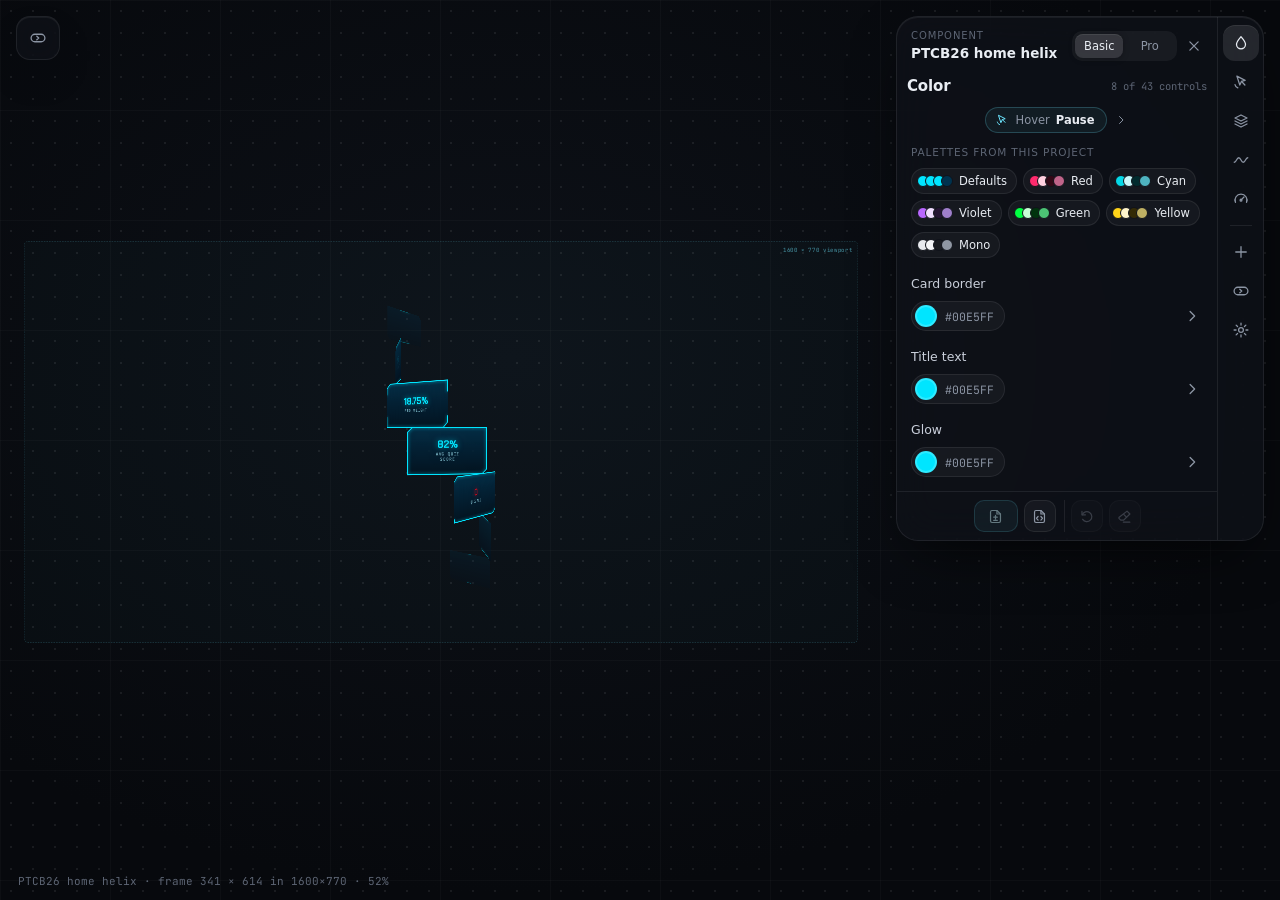
==== index.html @ c9bd1863 "feat(dock): DJ-access profile pass badge as the closed dock button Replaces the round dock trigger w" ====
<!doctype html>
<html lang="en">
<head>
  <meta charset="utf-8">
  <title>Component Lab</title>
  <meta name="viewport" content="width=device-width, initial-scale=1">
  <link rel="icon" href="data:,">
  <link rel="stylesheet" href="lab/fonts/fonts.css">
  <link rel="stylesheet" href="lab/lab.css">
  <link rel="stylesheet" href="lab/pass.css">
</head>
<body>
  <!-- Goo filter for the radial palette picker. Only plain blobs go through it. -->
  <svg class="lab-defs" aria-hidden="true" width="0" height="0">
    <defs>
      <filter id="labGoo" x="-50%" y="-50%" width="200%" height="200%">
        <feGaussianBlur in="SourceGraphic" result="blur" stdDeviation="6" />
        <feColorMatrix in="blur" result="goo" type="matrix" values="1 0 0 0 0  0 1 0 0 0  0 0 1 0 0  0 0 0 24 -16" />
        <feComposite in="SourceGraphic" in2="goo" operator="atop" />
      </filter>
    </defs>
  </svg>

  <!-- Test stage: fills the whole window. The component re-centres in the space the card leaves. -->
  <main class="stage" id="stage">
    <div class="stage-fit" id="stageFit">
      <div class="stage-scaler" id="stageScaler">
        <div class="vp-box" id="vpBox"><span class="vp-tag" id="vpTag"></span></div>
        <div class="lab-frame" id="labFrame"></div>
      </div>
    </div>
    <!-- Floating nested toolbar: a layer over the sandbox (never part of its layout). Closed = one
         icon; the groups below slide open one at a time (lab.js TOOLBAR_GROUPS is the config). -->
    <div class="tb glass" id="stageBar" role="toolbar" aria-label="Stage toolbar" data-out="true">
      <button class="tb-icon" id="tbToggle" type="button" aria-expanded="false" aria-controls="tbGroups" aria-label="Stage toolbar"></button>
      <div class="tb-groups" id="tbGroups">
        <div class="tb-group" data-group="component">
          <div class="tb-inner">
            <button class="tb-pick" id="tbPick" type="button" aria-haspopup="listbox" aria-expanded="false" aria-label="Component"><span class="tb-pick-name" id="tbPickName"></span></button>
            <select id="labPicker" class="lab-select" aria-hidden="true" tabindex="-1" hidden></select>
          </div>
        </div>
        <div class="tb-group" data-group="playback">
          <div class="tb-inner">
            <div class="time" id="labTime">
              <button class="icon-btn" id="labPlay" type="button" aria-label="Pause"></button>
              <input class="range range-sm" id="labScrub" type="range" min="0" max="1" step="0.001" aria-label="Loop position">
            </div>
          </div>
        </div>
        <div class="tb-group" data-group="viewport">
          <div class="tb-inner"><div class="seg" id="viewSeg" role="radiogroup" aria-label="Viewport frame"></div></div>
        </div>
      </div>
    </div>
    <div class="tb-menu glass" id="tbMenu" role="listbox" aria-label="Components" hidden></div>
    <div class="stage-note" id="stageNote"></div>
  </main>

  <!-- Dock: one shell. Closed = round trigger; open = the control card with its icon rail. -->
  <div class="dock" id="dock" data-state="closed">
    <button class="dock-trigger" id="dockTrigger" type="button" aria-label="Open controls" aria-expanded="false" aria-controls="card"></button>
    <section class="card" id="card" aria-label="Controls">
      <div class="card-main">
        <header class="card-head" id="cardHead">
          <div class="head-row">
            <div class="head-name"><span class="head-kicker">Component</span><button class="cmp-pick" id="cmpName" type="button" aria-haspopup="listbox" aria-expanded="false" title="Switch component"></button></div>
            <div class="seg seg-mode" id="modeSeg" role="radiogroup" aria-label="Control set"></div>
            <button class="icon-btn more-dots is-hidden" id="moreBtn" type="button" aria-label="Section options" aria-haspopup="menu" aria-expanded="false" aria-controls="accPop" title="Sections: collapse + motion"></button>
            <button class="icon-btn close-btn" id="dockClose" type="button" aria-label="Close controls (Esc)"></button>
          </div>
          <div class="acc-pop glass" id="accPop" role="menu" aria-label="Section options" hidden></div>
          <div class="crumb-row">
            <button class="icon-btn back-btn" id="backBtn" type="button" aria-label="Back"></button>
            <h2 class="page-title" id="pageTitle"></h2>
            <span class="page-meta" id="pageMeta"></span>
          </div>
          <div class="quick-row" id="quickRow" hidden></div>
        </header>
        <div class="pages" id="pages"></div>
        <footer class="card-foot" id="cardFoot">
          <div class="foot-inner" id="footInner">
            <div class="foot-body">
              <div class="foot-row" role="toolbar" aria-label="Export">
                <button class="foot-btn foot-btn-primary" id="copyBtn" type="button" title="Copy changes (default): old → new snippet for an agent already on this file" aria-label="Copy changes"></button>
                <button class="foot-btn" id="fullBtn" type="button" title="Copy full working file: whole component with your values, for a new chat" aria-label="Copy full working file"></button>
                <span class="foot-edit">
                  <button class="foot-btn" id="undoBtn" type="button" title="Nothing to undo" aria-label="Undo" disabled></button>
                  <button class="foot-btn" id="resetBtn" type="button" title="Nothing to reset" aria-label="Reset all to defaults" disabled></button>
                </span>
              </div>
              <span class="sr-only" id="footLive" role="status" aria-live="polite"></span>
            </div>
          </div>
        </footer>
      </div>
      <nav class="rail" id="rail" aria-label="Control pages">
        <div class="rail-tabs" id="railTabs"></div>
        <div class="rail-sep"></div>
        <div class="rail-tools" id="railTools"></div>
      </nav>
    </section>
  </div>

  <div class="toast" id="toast" role="status" aria-live="polite"></div>

  <script src="components/registry.js"></script>
  <script src="lab/motion.js"></script>
  <script src="lab/scan.js"></script>
  <script src="lab/avatar.js"></script>
  <script src="lab/controls.js"></script>
  <script src="lab/export.js"></script>
  <script src="lab/lab.js"></script>
</body>
</html>
---- lab/fonts/fonts.css ----
/* Local copies (latin subset, SIL OFL) so the lab works offline. */
@font-face { font-family: 'Chakra Petch'; font-style: normal; font-weight: 700; font-display: block; src: url(chakra-petch-700.woff2) format('woff2'); }
@font-face { font-family: 'JetBrains Mono'; font-style: normal; font-weight: 400; font-display: block; src: url(jetbrains-mono-400.woff2) format('woff2'); }
---- lab/lab.css ----
/* Component Lab v2 chrome. Plain CSS; motion curves come from lab/motion.js as --spring/--settle/--ease-out. */
:root {
  --lab-bg: #07090d;
  --lab-fg: #e9edf3;
  --lab-muted: #8c95a4;
  --lab-dim: #5d6574;
  --lab-line: rgba(255, 255, 255, 0.08);
  --lab-accent: #6ee7ff;
  --lab-danger: #ff6b6b;
  --glass: rgba(15, 18, 25, 0.74);
  --spring: cubic-bezier(0.34, 1.4, 0.64, 1);
  --settle: cubic-bezier(0.22, 1, 0.36, 1);
  --ease-out: cubic-bezier(0.23, 1, 0.32, 1);
  --ui: system-ui, -apple-system, 'Segoe UI', Inter, Roboto, sans-serif;
  --mono: 'JetBrains Mono', ui-monospace, SFMono-Regular, Menlo, monospace;
  color-scheme: dark;
}

* {
  box-sizing: border-box;
}

html,
body {
  margin: 0;
  height: 100%;
  overflow: hidden;
  background: var(--lab-bg);
  color: var(--lab-fg);
  font: 13px/1.4 var(--ui);
  -webkit-font-smoothing: antialiased;
}

.lab-defs {
  position: absolute;
  width: 0;
  height: 0;
  overflow: hidden;
}

/* ---------- stage ---------- */
.stage {
  position: fixed;
  inset: 0;
  overflow: hidden;
  background:
    radial-gradient(circle at center, rgba(255, 255, 255, 0.075) 1px, transparent 1.3px) 0 0 / 22px 22px,
    linear-gradient(rgba(255, 255, 255, 0.025) 1px, transparent 1px) 0 0 / 110px 110px,
    linear-gradient(90deg, rgba(255, 255, 255, 0.025) 1px, transparent 1px) 0 0 / 110px 110px,
    radial-gradient(ellipse at 40% 40%, #0d1118 0%, var(--lab-bg) 70%);
}

.stage-fit {
  position: absolute;
  transition: left 0.5s var(--settle), top 0.5s var(--settle), width 0.5s var(--settle), height 0.5s var(--settle);
}

.stage-scaler {
  position: absolute;
  left: 50%;
  top: 50%;
  transform-origin: center;
  transition: transform 0.5s var(--settle);
}

.lab-frame {
  position: absolute;
  left: 50%;
  top: 50%;
  transform: translate(-50%, -50%);
}

.vp-box {
  position: absolute;
  inset: 0;
  display: none;
  border: 1px dashed rgba(110, 231, 255, 0.28);
  border-radius: 8px;
  background: rgba(110, 231, 255, 0.018);
  pointer-events: none;
}

.vp-box.is-on {
  display: block;
}

.vp-tag {
  position: absolute;
  right: 10px;
  top: 8px;
  font: 11px var(--mono);
  color: rgba(110, 231, 255, 0.6);
}

/* Donut scope: lab UI chrome rules never bleed into the component sandbox (#labFrame). */
@scope (:root) to (#labFrame) {

  button,
  input,
  select {
    font: inherit;
    color: inherit;
  }

  button {
    cursor: pointer;
  }

  button:disabled {
    cursor: default;
  }

  :focus-visible {
    outline: 2px solid var(--lab-accent);
    outline-offset: 2px;
  }

  .ico {
    width: 18px;
    height: 18px;
    fill: none;
    stroke: currentColor;
    stroke-width: 1.7;
    stroke-linecap: round;
    stroke-linejoin: round;
    flex: none;
  }

  .glass {
    background: var(--glass);
    -webkit-backdrop-filter: blur(18px) saturate(1.4);
    backdrop-filter: blur(18px) saturate(1.4);
    border: 1px solid var(--lab-line);
    box-shadow: 0 18px 50px -18px rgba(0, 0, 0, 0.7), inset 0 1px 0 rgba(255, 255, 255, 0.05);
  }

  /* Floating nested toolbar. Fixed layer over the stage: it never takes part in the stage layout,
   so the sandbox box is identical whether it is closed, open, dragged over the stage, or showing its menu. */
  .tb {
    position: fixed;
    top: 16px;
    left: 16px;
    z-index: 12;
    display: flex;
    align-items: center;
    padding: 5px;
    border-radius: 14px;
    max-width: calc(100vw - 24px);
    cursor: grab;
    user-select: none;
    touch-action: none;
    transition: border-color 0.16s, box-shadow 0.18s;
  }

  .tb[data-out="false"] {
    display: none;
  }

  body:has(.dock:is([data-state="open"],[data-state="slim"])[data-anchor$="left"]:not([data-pos="bottom"])) .tb:not([data-custom-pos="true"]) {
    left: auto;
    right: 16px;
    flex-direction: row-reverse;
  }

  .tb[data-flip="true"] {
    flex-direction: row-reverse;
  }

  .tb.is-held {
    cursor: grabbing;
    border-color: rgba(110, 231, 255, 0.55);
    box-shadow: 0 22px 54px -14px rgba(0, 0, 0, 0.85), 0 0 18px rgba(110, 231, 255, 0.25), inset 0 1px 0 rgba(255, 255, 255, 0.14);
  }

  .tb-icon {
    width: 32px;
    height: 32px;
    border: 0;
    border-radius: 10px;
    padding: 0;
    display: grid;
    place-items: center;
    flex: none;
    background: transparent;
    color: var(--lab-muted);
    cursor: inherit;
    transition: background 0.15s, color 0.15s, transform 0.18s var(--spring);
    touch-action: none;
  }

  .tb-icon:hover,
  .tb.is-held .tb-icon {
    background: rgba(110, 231, 255, 0.1);
    color: var(--lab-fg);
  }

  .tb.is-held .tb-icon {
    color: var(--lab-accent, #6ee7ff);
    transform: scale(1.08);
  }

  .tb-icon[aria-expanded="true"] {
    color: var(--lab-accent, #6ee7ff);
  }

  .tb-icon .ico {
    transition: transform 0.4s var(--spring-soft);
  }

  .tb-icon[aria-expanded="true"] .ico {
    transform: rotate(180deg);
  }

  .tb-groups {
    display: flex;
    align-items: center;
  }

  /* each group animates its own column from 0 to its natural width (one at a time, staggered in JS) */
  .tb-group {
    display: grid;
    grid-template-columns: 0fr;
    opacity: 0;
    transition: grid-template-columns var(--tb-dur, 0.42s) var(--tb-ease, var(--spring-soft)), opacity 0.22s var(--ease-out);
    transition-delay: var(--tb-delay, 0s);
  }

  .tb-group.is-open {
    grid-template-columns: 1fr;
    opacity: 1;
  }

  .tb-group:has(.time.is-hidden) {
    display: none;
  }

  .tb-inner {
    min-width: 0;
    overflow: hidden;
    display: flex;
    align-items: center;
    justify-content: center;
  }

  .tb-inner>* {
    margin-left: 6px;
  }

  .tb[data-flip="true"] .tb-inner>*,
  body:has(.dock:is([data-state="open"],[data-state="slim"])[data-anchor$="left"]:not([data-pos="bottom"])) .tb:not([data-custom-pos="true"]) .tb-inner>* {
    margin-left: 0;
    margin-right: 6px;
  }

  .tb-group.is-open .tb-inner {
    overflow: visible;
  }

  .tb-group.is-moving .tb-inner {
    overflow: hidden;
  }

  .tb-group .seg,
  .tb-group .time {
    flex: none;
  }

  .tb-pick {
    width: auto;
    min-width: 104px;
    max-width: 280px;
    height: 30px;
    display: flex;
    align-items: center;
    justify-content: center;
    gap: 6px;
    padding: 0 26px 0 12px;
    border: 1px solid var(--lab-line);
    border-radius: 9px;
    font-size: 12.5px;
    color: var(--lab-fg);
    background: rgba(255, 255, 255, 0.06) url("data:image/svg+xml,%3Csvg xmlns='http://www.w3.org/2000/svg' viewBox='0 0 24 24' fill='none' stroke='%238c95a4' stroke-width='2' stroke-linecap='round'%3E%3Cpath d='M7 10l5 5 5-5'/%3E%3C/svg%3E") no-repeat right 7px center / 14px;
  }

  .tb-pick:hover {
    background-color: rgba(255, 255, 255, 0.09);
  }

  .tb-pick-name {
    min-width: 0;
    flex: 0 1 auto;
    overflow: hidden;
    text-overflow: ellipsis;
    white-space: nowrap;
    text-align: center;
  }

  /* the component menu is its own floating layer (on <body>), so its size changes nothing */
  .tb-menu {
    position: fixed;
    z-index: 40;
    min-width: 104px;
    max-width: 320px;
    width: max-content;
    max-height: min(60vh, 420px);
    overflow: auto;
    padding: 5px;
    border-radius: 12px;
    display: flex;
    flex-direction: column;
    gap: 2px;
    transform-origin: top left;
  }

  .tb-menu[hidden] {
    display: none;
  }

  .tb-opt {
    min-width: 0;
    overflow: hidden;
    text-overflow: ellipsis;
    display: block;
    align-items: center;
    justify-content: center;
    gap: 8px;
    text-align: center;
    padding: 7px 12px;
    border-radius: 8px;
    border: 0;
    background: transparent;
    color: var(--lab-muted);
    font-size: 12.5px;
    white-space: nowrap;
  }

  .tb-opt:hover,
  .tb-opt:focus-visible {
    background: rgba(255, 255, 255, 0.07);
    color: var(--lab-fg);
    outline: none;
  }

  .tb-opt[aria-selected="true"] {
    color: var(--lab-fg);
    background: rgba(110, 231, 255, 0.1);
  }

  .is-flicking {
    cursor: grabbing;
  }

  /* secondary groups size from the primary component group (--tb-unit = its width) */
  .tb .time .range-sm {
    width: clamp(72px, calc(var(--tb-unit, 140px) * 0.62), 150px);
  }

  .seg.seg-xs .seg-btn {
    padding: 4px 8px;
    font-size: 11.5px;
    min-width: 0;
  }

  .rail-btn.is-on {
    color: var(--lab-accent, #6ee7ff);
  }

  .stage-note {
    position: fixed;
    left: 18px;
    bottom: 12px;
    font: 11px var(--mono);
    color: var(--lab-dim);
    pointer-events: none;
    white-space: nowrap;
  }

  .time {
    display: flex;
    align-items: center;
    gap: 6px;
    padding-left: 4px;
    border-left: 1px solid var(--lab-line);
  }

  .tb[data-flip="true"] .time,
  body:has(.dock:is([data-state="open"],[data-state="slim"])[data-anchor$="left"]:not([data-pos="bottom"])) .tb:not([data-custom-pos="true"]) .time {
    padding-left: 0;
    padding-right: 4px;
    border-left: 0;
    border-right: 1px solid var(--lab-line);
  }

  .time.is-hidden {
    display: none;
  }

  .lab-select {
    appearance: none;
    -webkit-appearance: none;
    background: rgba(255, 255, 255, 0.06) url("data:image/svg+xml,%3Csvg xmlns='http://www.w3.org/2000/svg' viewBox='0 0 24 24' fill='none' stroke='%238c95a4' stroke-width='2' stroke-linecap='round'%3E%3Cpath d='M7 10l5 5 5-5'/%3E%3C/svg%3E") no-repeat right 7px center / 14px;
    border: 1px solid var(--lab-line);
    border-radius: 9px;
    padding: 5px 26px 5px 10px;
    font-size: 12.5px;
    min-width: 0;
  }

  .lab-select option {
    background: #11141b;
  }

  /* ---------- buttons ---------- */
  .icon-btn {
    width: 30px;
    height: 30px;
    border: 0;
    border-radius: 9px;
    background: transparent;
    color: var(--lab-muted);
    display: grid;
    place-items: center;
    padding: 0;
    flex: none;
    transition: background 0.15s, color 0.15s;
  }

  .icon-btn:hover {
    background: rgba(255, 255, 255, 0.07);
    color: var(--lab-fg);
  }

  .btn {
    display: inline-flex;
    align-items: center;
    justify-content: center;
    gap: 6px;
    padding: 7px 12px;
    border-radius: 10px;
    background: rgba(255, 255, 255, 0.06);
    border: 1px solid rgba(255, 255, 255, 0.1);
    font-size: 12.5px;
    font-weight: 500;
    transition: background 0.15s, opacity 0.2s, transform 0.15s var(--ease-out);
    white-space: nowrap;
  }

  .btn:hover:not(:disabled) {
    background: rgba(255, 255, 255, 0.1);
  }

  .btn:active:not(:disabled) {
    transform: scale(0.97);
  }

  .btn:disabled {
    opacity: 0.42;
  }

  .btn .ico {
    width: 15px;
    height: 15px;
  }

  .btn-primary {
    background: rgba(110, 231, 255, 0.13);
    border-color: rgba(110, 231, 255, 0.34);
    color: #cdf7ff;
  }

  .btn-primary:hover:not(:disabled) {
    background: rgba(110, 231, 255, 0.2);
  }

  .btn-row {
    display: flex;
    gap: 8px;
    flex-wrap: wrap;
  }

  .link-btn {
    border: 0;
    background: none;
    padding: 0;
    color: var(--lab-accent);
    font-size: 12px;
    align-self: flex-start;
  }

  .link-btn:hover {
    text-decoration: underline;
  }

  /* ---------- segmented + velocity pill ---------- */
  .seg {
    position: relative;
    display: inline-grid;
    grid-auto-flow: column;
    gap: 2px;
    padding: 3px;
    border-radius: 10px;
    background: rgba(255, 255, 255, 0.05);
    flex: none;
  }

  .seg-pill {
    position: absolute;
    left: 0;
    top: 0;
    border-radius: 8px;
    background: rgba(255, 255, 255, 0.13);
    box-shadow: 0 1px 6px rgba(0, 0, 0, 0.3), inset 0 1px 0 rgba(255, 255, 255, 0.08);
    pointer-events: none;
    transform-origin: center;
    opacity: 0;
    will-change: transform;
  }

  .seg-btn {
    position: relative;
    z-index: 1;
    border: 0;
    background: none;
    color: var(--lab-muted);
    font-size: 12px;
    padding: 4px 10px;
    border-radius: 8px;
    white-space: nowrap;
    transition: color 0.2s;
  }

  .seg-btn:hover:not(:disabled) {
    color: var(--lab-fg);
  }

  .seg-btn.is-on {
    color: var(--lab-fg);
  }

  .seg-btn:disabled {
    opacity: 0.38;
  }

  .ctl .seg {
    display: grid;
    width: 100%;
  }

  .seg-mode .seg-btn {
    padding: 4px 9px;
    font-size: 11.5px;
  }

  /* ---------- dock ---------- */
  .dock {
    position: fixed;
    z-index: 20;
    display: flex;
    width: var(--trig-w, 52px);
    height: var(--trig-h, 52px);
    border-radius: var(--trig-r, 26px);
    background: var(--glass);
    -webkit-backdrop-filter: blur(20px) saturate(1.4);
    backdrop-filter: blur(20px) saturate(1.4);
    border: 1px solid var(--lab-line);
    box-shadow: 0 22px 60px -20px rgba(0, 0, 0, 0.8), inset 0 1px 0 rgba(255, 255, 255, 0.06);
  }

  .dock[data-state="open"] {
    width: auto;
    height: auto;
    border-radius: 22px;
  }

  .dock[data-state="slim"] {
    width: auto;
    height: auto;
    border-radius: 20px;
    padding: 0;
  }

  .dock.is-morphing {
    overflow: hidden;
  }

  .dock[data-anchor^="top"] {
    top: 16px;
  }

  .dock[data-anchor^="bottom"] {
    bottom: 16px;
  }

  .dock[data-anchor^="middle"] {
    top: 50%;
    translate: 0 -50%;
  }

  .dock[data-anchor$="right"] {
    right: 16px;
    justify-content: flex-end;
  }

  .dock[data-anchor$="left"] {
    left: 16px;
    justify-content: flex-start;
  }

  .dock[data-anchor$="center"] {
    left: 50%;
    translate: -50% 0;
    justify-content: center;
  }

  .dock[data-anchor="middle-center"] {
    translate: -50% -50%;
  }

  .dock[data-anchor^="top"] {
    align-items: flex-start;
  }

  .dock[data-anchor^="middle"] {
    align-items: center;
  }

  .dock[data-anchor^="bottom"] {
    align-items: flex-end;
  }

  .dock[data-pos="bottom"] {
    top: auto;
    bottom: 16px;
    left: 50%;
    right: auto;
    translate: -50% 0;
    justify-content: center;
    align-items: flex-end;
  }

  .dock-trigger {
    width: 50px;
    height: 50px;
    border: 0;
    border-radius: 25px;
    background: transparent;
    color: var(--lab-fg);
    display: grid;
    place-items: center;
    padding: 0;
    flex: none;
    transition: background 0.2s;
  }

  .dock-trigger:hover {
    background: rgba(255, 255, 255, 0.06);
  }

  .dock-trigger .ico {
    width: 22px;
    height: 22px;
  }

  .dock[data-state="open"] .dock-trigger,
  .dock[data-state="slim"] .dock-trigger {
    display: none;
  }

  .dock[data-state="closed"] .card {
    display: none;
  }

  .dock[data-state="slim"] .card {
    display: flex;
    width: auto;
  }

  .dock[data-state="slim"]:not(.is-morphing) .card-main {
    display: none;
  }

  .dock[data-state="slim"].is-morphing .card-main {
    opacity: 0;
    pointer-events: none;
    transition: opacity 120ms ease;
  }

  .dock[data-state="slim"] .rail {
    border-left: 0;
    border-radius: 19px;
  }

  .card {
    display: flex;
    flex: none;
    width: var(--card-w, 392px);
    max-height: var(--card-maxh, 720px);
  }

  .card-main {
    flex: 1;
    min-width: 0;
    display: flex;
    flex-direction: column;
  }

  .card-head {
    position: relative;
    z-index: 6;
    padding: 12px 10px 8px 14px;
    flex: none;
  }

  .head-row {
    display: flex;
    align-items: center;
    gap: 4px;
  }

  .head-name {
    flex: 1;
    min-width: 0;
    display: flex;
    flex-direction: column;
  }

  .head-kicker {
    font-size: 10px;
    letter-spacing: 0.09em;
    text-transform: uppercase;
    color: var(--lab-dim);
  }

  .head-name {
    margin-right: 2px;
  }

  /* the name wraps to a second line instead of being cut off by the mode switch and ⋮ */
  .head-name strong,
  .cmp-pick {
    font-size: 13.5px;
    line-height: 1.22;
    font-weight: 600;
    overflow-wrap: anywhere;
    display: -webkit-box;
    -webkit-line-clamp: 2;
    -webkit-box-orient: vertical;
    overflow: hidden;
  }

  .cmp-pick {
    border: 0;
    background: transparent;
    padding: 2px 6px 2px 0;
    border-radius: 6px;
    text-align: left;
    color: var(--lab-fg);
    transition: color 0.15s, background 0.15s;
    width: fit-content;
    max-width: 100%;
  }

  .cmp-pick:hover {
    color: var(--lab-accent);
    background: rgba(255, 255, 255, 0.05);
    padding-left: 4px;
  }

  .crumb-row {
    display: flex;
    align-items: center;
    margin-top: 10px;
    min-height: 26px;
  }

  .back-btn {
    width: 0;
    height: 26px;
    opacity: 0;
    overflow: hidden;
    pointer-events: none;
    transition: width 0.3s var(--settle), opacity 0.2s, margin 0.3s var(--settle);
    margin-left: -4px;
  }

  .back-btn.is-on {
    width: 26px;
    opacity: 1;
    pointer-events: auto;
    margin-right: 4px;
  }

  .page-title {
    margin: 0;
    font-size: 15px;
    font-weight: 600;
    letter-spacing: -0.01em;
    white-space: nowrap;
  }

  .page-meta {
    margin-left: auto;
    padding-left: 8px;
    font: 10.5px var(--mono);
    color: var(--lab-dim);
    white-space: nowrap;
  }

  .pages {
    position: relative;
    overflow: hidden;
    flex: none;
  }

  .page {
    position: relative;
    height: 100%;
  }

  .page.is-scroll {
    overflow-y: auto;
    overscroll-behavior: contain;
    scrollbar-width: thin;
    scrollbar-color: rgba(255, 255, 255, 0.18) transparent;
  }

  .page.is-leaving {
    position: absolute;
    left: 0;
    right: 0;
    pointer-events: none;
  }

  .page-inner {
    display: flex;
    flex-direction: column;
    gap: 14px;
    padding: 4px 12px 14px 14px;
  }

  .card-foot {
    display: grid;
    grid-template-rows: 1fr;
    border-top: 1px solid var(--lab-line);
    transition: grid-template-rows 0.32s var(--settle), opacity 0.22s var(--ease-out), border-color 0.3s;
    flex: none;
  }

  .card-foot.is-collapsed {
    grid-template-rows: 0fr;
    opacity: 0;
    border-top-color: transparent;
    pointer-events: none;
  }

  .foot-inner {
    min-height: 0;
    overflow: hidden;
  }

  .foot-body {
    display: flex;
    flex-direction: column;
    padding: 8px 12px;
  }

  .foot-row {
    display: flex;
    align-items: center;
    justify-content: center;
    gap: 6px;
  }

  .foot-btn {
    width: 32px;
    height: 32px;
    border-radius: 10px;
    border: 1px solid var(--lab-line);
    background: rgba(255, 255, 255, 0.04);
    color: var(--lab-muted);
    display: grid;
    place-items: center;
    padding: 0;
    flex: none;
    transition: color 0.2s, background 0.2s, border-color 0.2s, transform 0.15s var(--ease-out), opacity 0.2s;
  }

  .foot-btn .ico {
    width: 17px;
    height: 17px;
  }

  .foot-btn:hover:not(:disabled) {
    color: var(--lab-fg);
    background: rgba(110, 231, 255, 0.08);
    border-color: rgba(110, 231, 255, 0.28);
  }

  .foot-btn:active:not(:disabled) {
    transform: scale(0.92);
  }

  .foot-btn:disabled {
    opacity: 0.35;
  }

  .foot-btn-primary {
    width: 44px;
    color: #cdf7ff;
    background: rgba(110, 231, 255, 0.13);
    border-color: rgba(110, 231, 255, 0.34);
  }

  .foot-btn-primary:hover:not(:disabled) {
    background: rgba(110, 231, 255, 0.2);
    border-color: rgba(110, 231, 255, 0.5);
  }

  .foot-btn-primary:disabled {
    opacity: 0.45;
  }

  .foot-btn.is-ok {
    color: var(--lab-accent);
    border-color: rgba(110, 231, 255, 0.5);
    background: rgba(110, 231, 255, 0.12);
  }

  .foot-btn.is-bad {
    color: var(--lab-danger);
    border-color: rgba(255, 107, 107, 0.5);
  }

  .changed {
    margin-left: auto;
    font: 11px var(--mono);
    color: var(--lab-dim);
    white-space: nowrap;
    border: 1px solid transparent;
    border-radius: 7px;
    background: none;
    padding: 3px 7px;
    transition: color 0.2s, background 0.15s, border-color 0.15s;
    user-select: none;
  }

  .changed.is-on {
    color: var(--lab-accent);
    cursor: pointer;
  }

  .changed.is-on:hover {
    background: rgba(110, 231, 255, 0.08);
    border-color: rgba(110, 231, 255, 0.28);
  }

  .changed.is-holding {
    background: rgba(110, 231, 255, 0.22);
    border-color: var(--lab-accent);
    color: #fff;
  }

  .foot-log {
    font: 10.5px/15px var(--mono);
    min-height: 30px;
    color: rgba(110, 231, 255, 0.72);
    letter-spacing: 0.01em;
  }

  .log-line {
    white-space: nowrap;
    overflow: hidden;
    text-overflow: ellipsis;
  }

  .log-line.is-old {
    opacity: 0.42;
  }

  .log-line.is-idle {
    color: var(--lab-dim);
  }

  .log-line.is-bad {
    color: #ff9c9c;
  }

  .log-caret {
    opacity: 0.6;
  }

  .sr-only {
    position: absolute;
    width: 1px;
    height: 1px;
    overflow: hidden;
    clip: rect(0 0 0 0);
    white-space: nowrap;
  }

  /* rail */
  .rail {
    width: 46px;
    flex: none;
    display: flex;
    flex-direction: column;
    align-items: center;
    padding: 8px 0;
    border-left: 1px solid var(--lab-line);
  }

  .rail-tabs,
  .rail-tools {
    position: relative;
    display: flex;
    flex-direction: column;
    gap: 3px;
  }

  .rail-sep {
    width: 22px;
    height: 1px;
    background: var(--lab-line);
    margin: 8px 0;
    flex: none;
  }

  .rail-pill {
    position: absolute;
    left: 0;
    top: 0;
    border-radius: 12px;
    background: rgba(255, 255, 255, 0.1);
    box-shadow: inset 0 1px 0 rgba(255, 255, 255, 0.07);
    pointer-events: none;
    opacity: 0;
    transform-origin: center;
    will-change: transform;
  }

  .rail-btn {
    position: relative;
    z-index: 1;
    width: 36px;
    height: 36px;
    border: 0;
    border-radius: 12px;
    background: transparent;
    color: var(--lab-muted);
    display: grid;
    place-items: center;
    padding: 0;
    transition: color 0.2s, background 0.2s;
  }

  .rail-btn:hover {
    color: var(--lab-fg);
  }

  .rail-tool:hover {
    background: rgba(255, 255, 255, 0.06);
  }

  .rail-btn.is-active {
    color: var(--lab-fg);
  }

  .rail-tool.is-active {
    background: rgba(255, 255, 255, 0.1);
  }

  .rail-tip {
    position: absolute;
    right: calc(100% + 8px);
    top: 50%;
    translate: 4px -50%;
    padding: 4px 8px;
    border-radius: 8px;
    background: rgba(8, 10, 14, 0.94);
    border: 1px solid var(--lab-line);
    color: var(--lab-fg);
    font-size: 11.5px;
    white-space: nowrap;
    opacity: 0;
    filter: blur(4px);
    pointer-events: none;
    transition: opacity 0.16s var(--ease-out), translate 0.2s var(--ease-out), filter 0.2s var(--ease-out);
  }

  .rail-btn:hover .rail-tip,
  .rail-btn:focus-visible .rail-tip,
  .rail-btn.is-flash .rail-tip {
    opacity: 1;
    translate: 0 -50%;
    filter: blur(0);
  }

  .dock[data-anchor$="left"]:not([data-pos="bottom"]) .rail-tip {
    right: auto;
    left: calc(100% + 8px);
  }

  /* ---------- controls ---------- */
  .ctl {
    display: flex;
    flex-direction: column;
    gap: 7px;
  }

  .ctl-head {
    display: flex;
    align-items: center;
    gap: 8px;
    min-height: 22px;
  }

  .ctl-label {
    flex: 1;
    min-width: 0;
    font-size: 12.5px;
    color: #c9cfda;
    user-select: none;
    white-space: nowrap;
    overflow: hidden;
    text-overflow: ellipsis;
  }

  .ctl-label.sub {
    flex: none;
    font-size: 10.5px;
    letter-spacing: 0.08em;
    text-transform: uppercase;
    color: var(--lab-dim);
  }

  .ctl-label.sec {
    margin-top: 2px;
    margin-bottom: -6px;
  }

  .ctl-val {
    font: 11.5px var(--mono);
    color: var(--lab-muted);
    white-space: nowrap;
    transition: color 0.2s;
  }

  .ctl-val.is-editable {
    cursor: text;
    border-radius: 5px;
    padding: 1px 4px;
    margin: -1px -4px;
  }

  .ctl-val.is-editable:hover {
    background: rgba(255, 255, 255, 0.07);
    color: var(--lab-fg);
  }

  .val-in {
    width: 62px;
    padding: 1px 4px;
    border-radius: 5px;
    border: 1px solid var(--lab-accent);
    background: rgba(0, 0, 0, 0.45);
    font: 11.5px var(--mono);
    color: var(--lab-fg);
    text-align: right;
    outline: none;
  }

  .ctl-sub {
    font: 10.5px/1.3 var(--mono);
    color: var(--lab-dim);
    margin-top: -2px;
    overflow-wrap: anywhere;
  }

  .ctl-sub.is-const {
    color: rgba(255, 209, 102, 0.78);
  }

  .ctl.is-changed .ctl-val {
    color: var(--lab-accent);
  }

  .ctl.is-changed>.ctl-head .ctl-label::after {
    content: '';
    display: inline-block;
    width: 5px;
    height: 5px;
    margin-left: 6px;
    border-radius: 50%;
    background: var(--lab-accent);
    vertical-align: middle;
  }

  .star {
    width: 22px;
    height: 22px;
    border: 0;
    border-radius: 6px;
    padding: 0;
    background: none;
    color: var(--lab-dim);
    display: grid;
    place-items: center;
    flex: none;
    transition: color 0.15s, transform 0.25s var(--spring);
  }

  .star .ico {
    width: 15px;
    height: 15px;
  }

  .star:hover {
    color: var(--lab-fg);
  }

  .star.is-on {
    color: #ffd166;
  }

  .star.is-on .ico {
    fill: currentColor;
  }

  .star:active {
    transform: scale(0.85);
  }

  .empty,
  .note {
    margin: 0;
    font-size: 11.5px;
    line-height: 1.45;
    color: var(--lab-muted);
  }

  .range {
    -webkit-appearance: none;
    appearance: none;
    width: 100%;
    height: 18px;
    margin: 0;
    background: transparent;
    --p: 50%;
  }

  .range::-webkit-slider-runnable-track {
    height: 4px;
    border-radius: 2px;
    background: linear-gradient(90deg, var(--lab-accent) var(--p), rgba(255, 255, 255, 0.1) var(--p));
  }

  .range::-webkit-slider-thumb {
    -webkit-appearance: none;
    width: 14px;
    height: 14px;
    margin-top: -5px;
    border-radius: 50%;
    background: #fff;
    border: 0;
    box-shadow: 0 1px 4px rgba(0, 0, 0, 0.5), 0 0 0 4px rgba(110, 231, 255, 0);
    transition: box-shadow 0.2s, transform 0.2s var(--spring);
  }

  .range:hover::-webkit-slider-thumb {
    box-shadow: 0 1px 4px rgba(0, 0, 0, 0.5), 0 0 0 4px rgba(110, 231, 255, 0.18);
  }

  .range:active::-webkit-slider-thumb {
    transform: scale(1.15);
  }

  .range::-moz-range-track {
    height: 4px;
    border-radius: 2px;
    background: rgba(255, 255, 255, 0.1);
  }

  .range::-moz-range-progress {
    height: 4px;
    border-radius: 2px;
    background: var(--lab-accent);
  }

  .range::-moz-range-thumb {
    width: 14px;
    height: 14px;
    border-radius: 50%;
    background: #fff;
    border: 0;
  }

  .range-sm {
    width: 120px;
  }

  .switch {
    position: relative;
    width: 34px;
    height: 20px;
    border-radius: 10px;
    border: 0;
    padding: 0;
    background: rgba(255, 255, 255, 0.14);
    flex: none;
    transition: background 0.2s;
  }

  .switch .knob {
    position: absolute;
    left: 2px;
    top: 2px;
    width: 16px;
    height: 16px;
    border-radius: 50%;
    background: #fff;
    box-shadow: 0 1px 3px rgba(0, 0, 0, 0.4);
    transition: transform 0.4s var(--spring);
  }

  .switch[aria-checked="true"] {
    background: var(--lab-accent);
  }

  .switch[aria-checked="true"] .knob {
    transform: translateX(14px);
  }

  .swatch-line {
    display: flex;
    align-items: center;
    gap: 8px;
  }

  .more-btn {
    margin-left: auto;
    width: 26px;
    height: 26px;
  }

  .chips {
    display: flex;
    gap: 6px;
    flex-wrap: nowrap;
    min-width: 0;
  }

  .chips-wrap {
    flex-wrap: wrap;
  }

  .chip {
    width: 22px;
    height: 22px;
    border-radius: 50%;
    padding: 0;
    background: var(--c);
    border: 2px solid rgba(255, 255, 255, 0.12);
    box-shadow: inset 0 0 0 1px rgba(0, 0, 0, 0.25);
    flex: none;
    transition: transform 0.25s var(--spring), outline-color 0.15s;
    outline: 2px solid transparent;
    outline-offset: 2px;
  }

  .chip:hover {
    transform: scale(1.12);
  }

  .chip.is-on {
    outline-color: #fff;
  }

  .swatch-trigger {
    display: flex;
    align-items: center;
    gap: 8px;
    padding: 3px 10px 3px 3px;
    border-radius: 999px;
    border: 1px solid var(--lab-line);
    background: rgba(255, 255, 255, 0.04);
    transition: background 0.15s;
  }

  .swatch-trigger:hover,
  .swatch-trigger.is-open {
    background: rgba(255, 255, 255, 0.08);
  }

  .sw {
    width: 22px;
    height: 22px;
    border-radius: 50%;
    border: 2px solid rgba(255, 255, 255, 0.18);
    flex: none;
  }

  .sw-hex {
    font: 11.5px var(--mono);
    color: var(--lab-muted);
  }

  .ctl.is-changed .sw-hex {
    color: var(--lab-accent);
  }

  /* palette presets */
  .presets {
    display: flex;
    flex-direction: column;
    gap: 8px;
  }

  .preset-row {
    display: flex;
    flex-wrap: wrap;
    gap: 6px;
  }

  .preset {
    display: inline-flex;
    align-items: center;
    gap: 6px;
    padding: 4px 9px 4px 5px;
    border-radius: 999px;
    border: 1px solid var(--lab-line);
    background: rgba(255, 255, 255, 0.04);
    font-size: 11.5px;
    transition: background 0.15s, transform 0.2s var(--spring);
  }

  .preset:hover {
    background: rgba(255, 255, 255, 0.09);
  }

  .preset:active {
    transform: scale(0.96);
  }

  .preset-dots {
    display: inline-flex;
  }

  .preset-dots i {
    width: 12px;
    height: 12px;
    border-radius: 50%;
    border: 1.5px solid #10131a;
    margin-left: -4px;
  }

  .preset-dots i:first-child {
    margin-left: 0;
  }

  /* advanced disclosure */
  .adv {
    border-top: 1px solid var(--lab-line);
    padding-top: 4px;
  }

  .adv-btn {
    width: 100%;
    display: flex;
    align-items: center;
    gap: 8px;
    padding: 6px 0;
    border: 0;
    background: none;
    color: var(--lab-muted);
    font-size: 12px;
  }

  .adv-btn:hover {
    color: var(--lab-fg);
  }

  .adv-n {
    font: 10.5px var(--mono);
    padding: 1px 6px;
    border-radius: 6px;
    background: rgba(255, 255, 255, 0.07);
  }

  .adv-chev {
    margin-left: auto;
    width: 15px;
    height: 15px;
    transition: transform 0.35s var(--spring);
  }

  .adv.is-open .adv-chev {
    transform: rotate(90deg);
  }

  .adv-body {
    display: grid;
    grid-template-rows: 0fr;
    transition: grid-template-rows 0.46s var(--spring-soft, var(--settle));
  }

  .adv.is-open .adv-body {
    grid-template-rows: 1fr;
  }

  .adv-inner {
    min-height: 0;
    overflow: hidden;
    display: flex;
    flex-direction: column;
    gap: 14px;
  }

  .adv-inner> :first-child {
    margin-top: 8px;
  }

  .adv-inner> :last-child {
    margin-bottom: 2px;
  }

  /* nested colour page */
  .role-current {
    display: flex;
    align-items: center;
    gap: 12px;
  }

  .sw-big {
    width: 44px;
    height: 44px;
    border-radius: 12px;
    border: 1px solid rgba(255, 255, 255, 0.15);
    flex: none;
  }

  .role-note {
    font: 11px var(--mono);
    color: var(--lab-muted);
  }

  .role-actions {
    display: flex;
    gap: 14px;
  }

  .custom-box {
    display: none;
    align-items: center;
    gap: 8px;
  }

  .custom-box.is-open {
    display: flex;
  }

  .color-in {
    width: 36px;
    height: 30px;
    padding: 0;
    border: 0;
    background: none;
    flex: none;
  }

  .hex-in {
    width: 92px;
    padding: 6px 8px;
    border-radius: 8px;
    border: 1px solid var(--lab-line);
    background: rgba(0, 0, 0, 0.3);
    font: 12px var(--mono);
  }

  .hex-in.is-bad {
    border-color: var(--lab-danger);
  }

  /* radial gooey picker */
  .arc {
    position: fixed;
    z-index: 50;
    width: 0;
    height: 0;
  }

  .arc-goo,
  .arc-top {
    position: absolute;
    left: -100px;
    top: -100px;
    width: 200px;
    height: 200px;
    pointer-events: none;
  }

  .arc-goo {
    filter: url(#labGoo);
  }

  .arc-blob {
    position: absolute;
    left: 83px;
    top: 83px;
    width: 34px;
    height: 34px;
    border-radius: 50%;
    background: #262d3a;
  }

  .arc-core {
    left: 85px;
    top: 85px;
    width: 30px;
    height: 30px;
  }

  .arc-dot {
    position: absolute;
    left: 88px;
    top: 88px;
    width: 24px;
    height: 24px;
    padding: 0;
    border-radius: 50%;
    background: var(--c);
    border: 2px solid rgba(255, 255, 255, 0.22);
    pointer-events: auto;
    transition: box-shadow 0.15s;
  }

  .arc-dot:hover {
    box-shadow: 0 0 0 2px rgba(255, 255, 255, 0.5);
  }

  .arc-dot.is-on {
    box-shadow: 0 0 0 2px #fff;
  }

  .arc.is-closing .arc-dot {
    pointer-events: none;
  }

  /* settings */
  .anchor-grid {
    display: grid;
    grid-template-columns: repeat(3, 30px);
    gap: 4px;
    padding: 6px;
    border-radius: 12px;
    background: rgba(255, 255, 255, 0.04);
    border: 1px solid var(--lab-line);
    width: max-content;
    transition: opacity 0.2s;
  }

  .anchor-grid.is-disabled {
    opacity: 0.4;
  }

  .anchor-dot {
    width: 30px;
    height: 22px;
    border: 0;
    border-radius: 6px;
    padding: 0;
    background: none;
    display: grid;
    place-items: center;
  }

  .anchor-dot:hover:not(:disabled) {
    background: rgba(255, 255, 255, 0.06);
  }

  .anchor-dot:disabled {
    opacity: 0.2;
    cursor: not-allowed;
  }

  .anchor-dot i {
    width: 6px;
    height: 6px;
    border-radius: 3px;
    background: rgba(255, 255, 255, 0.25);
    transition: width 0.3s var(--spring), height 0.3s var(--spring), background 0.2s;
  }

  .anchor-dot.is-on i {
    width: 16px;
    height: 10px;
    background: var(--lab-accent);
  }

  .ctl-inline .ctl-head {
    min-height: 24px;
  }

  .nav-row {
    width: 100%;
    display: flex;
    align-items: center;
    gap: 10px;
    padding: 9px 10px;
    border-radius: 12px;
    border: 1px solid var(--lab-line);
    background: rgba(255, 255, 255, 0.04);
    text-align: left;
    font-size: 12.5px;
  }

  .nav-row:hover {
    background: rgba(255, 255, 255, 0.07);
  }

  .nav-meta {
    margin-left: auto;
    font: 10.5px var(--mono);
    color: var(--lab-dim);
  }

  .nav-row .ico:last-child {
    width: 15px;
    height: 15px;
    color: var(--lab-muted);
  }

  .hold-btn {
    position: relative;
    overflow: hidden;
    width: 100%;
    padding: 9px 12px;
    border-radius: 10px;
    border: 1px solid rgba(255, 107, 107, 0.4);
    background: rgba(255, 107, 107, 0.06);
    color: #ff9c9c;
    font-size: 12.5px;
    font-weight: 500;
    user-select: none;
    touch-action: none;
  }

  .hold-fill {
    position: absolute;
    inset: 0;
    background: rgba(255, 107, 107, 0.24);
    transform: scaleX(0);
    transform-origin: left;
  }

  .hold-label {
    position: relative;
  }

  .hold-btn.is-done {
    border-color: var(--lab-danger);
    color: #fff;
  }

  .user-grid {
    display: grid;
    grid-template-columns: repeat(3, minmax(0, 1fr));
    gap: 8px;
  }

  .user-slot {
    display: flex;
    flex-direction: column;
    gap: 6px;
  }

  .user-slot.is-empty .color-in {
    opacity: 0.35;
  }

  .user-slot .hex-in {
    width: 100%;
  }

  /* new component stepper */
  .steps {
    display: grid;
    grid-template-columns: repeat(3, minmax(0, 1fr));
    gap: 6px;
  }

  .step i {
    display: block;
    height: 3px;
    border-radius: 2px;
    background: rgba(255, 255, 255, 0.1);
    transition: background 0.3s;
  }

  .step.is-on i,
  .step.is-done i {
    background: var(--lab-accent);
  }

  .step span {
    display: block;
    margin-top: 6px;
    font-size: 10.5px;
    color: var(--lab-dim);
    white-space: nowrap;
  }

  .step.is-on span {
    color: var(--lab-fg);
  }

  .step-body {
    display: flex;
    flex-direction: column;
    gap: 10px;
  }

  .tiles {
    position: relative;
    display: grid;
    grid-template-columns: repeat(2, minmax(0, 1fr));
    gap: 8px;
  }

  .tile {
    position: relative;
    z-index: 1;
    display: flex;
    flex-direction: column;
    gap: 2px;
    padding: 10px;
    border-radius: 12px;
    border: 1px solid var(--lab-line);
    background: rgba(255, 255, 255, 0.03);
    text-align: left;
    transition: background 0.15s;
  }

  .tile:hover {
    background: rgba(255, 255, 255, 0.06);
  }

  .tile .ico {
    width: 20px;
    height: 20px;
    margin-bottom: 4px;
    color: var(--lab-muted);
  }

  .tile.is-on .ico {
    color: var(--lab-accent);
  }

  .tile strong {
    font-size: 12.5px;
    font-weight: 600;
  }

  .tile span {
    font-size: 11px;
    color: var(--lab-muted);
  }

  .tile-ind {
    position: absolute;
    z-index: 0;
    border-radius: 12px;
    background: rgba(110, 231, 255, 0.09);
    box-shadow: inset 0 0 0 1.5px rgba(110, 231, 255, 0.55);
    opacity: 0;
    pointer-events: none;
  }

  .tile.is-on {
    border-color: transparent;
    background: transparent;
  }

  .pal-list {
    display: flex;
    flex-direction: column;
    gap: 6px;
  }

  .pal-opt {
    display: flex;
    align-items: center;
    gap: 10px;
    padding: 8px 10px;
    border-radius: 10px;
    border: 1px solid var(--lab-line);
    background: rgba(255, 255, 255, 0.03);
    text-align: left;
    font-size: 12.5px;
    transition: border-color 0.2s, background 0.15s;
  }

  .pal-opt:hover:not(:disabled) {
    background: rgba(255, 255, 255, 0.06);
  }

  .pal-opt.is-on {
    border-color: rgba(110, 231, 255, 0.55);
    background: rgba(110, 231, 255, 0.06);
  }

  .pal-opt.is-disabled {
    opacity: 0.42;
  }

  .pal-check {
    margin-left: auto;
    width: 15px;
    height: 15px;
    color: var(--lab-accent);
    opacity: 0;
    transition: opacity 0.2s;
  }

  .pal-opt.is-on .pal-check {
    opacity: 1;
  }

  .field {
    display: flex;
    flex-direction: column;
    gap: 6px;
  }

  .field-in {
    padding: 9px 10px;
    border-radius: 10px;
    border: 1px solid var(--lab-line);
    background: rgba(0, 0, 0, 0.3);
    font-size: 13px;
  }

  .field-in:focus {
    outline: none;
    border-color: rgba(110, 231, 255, 0.55);
  }

  .field-hint {
    font: 11px var(--mono);
    color: var(--lab-dim);
  }

  .field-hint.is-bad {
    color: var(--lab-danger);
  }

  .summary {
    display: flex;
    flex-direction: column;
    gap: 4px;
    padding: 10px;
    border-radius: 10px;
    background: rgba(255, 255, 255, 0.03);
    border: 1px solid var(--lab-line);
  }

  .summary div {
    display: flex;
    justify-content: space-between;
    font-size: 12px;
  }

  .summary span {
    color: var(--lab-muted);
  }

  .step-foot {
    display: flex;
    justify-content: space-between;
    gap: 8px;
    margin-top: 2px;
  }

  /* toast + travel ghost */
  .toast {
    position: fixed;
    left: 50%;
    bottom: 18px;
    z-index: 60;
    max-width: min(560px, 90vw);
    padding: 9px 14px;
    border-radius: 12px;
    background: rgba(12, 15, 21, 0.94);
    border: 1px solid var(--lab-line);
    box-shadow: 0 12px 40px -12px rgba(0, 0, 0, 0.8);
    font-size: 12.5px;
    opacity: 0;
    translate: -50% 8px;
    pointer-events: none;
    transition: opacity 0.2s var(--ease-out), translate 0.3s var(--ease-out);
  }

  .toast.is-on {
    opacity: 1;
    translate: -50% 0;
    pointer-events: auto;
  }

  .dock[data-pos="bottom"][data-state="open"]~.toast {
    bottom: auto;
    top: 70px;
  }

  .travel-ghost {
    position: fixed;
    z-index: 70;
    display: grid;
    place-items: center;
    color: var(--lab-fg);
    pointer-events: none;
  }

  .travel-ghost .ico {
    width: 20px;
    height: 20px;
  }

  /* motion off / reduced */
  html.no-motion *,
  html.no-motion *::before,
  html.no-motion *::after {
    transition: none !important;
  }

  @media (prefers-reduced-motion: reduce) {

    .stage-fit,
    .stage-scaler,
    .switch .knob,
    .chip,
    .star,
    .foot-btn,
    .adv-chev,
    .anchor-dot i,
    .back-btn,
    .tb-group,
    .tb-icon .ico {
      transition-duration: 0.01ms !important;
      transition-delay: 0s !important;
    }

    .card-foot,
    .adv-body {
      transition: opacity 0.15s linear !important;
    }
  }

  .arc-center {
    position: absolute;
    left: 89px;
    top: 89px;
    width: 22px;
    height: 22px;
    border-radius: 50%;
    border: 2px solid rgba(255, 255, 255, 0.18);
    pointer-events: none;
  }

  /* ---------- Pro accordion sections ---------- */
  .ico .fill {
    fill: currentColor;
    stroke: none;
  }

  .page-inner.is-acc {
    gap: 8px;
  }

  .acc-list {
    display: flex;
    flex-direction: column;
    gap: 8px;
  }

  .acc {
    border: 1px solid var(--lab-line);
    border-radius: 14px;
    background: rgba(255, 255, 255, 0.02);
    transition: background 0.3s, border-color 0.3s, border-radius 0.3s var(--settle);
    will-change: transform;
  }

  .acc.is-open {
    background: rgba(255, 255, 255, 0.035);
    border-color: rgba(110, 231, 255, 0.16);
  }

  .acc-head {
    position: relative;
    width: 100%;
    display: flex;
    align-items: center;
    justify-content: center;
    gap: 8px;
    padding: 9px 34px;
    border: 0;
    border-radius: 13px;
    background: none;
    color: var(--lab-muted);
    font-size: 12.5px;
    font-weight: 600;
    letter-spacing: 0.02em;
    transition: color 0.2s, background 0.2s, padding 0.3s var(--settle), font-size 0.3s var(--settle);
  }

  .acc-head:hover {
    color: var(--lab-fg);
    background: rgba(255, 255, 255, 0.03);
  }

  .acc-head .ico {
    width: 15px;
    height: 15px;
  }

  .acc.is-open .acc-head {
    color: var(--lab-fg);
  }

  .acc.is-open .acc-head .ico:first-child {
    color: var(--lab-accent);
  }

  .acc-n {
    font: 10px var(--mono);
    padding: 1px 6px;
    border-radius: 6px;
    background: rgba(255, 255, 255, 0.07);
    color: var(--lab-dim);
  }

  .acc-chev {
    position: absolute;
    right: 12px;
    top: 50%;
    margin-top: -7px;
    width: 14px !important;
    height: 14px !important;
    transition: transform 0.35s var(--spring);
  }

  .acc.is-open .acc-chev {
    transform: rotate(90deg);
  }

  .acc-body {
    overflow: hidden;
    height: 0;
  }

  .acc.is-open .acc-body {
    height: auto;
  }

  .acc-inner {
    display: flex;
    flex-direction: column;
    gap: 14px;
    padding: 4px 12px 14px;
    transform-origin: 50% 0;
  }

  /* D: exclusive; closed sections become icon-height chips that wrap around the open one */
  .acc-list[data-variant="D"] {
    flex-direction: row;
    flex-wrap: wrap;
    gap: 6px;
  }

  .acc-list[data-variant="D"] .acc {
    flex: 0 0 auto;
  }

  .acc-list[data-variant="D"] .acc.is-open {
    flex-basis: 100%;
  }

  .acc-list[data-variant="D"] .acc:not(.is-open) {
    border-radius: 999px;
  }

  .acc-list[data-variant="D"] .acc:not(.is-open) .acc-body {
    contain: inline-size;
    overflow: hidden;
  }

  .acc-list[data-variant="D"] .acc:not(.is-open) .acc-head {
    width: auto;
  }

  .acc-list[data-variant="D"] .acc:not(.is-open) .acc-head {
    padding: 5px 11px;
    gap: 6px;
    font-size: 11.5px;
    border-radius: 999px;
  }

  .acc-list[data-variant="D"] .acc:not(.is-open) .acc-chev,
  .acc-list[data-variant="D"] .acc:not(.is-open) .acc-n {
    display: none;
  }

  /* 3-dot quick menu */
  .more-dots.is-hidden {
    display: none;
  }

  .more-dots.is-on {
    background: rgba(255, 255, 255, 0.1);
    color: var(--lab-fg);
  }

  .acc-pop {
    position: absolute;
    top: 46px;
    right: 8px;
    width: 236px;
    padding: 10px;
    border-radius: 16px;
    background: rgba(10, 13, 19, 0.96);
    transform-origin: calc(100% - 52px) -6px;
    display: flex;
    flex-direction: column;
    gap: 6px;
  }

  .acc-pop[hidden] {
    display: none;
  }

  .pop-label {
    font-size: 10px;
    letter-spacing: 0.09em;
    text-transform: uppercase;
    color: var(--lab-dim);
    text-align: center;
  }

  .pop-row {
    display: grid;
    gap: 4px;
  }

  .pop-collapse {
    grid-template-columns: repeat(3, minmax(0, 1fr));
  }

  .pop-variants {
    grid-template-columns: repeat(4, minmax(0, 1fr));
  }

  .pop-btn {
    display: flex;
    flex-direction: column;
    align-items: center;
    gap: 3px;
    padding: 7px 2px 6px;
    border-radius: 10px;
    border: 1px solid var(--lab-line);
    background: rgba(255, 255, 255, 0.03);
    color: var(--lab-muted);
    font-size: 10.5px;
    text-align: center;
    transition: background 0.15s, color 0.15s, border-color 0.2s;
  }

  .pop-btn .ico {
    width: 16px;
    height: 16px;
  }

  .pop-btn b {
    font: 700 13px var(--mono);
  }

  .pop-btn:hover {
    color: var(--lab-fg);
    background: rgba(255, 255, 255, 0.07);
  }

  .pop-btn.is-on {
    color: #cdf7ff;
    border-color: rgba(110, 231, 255, 0.45);
    background: rgba(110, 231, 255, 0.1);
  }

  @media (prefers-reduced-motion: reduce) {

    .acc,
    .acc-head,
    .acc-chev {
      transition-duration: 0.01ms !important;
    }
  }

  /* ---------- v2-b: dense head, quick interaction toggle ---------- */
  .more-dots {
    width: 24px;
  }

  .close-btn {
    width: 26px;
  }

  .quick-row {
    display: flex;
    align-items: center;
    justify-content: center;
    gap: 2px;
    margin-top: 8px;
  }

  .quick-row[hidden] {
    display: none;
  }

  .card-head.is-new .quick-row {
    display: none;
  }

  .quick-pill {
    display: inline-flex;
    align-items: center;
    gap: 6px;
    height: 26px;
    padding: 0 11px 0 9px;
    border-radius: 999px;
    border: 1px solid rgba(110, 231, 255, 0.22);
    background: rgba(110, 231, 255, 0.06);
    color: var(--lab-muted);
    font-size: 11.5px;
    transition: background 0.2s, border-color 0.2s, color 0.2s, transform 0.15s var(--ease-out);
  }

  .quick-pill .ico {
    width: 14px;
    height: 14px;
    color: var(--lab-accent);
  }

  .quick-pill b {
    font-weight: 600;
    color: var(--lab-fg);
    display: inline-block;
  }

  .quick-pill:hover {
    background: rgba(110, 231, 255, 0.12);
    border-color: rgba(110, 231, 255, 0.4);
    color: var(--lab-fg);
  }

  .quick-pill:active {
    transform: scale(0.96);
  }

  .quick-pill.is-changed b {
    color: var(--lab-accent);
  }

  .quick-go {
    width: 24px;
    height: 24px;
  }

  .quick-go .ico {
    width: 14px;
    height: 14px;
  }

  /* ---------- v2-b: Pro section layouts ---------- */
  .pro-strip {
    display: flex;
    flex-wrap: wrap;
    justify-content: center;
    align-items: center;
    gap: 4px 6px;
    padding: 2px 4px 4px;
    font: 10px/1.3 var(--mono);
    color: var(--lab-dim);
  }

  .pro-strip span {
    display: inline-flex;
    align-items: center;
    gap: 3px;
    padding: 2px 6px;
    border-radius: 6px;
    background: rgba(255, 255, 255, 0.04);
  }

  .pro-strip .pro-tag {
    background: none;
    color: var(--lab-muted);
    text-transform: uppercase;
    letter-spacing: 0.08em;
    padding: 2px 0;
  }

  .pro-strip .is-ia {
    color: var(--lab-accent);
    background: rgba(110, 231, 255, 0.08);
  }

  .pro-strip .ico {
    width: 11px;
    height: 11px;
  }

  .mini {
    border: 1px solid rgba(255, 255, 255, 0.07);
    border-radius: 12px;
    background: rgba(255, 255, 255, 0.025);
    padding: 9px 11px 12px;
    display: flex;
    flex-direction: column;
    gap: 10px;
    box-sizing: border-box;
  }

  .mini.is-bare {
    border: 0;
    background: none;
    padding: 0;
  }

  .mini-head {
    text-align: center;
    font-size: 10.5px;
    letter-spacing: 0.09em;
    text-transform: uppercase;
    color: var(--lab-dim);
    font-weight: 600;
  }

  .mini-body {
    display: flex;
    flex-direction: column;
    gap: 11px;
  }

  .mini-body.is-dials {
    display: grid;
    grid-template-columns: 1fr 1fr;
    gap: 8px;
  }

  .mini-body.is-pads {
    display: grid;
    grid-template-columns: repeat(2, minmax(0, 1fr));
    gap: 8px;
  }

  .mini-body.is-pads>.ctl {
    margin: 0;
    padding: 0;
  }

  .acc-interact .mini:first-of-type {
    border-color: rgba(110, 231, 255, 0.18);
    background: rgba(110, 231, 255, 0.035);
  }

  .sig-ico {
    width: 10px;
    height: 10px;
    color: var(--lab-accent);
    margin-right: 5px;
    vertical-align: -1px;
    flex: none;
  }

  .mini-more,
  .adv-sec {
    border-top: 0;
    padding-top: 0;
  }

  .mini-more .adv-btn,
  .adv-sec>.adv-btn {
    justify-content: center;
    padding: 2px 0;
    font-size: 11px;
  }

  .mini-more .adv-chev,
  .adv-sec>.adv-btn .adv-chev {
    margin-left: 0;
  }

  .mini-more .adv-btn .adv-chev {
    transform: rotate(90deg);
  }

  .mini-more.is-open .adv-btn .adv-chev {
    transform: rotate(-90deg);
  }

  .adv-sec>.adv-btn {
    border-top: 1px dashed rgba(255, 255, 255, 0.08);
    padding-top: 8px;
  }

  .adv-sec .adv-inner {
    gap: 10px;
  }

  /* compact colour rows: label + 4 chips + chevron on one line */
  .ctl-swatch-role.is-compact {
    flex-direction: row;
    align-items: center;
    gap: 6px;
  }

  .ctl-swatch-role.is-compact>.ctl-head {
    flex: 1;
    min-width: 0;
  }

  .ctl-swatch-role.is-compact .ctl-val {
    display: none;
  }

  .ctl-swatch-role.is-compact .chip {
    width: 19px;
    height: 19px;
  }

  .ctl-swatch-role.is-compact .chips {
    gap: 5px;
  }

  .ctl-swatch-role.is-compact .swatch-line {
    gap: 2px;
  }

  .ctl-swatch-role.is-compact .more-btn {
    width: 22px;
    height: 22px;
    margin-left: 0;
  }

  /* block controls get a centred label */
  .mini .ctl-segmented>.ctl-head .ctl-label,
  .mini .ctl-select>.ctl-head .ctl-label,
  .ctl-radial>.ctl-head .ctl-label {
    text-align: center;
    padding-left: 22px;
  }

  .mini .ctl-segmented>.ctl-head .ctl-val {
    display: none;
  }

  .ctl-radial {
    align-items: center;
    gap: 4px;
  }

  .ctl-radial>.ctl-head {
    width: 100%;
  }

  .ctl-radial>.ctl-head .ctl-label {
    padding-left: 0;
  }

  .ctl-radial>.ctl-head {
    flex-wrap: wrap;
    justify-content: center;
    gap: 0 6px;
  }

  .ctl-radial>.ctl-head .ctl-label {
    flex-basis: 100%;
  }

  .dial {
    width: 60px;
    height: 60px;
    border-radius: 50%;
    cursor: grab;
    touch-action: none;
    outline: none;
  }

  .dial.is-drag {
    cursor: grabbing;
  }

  .dial svg {
    width: 100%;
    height: 100%;
    display: block;
    overflow: visible;
  }

  .dial-face {
    fill: rgba(255, 255, 255, 0.035);
    stroke: rgba(255, 255, 255, 0.08);
  }

  .dial-range {
    fill: none;
    stroke: rgba(255, 255, 255, 0.1);
    stroke-width: 4;
    stroke-linecap: round;
  }

  .dial-arc {
    fill: none;
    stroke: var(--lab-accent);
    stroke-width: 4;
    stroke-linecap: round;
  }

  .dial-needle {
    stroke: var(--lab-fg);
    stroke-width: 2.2;
    stroke-linecap: round;
  }

  .dial-hub {
    fill: var(--lab-fg);
  }

  .dial:focus-visible {
    box-shadow: 0 0 0 2px var(--lab-accent);
  }

  .dial:hover .dial-face {
    fill: rgba(255, 255, 255, 0.06);
  }

  /* ---------- v2-b: footer (undo / reset, compact when the card is maxed out) ---------- */
  .foot-row {
    flex-wrap: wrap;
    row-gap: 6px;
  }

  .foot-edit {
    display: inline-flex;
    gap: 6px;
    padding-left: 6px;
    margin-left: 2px;
    border-left: 1px solid var(--lab-line);
  }

  .card-foot.is-compact .foot-log {
    display: none;
  }

  .card-foot.is-compact .foot-body {
    padding-top: 7px;
    padding-bottom: 7px;
  }

  /* ---------- v2-b: Settings › Rail order ---------- */
  .order-box {
    display: flex;
    flex-direction: column;
    gap: 8px;
  }

  .order-list {
    display: flex;
    flex-direction: column;
    gap: 4px;
  }

  .order-row {
    display: flex;
    align-items: center;
    gap: 4px;
    height: 34px;
    padding: 0 4px;
    border-radius: 10px;
    background: rgba(255, 255, 255, 0.03);
    border: 1px solid rgba(255, 255, 255, 0.05);
    position: relative;
    transition: transform 0.22s var(--settle), background 0.2s;
  }

  .order-row.is-drag {
    transition: none;
    z-index: 2;
    background: rgba(110, 231, 255, 0.1);
    border-color: rgba(110, 231, 255, 0.35);
    box-shadow: 0 6px 18px rgba(0, 0, 0, 0.4);
  }

  .order-row.is-absent .order-name {
    opacity: 0.55;
  }

  .order-row.is-hidden .order-name {
    opacity: 0.4;
    text-decoration: line-through;
  }

  .order-grip {
    width: 24px;
    height: 28px;
    border: 0;
    background: none;
    color: var(--lab-dim);
    display: grid;
    place-items: center;
    padding: 0;
    cursor: grab;
    touch-action: none;
    border-radius: 7px;
  }

  .order-grip:hover,
  .order-grip:focus-visible {
    color: var(--lab-fg);
    background: rgba(255, 255, 255, 0.06);
  }

  .order-grip .ico {
    width: 15px;
    height: 15px;
  }

  .order-name {
    flex: 1;
    min-width: 0;
    display: flex;
    align-items: center;
    gap: 7px;
    font-size: 12.5px;
    color: #c9cfda;
    white-space: nowrap;
    overflow: hidden;
  }

  .order-name .ico {
    width: 15px;
    height: 15px;
    color: var(--lab-muted);
    flex: none;
  }

  .order-name em {
    font-style: normal;
    font-size: 10.5px;
    color: var(--lab-dim);
    overflow: hidden;
    text-overflow: ellipsis;
  }

  .order-arrow,
  .order-eye {
    width: 26px;
    height: 26px;
  }

  .order-arrow .ico,
  .order-eye .ico {
    width: 15px;
    height: 15px;
  }

  .order-arrow:disabled {
    opacity: 0.25;
  }

  .order-eye {
    color: var(--lab-dim);
  }

  .order-eye.is-on {
    color: var(--lab-muted);
  }

  .order-foot {
    display: flex;
    align-items: center;
    justify-content: space-between;
    gap: 8px;
  }

  .order-foot .note {
    flex: 1;
  }

  .order-foot .link-btn {
    align-self: center;
    white-space: nowrap;
  }

  .order-foot .link-btn:disabled {
    opacity: 0.4;
  }

  /* ---------- Pro snapshot slots (A / B / C) ---------- */
  .snap-bar {
    display: flex;
    align-items: center;
    justify-content: center;
    gap: 5px;
    padding: 2px 4px 4px;
    font: 10.5px var(--mono);
    color: var(--lab-dim);
  }

  .snap-bar .snap-tag {
    color: var(--lab-muted);
    text-transform: uppercase;
    letter-spacing: 0.08em;
    margin-right: 2px;
    font-size: 10px;
  }

  .snap-slot {
    padding: 2px 9px;
    border-radius: 999px;
    border: 1px dashed rgba(255, 255, 255, 0.16);
    background: rgba(255, 255, 255, 0.02);
    color: var(--lab-muted);
    font: 10.5px var(--mono);
    transition: background 0.15s, border-color 0.15s, color 0.15s, transform 0.15s var(--ease-out);
  }

  .snap-slot:hover {
    border-color: rgba(110, 231, 255, 0.5);
    color: var(--lab-fg);
    background: rgba(255, 255, 255, 0.06);
  }

  .snap-slot:active {
    transform: scale(0.95);
  }

  .snap-slot.is-filled {
    border-style: solid;
    border-color: rgba(110, 231, 255, 0.42);
    background: rgba(110, 231, 255, 0.12);
    color: #cdf7ff;
  }

  /* ---------- Pioneer DJ XDJ-XZ Vertical Tempo Deck & Mixer EQ Knobs ---------- */
  .dial.dial-mixer {
    width: 68px;
    height: 68px;
    position: relative;
    border-radius: 50%;
    cursor: ns-resize;
    touch-action: none;
    outline: none;
    transition: transform 0.18s var(--ease-out), filter 0.2s;
  }

  .dial.dial-mixer:hover {
    transform: scale(1.03);
  }

  .dial.dial-mixer.is-drag {
    cursor: grabbing;
    transform: scale(1.05);
  }

  .dial.dial-mixer .dial-silk {
    fill: none;
    stroke: rgba(235, 240, 248, 0.42);
    stroke-width: 1.35;
    stroke-linecap: round;
  }

  .dial.dial-mixer .dial-tick {
    stroke: rgba(230, 236, 245, 0.36);
    stroke-width: 1.15;
    stroke-linecap: round;
  }

  .dial.dial-mixer .dial-tick.is-major {
    stroke: rgba(255, 255, 255, 0.78);
    stroke-width: 1.65;
  }

  .dial.dial-mixer .dial-def {
    fill: rgba(110, 231, 255, 0.65);
  }

  .dial.dial-mixer .dial-range {
    fill: none;
    stroke: rgba(255, 255, 255, 0.08);
    stroke-width: 3.1;
    stroke-linecap: round;
  }

  .dial.dial-mixer .dial-arc {
    fill: none;
    stroke: var(--lab-accent);
    stroke-width: 3.1;
    stroke-linecap: round;
    filter: drop-shadow(0 0 4px rgba(0, 229, 255, 0.45));
  }

  .dial.dial-mixer .dial-well {
    fill: #07090e;
    stroke: rgba(255, 255, 255, 0.07);
    stroke-width: 1;
  }

  .dial.dial-mixer .dial-skirt {
    fill: #171b24;
    stroke: #2b3242;
    stroke-width: 1.2;
    filter: drop-shadow(0 3px 5px rgba(0, 0, 0, 0.75));
  }

  .dial.dial-mixer .dial-knurl {
    fill: none;
    stroke: rgba(255, 255, 255, 0.16);
    stroke-width: 2.1;
    stroke-dasharray: 1.5 2.55;
  }

  .dial.dial-mixer .dial-cap {
    fill: #202634;
    stroke: #10141d;
    stroke-width: 1;
  }

  .dial.dial-mixer .dial-cap-rim {
    fill: none;
    stroke: rgba(255, 255, 255, 0.22);
    stroke-width: 0.9;
  }

  .dial.dial-mixer .dial-needle-glow {
    stroke: rgba(0, 229, 255, 0.55);
    stroke-width: 3.8;
    stroke-linecap: round;
    opacity: 0;
    transition: opacity 0.2s;
  }

  .dial.dial-mixer:hover .dial-needle-glow,
  .dial.dial-mixer.is-drag .dial-needle-glow,
  .dial.dial-mixer.is-modified .dial-needle-glow {
    opacity: 1;
  }

  .dial.dial-mixer .dial-needle {
    stroke: #ffffff;
    stroke-width: 2.4;
    stroke-linecap: round;
  }

  .dial.dial-mixer .dial-hub {
    fill: #121620;
    stroke: rgba(255, 255, 255, 0.35);
    stroke-width: 0.9;
  }

  .dial.dial-mixer.is-modified .dial-hub {
    fill: var(--lab-accent);
    stroke: #ffffff;
  }

  /* Future Mixer Knob Variants: SOUND COLOR FX (silver cap) & TRIM/GAIN (amber/red peak) */
  .dial.dial-mixer[data-variant="fx"] .dial-cap,
  .dial.dial-mixer[data-variant="color"] .dial-cap {
    fill: #b8c2d1;
    stroke: #6e7889;
  }

  .dial.dial-mixer[data-variant="fx"] .dial-cap-rim,
  .dial.dial-mixer[data-variant="color"] .dial-cap-rim {
    stroke: #ffffff;
  }

  .dial.dial-mixer[data-variant="fx"] .dial-needle,
  .dial.dial-mixer[data-variant="color"] .dial-needle {
    stroke: #0c1017;
    stroke-width: 2.6;
  }

  .dial.dial-mixer[data-variant="gain"] .dial-arc,
  .dial.dial-mixer[data-variant="trim"] .dial-arc {
    stroke: #ff9f43;
    filter: drop-shadow(0 0 4px rgba(255, 159, 67, 0.5));
  }

  .dial.dial-mixer[data-variant="gain"].is-modified .dial-hub,
  .dial.dial-mixer[data-variant="trim"].is-modified .dial-hub {
    fill: #ff9f43;
  }

  /* Pioneer XDJ-XZ Vertical Tempo Deck */
  .tempo-deck {
    display: grid;
    grid-template-columns: minmax(0, 1fr) 86px;
    gap: 10px;
    align-items: stretch;
    padding: 10px 10px 10px 11px;
    border-radius: 12px;
    background: linear-gradient(180deg, #131720 0%, #0b0e14 100%);
    border: 1px solid rgba(255, 255, 255, 0.11);
    box-shadow: inset 0 1px 0 rgba(255, 255, 255, 0.06), 0 8px 20px -8px rgba(0, 0, 0, 0.7);
    user-select: none;
  }

  .xdj-platter-col {
    display: flex;
    flex-direction: column;
    align-items: center;
    justify-content: space-between;
    gap: 7px;
  }

  .xdj-Model-bar {
    width: 100%;
    display: flex;
    align-items: center;
    justify-content: space-between;
    gap: 4px;
    padding: 0 2px;
  }

  .xdj-badge {
    font: 700 9px/1 var(--mono);
    letter-spacing: 0.09em;
    color: rgba(233, 237, 243, 0.58);
    text-transform: uppercase;
  }

  .xdj-mt {
    font: 700 8.5px/1 var(--mono);
    letter-spacing: 0.06em;
    padding: 3px 6px;
    border-radius: 999px;
    border: 1px solid rgba(255, 255, 255, 0.16);
    background: #171b24;
    color: var(--lab-dim);
    transition: color 0.18s, border-color 0.18s, background 0.18s, box-shadow 0.18s;
  }

  .xdj-mt.is-active {
    color: #ffd6d6;
    border-color: rgba(255, 75, 75, 0.75);
    background: rgba(235, 45, 45, 0.24);
    box-shadow: 0 0 8px rgba(255, 60, 60, 0.4);
  }

  .xdj-jog {
    position: relative;
    width: 112px;
    height: 112px;
    border-radius: 50%;
    cursor: grab;
    touch-action: none;
    outline: none;
  }

  .xdj-jog.is-drag {
    cursor: grabbing;
  }

  .xdj-jog:focus-visible {
    box-shadow: 0 0 0 2px var(--lab-accent);
  }

  .xdj-jog svg {
    width: 100%;
    height: 100%;
    display: block;
    overflow: visible;
  }

  .xdj-jog-silver {
    fill: #181c26;
    stroke: #adb8c9;
    stroke-width: 2.2;
    filter: drop-shadow(0 4px 10px rgba(0, 0, 0, 0.8));
  }

  .xdj-jog-outer {
    fill: #0e1118;
    stroke: #2c3446;
    stroke-width: 1.4;
  }

  .xdj-jog-dimples {
    fill: none;
    stroke: rgba(255, 255, 255, 0.18);
    stroke-width: 2.2;
    stroke-dasharray: 2.2 4.05;
  }

  .xdj-jog-platter {
    fill: #12161f;
    stroke: rgba(255, 255, 255, 0.08);
    stroke-width: 1;
  }

  .xdj-jog-groove {
    fill: none;
    stroke: rgba(255, 255, 255, 0.05);
    stroke-width: 3.5;
  }

  .xdj-jog-range {
    fill: none;
    stroke: rgba(255, 255, 255, 0.09);
    stroke-width: 2.8;
    stroke-linecap: round;
  }

  .xdj-jog-arc {
    fill: none;
    stroke: var(--lab-accent);
    stroke-width: 2.8;
    stroke-linecap: round;
    filter: drop-shadow(0 0 4px rgba(0, 229, 255, 0.5));
  }

  .xdj-jog-screen {
    fill: #05070b;
  }

  .xdj-jog-wing {
    fill: none;
    stroke: #00b8ff;
    stroke-width: 2.8;
    stroke-linecap: round;
    filter: drop-shadow(0 0 4px rgba(0, 184, 255, 0.65));
    opacity: 0.88;
  }

  .xdj-jog-screen-rim {
    fill: none;
    stroke: rgba(255, 255, 255, 0.18);
    stroke-width: 1.1;
  }

  .xdj-jog-marker {
    stroke: #ffffff;
    stroke-width: 2.2;
    stroke-linecap: round;
  }

  .xdj-jog-cue {
    fill: var(--lab-accent);
  }

  .xdj-lcd {
    position: absolute;
    inset: 0;
    display: flex;
    flex-direction: column;
    align-items: center;
    justify-content: center;
    pointer-events: none;
    text-align: center;
    gap: 1px;
  }

  .xdj-lcd-kicker {
    font: 600 7.5px/1 var(--mono);
    letter-spacing: 0.14em;
    color: rgba(110, 231, 255, 0.72);
  }

  .xdj-lcd-val {
    font: 700 13px/1.15 var(--mono);
    color: #ffffff;
    letter-spacing: -0.02em;
    text-shadow: 0 0 8px rgba(0, 229, 255, 0.35);
  }

  .xdj-lcd-pct {
    font: 500 9px/1 var(--mono);
    color: var(--lab-muted);
  }

  .tempo-deck.is-modified .xdj-lcd-pct {
    color: var(--lab-accent);
  }

  .xdj-btns {
    width: 100%;
    display: grid;
    grid-template-columns: 24px 1fr 24px;
    gap: 4px;
    align-items: center;
  }

  .xdj-btn {
    height: 23px;
    border-radius: 6px;
    border: 1px solid rgba(255, 255, 255, 0.14);
    background: linear-gradient(180deg, #202634 0%, #141821 100%);
    color: #d6dce8;
    font: 700 10px/1 var(--mono);
    display: inline-flex;
    align-items: center;
    justify-content: center;
    gap: 5px;
    padding: 0 5px;
    transition: border-color 0.15s, background 0.15s, color 0.15s, transform 0.1s;
  }

  .xdj-btn:hover {
    border-color: rgba(110, 231, 255, 0.45);
    color: #ffffff;
    background: #262e3f;
  }

  .xdj-btn:active {
    transform: scale(0.95);
  }

  .xdj-reset {
    letter-spacing: 0.06em;
    font-size: 9px;
  }

  .xdj-led {
    width: 6px;
    height: 6px;
    border-radius: 50%;
    background: rgba(255, 255, 255, 0.22);
    transition: background 0.2s, box-shadow 0.2s;
  }

  .xdj-reset.is-zero .xdj-led {
    background: #2ee59d;
    box-shadow: 0 0 7px #2ee59d;
  }

  /* XDJ-XZ Vertical Pitch / Tempo Fader Strip */
  .xdj-fader-col {
    display: flex;
    flex-direction: column;
    align-items: center;
    justify-content: space-between;
    padding: 5px 6px;
    border-radius: 9px;
    background: #090b10;
    border: 1px solid rgba(255, 255, 255, 0.08);
    box-shadow: inset 0 2px 6px rgba(0, 0, 0, 0.8);
  }

  .xdj-fader-head {
    width: 100%;
    text-align: center;
    margin-bottom: 1px;
  }

  .xdj-fader-title {
    font: 700 8.5px/1 var(--mono);
    letter-spacing: 0.14em;
    color: rgba(255, 255, 255, 0.65);
  }

  .xdj-fader-pole {
    display: flex;
    align-items: center;
    justify-content: space-between;
    width: 100%;
    font: 600 9px/1 var(--mono);
    color: var(--lab-dim);
    padding: 0 2px;
  }

  .xdj-fader-pole span {
    color: rgba(255, 255, 255, 0.68);
    font-size: 10.5px;
  }

  .xdj-fader-pole small {
    font-size: 8.5px;
  }

  .xdj-fader {
    position: relative;
    width: 100%;
    height: 102px;
    margin: 9px 0;
    padding: 0;
    cursor: ns-resize;
    touch-action: none;
    outline: none;
  }

  .xdj-fader.is-channel {
    height: 96px;
    width: 68px;
    margin: 10px auto;
  }

  .xdj-fader:focus-visible .xdj-slot {
    box-shadow: 0 0 0 2px var(--lab-accent);
  }

  .xdj-scale {
    position: absolute;
    inset: 0 4px;
    pointer-events: none;
  }

  .xdj-tick {
    position: absolute;
    left: 0;
    right: 0;
    height: 0;
    display: flex;
    justify-content: space-between;
    align-items: center;
    transform: translateY(-0.5px);
  }

  .xdj-tick i {
    width: 10px;
    height: 1px;
    background: rgba(235, 240, 248, 0.34);
  }

  .xdj-tick.is-major i {
    width: 14px;
    height: 1.5px;
    background: rgba(255, 255, 255, 0.72);
  }

  .xdj-tick.is-zero i {
    width: 17px;
    height: 2px;
    background: #ffffff;
    box-shadow: 0 0 4px rgba(255, 255, 255, 0.45);
  }

  .xdj-zero-led {
    position: absolute;
    left: 1px;
    width: 5.5px;
    height: 5.5px;
    border-radius: 50%;
    transform: translateY(-50%);
    background: rgba(46, 229, 157, 0.18);
    border: 1px solid rgba(46, 229, 157, 0.35);
    pointer-events: none;
    transition: background 0.18s, box-shadow 0.18s;
  }

  .xdj-zero-led.is-on {
    background: #2ee59d;
    border-color: #a8ffdc;
    box-shadow: 0 0 8px #2ee59d;
  }

  .xdj-detent-mark {
    position: absolute;
    left: 50%;
    width: 22px;
    height: 2px;
    transform: translate(-50%, -50%);
    background: rgba(255, 255, 255, 0.45);
    pointer-events: none;
  }

  .xdj-slot {
    position: absolute;
    top: 0;
    bottom: 0;
    left: 50%;
    width: 5px;
    transform: translateX(-50%);
    border-radius: 3px;
    background: #020305;
    border: 1px solid rgba(255, 255, 255, 0.12);
    box-shadow: inset 0 2px 5px rgba(0, 0, 0, 0.95);
    overflow: hidden;
  }

  .xdj-fill {
    position: absolute;
    left: 0;
    right: 0;
    background: var(--lab-accent);
    box-shadow: 0 0 8px var(--lab-accent);
    border-radius: 2px;
  }

  .xdj-cap {
    position: absolute;
    left: 50%;
    width: 42px;
    height: 18px;
    margin-top: 10px;
    top: 50%;
    transform: translate(-50%, -50%);
    border-radius: 4px;
    background: linear-gradient(180deg, #323949 0%, #1c212c 35%, #12161e 65%, #282f3d 100%);
    border: 1px solid #454f64;
    box-shadow: 0 4px 9px rgba(0, 0, 0, 0.85), inset 0 1px 0 rgba(255, 255, 255, 0.22);
    display: flex;
    flex-direction: column;
    align-items: center;
    justify-content: space-between;
    padding: 3px 4px;
    pointer-events: none;
    transition: border-color 0.15s, box-shadow 0.15s;
  }

  /* Cap centered on 0%..100% track coordinates */
  .xdj-cap {
    margin-top: 0;
  }

  .xdj-fader:hover .xdj-cap,
  .xdj-fader.is-drag .xdj-cap {
    border-color: rgba(110, 231, 255, 0.75);
    box-shadow: 0 5px 12px rgba(0, 0, 0, 0.9), 0 0 10px rgba(0, 229, 255, 0.28), inset 0 1px 0 rgba(255, 255, 255, 0.35);
  }

  .xdj-cap-grip {
    width: 100%;
    height: 1px;
    background: rgba(0, 0, 0, 0.65);
    border-bottom: 1px solid rgba(255, 255, 255, 0.08);
  }

  .xdj-cap-line {
    width: 100%;
    height: 2.2px;
    border-radius: 1px;
    background: #ffffff;
    box-shadow: 0 0 6px rgba(255, 255, 255, 0.85);
  }

  .mixer-fader-wrap {
    display: flex;
    justify-content: center;
    width: 100%;
  }

  .mixer-pad {
    width: 100%;
    height: 34px;
    border-radius: 8px;
    border: 1px solid rgba(255, 255, 255, 0.16);
    background: linear-gradient(180deg, #222836 0%, #141822 100%);
    color: var(--lab-muted);
    display: flex;
    align-items: center;
    justify-content: center;
    gap: 8px;
    font: 600 11.5px var(--mono);
    transition: border-color 0.18s, background 0.18s, color 0.18s, box-shadow 0.18s;
  }

  .mixer-pad-led {
    width: 7px;
    height: 7px;
    border-radius: 50%;
    background: rgba(255, 255, 255, 0.2);
  }

  .mixer-pad.is-on {
    border-color: rgba(0, 229, 255, 0.75);
    background: rgba(0, 184, 255, 0.16);
    color: #ffffff;
    box-shadow: 0 0 12px rgba(0, 229, 255, 0.28);
  }

  .mixer-pad.is-on .mixer-pad-led {
    background: var(--lab-accent);
    box-shadow: 0 0 8px var(--lab-accent);
  }

  /* ---------- Pioneer XDJ-XZ 3-Column Geometry Deck (.mini-body.is-deck) & Mixed Deck (.is-mixed-deck) ---------- */
  .mini-body.is-deck {
    display: grid;
    grid-template-columns: minmax(0, 1.05fr) minmax(0, 0.95fr) minmax(0, 0.95fr);
    gap: 7px;
    align-items: stretch;
  }

  .mini-body.is-mixed-deck {
    display: flex;
    flex-direction: column;
    gap: 8px;
  }

  .mini-deck-top {
    padding: 2px 2px 6px;
    border-bottom: 1px solid rgba(255, 255, 255, 0.08);
  }

  .mini-deck-faders {
    display: grid;
    gap: 7px;
    align-items: stretch;
  }

  .mini-deck-faders.is-2col {
    grid-template-columns: minmax(0, 1fr) minmax(0, 1fr);
  }

  /* Inline Compact Select (e.g. Card Count in Size Deck) */
  .ctl.ctl-select-inline {
    gap: 0;
  }

  .ctl-select-inline .ctl-head {
    display: flex !important;
    flex-direction: row !important;
    align-items: center !important;
    justify-content: space-between !important;
    width: 100%;
    gap: 10px;
    padding: 0 2px !important;
  }

  .ctl-select-inline .ctl-label {
    flex: 1;
    font: 600 12px/1.3 var(--sans, system-ui);
    color: var(--lab-fg);
    text-align: left !important;
    text-transform: none !important;
    letter-spacing: normal !important;
  }

  .lab-select.is-compact {
    width: auto;
    min-width: 52px;
    max-width: 68px;
    height: 26px;
    padding: 3px 22px 3px 10px;
    font: 700 12px/1 var(--mono);
    color: var(--lab-accent, #00e5ff);
    background: rgba(255, 255, 255, 0.07) url("data:image/svg+xml,%3Csvg xmlns='http://www.w3.org/2000/svg' viewBox='0 0 24 24' fill='none' stroke='%2300e5ff' stroke-width='2.2' stroke-linecap='round'%3E%3Cpath d='M7 10l5 5 5-5'/%3E%3C/svg%3E") no-repeat right 6px center / 12px;
    border: 1px solid rgba(0, 229, 255, 0.28);
    border-radius: 7px;
    text-align: center;
    cursor: pointer;
    box-shadow: inset 0 1px 3px rgba(0, 0, 0, 0.5), 0 0 8px rgba(0, 229, 255, 0.1);
    transition: border-color 0.15s, box-shadow 0.15s, background-color 0.15s;
  }

  .lab-select.is-compact:hover,
  .lab-select.is-compact:focus {
    border-color: rgba(0, 229, 255, 0.6);
    background-color: rgba(255, 255, 255, 0.1);
    box-shadow: inset 0 1px 3px rgba(0, 0, 0, 0.5), 0 0 12px rgba(0, 229, 255, 0.25);
    outline: none;
  }

  .mini-body.is-deck > .ctl,
  .mini-deck-faders > .ctl {
    display: flex;
    flex-direction: column;
    align-items: center;
    justify-content: space-between;
    padding: 7px 4px 6px;
    border-radius: 9px;
    background: #090b10;
    border: 1px solid rgba(255, 255, 255, 0.08);
    box-shadow: inset 0 2px 6px rgba(0, 0, 0, 0.8), 0 1px 3px rgba(0, 0, 0, 0.4);
    position: relative;
    min-width: 0;
    box-sizing: border-box;
    transition: border-color 0.18s, box-shadow 0.18s;
  }

  .mini-body.is-deck > .ctl:hover,
  .mini-body.is-deck > .ctl:focus-within,
  .mini-deck-faders > .ctl:hover,
  .mini-deck-faders > .ctl:focus-within {
    border-color: rgba(0, 229, 255, 0.32);
    box-shadow: inset 0 2px 6px rgba(0, 0, 0, 0.8), 0 0 10px rgba(0, 229, 255, 0.12);
  }

  .mini-body.is-deck > .ctl.ctl-radial > .ctl-head,
  .mini-body.is-deck > .ctl .ctl-head,
  .mini-deck-faders > .ctl .ctl-head {
    display: flex !important;
    flex-direction: column !important;
    align-items: center !important;
    gap: 3px;
    width: 100%;
    position: relative;
    padding: 0 16px 0 2px;
    box-sizing: border-box;
  }

  .mini-body.is-deck > .ctl.ctl-radial > .ctl-head .ctl-label,
  .mini-body.is-deck > .ctl .ctl-label,
  .mini-deck-faders > .ctl .ctl-label {
    font: 700 8.5px/1.2 var(--mono);
    letter-spacing: 0.11em;
    text-transform: uppercase;
    color: rgba(255, 255, 255, 0.72);
    text-align: center;
    white-space: nowrap;
    overflow: hidden;
    text-overflow: ellipsis;
    max-width: 100%;
    padding: 0;
    flex-basis: auto;
  }

  .mini-body.is-deck > .ctl .ctl-val,
  .mini-deck-faders > .ctl .ctl-val {
    font: 700 11px/1.1 var(--mono);
    color: var(--lab-accent, #00e5ff);
    text-shadow: 0 0 8px rgba(0, 229, 255, 0.35);
    text-align: center;
    min-width: 28px;
    cursor: pointer;
  }

  .mini-body.is-deck > .ctl .star,
  .mini-deck-faders > .ctl .star {
    position: absolute;
    top: 5px;
    right: 4px;
    width: 14px;
    height: 14px;
    padding: 0;
    line-height: 1;
    z-index: 2;
  }

  .mini-body.is-deck > .ctl .star .ico,
  .mini-deck-faders > .ctl .star .ico {
    width: 11px;
    height: 11px;
  }

  .mini-body.is-deck > .ctl .mixer-fader-wrap,
  .mini-deck-faders > .ctl .mixer-fader-wrap {
    width: 100%;
    display: flex;
    justify-content: center;
    margin: 4px 0 2px;
  }

  .mini-body.is-deck > .ctl .xdj-fader.is-channel,
  .mini-deck-faders > .ctl .xdj-fader.is-channel {
    height: 82px;
    width: 56px;
    margin: 0 auto;
  }

  .mini-body.is-deck > .ctl .dial.dial-mixer {
    margin: 6px auto 3px;
  }

  .mini-body.is-deck > .ctl .dial.dial-mixer[data-variant="master"],
  .mini-body.is-deck > .ctl .dial.dial-mixer[data-variant="gain"] {
    width: 56px;
    height: 56px;
  }

  .dial.dial-mixer[data-variant="master"] .dial-cap,
  .dial.dial-mixer[data-variant="gain"] .dial-cap {
    fill: #bcc5d4;
    stroke: #5c6676;
  }

  .dial.dial-mixer[data-variant="master"] .dial-cap-rim,
  .dial.dial-mixer[data-variant="gain"] .dial-cap-rim {
    stroke: #ffffff;
    stroke-width: 0.8;
  }

  .dial.dial-mixer[data-variant="master"] .dial-needle,
  .dial.dial-mixer[data-variant="gain"] .dial-needle {
    stroke: #0a0d14;
    stroke-width: 2.6;
  }

  .dial.dial-mixer[data-variant="master"] .dial-needle-glow,
  .dial.dial-mixer[data-variant="gain"] .dial-needle-glow {
    stroke: rgba(0, 229, 255, 0.9);
    stroke-width: 4.2;
  }

  .dial.dial-mixer[data-variant="master"] .dial-arc,
  .dial.dial-mixer[data-variant="gain"] .dial-arc {
    stroke: var(--lab-accent, #00e5ff);
    filter: drop-shadow(0 0 5px rgba(0, 229, 255, 0.6));
  }

  .xdj-deck-sub {
    display: none;
  }

  .mini-body.is-deck > .ctl .xdj-deck-sub,
  .mini-deck-faders > .ctl .xdj-deck-sub {
    display: block;
    font: 700 8px/1 var(--mono);
    letter-spacing: 0.14em;
    color: rgba(255, 255, 255, 0.42);
    text-align: center;
    padding-top: 4px;
    border-top: 1px solid rgba(255, 255, 255, 0.07);
    width: 100%;
    margin-top: auto;
  }

  /* ---------- Pioneer XDJ-XZ Backlit Silicone Performance Pads (.xdj-perf-pad) ---------- */
  .ctl-pad-cell {
    width: 100%;
    margin: 0;
  }

  .xdj-perf-pad {
    position: relative;
    width: 100%;
    height: 52px;
    border-radius: 8px;
    border: 1px solid rgba(255, 255, 255, 0.1);
    background: linear-gradient(180deg, #181d28 0%, #0e1219 100%);
    color: var(--lab-muted);
    padding: 4px 6px;
    display: flex;
    flex-direction: column;
    justify-content: space-between;
    align-items: center;
    cursor: pointer;
    user-select: none;
    transition: transform 0.12s var(--ease-out), border-color 0.18s, background 0.18s, box-shadow 0.18s, color 0.18s;
    box-shadow: 0 3px 6px rgba(0, 0, 0, 0.55), inset 0 1px 0 rgba(255, 255, 255, 0.08);
    outline: none;
    box-sizing: border-box;
  }

  .xdj-perf-pad:hover {
    border-color: rgba(255, 255, 255, 0.22);
    transform: translateY(-1px);
    box-shadow: 0 5px 12px rgba(0, 0, 0, 0.6), inset 0 1px 0 rgba(255, 255, 255, 0.12);
  }

  .xdj-perf-pad:active {
    transform: translateY(1.5px) scale(0.97);
    box-shadow: 0 1px 3px rgba(0, 0, 0, 0.8), inset 0 2px 4px rgba(0, 0, 0, 0.7);
  }

  .xdj-perf-pad:focus-visible {
    box-shadow: 0 0 0 2px var(--lab-accent), 0 3px 6px rgba(0, 0, 0, 0.55);
  }

  .xdj-pad-led {
    width: 28px;
    height: 2.5px;
    border-radius: 2px;
    background: rgba(255, 255, 255, 0.14);
    transition: background 0.2s, box-shadow 0.2s;
  }

  .xdj-pad-body {
    display: flex;
    flex-direction: column;
    align-items: center;
    text-align: center;
    gap: 1px;
    width: 100%;
  }

  .xdj-pad-title {
    font: 700 10px/1.1 var(--mono);
    letter-spacing: 0.06em;
    text-transform: uppercase;
    color: var(--lab-fg);
    white-space: nowrap;
  }

  .xdj-pad-sub {
    font: 500 8.5px/1.1 var(--mono);
    color: var(--lab-dim);
    white-space: nowrap;
  }

  .xdj-pad-state {
    display: inline-flex;
    align-items: center;
    gap: 3px;
    font: 700 8px/1 var(--mono);
    letter-spacing: 0.08em;
    color: var(--lab-dim);
    margin-top: 1px;
  }

  .xdj-pad-dot {
    width: 4px;
    height: 4px;
    border-radius: 50%;
    background: rgba(255, 255, 255, 0.25);
  }

  .xdj-perf-pad.is-on {
    border-color: rgba(0, 240, 255, 0.85);
    background: linear-gradient(180deg, rgba(0, 240, 255, 0.16) 0%, rgba(10, 16, 26, 0.95) 100%);
    box-shadow: 0 0 14px rgba(0, 240, 255, 0.35), inset 0 0 10px rgba(0, 240, 255, 0.16), 0 3px 6px rgba(0, 0, 0, 0.55);
  }

  .xdj-perf-pad.is-on .xdj-pad-led {
    background: #00f0ff;
    box-shadow: 0 0 8px #00f0ff, 0 0 16px rgba(0, 240, 255, 0.7);
  }

  .xdj-perf-pad.is-on .xdj-pad-title {
    color: #ffffff;
    text-shadow: 0 0 6px rgba(0, 240, 255, 0.4);
  }

  .xdj-perf-pad.is-on .xdj-pad-sub {
    color: rgba(180, 240, 255, 0.85);
  }

  .xdj-perf-pad.is-on .xdj-pad-state {
    color: #00f0ff;
  }

  .xdj-perf-pad.is-on .xdj-pad-dot {
    background: #00f0ff;
    box-shadow: 0 0 6px #00f0ff;
  }

  .xdj-pad-star {
    position: absolute;
    top: 3px;
    right: 4px;
    padding: 0;
    width: 14px;
    height: 14px;
    display: grid;
    place-items: center;
    border: 0;
    background: none;
    color: var(--lab-dim);
    opacity: 0.35;
    cursor: pointer;
    z-index: 2;
    transition: opacity 0.15s, color 0.15s, transform 0.15s;
  }

  .xdj-pad-star:hover,
  .xdj-pad-star.is-on {
    opacity: 1;
  }

  .xdj-pad-star.is-on {
    color: #ffd166;
  }

  /* ---------- Pioneer XDJ-XZ Beat FX Unit (.xdj-fx-unit) ---------- */
  .ctl-fx-cell {
    width: 100%;
    margin: 0;
  }

  .xdj-fx-unit {
    display: flex;
    flex-direction: column;
    gap: 8px;
    width: 100%;
    padding: 2px 0;
    box-sizing: border-box;
  }

  .xdj-fx-row {
    display: flex;
    align-items: center;
    justify-content: space-around;
    gap: 12px;
    padding: 2px 6px;
  }

  .xdj-fx-btn {
    width: 58px;
    height: 58px;
    border-radius: 50%;
    border: 1px solid rgba(255, 255, 255, 0.14);
    background: radial-gradient(circle at 35% 35%, #222938 0%, #0d111a 75%);
    padding: 0;
    cursor: pointer;
    position: relative;
    outline: none;
    user-select: none;
    display: grid;
    place-items: center;
    box-shadow: 0 4px 10px rgba(0, 0, 0, 0.7), inset 0 1px 0 rgba(255, 255, 255, 0.2);
    transition: transform 0.15s var(--ease-out), border-color 0.2s, box-shadow 0.2s;
    flex-shrink: 0;
  }

  .xdj-fx-btn:hover {
    transform: scale(1.04);
    border-color: rgba(255, 255, 255, 0.28);
    box-shadow: 0 6px 14px rgba(0, 0, 0, 0.8), inset 0 1px 0 rgba(255, 255, 255, 0.3);
  }

  .xdj-fx-btn:active {
    transform: scale(0.96);
    box-shadow: 0 1px 4px rgba(0, 0, 0, 0.9), inset 0 2px 6px rgba(0, 0, 0, 0.9);
  }

  .xdj-fx-btn:focus-visible {
    box-shadow: 0 0 0 2px var(--lab-accent), 0 4px 10px rgba(0, 0, 0, 0.7);
  }

  .xdj-fx-btn-bezel {
    width: 46px;
    height: 46px;
    border-radius: 50%;
    border: 1px solid rgba(255, 255, 255, 0.12);
    background: #090c12;
    display: grid;
    place-items: center;
    box-shadow: inset 0 2px 4px rgba(0, 0, 0, 0.8);
  }

  .xdj-fx-btn-lens {
    width: 38px;
    height: 38px;
    border-radius: 50%;
    background: radial-gradient(circle at 40% 40%, rgba(255, 255, 255, 0.08) 0%, rgba(15, 20, 28, 0.95) 100%);
    border: 1px solid rgba(255, 255, 255, 0.15);
    display: flex;
    flex-direction: column;
    align-items: center;
    justify-content: center;
    gap: 1px;
    transition: background 0.2s, border-color 0.2s, box-shadow 0.2s;
  }

  .xdj-fx-btn-kicker {
    font: 700 7px/1 var(--mono);
    letter-spacing: 0.08em;
    color: var(--lab-dim);
    text-transform: uppercase;
  }

  .xdj-fx-btn-state {
    font: 800 8.5px/1 var(--mono);
    letter-spacing: 0.05em;
    color: var(--lab-muted);
  }

  .xdj-fx-btn.is-on {
    border-color: rgba(0, 240, 255, 0.85);
    box-shadow: 0 0 16px rgba(0, 240, 255, 0.45), inset 0 0 10px rgba(0, 240, 255, 0.25), 0 4px 10px rgba(0, 0, 0, 0.7);
  }

  .xdj-fx-btn.is-on .xdj-fx-btn-lens {
    background: radial-gradient(circle at 40% 40%, #00f0ff 0%, #0077b6 100%);
    border-color: #ffffff;
    box-shadow: 0 0 12px #00f0ff, inset 0 0 6px rgba(255, 255, 255, 0.6);
  }

  .xdj-fx-btn.is-on .xdj-fx-btn-kicker {
    color: #031b26;
    font-weight: 800;
  }

  .xdj-fx-btn.is-on .xdj-fx-btn-state {
    color: #ffffff;
    text-shadow: 0 0 4px rgba(0, 0, 0, 0.6);
  }

  .xdj-fx-col {
    display: flex;
    flex-direction: column;
    align-items: center;
    flex: 1;
    min-width: 0;
  }

  .xdj-fx-col-head {
    display: flex;
    align-items: center;
    justify-content: space-between;
    gap: 6px;
    width: 100%;
    padding: 0 2px 2px;
  }

  .xdj-fx-col-label {
    font: 700 8.5px/1.2 var(--mono);
    letter-spacing: 0.05em;
    text-transform: uppercase;
    color: var(--lab-dim);
    cursor: pointer;
    white-space: nowrap;
  }

  .xdj-fx-col-head .ctl-val {
    font: 600 11px var(--mono);
    color: var(--lab-fg);
    white-space: nowrap;
  }

  .xdj-fx-pads {
    display: grid;
    grid-template-columns: repeat(4, 1fr);
    gap: 6px;
    width: 100%;
  }

  .xdj-fx-pad {
    height: 24px;
    border-radius: 5px;
    border: 1px solid rgba(255, 255, 255, 0.09);
    background: linear-gradient(180deg, #191f2c 0%, #10141e 100%);
    color: var(--lab-muted);
    display: flex;
    align-items: center;
    justify-content: center;
    gap: 4px;
    font: 600 9.5px var(--mono);
    cursor: pointer;
    transition: border-color 0.15s, background 0.15s, color 0.15s, box-shadow 0.15s, transform 0.1s;
    box-shadow: inset 0 1px 0 rgba(255, 255, 255, 0.06);
    outline: none;
    padding: 0 2px;
  }

  .xdj-fx-pad:hover {
    border-color: rgba(255, 255, 255, 0.2);
    color: #ffffff;
  }

  .xdj-fx-pad:active {
    transform: translateY(1px);
  }

  .xdj-fx-pad-led {
    width: 4px;
    height: 4px;
    border-radius: 50%;
    background: rgba(255, 255, 255, 0.18);
    transition: background 0.2s, box-shadow 0.2s;
  }

  .xdj-fx-pad.is-active {
    border-color: rgba(0, 240, 255, 0.75);
    background: rgba(0, 240, 255, 0.14);
    color: #ffffff;
    box-shadow: 0 0 8px rgba(0, 240, 255, 0.3), inset 0 0 4px rgba(0, 240, 255, 0.2);
  }

  .xdj-fx-pad.is-active .xdj-fx-pad-led {
    background: #00f0ff;
    box-shadow: 0 0 6px #00f0ff;
  }

  /* ---------- Dual-Sided 3D Flip Subcards (.mini.is-flip) ---------- */
  .mini.is-flip {
    position: relative;
    transition: border-color 0.25s, background 0.25s, box-shadow 0.25s;
    box-shadow: 0 3px 0 -1px rgba(255, 255, 255, 0.04), 0 6px 14px -6px rgba(0, 0, 0, 0.5);
  }

  .mini.is-flip.is-flipped {
    border-color: rgba(110, 231, 255, 0.24);
    background: rgba(110, 231, 255, 0.03);
  }

  .mini-head.is-flip-head {
    display: flex;
    align-items: center;
    justify-content: space-between;
    width: 100%;
    gap: 8px;
    text-align: left;
    padding: 3px 5px 6px;
    margin: -3px -5px 0;
    border: 0;
    border-bottom: 1px solid rgba(255, 255, 255, 0.05);
    background: transparent;
    cursor: pointer;
    border-radius: 8px 8px 0 0;
    transition: background 0.15s;
  }

  .mini-head.is-flip-head:hover {
    background: rgba(255, 255, 255, 0.035);
  }

  .mini-head.is-flip-head:focus-visible {
    outline: 1px solid var(--lab-accent);
  }

  .mini-flip-title {
    font-size: 10.5px;
    letter-spacing: 0.09em;
    text-transform: uppercase;
    color: var(--lab-dim);
    font-weight: 600;
    white-space: nowrap;
    overflow: hidden;
    text-overflow: ellipsis;
    transition: color 0.18s;
  }

  .mini-head.is-flip-head:hover .mini-flip-title {
    color: var(--lab-fg);
  }

  .mini.is-flip.is-flipped .mini-flip-title {
    color: #cdf7ff;
  }

  .flip-badge {
    display: inline-flex;
    align-items: center;
    gap: 4px;
    height: 20px;
    padding: 0 4px 0 5px;
    border-radius: 999px;
    border: 1px solid rgba(255, 255, 255, 0.12);
    background: rgba(255, 255, 255, 0.04);
    color: var(--lab-muted);
    flex: none;
    transition: color 0.18s, border-color 0.18s, background 0.18s;
  }

  .mini-head.is-flip-head:hover .flip-badge {
    color: var(--lab-fg);
    border-color: rgba(110, 231, 255, 0.42);
    background: rgba(110, 231, 255, 0.09);
  }

  .flip-badge.is-on {
    color: #cdf7ff;
    border-color: rgba(110, 231, 255, 0.5);
    background: rgba(110, 231, 255, 0.14);
  }

  .flip-ico {
    width: 11px !important;
    height: 11px !important;
    color: var(--lab-accent);
    transition: transform 0.42s var(--spring);
  }

  .mini-head.is-flip-head:hover .flip-ico {
    transform: rotate(180deg);
  }

  .flip-badge.is-on .flip-ico {
    transform: rotate(180deg);
  }

  .flip-circle {
    display: inline-flex;
    align-items: center;
    justify-content: center;
    width: 14px;
    height: 14px;
    border-radius: 50%;
    font: 700 9.5px/1 var(--mono);
    background: rgba(255, 255, 255, 0.1);
    color: var(--lab-dim);
    transition: background 0.18s, color 0.18s;
  }

  .mini-head.is-flip-head:hover .flip-circle {
    background: rgba(110, 231, 255, 0.24);
    color: #ffffff;
  }

  .flip-badge.is-on .flip-circle {
    background: var(--lab-accent);
    color: #06090e;
  }

  .flip-stage {
    perspective: 900px;
    width: 100%;
  }

  .flip-rotor {
    display: grid;
    grid-template-columns: minmax(0, 1fr);
    transform-style: preserve-3d;
    transition: transform 0.52s var(--spring);
    will-change: transform;
  }

  .mini.is-flip.is-flipped .flip-rotor {
    transform: rotateY(180deg);
  }

  .flip-face {
    grid-area: 1 / 1;
    display: flex;
    flex-direction: column;
    justify-content: center;
    backface-visibility: hidden;
    -webkit-backface-visibility: hidden;
    transition: opacity 0.22s var(--ease-out);
  }

  .flip-face.is-front {
    transform: rotateY(0deg);
    z-index: 2;
    opacity: 1;
  }

  .flip-face.is-back {
    transform: rotateY(180deg);
    pointer-events: none;
    opacity: 0;
    z-index: 1;
  }

  .mini.is-flip.is-flipped .flip-face.is-front {
    pointer-events: none;
    opacity: 0;
    z-index: 1;
  }

  .mini.is-flip.is-flipped .flip-face.is-back {
    pointer-events: auto;
    opacity: 1;
    z-index: 2;
  }

  @media (prefers-reduced-motion: reduce) {

    .order-row,
    .quick-pill {
      transition-duration: 0.01ms !important;
    }
  }
}
---- lab/pass.css ----
/* Component Lab profile pass: the closed dock is a small backstage / DJ-access pass.
   --trig-w / --trig-h / --trig-r size the closed dock; lab.js reads them for the open/close morph. */
:root {
  --trig-w: 56px; --trig-h: 76px; --trig-r: 15px;
  --pass-accent: #00e5ff;
  --pass-display: 'Chakra Petch', var(--ui, system-ui), sans-serif;
}

/* ---------- the closed dock as a pass ---------- */
/* lab.css rules sit inside @scope, which wins ties on order; `.dock >` keeps these overrides ahead of them. */
.dock[data-state="closed"] {
  border-color: color-mix(in srgb, var(--pass-accent) 42%, transparent);
  box-shadow: 0 18px 44px -18px rgba(0, 0, 0, 0.85), 0 0 18px -6px color-mix(in srgb, var(--pass-accent) 55%, transparent), inset 0 1px 0 rgba(255, 255, 255, 0.07);
  transition: box-shadow 0.3s var(--ease-out), border-color 0.3s;
}
.dock[data-state="closed"]:hover { border-color: color-mix(in srgb, var(--pass-accent) 75%, transparent); }
.dock > .dock-trigger { width: calc(var(--trig-w) - 2px); height: calc(var(--trig-h) - 2px); border-radius: calc(var(--trig-r) - 1px); padding: 0; overflow: hidden; background: transparent; }
.dock > .dock-trigger:hover { background: transparent; }
.dock-trigger:active .pass-mini { transform: scale(0.96); }
.dock-trigger:focus-visible { outline-offset: 3px; }

/* ---------- mini pass (56 x 76) ---------- */
.pass-mini, .pass-full { --pa: var(--pass-accent); }
.pass-mini {
  position: relative; display: flex; flex-direction: column; align-items: center; width: 100%; height: 100%;
  padding: 13px 0 5px; border-radius: inherit; overflow: hidden; isolation: isolate;
  background:
    linear-gradient(160deg, color-mix(in srgb, var(--pa) 20%, #0c1118) 0%, #090c12 55%, color-mix(in srgb, var(--pa) 10%, #090c12) 100%);
  transition: transform 0.35s var(--spring, cubic-bezier(0.34, 1.4, 0.64, 1));
}
.dock-trigger:hover .pass-mini { transform: translateY(-1px); }
.pm-slot { position: absolute; left: 50%; top: 5px; width: 16px; height: 3.5px; margin-left: -8px; border-radius: 3px; background: #05070a; box-shadow: inset 0 0 0 1px color-mix(in srgb, var(--pa) 45%, transparent), 0 0 6px color-mix(in srgb, var(--pa) 35%, transparent); }
.pm-led { position: absolute; right: 6px; top: 5px; width: 4px; height: 4px; border-radius: 50%; background: var(--pa); box-shadow: 0 0 6px var(--pa); animation: pm-blink 2.4s ease-in-out infinite; }
@keyframes pm-blink { 0%, 100% { opacity: 1; } 50% { opacity: 0.35; } }
.pm-photo { position: relative; display: grid; place-items: center; width: 33px; height: 33px; flex: none; border-radius: 9px; overflow: hidden; color: var(--pa);
  background: radial-gradient(circle at 30% 25%, color-mix(in srgb, var(--pa) 22%, #0e141c), #070a0f);
  box-shadow: 0 0 0 1.5px var(--pa), 0 0 10px -1px color-mix(in srgb, var(--pa) 60%, transparent); }
.pm-photo img { width: 100%; height: 100%; object-fit: cover; display: block; }
.pm-photo svg { width: 76%; height: 76%; fill: none; stroke: currentColor; stroke-width: 1.7; stroke-linecap: round; stroke-linejoin: round; filter: drop-shadow(0 0 3px color-mix(in srgb, var(--pa) 70%, transparent)); }
.pm-photo b { font: 700 15px/1 var(--pass-display); letter-spacing: 0.02em; text-shadow: 0 0 8px var(--pa); }
.pm-tier { margin-top: 5px; padding: 1px 5px 0; border-radius: 4px; font: 700 8px/11px var(--pass-display); letter-spacing: 0.14em; color: var(--pa); background: color-mix(in srgb, var(--pa) 14%, transparent); box-shadow: inset 0 0 0 1px color-mix(in srgb, var(--pa) 38%, transparent); white-space: nowrap; }
.pm-bars { display: block; width: 36px; height: 6px; margin-top: auto; opacity: 0.8;
  background: repeating-linear-gradient(90deg, var(--pa) 0 1px, transparent 1px 2px, var(--pa) 2px 4px, transparent 4px 5px, var(--pa) 5px 6px, transparent 6px 8px); }
/* holo sheen: a soft highlight under the pointer plus a slow diagonal sweep */
.pm-sheen { position: absolute; inset: 0; z-index: 2; pointer-events: none; border-radius: inherit; overflow: hidden; mix-blend-mode: screen;
  background: radial-gradient(circle at var(--mx, 28%) var(--my, 12%), rgba(255, 255, 255, 0.26), transparent 52%); opacity: 0.55; transition: opacity 0.3s; }
.pm-sheen::after { content: ''; position: absolute; top: -20%; bottom: -20%; width: 40%; left: -60%; transform: skewX(-18deg);
  background: linear-gradient(90deg, transparent, color-mix(in srgb, var(--pa) 38%, rgba(255, 255, 255, 0.5)), transparent); animation: pm-sweep 5.5s var(--settle, ease) infinite; }
@keyframes pm-sweep { 0%, 62% { left: -60%; } 100% { left: 130%; } }
.dock-trigger:hover .pm-sheen { opacity: 1; }

/* the morph ghost uses the same pass, sized by the ghost box */
.travel-ghost .pass-mini { width: 100%; height: 100%; border-radius: var(--trig-r); }

/* ---------- Settings > Profile ---------- */
.pass-stage { display: grid; place-items: center; padding: 14px 0 6px; border-radius: 14px; background:
  radial-gradient(circle at center, rgba(255, 255, 255, 0.06) 1px, transparent 1.3px) 0 0 / 14px 14px, rgba(255, 255, 255, 0.02); border: 1px solid var(--lab-line); }
.pass-full { position: relative; display: flex; flex-direction: column; align-items: center; width: 176px; height: 252px; padding: 12px 12px 10px; border-radius: 16px; overflow: hidden; isolation: isolate;
  background: linear-gradient(160deg, color-mix(in srgb, var(--pa) 22%, #0c1118) 0%, #090c12 52%, color-mix(in srgb, var(--pa) 10%, #090c12) 100%);
  box-shadow: 0 0 0 1px color-mix(in srgb, var(--pa) 50%, transparent), 0 16px 40px -16px rgba(0, 0, 0, 0.9), 0 0 26px -8px color-mix(in srgb, var(--pa) 55%, transparent); }
.pf-top { align-self: stretch; display: flex; justify-content: space-between; font: 700 8.5px/1 var(--pass-display); letter-spacing: 0.22em; color: color-mix(in srgb, var(--pa) 80%, #fff); opacity: 0.85; }
.pass-full .pf-slot { top: 22px; width: 30px; height: 6px; margin-left: -15px; }
.pass-full .pm-led { right: 12px; top: 26px; width: 5px; height: 5px; }
.pf-photo { width: 88px; height: 88px; margin-top: 22px; border-radius: 16px; box-shadow: 0 0 0 2px var(--pa), 0 0 20px -2px color-mix(in srgb, var(--pa) 60%, transparent); }
.pf-photo b { font-size: 38px; }
.pf-name { margin-top: 12px; max-width: 100%; font: 700 19px/1.05 var(--pass-display); letter-spacing: 0.04em; text-transform: uppercase; color: #f2fff5; text-shadow: 0 0 12px color-mix(in srgb, var(--pa) 55%, transparent); overflow: hidden; text-overflow: ellipsis; white-space: nowrap; }
.pf-role { margin-top: 3px; max-width: 100%; font: 10px/1.2 var(--mono); letter-spacing: 0.12em; text-transform: uppercase; color: var(--lab-muted); overflow: hidden; text-overflow: ellipsis; white-space: nowrap; }
.pf-tier { margin-top: 9px; padding: 3px 9px 2px; border-radius: 6px; font: 700 10.5px/13px var(--pass-display); letter-spacing: 0.2em; color: var(--pa); background: color-mix(in srgb, var(--pa) 14%, transparent); box-shadow: inset 0 0 0 1px color-mix(in srgb, var(--pa) 45%, transparent); }
.pf-holo { display: block; align-self: stretch; height: 5px; margin-top: 10px; border-radius: 3px; opacity: 0.8;
  background: linear-gradient(90deg, #ff2a6d, #ffd319, #00ff41, #00e5ff, #b967ff, #ff2a6d); background-size: 200% 100%; animation: pf-holo 6s linear infinite; }
@keyframes pf-holo { to { background-position: 200% 0; } }
.pf-foot { white-space: nowrap; align-self: stretch; margin-top: auto; display: flex; align-items: flex-end; justify-content: space-between; gap: 8px; font: 9.5px/1 var(--mono); letter-spacing: 0.12em; color: var(--lab-muted); }
.pf-bars { width: 78px; height: 20px; margin: 0; opacity: 0.85; }
.pass-full .pm-sheen { opacity: 0.45; }

.prof-grid { display: grid; grid-template-columns: repeat(4, minmax(0, 1fr)); gap: 6px; }
.prof-design { display: grid; place-items: center; gap: 2px; padding: 7px 0 5px; border-radius: 10px; border: 1px solid var(--lab-line); background: rgba(255, 255, 255, 0.03); color: var(--lab-muted); font-size: 10px; transition: background 0.15s, color 0.15s, border-color 0.2s; }
.prof-design svg { width: 24px; height: 24px; fill: none; stroke: currentColor; stroke-width: 1.7; stroke-linecap: round; stroke-linejoin: round; }
.prof-design:hover { background: rgba(255, 255, 255, 0.07); color: var(--lab-fg); }
.prof-design.is-on { color: var(--pass-accent); border-color: color-mix(in srgb, var(--pass-accent) 60%, transparent); background: color-mix(in srgb, var(--pass-accent) 10%, transparent); }
.prof-accents { display: flex; gap: 8px; }
.prof-accent { width: 24px; height: 24px; border-radius: 50%; padding: 0; background: var(--c); border: 2px solid rgba(255, 255, 255, 0.14); outline: 2px solid transparent; outline-offset: 2px; transition: transform 0.25s var(--spring), outline-color 0.15s; }
.prof-accent:hover { transform: scale(1.12); }
.prof-accent.is-on { outline-color: #fff; }
.prof-photo { display: flex; align-items: center; gap: 8px; flex-wrap: wrap; }
.prof-photo .note { flex-basis: 100%; }

@media (prefers-reduced-motion: reduce) {
  .pm-led, .pm-sheen::after, .pf-holo { animation: none; }
  .pass-mini { transition-duration: 0.01ms; }
}
html.no-motion .pm-led, html.no-motion .pm-sheen::after, html.no-motion .pf-holo { animation: none; }
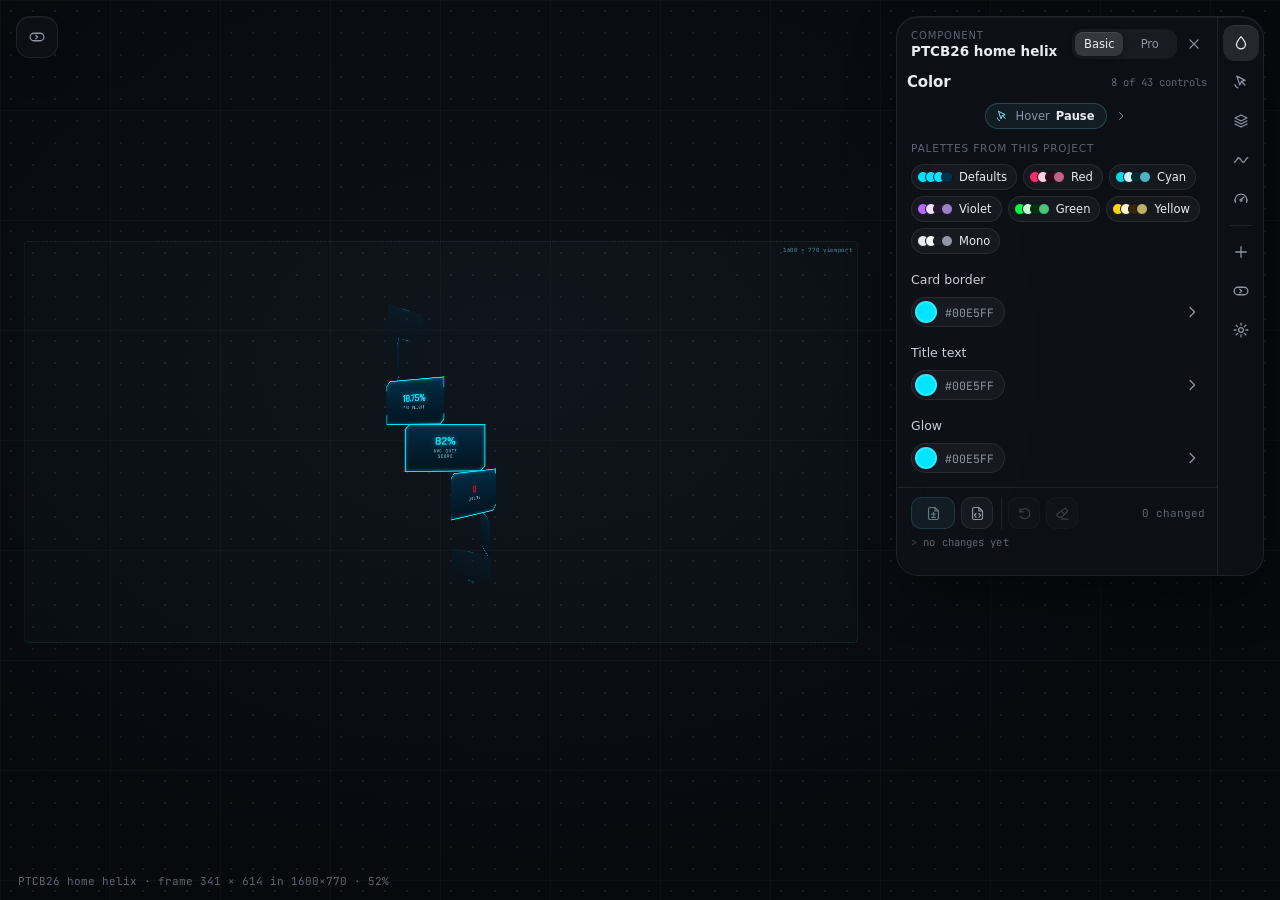
==== commit 6c9f5ebe: "Add DJ-access profile pass as the closed dock button Replaces the round dock trigger with a backstag" ====
--- a/index.html
+++ b/index.html
@@ -64,7 +64,7 @@
       <div class="card-main">
         <header class="card-head" id="cardHead">
           <div class="head-row">
-            <div class="head-name"><span class="head-kicker">Component</span><button class="cmp-pick" id="cmpName" type="button" aria-haspopup="listbox" aria-expanded="false" title="Switch component"></button></div>
+            <div class="head-name"><span class="head-kicker">Component</span><strong id="cmpName"></strong></div>
             <div class="seg seg-mode" id="modeSeg" role="radiogroup" aria-label="Control set"></div>
             <button class="icon-btn more-dots is-hidden" id="moreBtn" type="button" aria-label="Section options" aria-haspopup="menu" aria-expanded="false" aria-controls="accPop" title="Sections: collapse + motion"></button>
             <button class="icon-btn close-btn" id="dockClose" type="button" aria-label="Close controls (Esc)"></button>
@@ -88,7 +88,9 @@
                   <button class="foot-btn" id="undoBtn" type="button" title="Nothing to undo" aria-label="Undo" disabled></button>
                   <button class="foot-btn" id="resetBtn" type="button" title="Nothing to reset" aria-label="Reset all to defaults" disabled></button>
                 </span>
+                <span class="changed" id="changedCount"></span>
               </div>
+              <div class="foot-log" id="footLog" aria-hidden="true"></div>
               <span class="sr-only" id="footLive" role="status" aria-live="polite"></span>
             </div>
           </div>
@@ -108,8 +110,6 @@
   <script src="lab/motion.js"></script>
   <script src="lab/scan.js"></script>
   <script src="lab/avatar.js"></script>
-  <script src="lab/controls.js"></script>
-  <script src="lab/export.js"></script>
   <script src="lab/lab.js"></script>
 </body>
 </html>
--- a/lab/lab.css
+++ b/lab/lab.css
@@ -15,4229 +15,496 @@
   --mono: 'JetBrains Mono', ui-monospace, SFMono-Regular, Menlo, monospace;
   color-scheme: dark;
 }
-
-* {
-  box-sizing: border-box;
-}
-
-html,
-body {
-  margin: 0;
-  height: 100%;
-  overflow: hidden;
-  background: var(--lab-bg);
-  color: var(--lab-fg);
-  font: 13px/1.4 var(--ui);
-  -webkit-font-smoothing: antialiased;
-}
-
-.lab-defs {
-  position: absolute;
-  width: 0;
-  height: 0;
-  overflow: hidden;
+* { box-sizing: border-box; }
+html, body { margin: 0; height: 100%; overflow: hidden; background: var(--lab-bg); color: var(--lab-fg); font: 13px/1.4 var(--ui); -webkit-font-smoothing: antialiased; }
+button, input, select { font: inherit; color: inherit; }
+button { cursor: pointer; }
+button:disabled { cursor: default; }
+:focus-visible { outline: 2px solid var(--lab-accent); outline-offset: 2px; }
+.lab-defs { position: absolute; width: 0; height: 0; overflow: hidden; }
+.ico { width: 18px; height: 18px; fill: none; stroke: currentColor; stroke-width: 1.7; stroke-linecap: round; stroke-linejoin: round; flex: none; }
+
+.glass {
+  background: var(--glass);
+  -webkit-backdrop-filter: blur(18px) saturate(1.4);
+  backdrop-filter: blur(18px) saturate(1.4);
+  border: 1px solid var(--lab-line);
+  box-shadow: 0 18px 50px -18px rgba(0, 0, 0, 0.7), inset 0 1px 0 rgba(255, 255, 255, 0.05);
 }
 
 /* ---------- stage ---------- */
 .stage {
-  position: fixed;
-  inset: 0;
-  overflow: hidden;
+  position: fixed; inset: 0; overflow: hidden;
   background:
     radial-gradient(circle at center, rgba(255, 255, 255, 0.075) 1px, transparent 1.3px) 0 0 / 22px 22px,
     linear-gradient(rgba(255, 255, 255, 0.025) 1px, transparent 1px) 0 0 / 110px 110px,
     linear-gradient(90deg, rgba(255, 255, 255, 0.025) 1px, transparent 1px) 0 0 / 110px 110px,
     radial-gradient(ellipse at 40% 40%, #0d1118 0%, var(--lab-bg) 70%);
 }
-
-.stage-fit {
-  position: absolute;
-  transition: left 0.5s var(--settle), top 0.5s var(--settle), width 0.5s var(--settle), height 0.5s var(--settle);
-}
-
-.stage-scaler {
-  position: absolute;
-  left: 50%;
-  top: 50%;
-  transform-origin: center;
-  transition: transform 0.5s var(--settle);
-}
-
-.lab-frame {
-  position: absolute;
-  left: 50%;
-  top: 50%;
-  transform: translate(-50%, -50%);
-}
-
-.vp-box {
-  position: absolute;
-  inset: 0;
-  display: none;
-  border: 1px dashed rgba(110, 231, 255, 0.28);
-  border-radius: 8px;
-  background: rgba(110, 231, 255, 0.018);
-  pointer-events: none;
-}
-
-.vp-box.is-on {
-  display: block;
-}
-
-.vp-tag {
-  position: absolute;
-  right: 10px;
-  top: 8px;
-  font: 11px var(--mono);
-  color: rgba(110, 231, 255, 0.6);
-}
-
-/* Donut scope: lab UI chrome rules never bleed into the component sandbox (#labFrame). */
-@scope (:root) to (#labFrame) {
-
-  button,
-  input,
-  select {
-    font: inherit;
-    color: inherit;
-  }
-
-  button {
-    cursor: pointer;
-  }
-
-  button:disabled {
-    cursor: default;
-  }
-
-  :focus-visible {
-    outline: 2px solid var(--lab-accent);
-    outline-offset: 2px;
-  }
-
-  .ico {
-    width: 18px;
-    height: 18px;
-    fill: none;
-    stroke: currentColor;
-    stroke-width: 1.7;
-    stroke-linecap: round;
-    stroke-linejoin: round;
-    flex: none;
-  }
-
-  .glass {
-    background: var(--glass);
-    -webkit-backdrop-filter: blur(18px) saturate(1.4);
-    backdrop-filter: blur(18px) saturate(1.4);
-    border: 1px solid var(--lab-line);
-    box-shadow: 0 18px 50px -18px rgba(0, 0, 0, 0.7), inset 0 1px 0 rgba(255, 255, 255, 0.05);
-  }
-
-  /* Floating nested toolbar. Fixed layer over the stage: it never takes part in the stage layout,
-   so the sandbox box is identical whether it is closed, open, dragged over the stage, or showing its menu. */
-  .tb {
-    position: fixed;
-    top: 16px;
-    left: 16px;
-    z-index: 12;
-    display: flex;
-    align-items: center;
-    padding: 5px;
-    border-radius: 14px;
-    max-width: calc(100vw - 24px);
-    cursor: grab;
-    user-select: none;
-    touch-action: none;
-    transition: border-color 0.16s, box-shadow 0.18s;
-  }
-
-  .tb[data-out="false"] {
-    display: none;
-  }
-
-  body:has(.dock:is([data-state="open"],[data-state="slim"])[data-anchor$="left"]:not([data-pos="bottom"])) .tb:not([data-custom-pos="true"]) {
-    left: auto;
-    right: 16px;
-    flex-direction: row-reverse;
-  }
-
-  .tb[data-flip="true"] {
-    flex-direction: row-reverse;
-  }
-
-  .tb.is-held {
-    cursor: grabbing;
-    border-color: rgba(110, 231, 255, 0.55);
-    box-shadow: 0 22px 54px -14px rgba(0, 0, 0, 0.85), 0 0 18px rgba(110, 231, 255, 0.25), inset 0 1px 0 rgba(255, 255, 255, 0.14);
-  }
-
-  .tb-icon {
-    width: 32px;
-    height: 32px;
-    border: 0;
-    border-radius: 10px;
-    padding: 0;
-    display: grid;
-    place-items: center;
-    flex: none;
-    background: transparent;
-    color: var(--lab-muted);
-    cursor: inherit;
-    transition: background 0.15s, color 0.15s, transform 0.18s var(--spring);
-    touch-action: none;
-  }
-
-  .tb-icon:hover,
-  .tb.is-held .tb-icon {
-    background: rgba(110, 231, 255, 0.1);
-    color: var(--lab-fg);
-  }
-
-  .tb.is-held .tb-icon {
-    color: var(--lab-accent, #6ee7ff);
-    transform: scale(1.08);
-  }
-
-  .tb-icon[aria-expanded="true"] {
-    color: var(--lab-accent, #6ee7ff);
-  }
-
-  .tb-icon .ico {
-    transition: transform 0.4s var(--spring-soft);
-  }
-
-  .tb-icon[aria-expanded="true"] .ico {
-    transform: rotate(180deg);
-  }
-
-  .tb-groups {
-    display: flex;
-    align-items: center;
-  }
-
-  /* each group animates its own column from 0 to its natural width (one at a time, staggered in JS) */
-  .tb-group {
-    display: grid;
-    grid-template-columns: 0fr;
-    opacity: 0;
-    transition: grid-template-columns var(--tb-dur, 0.42s) var(--tb-ease, var(--spring-soft)), opacity 0.22s var(--ease-out);
-    transition-delay: var(--tb-delay, 0s);
-  }
-
-  .tb-group.is-open {
-    grid-template-columns: 1fr;
-    opacity: 1;
-  }
-
-  .tb-group:has(.time.is-hidden) {
-    display: none;
-  }
-
-  .tb-inner {
-    min-width: 0;
-    overflow: hidden;
-    display: flex;
-    align-items: center;
-    justify-content: center;
-  }
-
-  .tb-inner>* {
-    margin-left: 6px;
-  }
-
-  .tb[data-flip="true"] .tb-inner>*,
-  body:has(.dock:is([data-state="open"],[data-state="slim"])[data-anchor$="left"]:not([data-pos="bottom"])) .tb:not([data-custom-pos="true"]) .tb-inner>* {
-    margin-left: 0;
-    margin-right: 6px;
-  }
-
-  .tb-group.is-open .tb-inner {
-    overflow: visible;
-  }
-
-  .tb-group.is-moving .tb-inner {
-    overflow: hidden;
-  }
-
-  .tb-group .seg,
-  .tb-group .time {
-    flex: none;
-  }
-
-  .tb-pick {
-    width: auto;
-    min-width: 104px;
-    max-width: 280px;
-    height: 30px;
-    display: flex;
-    align-items: center;
-    justify-content: center;
-    gap: 6px;
-    padding: 0 26px 0 12px;
-    border: 1px solid var(--lab-line);
-    border-radius: 9px;
-    font-size: 12.5px;
-    color: var(--lab-fg);
-    background: rgba(255, 255, 255, 0.06) url("data:image/svg+xml,%3Csvg xmlns='http://www.w3.org/2000/svg' viewBox='0 0 24 24' fill='none' stroke='%238c95a4' stroke-width='2' stroke-linecap='round'%3E%3Cpath d='M7 10l5 5 5-5'/%3E%3C/svg%3E") no-repeat right 7px center / 14px;
-  }
-
-  .tb-pick:hover {
-    background-color: rgba(255, 255, 255, 0.09);
-  }
-
-  .tb-pick-name {
-    min-width: 0;
-    flex: 0 1 auto;
-    overflow: hidden;
-    text-overflow: ellipsis;
-    white-space: nowrap;
-    text-align: center;
-  }
-
-  /* the component menu is its own floating layer (on <body>), so its size changes nothing */
-  .tb-menu {
-    position: fixed;
-    z-index: 40;
-    min-width: 104px;
-    max-width: 320px;
-    width: max-content;
-    max-height: min(60vh, 420px);
-    overflow: auto;
-    padding: 5px;
-    border-radius: 12px;
-    display: flex;
-    flex-direction: column;
-    gap: 2px;
-    transform-origin: top left;
-  }
-
-  .tb-menu[hidden] {
-    display: none;
-  }
-
-  .tb-opt {
-    min-width: 0;
-    overflow: hidden;
-    text-overflow: ellipsis;
-    display: block;
-    align-items: center;
-    justify-content: center;
-    gap: 8px;
-    text-align: center;
-    padding: 7px 12px;
-    border-radius: 8px;
-    border: 0;
-    background: transparent;
-    color: var(--lab-muted);
-    font-size: 12.5px;
-    white-space: nowrap;
-  }
-
-  .tb-opt:hover,
-  .tb-opt:focus-visible {
-    background: rgba(255, 255, 255, 0.07);
-    color: var(--lab-fg);
-    outline: none;
-  }
-
-  .tb-opt[aria-selected="true"] {
-    color: var(--lab-fg);
-    background: rgba(110, 231, 255, 0.1);
-  }
-
-  .is-flicking {
-    cursor: grabbing;
-  }
-
-  /* secondary groups size from the primary component group (--tb-unit = its width) */
-  .tb .time .range-sm {
-    width: clamp(72px, calc(var(--tb-unit, 140px) * 0.62), 150px);
-  }
-
-  .seg.seg-xs .seg-btn {
-    padding: 4px 8px;
-    font-size: 11.5px;
-    min-width: 0;
-  }
-
-  .rail-btn.is-on {
-    color: var(--lab-accent, #6ee7ff);
-  }
-
-  .stage-note {
-    position: fixed;
-    left: 18px;
-    bottom: 12px;
-    font: 11px var(--mono);
-    color: var(--lab-dim);
-    pointer-events: none;
-    white-space: nowrap;
-  }
-
-  .time {
-    display: flex;
-    align-items: center;
-    gap: 6px;
-    padding-left: 4px;
-    border-left: 1px solid var(--lab-line);
-  }
-
-  .tb[data-flip="true"] .time,
-  body:has(.dock:is([data-state="open"],[data-state="slim"])[data-anchor$="left"]:not([data-pos="bottom"])) .tb:not([data-custom-pos="true"]) .time {
-    padding-left: 0;
-    padding-right: 4px;
-    border-left: 0;
-    border-right: 1px solid var(--lab-line);
-  }
-
-  .time.is-hidden {
-    display: none;
-  }
-
-  .lab-select {
-    appearance: none;
-    -webkit-appearance: none;
-    background: rgba(255, 255, 255, 0.06) url("data:image/svg+xml,%3Csvg xmlns='http://www.w3.org/2000/svg' viewBox='0 0 24 24' fill='none' stroke='%238c95a4' stroke-width='2' stroke-linecap='round'%3E%3Cpath d='M7 10l5 5 5-5'/%3E%3C/svg%3E") no-repeat right 7px center / 14px;
-    border: 1px solid var(--lab-line);
-    border-radius: 9px;
-    padding: 5px 26px 5px 10px;
-    font-size: 12.5px;
-    min-width: 0;
-  }
-
-  .lab-select option {
-    background: #11141b;
-  }
-
-  /* ---------- buttons ---------- */
-  .icon-btn {
-    width: 30px;
-    height: 30px;
-    border: 0;
-    border-radius: 9px;
-    background: transparent;
-    color: var(--lab-muted);
-    display: grid;
-    place-items: center;
-    padding: 0;
-    flex: none;
-    transition: background 0.15s, color 0.15s;
-  }
-
-  .icon-btn:hover {
-    background: rgba(255, 255, 255, 0.07);
-    color: var(--lab-fg);
-  }
-
-  .btn {
-    display: inline-flex;
-    align-items: center;
-    justify-content: center;
-    gap: 6px;
-    padding: 7px 12px;
-    border-radius: 10px;
-    background: rgba(255, 255, 255, 0.06);
-    border: 1px solid rgba(255, 255, 255, 0.1);
-    font-size: 12.5px;
-    font-weight: 500;
-    transition: background 0.15s, opacity 0.2s, transform 0.15s var(--ease-out);
-    white-space: nowrap;
-  }
-
-  .btn:hover:not(:disabled) {
-    background: rgba(255, 255, 255, 0.1);
-  }
-
-  .btn:active:not(:disabled) {
-    transform: scale(0.97);
-  }
-
-  .btn:disabled {
-    opacity: 0.42;
-  }
-
-  .btn .ico {
-    width: 15px;
-    height: 15px;
-  }
-
-  .btn-primary {
-    background: rgba(110, 231, 255, 0.13);
-    border-color: rgba(110, 231, 255, 0.34);
-    color: #cdf7ff;
-  }
-
-  .btn-primary:hover:not(:disabled) {
-    background: rgba(110, 231, 255, 0.2);
-  }
-
-  .btn-row {
-    display: flex;
-    gap: 8px;
-    flex-wrap: wrap;
-  }
-
-  .link-btn {
-    border: 0;
-    background: none;
-    padding: 0;
-    color: var(--lab-accent);
-    font-size: 12px;
-    align-self: flex-start;
-  }
-
-  .link-btn:hover {
-    text-decoration: underline;
-  }
-
-  /* ---------- segmented + velocity pill ---------- */
-  .seg {
-    position: relative;
-    display: inline-grid;
-    grid-auto-flow: column;
-    gap: 2px;
-    padding: 3px;
-    border-radius: 10px;
-    background: rgba(255, 255, 255, 0.05);
-    flex: none;
-  }
-
-  .seg-pill {
-    position: absolute;
-    left: 0;
-    top: 0;
-    border-radius: 8px;
-    background: rgba(255, 255, 255, 0.13);
-    box-shadow: 0 1px 6px rgba(0, 0, 0, 0.3), inset 0 1px 0 rgba(255, 255, 255, 0.08);
-    pointer-events: none;
-    transform-origin: center;
-    opacity: 0;
-    will-change: transform;
-  }
-
-  .seg-btn {
-    position: relative;
-    z-index: 1;
-    border: 0;
-    background: none;
-    color: var(--lab-muted);
-    font-size: 12px;
-    padding: 4px 10px;
-    border-radius: 8px;
-    white-space: nowrap;
-    transition: color 0.2s;
-  }
-
-  .seg-btn:hover:not(:disabled) {
-    color: var(--lab-fg);
-  }
-
-  .seg-btn.is-on {
-    color: var(--lab-fg);
-  }
-
-  .seg-btn:disabled {
-    opacity: 0.38;
-  }
-
-  .ctl .seg {
-    display: grid;
-    width: 100%;
-  }
-
-  .seg-mode .seg-btn {
-    padding: 4px 9px;
-    font-size: 11.5px;
-  }
-
-  /* ---------- dock ---------- */
-  .dock {
-    position: fixed;
-    z-index: 20;
-    display: flex;
-    width: var(--trig-w, 52px);
-    height: var(--trig-h, 52px);
-    border-radius: var(--trig-r, 26px);
-    background: var(--glass);
-    -webkit-backdrop-filter: blur(20px) saturate(1.4);
-    backdrop-filter: blur(20px) saturate(1.4);
-    border: 1px solid var(--lab-line);
-    box-shadow: 0 22px 60px -20px rgba(0, 0, 0, 0.8), inset 0 1px 0 rgba(255, 255, 255, 0.06);
-  }
-
-  .dock[data-state="open"] {
-    width: auto;
-    height: auto;
-    border-radius: 22px;
-  }
-
-  .dock[data-state="slim"] {
-    width: auto;
-    height: auto;
-    border-radius: 20px;
-    padding: 0;
-  }
-
-  .dock.is-morphing {
-    overflow: hidden;
-  }
-
-  .dock[data-anchor^="top"] {
-    top: 16px;
-  }
-
-  .dock[data-anchor^="bottom"] {
-    bottom: 16px;
-  }
-
-  .dock[data-anchor^="middle"] {
-    top: 50%;
-    translate: 0 -50%;
-  }
-
-  .dock[data-anchor$="right"] {
-    right: 16px;
-    justify-content: flex-end;
-  }
-
-  .dock[data-anchor$="left"] {
-    left: 16px;
-    justify-content: flex-start;
-  }
-
-  .dock[data-anchor$="center"] {
-    left: 50%;
-    translate: -50% 0;
-    justify-content: center;
-  }
-
-  .dock[data-anchor="middle-center"] {
-    translate: -50% -50%;
-  }
-
-  .dock[data-anchor^="top"] {
-    align-items: flex-start;
-  }
-
-  .dock[data-anchor^="middle"] {
-    align-items: center;
-  }
-
-  .dock[data-anchor^="bottom"] {
-    align-items: flex-end;
-  }
-
-  .dock[data-pos="bottom"] {
-    top: auto;
-    bottom: 16px;
-    left: 50%;
-    right: auto;
-    translate: -50% 0;
-    justify-content: center;
-    align-items: flex-end;
-  }
-
-  .dock-trigger {
-    width: 50px;
-    height: 50px;
-    border: 0;
-    border-radius: 25px;
-    background: transparent;
-    color: var(--lab-fg);
-    display: grid;
-    place-items: center;
-    padding: 0;
-    flex: none;
-    transition: background 0.2s;
-  }
-
-  .dock-trigger:hover {
-    background: rgba(255, 255, 255, 0.06);
-  }
-
-  .dock-trigger .ico {
-    width: 22px;
-    height: 22px;
-  }
-
-  .dock[data-state="open"] .dock-trigger,
-  .dock[data-state="slim"] .dock-trigger {
-    display: none;
-  }
-
-  .dock[data-state="closed"] .card {
-    display: none;
-  }
-
-  .dock[data-state="slim"] .card {
-    display: flex;
-    width: auto;
-  }
-
-  .dock[data-state="slim"]:not(.is-morphing) .card-main {
-    display: none;
-  }
-
-  .dock[data-state="slim"].is-morphing .card-main {
-    opacity: 0;
-    pointer-events: none;
-    transition: opacity 120ms ease;
-  }
-
-  .dock[data-state="slim"] .rail {
-    border-left: 0;
-    border-radius: 19px;
-  }
-
-  .card {
-    display: flex;
-    flex: none;
-    width: var(--card-w, 392px);
-    max-height: var(--card-maxh, 720px);
-  }
-
-  .card-main {
-    flex: 1;
-    min-width: 0;
-    display: flex;
-    flex-direction: column;
-  }
-
-  .card-head {
-    position: relative;
-    z-index: 6;
-    padding: 12px 10px 8px 14px;
-    flex: none;
-  }
-
-  .head-row {
-    display: flex;
-    align-items: center;
-    gap: 4px;
-  }
-
-  .head-name {
-    flex: 1;
-    min-width: 0;
-    display: flex;
-    flex-direction: column;
-  }
-
-  .head-kicker {
-    font-size: 10px;
-    letter-spacing: 0.09em;
-    text-transform: uppercase;
-    color: var(--lab-dim);
-  }
-
-  .head-name {
-    margin-right: 2px;
-  }
-
-  /* the name wraps to a second line instead of being cut off by the mode switch and ⋮ */
-  .head-name strong,
-  .cmp-pick {
-    font-size: 13.5px;
-    line-height: 1.22;
-    font-weight: 600;
-    overflow-wrap: anywhere;
-    display: -webkit-box;
-    -webkit-line-clamp: 2;
-    -webkit-box-orient: vertical;
-    overflow: hidden;
-  }
-
-  .cmp-pick {
-    border: 0;
-    background: transparent;
-    padding: 2px 6px 2px 0;
-    border-radius: 6px;
-    text-align: left;
-    color: var(--lab-fg);
-    transition: color 0.15s, background 0.15s;
-    width: fit-content;
-    max-width: 100%;
-  }
-
-  .cmp-pick:hover {
-    color: var(--lab-accent);
-    background: rgba(255, 255, 255, 0.05);
-    padding-left: 4px;
-  }
-
-  .crumb-row {
-    display: flex;
-    align-items: center;
-    margin-top: 10px;
-    min-height: 26px;
-  }
-
-  .back-btn {
-    width: 0;
-    height: 26px;
-    opacity: 0;
-    overflow: hidden;
-    pointer-events: none;
-    transition: width 0.3s var(--settle), opacity 0.2s, margin 0.3s var(--settle);
-    margin-left: -4px;
-  }
-
-  .back-btn.is-on {
-    width: 26px;
-    opacity: 1;
-    pointer-events: auto;
-    margin-right: 4px;
-  }
-
-  .page-title {
-    margin: 0;
-    font-size: 15px;
-    font-weight: 600;
-    letter-spacing: -0.01em;
-    white-space: nowrap;
-  }
-
-  .page-meta {
-    margin-left: auto;
-    padding-left: 8px;
-    font: 10.5px var(--mono);
-    color: var(--lab-dim);
-    white-space: nowrap;
-  }
-
-  .pages {
-    position: relative;
-    overflow: hidden;
-    flex: none;
-  }
-
-  .page {
-    position: relative;
-    height: 100%;
-  }
-
-  .page.is-scroll {
-    overflow-y: auto;
-    overscroll-behavior: contain;
-    scrollbar-width: thin;
-    scrollbar-color: rgba(255, 255, 255, 0.18) transparent;
-  }
-
-  .page.is-leaving {
-    position: absolute;
-    left: 0;
-    right: 0;
-    pointer-events: none;
-  }
-
-  .page-inner {
-    display: flex;
-    flex-direction: column;
-    gap: 14px;
-    padding: 4px 12px 14px 14px;
-  }
-
-  .card-foot {
-    display: grid;
-    grid-template-rows: 1fr;
-    border-top: 1px solid var(--lab-line);
-    transition: grid-template-rows 0.32s var(--settle), opacity 0.22s var(--ease-out), border-color 0.3s;
-    flex: none;
-  }
-
-  .card-foot.is-collapsed {
-    grid-template-rows: 0fr;
-    opacity: 0;
-    border-top-color: transparent;
-    pointer-events: none;
-  }
-
-  .foot-inner {
-    min-height: 0;
-    overflow: hidden;
-  }
-
-  .foot-body {
-    display: flex;
-    flex-direction: column;
-    padding: 8px 12px;
-  }
-
-  .foot-row {
-    display: flex;
-    align-items: center;
-    justify-content: center;
-    gap: 6px;
-  }
-
-  .foot-btn {
-    width: 32px;
-    height: 32px;
-    border-radius: 10px;
-    border: 1px solid var(--lab-line);
-    background: rgba(255, 255, 255, 0.04);
-    color: var(--lab-muted);
-    display: grid;
-    place-items: center;
-    padding: 0;
-    flex: none;
-    transition: color 0.2s, background 0.2s, border-color 0.2s, transform 0.15s var(--ease-out), opacity 0.2s;
-  }
-
-  .foot-btn .ico {
-    width: 17px;
-    height: 17px;
-  }
-
-  .foot-btn:hover:not(:disabled) {
-    color: var(--lab-fg);
-    background: rgba(110, 231, 255, 0.08);
-    border-color: rgba(110, 231, 255, 0.28);
-  }
-
-  .foot-btn:active:not(:disabled) {
-    transform: scale(0.92);
-  }
-
-  .foot-btn:disabled {
-    opacity: 0.35;
-  }
-
-  .foot-btn-primary {
-    width: 44px;
-    color: #cdf7ff;
-    background: rgba(110, 231, 255, 0.13);
-    border-color: rgba(110, 231, 255, 0.34);
-  }
-
-  .foot-btn-primary:hover:not(:disabled) {
-    background: rgba(110, 231, 255, 0.2);
-    border-color: rgba(110, 231, 255, 0.5);
-  }
-
-  .foot-btn-primary:disabled {
-    opacity: 0.45;
-  }
-
-  .foot-btn.is-ok {
-    color: var(--lab-accent);
-    border-color: rgba(110, 231, 255, 0.5);
-    background: rgba(110, 231, 255, 0.12);
-  }
-
-  .foot-btn.is-bad {
-    color: var(--lab-danger);
-    border-color: rgba(255, 107, 107, 0.5);
-  }
-
-  .changed {
-    margin-left: auto;
-    font: 11px var(--mono);
-    color: var(--lab-dim);
-    white-space: nowrap;
-    border: 1px solid transparent;
-    border-radius: 7px;
-    background: none;
-    padding: 3px 7px;
-    transition: color 0.2s, background 0.15s, border-color 0.15s;
-    user-select: none;
-  }
-
-  .changed.is-on {
-    color: var(--lab-accent);
-    cursor: pointer;
-  }
-
-  .changed.is-on:hover {
-    background: rgba(110, 231, 255, 0.08);
-    border-color: rgba(110, 231, 255, 0.28);
-  }
-
-  .changed.is-holding {
-    background: rgba(110, 231, 255, 0.22);
-    border-color: var(--lab-accent);
-    color: #fff;
-  }
-
-  .foot-log {
-    font: 10.5px/15px var(--mono);
-    min-height: 30px;
-    color: rgba(110, 231, 255, 0.72);
-    letter-spacing: 0.01em;
-  }
-
-  .log-line {
-    white-space: nowrap;
-    overflow: hidden;
-    text-overflow: ellipsis;
-  }
-
-  .log-line.is-old {
-    opacity: 0.42;
-  }
-
-  .log-line.is-idle {
-    color: var(--lab-dim);
-  }
-
-  .log-line.is-bad {
-    color: #ff9c9c;
-  }
-
-  .log-caret {
-    opacity: 0.6;
-  }
-
-  .sr-only {
-    position: absolute;
-    width: 1px;
-    height: 1px;
-    overflow: hidden;
-    clip: rect(0 0 0 0);
-    white-space: nowrap;
-  }
-
-  /* rail */
-  .rail {
-    width: 46px;
-    flex: none;
-    display: flex;
-    flex-direction: column;
-    align-items: center;
-    padding: 8px 0;
-    border-left: 1px solid var(--lab-line);
-  }
-
-  .rail-tabs,
-  .rail-tools {
-    position: relative;
-    display: flex;
-    flex-direction: column;
-    gap: 3px;
-  }
-
-  .rail-sep {
-    width: 22px;
-    height: 1px;
-    background: var(--lab-line);
-    margin: 8px 0;
-    flex: none;
-  }
-
-  .rail-pill {
-    position: absolute;
-    left: 0;
-    top: 0;
-    border-radius: 12px;
-    background: rgba(255, 255, 255, 0.1);
-    box-shadow: inset 0 1px 0 rgba(255, 255, 255, 0.07);
-    pointer-events: none;
-    opacity: 0;
-    transform-origin: center;
-    will-change: transform;
-  }
-
-  .rail-btn {
-    position: relative;
-    z-index: 1;
-    width: 36px;
-    height: 36px;
-    border: 0;
-    border-radius: 12px;
-    background: transparent;
-    color: var(--lab-muted);
-    display: grid;
-    place-items: center;
-    padding: 0;
-    transition: color 0.2s, background 0.2s;
-  }
-
-  .rail-btn:hover {
-    color: var(--lab-fg);
-  }
-
-  .rail-tool:hover {
-    background: rgba(255, 255, 255, 0.06);
-  }
-
-  .rail-btn.is-active {
-    color: var(--lab-fg);
-  }
-
-  .rail-tool.is-active {
-    background: rgba(255, 255, 255, 0.1);
-  }
-
-  .rail-tip {
-    position: absolute;
-    right: calc(100% + 8px);
-    top: 50%;
-    translate: 4px -50%;
-    padding: 4px 8px;
-    border-radius: 8px;
-    background: rgba(8, 10, 14, 0.94);
-    border: 1px solid var(--lab-line);
-    color: var(--lab-fg);
-    font-size: 11.5px;
-    white-space: nowrap;
-    opacity: 0;
-    filter: blur(4px);
-    pointer-events: none;
-    transition: opacity 0.16s var(--ease-out), translate 0.2s var(--ease-out), filter 0.2s var(--ease-out);
-  }
-
-  .rail-btn:hover .rail-tip,
-  .rail-btn:focus-visible .rail-tip,
-  .rail-btn.is-flash .rail-tip {
-    opacity: 1;
-    translate: 0 -50%;
-    filter: blur(0);
-  }
-
-  .dock[data-anchor$="left"]:not([data-pos="bottom"]) .rail-tip {
-    right: auto;
-    left: calc(100% + 8px);
-  }
-
-  /* ---------- controls ---------- */
-  .ctl {
-    display: flex;
-    flex-direction: column;
-    gap: 7px;
-  }
-
-  .ctl-head {
-    display: flex;
-    align-items: center;
-    gap: 8px;
-    min-height: 22px;
-  }
-
-  .ctl-label {
-    flex: 1;
-    min-width: 0;
-    font-size: 12.5px;
-    color: #c9cfda;
-    user-select: none;
-    white-space: nowrap;
-    overflow: hidden;
-    text-overflow: ellipsis;
-  }
-
-  .ctl-label.sub {
-    flex: none;
-    font-size: 10.5px;
-    letter-spacing: 0.08em;
-    text-transform: uppercase;
-    color: var(--lab-dim);
-  }
-
-  .ctl-label.sec {
-    margin-top: 2px;
-    margin-bottom: -6px;
-  }
-
-  .ctl-val {
-    font: 11.5px var(--mono);
-    color: var(--lab-muted);
-    white-space: nowrap;
-    transition: color 0.2s;
-  }
-
-  .ctl-val.is-editable {
-    cursor: text;
-    border-radius: 5px;
-    padding: 1px 4px;
-    margin: -1px -4px;
-  }
-
-  .ctl-val.is-editable:hover {
-    background: rgba(255, 255, 255, 0.07);
-    color: var(--lab-fg);
-  }
-
-  .val-in {
-    width: 62px;
-    padding: 1px 4px;
-    border-radius: 5px;
-    border: 1px solid var(--lab-accent);
-    background: rgba(0, 0, 0, 0.45);
-    font: 11.5px var(--mono);
-    color: var(--lab-fg);
-    text-align: right;
-    outline: none;
-  }
-
-  .ctl-sub {
-    font: 10.5px/1.3 var(--mono);
-    color: var(--lab-dim);
-    margin-top: -2px;
-    overflow-wrap: anywhere;
-  }
-
-  .ctl-sub.is-const {
-    color: rgba(255, 209, 102, 0.78);
-  }
-
-  .ctl.is-changed .ctl-val {
-    color: var(--lab-accent);
-  }
-
-  .ctl.is-changed>.ctl-head .ctl-label::after {
-    content: '';
-    display: inline-block;
-    width: 5px;
-    height: 5px;
-    margin-left: 6px;
-    border-radius: 50%;
-    background: var(--lab-accent);
-    vertical-align: middle;
-  }
-
-  .star {
-    width: 22px;
-    height: 22px;
-    border: 0;
-    border-radius: 6px;
-    padding: 0;
-    background: none;
-    color: var(--lab-dim);
-    display: grid;
-    place-items: center;
-    flex: none;
-    transition: color 0.15s, transform 0.25s var(--spring);
-  }
-
-  .star .ico {
-    width: 15px;
-    height: 15px;
-  }
-
-  .star:hover {
-    color: var(--lab-fg);
-  }
-
-  .star.is-on {
-    color: #ffd166;
-  }
-
-  .star.is-on .ico {
-    fill: currentColor;
-  }
-
-  .star:active {
-    transform: scale(0.85);
-  }
-
-  .empty,
-  .note {
-    margin: 0;
-    font-size: 11.5px;
-    line-height: 1.45;
-    color: var(--lab-muted);
-  }
-
-  .range {
-    -webkit-appearance: none;
-    appearance: none;
-    width: 100%;
-    height: 18px;
-    margin: 0;
-    background: transparent;
-    --p: 50%;
-  }
-
-  .range::-webkit-slider-runnable-track {
-    height: 4px;
-    border-radius: 2px;
-    background: linear-gradient(90deg, var(--lab-accent) var(--p), rgba(255, 255, 255, 0.1) var(--p));
-  }
-
-  .range::-webkit-slider-thumb {
-    -webkit-appearance: none;
-    width: 14px;
-    height: 14px;
-    margin-top: -5px;
-    border-radius: 50%;
-    background: #fff;
-    border: 0;
-    box-shadow: 0 1px 4px rgba(0, 0, 0, 0.5), 0 0 0 4px rgba(110, 231, 255, 0);
-    transition: box-shadow 0.2s, transform 0.2s var(--spring);
-  }
-
-  .range:hover::-webkit-slider-thumb {
-    box-shadow: 0 1px 4px rgba(0, 0, 0, 0.5), 0 0 0 4px rgba(110, 231, 255, 0.18);
-  }
-
-  .range:active::-webkit-slider-thumb {
-    transform: scale(1.15);
-  }
-
-  .range::-moz-range-track {
-    height: 4px;
-    border-radius: 2px;
-    background: rgba(255, 255, 255, 0.1);
-  }
-
-  .range::-moz-range-progress {
-    height: 4px;
-    border-radius: 2px;
-    background: var(--lab-accent);
-  }
-
-  .range::-moz-range-thumb {
-    width: 14px;
-    height: 14px;
-    border-radius: 50%;
-    background: #fff;
-    border: 0;
-  }
-
-  .range-sm {
-    width: 120px;
-  }
-
-  .switch {
-    position: relative;
-    width: 34px;
-    height: 20px;
-    border-radius: 10px;
-    border: 0;
-    padding: 0;
-    background: rgba(255, 255, 255, 0.14);
-    flex: none;
-    transition: background 0.2s;
-  }
-
-  .switch .knob {
-    position: absolute;
-    left: 2px;
-    top: 2px;
-    width: 16px;
-    height: 16px;
-    border-radius: 50%;
-    background: #fff;
-    box-shadow: 0 1px 3px rgba(0, 0, 0, 0.4);
-    transition: transform 0.4s var(--spring);
-  }
-
-  .switch[aria-checked="true"] {
-    background: var(--lab-accent);
-  }
-
-  .switch[aria-checked="true"] .knob {
-    transform: translateX(14px);
-  }
-
-  .swatch-line {
-    display: flex;
-    align-items: center;
-    gap: 8px;
-  }
-
-  .more-btn {
-    margin-left: auto;
-    width: 26px;
-    height: 26px;
-  }
-
-  .chips {
-    display: flex;
-    gap: 6px;
-    flex-wrap: nowrap;
-    min-width: 0;
-  }
-
-  .chips-wrap {
-    flex-wrap: wrap;
-  }
-
-  .chip {
-    width: 22px;
-    height: 22px;
-    border-radius: 50%;
-    padding: 0;
-    background: var(--c);
-    border: 2px solid rgba(255, 255, 255, 0.12);
-    box-shadow: inset 0 0 0 1px rgba(0, 0, 0, 0.25);
-    flex: none;
-    transition: transform 0.25s var(--spring), outline-color 0.15s;
-    outline: 2px solid transparent;
-    outline-offset: 2px;
-  }
-
-  .chip:hover {
-    transform: scale(1.12);
-  }
-
-  .chip.is-on {
-    outline-color: #fff;
-  }
-
-  .swatch-trigger {
-    display: flex;
-    align-items: center;
-    gap: 8px;
-    padding: 3px 10px 3px 3px;
-    border-radius: 999px;
-    border: 1px solid var(--lab-line);
-    background: rgba(255, 255, 255, 0.04);
-    transition: background 0.15s;
-  }
-
-  .swatch-trigger:hover,
-  .swatch-trigger.is-open {
-    background: rgba(255, 255, 255, 0.08);
-  }
-
-  .sw {
-    width: 22px;
-    height: 22px;
-    border-radius: 50%;
-    border: 2px solid rgba(255, 255, 255, 0.18);
-    flex: none;
-  }
-
-  .sw-hex {
-    font: 11.5px var(--mono);
-    color: var(--lab-muted);
-  }
-
-  .ctl.is-changed .sw-hex {
-    color: var(--lab-accent);
-  }
-
-  /* palette presets */
-  .presets {
-    display: flex;
-    flex-direction: column;
-    gap: 8px;
-  }
-
-  .preset-row {
-    display: flex;
-    flex-wrap: wrap;
-    gap: 6px;
-  }
-
-  .preset {
-    display: inline-flex;
-    align-items: center;
-    gap: 6px;
-    padding: 4px 9px 4px 5px;
-    border-radius: 999px;
-    border: 1px solid var(--lab-line);
-    background: rgba(255, 255, 255, 0.04);
-    font-size: 11.5px;
-    transition: background 0.15s, transform 0.2s var(--spring);
-  }
-
-  .preset:hover {
-    background: rgba(255, 255, 255, 0.09);
-  }
-
-  .preset:active {
-    transform: scale(0.96);
-  }
-
-  .preset-dots {
-    display: inline-flex;
-  }
-
-  .preset-dots i {
-    width: 12px;
-    height: 12px;
-    border-radius: 50%;
-    border: 1.5px solid #10131a;
-    margin-left: -4px;
-  }
-
-  .preset-dots i:first-child {
-    margin-left: 0;
-  }
-
-  /* advanced disclosure */
-  .adv {
-    border-top: 1px solid var(--lab-line);
-    padding-top: 4px;
-  }
-
-  .adv-btn {
-    width: 100%;
-    display: flex;
-    align-items: center;
-    gap: 8px;
-    padding: 6px 0;
-    border: 0;
-    background: none;
-    color: var(--lab-muted);
-    font-size: 12px;
-  }
-
-  .adv-btn:hover {
-    color: var(--lab-fg);
-  }
-
-  .adv-n {
-    font: 10.5px var(--mono);
-    padding: 1px 6px;
-    border-radius: 6px;
-    background: rgba(255, 255, 255, 0.07);
-  }
-
-  .adv-chev {
-    margin-left: auto;
-    width: 15px;
-    height: 15px;
-    transition: transform 0.35s var(--spring);
-  }
-
-  .adv.is-open .adv-chev {
-    transform: rotate(90deg);
-  }
-
-  .adv-body {
-    display: grid;
-    grid-template-rows: 0fr;
-    transition: grid-template-rows 0.46s var(--spring-soft, var(--settle));
-  }
-
-  .adv.is-open .adv-body {
-    grid-template-rows: 1fr;
-  }
-
-  .adv-inner {
-    min-height: 0;
-    overflow: hidden;
-    display: flex;
-    flex-direction: column;
-    gap: 14px;
-  }
-
-  .adv-inner> :first-child {
-    margin-top: 8px;
-  }
-
-  .adv-inner> :last-child {
-    margin-bottom: 2px;
-  }
-
-  /* nested colour page */
-  .role-current {
-    display: flex;
-    align-items: center;
-    gap: 12px;
-  }
-
-  .sw-big {
-    width: 44px;
-    height: 44px;
-    border-radius: 12px;
-    border: 1px solid rgba(255, 255, 255, 0.15);
-    flex: none;
-  }
-
-  .role-note {
-    font: 11px var(--mono);
-    color: var(--lab-muted);
-  }
-
-  .role-actions {
-    display: flex;
-    gap: 14px;
-  }
-
-  .custom-box {
-    display: none;
-    align-items: center;
-    gap: 8px;
-  }
-
-  .custom-box.is-open {
-    display: flex;
-  }
-
-  .color-in {
-    width: 36px;
-    height: 30px;
-    padding: 0;
-    border: 0;
-    background: none;
-    flex: none;
-  }
-
-  .hex-in {
-    width: 92px;
-    padding: 6px 8px;
-    border-radius: 8px;
-    border: 1px solid var(--lab-line);
-    background: rgba(0, 0, 0, 0.3);
-    font: 12px var(--mono);
-  }
-
-  .hex-in.is-bad {
-    border-color: var(--lab-danger);
-  }
-
-  /* radial gooey picker */
-  .arc {
-    position: fixed;
-    z-index: 50;
-    width: 0;
-    height: 0;
-  }
-
-  .arc-goo,
-  .arc-top {
-    position: absolute;
-    left: -100px;
-    top: -100px;
-    width: 200px;
-    height: 200px;
-    pointer-events: none;
-  }
-
-  .arc-goo {
-    filter: url(#labGoo);
-  }
-
-  .arc-blob {
-    position: absolute;
-    left: 83px;
-    top: 83px;
-    width: 34px;
-    height: 34px;
-    border-radius: 50%;
-    background: #262d3a;
-  }
-
-  .arc-core {
-    left: 85px;
-    top: 85px;
-    width: 30px;
-    height: 30px;
-  }
-
-  .arc-dot {
-    position: absolute;
-    left: 88px;
-    top: 88px;
-    width: 24px;
-    height: 24px;
-    padding: 0;
-    border-radius: 50%;
-    background: var(--c);
-    border: 2px solid rgba(255, 255, 255, 0.22);
-    pointer-events: auto;
-    transition: box-shadow 0.15s;
-  }
-
-  .arc-dot:hover {
-    box-shadow: 0 0 0 2px rgba(255, 255, 255, 0.5);
-  }
-
-  .arc-dot.is-on {
-    box-shadow: 0 0 0 2px #fff;
-  }
-
-  .arc.is-closing .arc-dot {
-    pointer-events: none;
-  }
-
-  /* settings */
-  .anchor-grid {
-    display: grid;
-    grid-template-columns: repeat(3, 30px);
-    gap: 4px;
-    padding: 6px;
-    border-radius: 12px;
-    background: rgba(255, 255, 255, 0.04);
-    border: 1px solid var(--lab-line);
-    width: max-content;
-    transition: opacity 0.2s;
-  }
-
-  .anchor-grid.is-disabled {
-    opacity: 0.4;
-  }
-
-  .anchor-dot {
-    width: 30px;
-    height: 22px;
-    border: 0;
-    border-radius: 6px;
-    padding: 0;
-    background: none;
-    display: grid;
-    place-items: center;
-  }
-
-  .anchor-dot:hover:not(:disabled) {
-    background: rgba(255, 255, 255, 0.06);
-  }
-
-  .anchor-dot:disabled {
-    opacity: 0.2;
-    cursor: not-allowed;
-  }
-
-  .anchor-dot i {
-    width: 6px;
-    height: 6px;
-    border-radius: 3px;
-    background: rgba(255, 255, 255, 0.25);
-    transition: width 0.3s var(--spring), height 0.3s var(--spring), background 0.2s;
-  }
-
-  .anchor-dot.is-on i {
-    width: 16px;
-    height: 10px;
-    background: var(--lab-accent);
-  }
-
-  .ctl-inline .ctl-head {
-    min-height: 24px;
-  }
-
-  .nav-row {
-    width: 100%;
-    display: flex;
-    align-items: center;
-    gap: 10px;
-    padding: 9px 10px;
-    border-radius: 12px;
-    border: 1px solid var(--lab-line);
-    background: rgba(255, 255, 255, 0.04);
-    text-align: left;
-    font-size: 12.5px;
-  }
-
-  .nav-row:hover {
-    background: rgba(255, 255, 255, 0.07);
-  }
-
-  .nav-meta {
-    margin-left: auto;
-    font: 10.5px var(--mono);
-    color: var(--lab-dim);
-  }
-
-  .nav-row .ico:last-child {
-    width: 15px;
-    height: 15px;
-    color: var(--lab-muted);
-  }
-
-  .hold-btn {
-    position: relative;
-    overflow: hidden;
-    width: 100%;
-    padding: 9px 12px;
-    border-radius: 10px;
-    border: 1px solid rgba(255, 107, 107, 0.4);
-    background: rgba(255, 107, 107, 0.06);
-    color: #ff9c9c;
-    font-size: 12.5px;
-    font-weight: 500;
-    user-select: none;
-    touch-action: none;
-  }
-
-  .hold-fill {
-    position: absolute;
-    inset: 0;
-    background: rgba(255, 107, 107, 0.24);
-    transform: scaleX(0);
-    transform-origin: left;
-  }
-
-  .hold-label {
-    position: relative;
-  }
-
-  .hold-btn.is-done {
-    border-color: var(--lab-danger);
-    color: #fff;
-  }
-
-  .user-grid {
-    display: grid;
-    grid-template-columns: repeat(3, minmax(0, 1fr));
-    gap: 8px;
-  }
-
-  .user-slot {
-    display: flex;
-    flex-direction: column;
-    gap: 6px;
-  }
-
-  .user-slot.is-empty .color-in {
-    opacity: 0.35;
-  }
-
-  .user-slot .hex-in {
-    width: 100%;
-  }
-
-  /* new component stepper */
-  .steps {
-    display: grid;
-    grid-template-columns: repeat(3, minmax(0, 1fr));
-    gap: 6px;
-  }
-
-  .step i {
-    display: block;
-    height: 3px;
-    border-radius: 2px;
-    background: rgba(255, 255, 255, 0.1);
-    transition: background 0.3s;
-  }
-
-  .step.is-on i,
-  .step.is-done i {
-    background: var(--lab-accent);
-  }
-
-  .step span {
-    display: block;
-    margin-top: 6px;
-    font-size: 10.5px;
-    color: var(--lab-dim);
-    white-space: nowrap;
-  }
-
-  .step.is-on span {
-    color: var(--lab-fg);
-  }
-
-  .step-body {
-    display: flex;
-    flex-direction: column;
-    gap: 10px;
-  }
-
-  .tiles {
-    position: relative;
-    display: grid;
-    grid-template-columns: repeat(2, minmax(0, 1fr));
-    gap: 8px;
-  }
-
-  .tile {
-    position: relative;
-    z-index: 1;
-    display: flex;
-    flex-direction: column;
-    gap: 2px;
-    padding: 10px;
-    border-radius: 12px;
-    border: 1px solid var(--lab-line);
-    background: rgba(255, 255, 255, 0.03);
-    text-align: left;
-    transition: background 0.15s;
-  }
-
-  .tile:hover {
-    background: rgba(255, 255, 255, 0.06);
-  }
-
-  .tile .ico {
-    width: 20px;
-    height: 20px;
-    margin-bottom: 4px;
-    color: var(--lab-muted);
-  }
-
-  .tile.is-on .ico {
-    color: var(--lab-accent);
-  }
-
-  .tile strong {
-    font-size: 12.5px;
-    font-weight: 600;
-  }
-
-  .tile span {
-    font-size: 11px;
-    color: var(--lab-muted);
-  }
-
-  .tile-ind {
-    position: absolute;
-    z-index: 0;
-    border-radius: 12px;
-    background: rgba(110, 231, 255, 0.09);
-    box-shadow: inset 0 0 0 1.5px rgba(110, 231, 255, 0.55);
-    opacity: 0;
-    pointer-events: none;
-  }
-
-  .tile.is-on {
-    border-color: transparent;
-    background: transparent;
-  }
-
-  .pal-list {
-    display: flex;
-    flex-direction: column;
-    gap: 6px;
-  }
-
-  .pal-opt {
-    display: flex;
-    align-items: center;
-    gap: 10px;
-    padding: 8px 10px;
-    border-radius: 10px;
-    border: 1px solid var(--lab-line);
-    background: rgba(255, 255, 255, 0.03);
-    text-align: left;
-    font-size: 12.5px;
-    transition: border-color 0.2s, background 0.15s;
-  }
-
-  .pal-opt:hover:not(:disabled) {
-    background: rgba(255, 255, 255, 0.06);
-  }
-
-  .pal-opt.is-on {
-    border-color: rgba(110, 231, 255, 0.55);
-    background: rgba(110, 231, 255, 0.06);
-  }
-
-  .pal-opt.is-disabled {
-    opacity: 0.42;
-  }
-
-  .pal-check {
-    margin-left: auto;
-    width: 15px;
-    height: 15px;
-    color: var(--lab-accent);
-    opacity: 0;
-    transition: opacity 0.2s;
-  }
-
-  .pal-opt.is-on .pal-check {
-    opacity: 1;
-  }
-
-  .field {
-    display: flex;
-    flex-direction: column;
-    gap: 6px;
-  }
-
-  .field-in {
-    padding: 9px 10px;
-    border-radius: 10px;
-    border: 1px solid var(--lab-line);
-    background: rgba(0, 0, 0, 0.3);
-    font-size: 13px;
-  }
-
-  .field-in:focus {
-    outline: none;
-    border-color: rgba(110, 231, 255, 0.55);
-  }
-
-  .field-hint {
-    font: 11px var(--mono);
-    color: var(--lab-dim);
-  }
-
-  .field-hint.is-bad {
-    color: var(--lab-danger);
-  }
-
-  .summary {
-    display: flex;
-    flex-direction: column;
-    gap: 4px;
-    padding: 10px;
-    border-radius: 10px;
-    background: rgba(255, 255, 255, 0.03);
-    border: 1px solid var(--lab-line);
-  }
-
-  .summary div {
-    display: flex;
-    justify-content: space-between;
-    font-size: 12px;
-  }
-
-  .summary span {
-    color: var(--lab-muted);
-  }
-
-  .step-foot {
-    display: flex;
-    justify-content: space-between;
-    gap: 8px;
-    margin-top: 2px;
-  }
-
-  /* toast + travel ghost */
-  .toast {
-    position: fixed;
-    left: 50%;
-    bottom: 18px;
-    z-index: 60;
-    max-width: min(560px, 90vw);
-    padding: 9px 14px;
-    border-radius: 12px;
-    background: rgba(12, 15, 21, 0.94);
-    border: 1px solid var(--lab-line);
-    box-shadow: 0 12px 40px -12px rgba(0, 0, 0, 0.8);
-    font-size: 12.5px;
-    opacity: 0;
-    translate: -50% 8px;
-    pointer-events: none;
-    transition: opacity 0.2s var(--ease-out), translate 0.3s var(--ease-out);
-  }
-
-  .toast.is-on {
-    opacity: 1;
-    translate: -50% 0;
-    pointer-events: auto;
-  }
-
-  .dock[data-pos="bottom"][data-state="open"]~.toast {
-    bottom: auto;
-    top: 70px;
-  }
-
-  .travel-ghost {
-    position: fixed;
-    z-index: 70;
-    display: grid;
-    place-items: center;
-    color: var(--lab-fg);
-    pointer-events: none;
-  }
-
-  .travel-ghost .ico {
-    width: 20px;
-    height: 20px;
-  }
-
-  /* motion off / reduced */
-  html.no-motion *,
-  html.no-motion *::before,
-  html.no-motion *::after {
-    transition: none !important;
-  }
-
-  @media (prefers-reduced-motion: reduce) {
-
-    .stage-fit,
-    .stage-scaler,
-    .switch .knob,
-    .chip,
-    .star,
-    .foot-btn,
-    .adv-chev,
-    .anchor-dot i,
-    .back-btn,
-    .tb-group,
-    .tb-icon .ico {
-      transition-duration: 0.01ms !important;
-      transition-delay: 0s !important;
-    }
-
-    .card-foot,
-    .adv-body {
-      transition: opacity 0.15s linear !important;
-    }
-  }
-
-  .arc-center {
-    position: absolute;
-    left: 89px;
-    top: 89px;
-    width: 22px;
-    height: 22px;
-    border-radius: 50%;
-    border: 2px solid rgba(255, 255, 255, 0.18);
-    pointer-events: none;
-  }
-
-  /* ---------- Pro accordion sections ---------- */
-  .ico .fill {
-    fill: currentColor;
-    stroke: none;
-  }
-
-  .page-inner.is-acc {
-    gap: 8px;
-  }
-
-  .acc-list {
-    display: flex;
-    flex-direction: column;
-    gap: 8px;
-  }
-
-  .acc {
-    border: 1px solid var(--lab-line);
-    border-radius: 14px;
-    background: rgba(255, 255, 255, 0.02);
-    transition: background 0.3s, border-color 0.3s, border-radius 0.3s var(--settle);
-    will-change: transform;
-  }
-
-  .acc.is-open {
-    background: rgba(255, 255, 255, 0.035);
-    border-color: rgba(110, 231, 255, 0.16);
-  }
-
-  .acc-head {
-    position: relative;
-    width: 100%;
-    display: flex;
-    align-items: center;
-    justify-content: center;
-    gap: 8px;
-    padding: 9px 34px;
-    border: 0;
-    border-radius: 13px;
-    background: none;
-    color: var(--lab-muted);
-    font-size: 12.5px;
-    font-weight: 600;
-    letter-spacing: 0.02em;
-    transition: color 0.2s, background 0.2s, padding 0.3s var(--settle), font-size 0.3s var(--settle);
-  }
-
-  .acc-head:hover {
-    color: var(--lab-fg);
-    background: rgba(255, 255, 255, 0.03);
-  }
-
-  .acc-head .ico {
-    width: 15px;
-    height: 15px;
-  }
-
-  .acc.is-open .acc-head {
-    color: var(--lab-fg);
-  }
-
-  .acc.is-open .acc-head .ico:first-child {
-    color: var(--lab-accent);
-  }
-
-  .acc-n {
-    font: 10px var(--mono);
-    padding: 1px 6px;
-    border-radius: 6px;
-    background: rgba(255, 255, 255, 0.07);
-    color: var(--lab-dim);
-  }
-
-  .acc-chev {
-    position: absolute;
-    right: 12px;
-    top: 50%;
-    margin-top: -7px;
-    width: 14px !important;
-    height: 14px !important;
-    transition: transform 0.35s var(--spring);
-  }
-
-  .acc.is-open .acc-chev {
-    transform: rotate(90deg);
-  }
-
-  .acc-body {
-    overflow: hidden;
-    height: 0;
-  }
-
-  .acc.is-open .acc-body {
-    height: auto;
-  }
-
-  .acc-inner {
-    display: flex;
-    flex-direction: column;
-    gap: 14px;
-    padding: 4px 12px 14px;
-    transform-origin: 50% 0;
-  }
-
-  /* D: exclusive; closed sections become icon-height chips that wrap around the open one */
-  .acc-list[data-variant="D"] {
-    flex-direction: row;
-    flex-wrap: wrap;
-    gap: 6px;
-  }
-
-  .acc-list[data-variant="D"] .acc {
-    flex: 0 0 auto;
-  }
-
-  .acc-list[data-variant="D"] .acc.is-open {
-    flex-basis: 100%;
-  }
-
-  .acc-list[data-variant="D"] .acc:not(.is-open) {
-    border-radius: 999px;
-  }
-
-  .acc-list[data-variant="D"] .acc:not(.is-open) .acc-body {
-    contain: inline-size;
-    overflow: hidden;
-  }
-
-  .acc-list[data-variant="D"] .acc:not(.is-open) .acc-head {
-    width: auto;
-  }
-
-  .acc-list[data-variant="D"] .acc:not(.is-open) .acc-head {
-    padding: 5px 11px;
-    gap: 6px;
-    font-size: 11.5px;
-    border-radius: 999px;
-  }
-
-  .acc-list[data-variant="D"] .acc:not(.is-open) .acc-chev,
-  .acc-list[data-variant="D"] .acc:not(.is-open) .acc-n {
-    display: none;
-  }
-
-  /* 3-dot quick menu */
-  .more-dots.is-hidden {
-    display: none;
-  }
-
-  .more-dots.is-on {
-    background: rgba(255, 255, 255, 0.1);
-    color: var(--lab-fg);
-  }
-
-  .acc-pop {
-    position: absolute;
-    top: 46px;
-    right: 8px;
-    width: 236px;
-    padding: 10px;
-    border-radius: 16px;
-    background: rgba(10, 13, 19, 0.96);
-    transform-origin: calc(100% - 52px) -6px;
-    display: flex;
-    flex-direction: column;
-    gap: 6px;
-  }
-
-  .acc-pop[hidden] {
-    display: none;
-  }
-
-  .pop-label {
-    font-size: 10px;
-    letter-spacing: 0.09em;
-    text-transform: uppercase;
-    color: var(--lab-dim);
-    text-align: center;
-  }
-
-  .pop-row {
-    display: grid;
-    gap: 4px;
-  }
-
-  .pop-collapse {
-    grid-template-columns: repeat(3, minmax(0, 1fr));
-  }
-
-  .pop-variants {
-    grid-template-columns: repeat(4, minmax(0, 1fr));
-  }
-
-  .pop-btn {
-    display: flex;
-    flex-direction: column;
-    align-items: center;
-    gap: 3px;
-    padding: 7px 2px 6px;
-    border-radius: 10px;
-    border: 1px solid var(--lab-line);
-    background: rgba(255, 255, 255, 0.03);
-    color: var(--lab-muted);
-    font-size: 10.5px;
-    text-align: center;
-    transition: background 0.15s, color 0.15s, border-color 0.2s;
-  }
-
-  .pop-btn .ico {
-    width: 16px;
-    height: 16px;
-  }
-
-  .pop-btn b {
-    font: 700 13px var(--mono);
-  }
-
-  .pop-btn:hover {
-    color: var(--lab-fg);
-    background: rgba(255, 255, 255, 0.07);
-  }
-
-  .pop-btn.is-on {
-    color: #cdf7ff;
-    border-color: rgba(110, 231, 255, 0.45);
-    background: rgba(110, 231, 255, 0.1);
-  }
-
-  @media (prefers-reduced-motion: reduce) {
-
-    .acc,
-    .acc-head,
-    .acc-chev {
-      transition-duration: 0.01ms !important;
-    }
-  }
-
-  /* ---------- v2-b: dense head, quick interaction toggle ---------- */
-  .more-dots {
-    width: 24px;
-  }
-
-  .close-btn {
-    width: 26px;
-  }
-
-  .quick-row {
-    display: flex;
-    align-items: center;
-    justify-content: center;
-    gap: 2px;
-    margin-top: 8px;
-  }
-
-  .quick-row[hidden] {
-    display: none;
-  }
-
-  .card-head.is-new .quick-row {
-    display: none;
-  }
-
-  .quick-pill {
-    display: inline-flex;
-    align-items: center;
-    gap: 6px;
-    height: 26px;
-    padding: 0 11px 0 9px;
-    border-radius: 999px;
-    border: 1px solid rgba(110, 231, 255, 0.22);
-    background: rgba(110, 231, 255, 0.06);
-    color: var(--lab-muted);
-    font-size: 11.5px;
-    transition: background 0.2s, border-color 0.2s, color 0.2s, transform 0.15s var(--ease-out);
-  }
-
-  .quick-pill .ico {
-    width: 14px;
-    height: 14px;
-    color: var(--lab-accent);
-  }
-
-  .quick-pill b {
-    font-weight: 600;
-    color: var(--lab-fg);
-    display: inline-block;
-  }
-
-  .quick-pill:hover {
-    background: rgba(110, 231, 255, 0.12);
-    border-color: rgba(110, 231, 255, 0.4);
-    color: var(--lab-fg);
-  }
-
-  .quick-pill:active {
-    transform: scale(0.96);
-  }
-
-  .quick-pill.is-changed b {
-    color: var(--lab-accent);
-  }
-
-  .quick-go {
-    width: 24px;
-    height: 24px;
-  }
-
-  .quick-go .ico {
-    width: 14px;
-    height: 14px;
-  }
-
-  /* ---------- v2-b: Pro section layouts ---------- */
-  .pro-strip {
-    display: flex;
-    flex-wrap: wrap;
-    justify-content: center;
-    align-items: center;
-    gap: 4px 6px;
-    padding: 2px 4px 4px;
-    font: 10px/1.3 var(--mono);
-    color: var(--lab-dim);
-  }
-
-  .pro-strip span {
-    display: inline-flex;
-    align-items: center;
-    gap: 3px;
-    padding: 2px 6px;
-    border-radius: 6px;
-    background: rgba(255, 255, 255, 0.04);
-  }
-
-  .pro-strip .pro-tag {
-    background: none;
-    color: var(--lab-muted);
-    text-transform: uppercase;
-    letter-spacing: 0.08em;
-    padding: 2px 0;
-  }
-
-  .pro-strip .is-ia {
-    color: var(--lab-accent);
-    background: rgba(110, 231, 255, 0.08);
-  }
-
-  .pro-strip .ico {
-    width: 11px;
-    height: 11px;
-  }
-
-  .mini {
-    border: 1px solid rgba(255, 255, 255, 0.07);
-    border-radius: 12px;
-    background: rgba(255, 255, 255, 0.025);
-    padding: 9px 11px 12px;
-    display: flex;
-    flex-direction: column;
-    gap: 10px;
-    box-sizing: border-box;
-  }
-
-  .mini.is-bare {
-    border: 0;
-    background: none;
-    padding: 0;
-  }
-
-  .mini-head {
-    text-align: center;
-    font-size: 10.5px;
-    letter-spacing: 0.09em;
-    text-transform: uppercase;
-    color: var(--lab-dim);
-    font-weight: 600;
-  }
-
-  .mini-body {
-    display: flex;
-    flex-direction: column;
-    gap: 11px;
-  }
-
-  .mini-body.is-dials {
-    display: grid;
-    grid-template-columns: 1fr 1fr;
-    gap: 8px;
-  }
-
-  .mini-body.is-pads {
-    display: grid;
-    grid-template-columns: repeat(2, minmax(0, 1fr));
-    gap: 8px;
-  }
-
-  .mini-body.is-pads>.ctl {
-    margin: 0;
-    padding: 0;
-  }
-
-  .acc-interact .mini:first-of-type {
-    border-color: rgba(110, 231, 255, 0.18);
-    background: rgba(110, 231, 255, 0.035);
-  }
-
-  .sig-ico {
-    width: 10px;
-    height: 10px;
-    color: var(--lab-accent);
-    margin-right: 5px;
-    vertical-align: -1px;
-    flex: none;
-  }
-
-  .mini-more,
-  .adv-sec {
-    border-top: 0;
-    padding-top: 0;
-  }
-
-  .mini-more .adv-btn,
-  .adv-sec>.adv-btn {
-    justify-content: center;
-    padding: 2px 0;
-    font-size: 11px;
-  }
-
-  .mini-more .adv-chev,
-  .adv-sec>.adv-btn .adv-chev {
-    margin-left: 0;
-  }
-
-  .mini-more .adv-btn .adv-chev {
-    transform: rotate(90deg);
-  }
-
-  .mini-more.is-open .adv-btn .adv-chev {
-    transform: rotate(-90deg);
-  }
-
-  .adv-sec>.adv-btn {
-    border-top: 1px dashed rgba(255, 255, 255, 0.08);
-    padding-top: 8px;
-  }
-
-  .adv-sec .adv-inner {
-    gap: 10px;
-  }
-
-  /* compact colour rows: label + 4 chips + chevron on one line */
-  .ctl-swatch-role.is-compact {
-    flex-direction: row;
-    align-items: center;
-    gap: 6px;
-  }
-
-  .ctl-swatch-role.is-compact>.ctl-head {
-    flex: 1;
-    min-width: 0;
-  }
-
-  .ctl-swatch-role.is-compact .ctl-val {
-    display: none;
-  }
-
-  .ctl-swatch-role.is-compact .chip {
-    width: 19px;
-    height: 19px;
-  }
-
-  .ctl-swatch-role.is-compact .chips {
-    gap: 5px;
-  }
-
-  .ctl-swatch-role.is-compact .swatch-line {
-    gap: 2px;
-  }
-
-  .ctl-swatch-role.is-compact .more-btn {
-    width: 22px;
-    height: 22px;
-    margin-left: 0;
-  }
-
-  /* block controls get a centred label */
-  .mini .ctl-segmented>.ctl-head .ctl-label,
-  .mini .ctl-select>.ctl-head .ctl-label,
-  .ctl-radial>.ctl-head .ctl-label {
-    text-align: center;
-    padding-left: 22px;
-  }
-
-  .mini .ctl-segmented>.ctl-head .ctl-val {
-    display: none;
-  }
-
-  .ctl-radial {
-    align-items: center;
-    gap: 4px;
-  }
-
-  .ctl-radial>.ctl-head {
-    width: 100%;
-  }
-
-  .ctl-radial>.ctl-head .ctl-label {
-    padding-left: 0;
-  }
-
-  .ctl-radial>.ctl-head {
-    flex-wrap: wrap;
-    justify-content: center;
-    gap: 0 6px;
-  }
-
-  .ctl-radial>.ctl-head .ctl-label {
-    flex-basis: 100%;
-  }
-
-  .dial {
-    width: 60px;
-    height: 60px;
-    border-radius: 50%;
-    cursor: grab;
-    touch-action: none;
-    outline: none;
-  }
-
-  .dial.is-drag {
-    cursor: grabbing;
-  }
-
-  .dial svg {
-    width: 100%;
-    height: 100%;
-    display: block;
-    overflow: visible;
-  }
-
-  .dial-face {
-    fill: rgba(255, 255, 255, 0.035);
-    stroke: rgba(255, 255, 255, 0.08);
-  }
-
-  .dial-range {
-    fill: none;
-    stroke: rgba(255, 255, 255, 0.1);
-    stroke-width: 4;
-    stroke-linecap: round;
-  }
-
-  .dial-arc {
-    fill: none;
-    stroke: var(--lab-accent);
-    stroke-width: 4;
-    stroke-linecap: round;
-  }
-
-  .dial-needle {
-    stroke: var(--lab-fg);
-    stroke-width: 2.2;
-    stroke-linecap: round;
-  }
-
-  .dial-hub {
-    fill: var(--lab-fg);
-  }
-
-  .dial:focus-visible {
-    box-shadow: 0 0 0 2px var(--lab-accent);
-  }
-
-  .dial:hover .dial-face {
-    fill: rgba(255, 255, 255, 0.06);
-  }
-
-  /* ---------- v2-b: footer (undo / reset, compact when the card is maxed out) ---------- */
-  .foot-row {
-    flex-wrap: wrap;
-    row-gap: 6px;
-  }
-
-  .foot-edit {
-    display: inline-flex;
-    gap: 6px;
-    padding-left: 6px;
-    margin-left: 2px;
-    border-left: 1px solid var(--lab-line);
-  }
-
-  .card-foot.is-compact .foot-log {
-    display: none;
-  }
-
-  .card-foot.is-compact .foot-body {
-    padding-top: 7px;
-    padding-bottom: 7px;
-  }
-
-  /* ---------- v2-b: Settings › Rail order ---------- */
-  .order-box {
-    display: flex;
-    flex-direction: column;
-    gap: 8px;
-  }
-
-  .order-list {
-    display: flex;
-    flex-direction: column;
-    gap: 4px;
-  }
-
-  .order-row {
-    display: flex;
-    align-items: center;
-    gap: 4px;
-    height: 34px;
-    padding: 0 4px;
-    border-radius: 10px;
-    background: rgba(255, 255, 255, 0.03);
-    border: 1px solid rgba(255, 255, 255, 0.05);
-    position: relative;
-    transition: transform 0.22s var(--settle), background 0.2s;
-  }
-
-  .order-row.is-drag {
-    transition: none;
-    z-index: 2;
-    background: rgba(110, 231, 255, 0.1);
-    border-color: rgba(110, 231, 255, 0.35);
-    box-shadow: 0 6px 18px rgba(0, 0, 0, 0.4);
-  }
-
-  .order-row.is-absent .order-name {
-    opacity: 0.55;
-  }
-
-  .order-row.is-hidden .order-name {
-    opacity: 0.4;
-    text-decoration: line-through;
-  }
-
-  .order-grip {
-    width: 24px;
-    height: 28px;
-    border: 0;
-    background: none;
-    color: var(--lab-dim);
-    display: grid;
-    place-items: center;
-    padding: 0;
-    cursor: grab;
-    touch-action: none;
-    border-radius: 7px;
-  }
-
-  .order-grip:hover,
-  .order-grip:focus-visible {
-    color: var(--lab-fg);
-    background: rgba(255, 255, 255, 0.06);
-  }
-
-  .order-grip .ico {
-    width: 15px;
-    height: 15px;
-  }
-
-  .order-name {
-    flex: 1;
-    min-width: 0;
-    display: flex;
-    align-items: center;
-    gap: 7px;
-    font-size: 12.5px;
-    color: #c9cfda;
-    white-space: nowrap;
-    overflow: hidden;
-  }
-
-  .order-name .ico {
-    width: 15px;
-    height: 15px;
-    color: var(--lab-muted);
-    flex: none;
-  }
-
-  .order-name em {
-    font-style: normal;
-    font-size: 10.5px;
-    color: var(--lab-dim);
-    overflow: hidden;
-    text-overflow: ellipsis;
-  }
-
-  .order-arrow,
-  .order-eye {
-    width: 26px;
-    height: 26px;
-  }
-
-  .order-arrow .ico,
-  .order-eye .ico {
-    width: 15px;
-    height: 15px;
-  }
-
-  .order-arrow:disabled {
-    opacity: 0.25;
-  }
-
-  .order-eye {
-    color: var(--lab-dim);
-  }
-
-  .order-eye.is-on {
-    color: var(--lab-muted);
-  }
-
-  .order-foot {
-    display: flex;
-    align-items: center;
-    justify-content: space-between;
-    gap: 8px;
-  }
-
-  .order-foot .note {
-    flex: 1;
-  }
-
-  .order-foot .link-btn {
-    align-self: center;
-    white-space: nowrap;
-  }
-
-  .order-foot .link-btn:disabled {
-    opacity: 0.4;
-  }
-
-  /* ---------- Pro snapshot slots (A / B / C) ---------- */
-  .snap-bar {
-    display: flex;
-    align-items: center;
-    justify-content: center;
-    gap: 5px;
-    padding: 2px 4px 4px;
-    font: 10.5px var(--mono);
-    color: var(--lab-dim);
-  }
-
-  .snap-bar .snap-tag {
-    color: var(--lab-muted);
-    text-transform: uppercase;
-    letter-spacing: 0.08em;
-    margin-right: 2px;
-    font-size: 10px;
-  }
-
-  .snap-slot {
-    padding: 2px 9px;
-    border-radius: 999px;
-    border: 1px dashed rgba(255, 255, 255, 0.16);
-    background: rgba(255, 255, 255, 0.02);
-    color: var(--lab-muted);
-    font: 10.5px var(--mono);
-    transition: background 0.15s, border-color 0.15s, color 0.15s, transform 0.15s var(--ease-out);
-  }
-
-  .snap-slot:hover {
-    border-color: rgba(110, 231, 255, 0.5);
-    color: var(--lab-fg);
-    background: rgba(255, 255, 255, 0.06);
-  }
-
-  .snap-slot:active {
-    transform: scale(0.95);
-  }
-
-  .snap-slot.is-filled {
-    border-style: solid;
-    border-color: rgba(110, 231, 255, 0.42);
-    background: rgba(110, 231, 255, 0.12);
-    color: #cdf7ff;
-  }
-
-  /* ---------- Pioneer DJ XDJ-XZ Vertical Tempo Deck & Mixer EQ Knobs ---------- */
-  .dial.dial-mixer {
-    width: 68px;
-    height: 68px;
-    position: relative;
-    border-radius: 50%;
-    cursor: ns-resize;
-    touch-action: none;
-    outline: none;
-    transition: transform 0.18s var(--ease-out), filter 0.2s;
-  }
-
-  .dial.dial-mixer:hover {
-    transform: scale(1.03);
-  }
-
-  .dial.dial-mixer.is-drag {
-    cursor: grabbing;
-    transform: scale(1.05);
-  }
-
-  .dial.dial-mixer .dial-silk {
-    fill: none;
-    stroke: rgba(235, 240, 248, 0.42);
-    stroke-width: 1.35;
-    stroke-linecap: round;
-  }
-
-  .dial.dial-mixer .dial-tick {
-    stroke: rgba(230, 236, 245, 0.36);
-    stroke-width: 1.15;
-    stroke-linecap: round;
-  }
-
-  .dial.dial-mixer .dial-tick.is-major {
-    stroke: rgba(255, 255, 255, 0.78);
-    stroke-width: 1.65;
-  }
-
-  .dial.dial-mixer .dial-def {
-    fill: rgba(110, 231, 255, 0.65);
-  }
-
-  .dial.dial-mixer .dial-range {
-    fill: none;
-    stroke: rgba(255, 255, 255, 0.08);
-    stroke-width: 3.1;
-    stroke-linecap: round;
-  }
-
-  .dial.dial-mixer .dial-arc {
-    fill: none;
-    stroke: var(--lab-accent);
-    stroke-width: 3.1;
-    stroke-linecap: round;
-    filter: drop-shadow(0 0 4px rgba(0, 229, 255, 0.45));
-  }
-
-  .dial.dial-mixer .dial-well {
-    fill: #07090e;
-    stroke: rgba(255, 255, 255, 0.07);
-    stroke-width: 1;
-  }
-
-  .dial.dial-mixer .dial-skirt {
-    fill: #171b24;
-    stroke: #2b3242;
-    stroke-width: 1.2;
-    filter: drop-shadow(0 3px 5px rgba(0, 0, 0, 0.75));
-  }
-
-  .dial.dial-mixer .dial-knurl {
-    fill: none;
-    stroke: rgba(255, 255, 255, 0.16);
-    stroke-width: 2.1;
-    stroke-dasharray: 1.5 2.55;
-  }
-
-  .dial.dial-mixer .dial-cap {
-    fill: #202634;
-    stroke: #10141d;
-    stroke-width: 1;
-  }
-
-  .dial.dial-mixer .dial-cap-rim {
-    fill: none;
-    stroke: rgba(255, 255, 255, 0.22);
-    stroke-width: 0.9;
-  }
-
-  .dial.dial-mixer .dial-needle-glow {
-    stroke: rgba(0, 229, 255, 0.55);
-    stroke-width: 3.8;
-    stroke-linecap: round;
-    opacity: 0;
-    transition: opacity 0.2s;
-  }
-
-  .dial.dial-mixer:hover .dial-needle-glow,
-  .dial.dial-mixer.is-drag .dial-needle-glow,
-  .dial.dial-mixer.is-modified .dial-needle-glow {
-    opacity: 1;
-  }
-
-  .dial.dial-mixer .dial-needle {
-    stroke: #ffffff;
-    stroke-width: 2.4;
-    stroke-linecap: round;
-  }
-
-  .dial.dial-mixer .dial-hub {
-    fill: #121620;
-    stroke: rgba(255, 255, 255, 0.35);
-    stroke-width: 0.9;
-  }
-
-  .dial.dial-mixer.is-modified .dial-hub {
-    fill: var(--lab-accent);
-    stroke: #ffffff;
-  }
-
-  /* Future Mixer Knob Variants: SOUND COLOR FX (silver cap) & TRIM/GAIN (amber/red peak) */
-  .dial.dial-mixer[data-variant="fx"] .dial-cap,
-  .dial.dial-mixer[data-variant="color"] .dial-cap {
-    fill: #b8c2d1;
-    stroke: #6e7889;
-  }
-
-  .dial.dial-mixer[data-variant="fx"] .dial-cap-rim,
-  .dial.dial-mixer[data-variant="color"] .dial-cap-rim {
-    stroke: #ffffff;
-  }
-
-  .dial.dial-mixer[data-variant="fx"] .dial-needle,
-  .dial.dial-mixer[data-variant="color"] .dial-needle {
-    stroke: #0c1017;
-    stroke-width: 2.6;
-  }
-
-  .dial.dial-mixer[data-variant="gain"] .dial-arc,
-  .dial.dial-mixer[data-variant="trim"] .dial-arc {
-    stroke: #ff9f43;
-    filter: drop-shadow(0 0 4px rgba(255, 159, 67, 0.5));
-  }
-
-  .dial.dial-mixer[data-variant="gain"].is-modified .dial-hub,
-  .dial.dial-mixer[data-variant="trim"].is-modified .dial-hub {
-    fill: #ff9f43;
-  }
-
-  /* Pioneer XDJ-XZ Vertical Tempo Deck */
-  .tempo-deck {
-    display: grid;
-    grid-template-columns: minmax(0, 1fr) 86px;
-    gap: 10px;
-    align-items: stretch;
-    padding: 10px 10px 10px 11px;
-    border-radius: 12px;
-    background: linear-gradient(180deg, #131720 0%, #0b0e14 100%);
-    border: 1px solid rgba(255, 255, 255, 0.11);
-    box-shadow: inset 0 1px 0 rgba(255, 255, 255, 0.06), 0 8px 20px -8px rgba(0, 0, 0, 0.7);
-    user-select: none;
-  }
-
-  .xdj-platter-col {
-    display: flex;
-    flex-direction: column;
-    align-items: center;
-    justify-content: space-between;
-    gap: 7px;
-  }
-
-  .xdj-Model-bar {
-    width: 100%;
-    display: flex;
-    align-items: center;
-    justify-content: space-between;
-    gap: 4px;
-    padding: 0 2px;
-  }
-
-  .xdj-badge {
-    font: 700 9px/1 var(--mono);
-    letter-spacing: 0.09em;
-    color: rgba(233, 237, 243, 0.58);
-    text-transform: uppercase;
-  }
-
-  .xdj-mt {
-    font: 700 8.5px/1 var(--mono);
-    letter-spacing: 0.06em;
-    padding: 3px 6px;
-    border-radius: 999px;
-    border: 1px solid rgba(255, 255, 255, 0.16);
-    background: #171b24;
-    color: var(--lab-dim);
-    transition: color 0.18s, border-color 0.18s, background 0.18s, box-shadow 0.18s;
-  }
-
-  .xdj-mt.is-active {
-    color: #ffd6d6;
-    border-color: rgba(255, 75, 75, 0.75);
-    background: rgba(235, 45, 45, 0.24);
-    box-shadow: 0 0 8px rgba(255, 60, 60, 0.4);
-  }
-
-  .xdj-jog {
-    position: relative;
-    width: 112px;
-    height: 112px;
-    border-radius: 50%;
-    cursor: grab;
-    touch-action: none;
-    outline: none;
-  }
-
-  .xdj-jog.is-drag {
-    cursor: grabbing;
-  }
-
-  .xdj-jog:focus-visible {
-    box-shadow: 0 0 0 2px var(--lab-accent);
-  }
-
-  .xdj-jog svg {
-    width: 100%;
-    height: 100%;
-    display: block;
-    overflow: visible;
-  }
-
-  .xdj-jog-silver {
-    fill: #181c26;
-    stroke: #adb8c9;
-    stroke-width: 2.2;
-    filter: drop-shadow(0 4px 10px rgba(0, 0, 0, 0.8));
-  }
-
-  .xdj-jog-outer {
-    fill: #0e1118;
-    stroke: #2c3446;
-    stroke-width: 1.4;
-  }
-
-  .xdj-jog-dimples {
-    fill: none;
-    stroke: rgba(255, 255, 255, 0.18);
-    stroke-width: 2.2;
-    stroke-dasharray: 2.2 4.05;
-  }
-
-  .xdj-jog-platter {
-    fill: #12161f;
-    stroke: rgba(255, 255, 255, 0.08);
-    stroke-width: 1;
-  }
-
-  .xdj-jog-groove {
-    fill: none;
-    stroke: rgba(255, 255, 255, 0.05);
-    stroke-width: 3.5;
-  }
-
-  .xdj-jog-range {
-    fill: none;
-    stroke: rgba(255, 255, 255, 0.09);
-    stroke-width: 2.8;
-    stroke-linecap: round;
-  }
-
-  .xdj-jog-arc {
-    fill: none;
-    stroke: var(--lab-accent);
-    stroke-width: 2.8;
-    stroke-linecap: round;
-    filter: drop-shadow(0 0 4px rgba(0, 229, 255, 0.5));
-  }
-
-  .xdj-jog-screen {
-    fill: #05070b;
-  }
-
-  .xdj-jog-wing {
-    fill: none;
-    stroke: #00b8ff;
-    stroke-width: 2.8;
-    stroke-linecap: round;
-    filter: drop-shadow(0 0 4px rgba(0, 184, 255, 0.65));
-    opacity: 0.88;
-  }
-
-  .xdj-jog-screen-rim {
-    fill: none;
-    stroke: rgba(255, 255, 255, 0.18);
-    stroke-width: 1.1;
-  }
-
-  .xdj-jog-marker {
-    stroke: #ffffff;
-    stroke-width: 2.2;
-    stroke-linecap: round;
-  }
-
-  .xdj-jog-cue {
-    fill: var(--lab-accent);
-  }
-
-  .xdj-lcd {
-    position: absolute;
-    inset: 0;
-    display: flex;
-    flex-direction: column;
-    align-items: center;
-    justify-content: center;
-    pointer-events: none;
-    text-align: center;
-    gap: 1px;
-  }
-
-  .xdj-lcd-kicker {
-    font: 600 7.5px/1 var(--mono);
-    letter-spacing: 0.14em;
-    color: rgba(110, 231, 255, 0.72);
-  }
-
-  .xdj-lcd-val {
-    font: 700 13px/1.15 var(--mono);
-    color: #ffffff;
-    letter-spacing: -0.02em;
-    text-shadow: 0 0 8px rgba(0, 229, 255, 0.35);
-  }
-
-  .xdj-lcd-pct {
-    font: 500 9px/1 var(--mono);
-    color: var(--lab-muted);
-  }
-
-  .tempo-deck.is-modified .xdj-lcd-pct {
-    color: var(--lab-accent);
-  }
-
-  .xdj-btns {
-    width: 100%;
-    display: grid;
-    grid-template-columns: 24px 1fr 24px;
-    gap: 4px;
-    align-items: center;
-  }
-
-  .xdj-btn {
-    height: 23px;
-    border-radius: 6px;
-    border: 1px solid rgba(255, 255, 255, 0.14);
-    background: linear-gradient(180deg, #202634 0%, #141821 100%);
-    color: #d6dce8;
-    font: 700 10px/1 var(--mono);
-    display: inline-flex;
-    align-items: center;
-    justify-content: center;
-    gap: 5px;
-    padding: 0 5px;
-    transition: border-color 0.15s, background 0.15s, color 0.15s, transform 0.1s;
-  }
-
-  .xdj-btn:hover {
-    border-color: rgba(110, 231, 255, 0.45);
-    color: #ffffff;
-    background: #262e3f;
-  }
-
-  .xdj-btn:active {
-    transform: scale(0.95);
-  }
-
-  .xdj-reset {
-    letter-spacing: 0.06em;
-    font-size: 9px;
-  }
-
-  .xdj-led {
-    width: 6px;
-    height: 6px;
-    border-radius: 50%;
-    background: rgba(255, 255, 255, 0.22);
-    transition: background 0.2s, box-shadow 0.2s;
-  }
-
-  .xdj-reset.is-zero .xdj-led {
-    background: #2ee59d;
-    box-shadow: 0 0 7px #2ee59d;
-  }
-
-  /* XDJ-XZ Vertical Pitch / Tempo Fader Strip */
-  .xdj-fader-col {
-    display: flex;
-    flex-direction: column;
-    align-items: center;
-    justify-content: space-between;
-    padding: 5px 6px;
-    border-radius: 9px;
-    background: #090b10;
-    border: 1px solid rgba(255, 255, 255, 0.08);
-    box-shadow: inset 0 2px 6px rgba(0, 0, 0, 0.8);
-  }
-
-  .xdj-fader-head {
-    width: 100%;
-    text-align: center;
-    margin-bottom: 1px;
-  }
-
-  .xdj-fader-title {
-    font: 700 8.5px/1 var(--mono);
-    letter-spacing: 0.14em;
-    color: rgba(255, 255, 255, 0.65);
-  }
-
-  .xdj-fader-pole {
-    display: flex;
-    align-items: center;
-    justify-content: space-between;
-    width: 100%;
-    font: 600 9px/1 var(--mono);
-    color: var(--lab-dim);
-    padding: 0 2px;
-  }
-
-  .xdj-fader-pole span {
-    color: rgba(255, 255, 255, 0.68);
-    font-size: 10.5px;
-  }
-
-  .xdj-fader-pole small {
-    font-size: 8.5px;
-  }
-
-  .xdj-fader {
-    position: relative;
-    width: 100%;
-    height: 102px;
-    margin: 9px 0;
-    padding: 0;
-    cursor: ns-resize;
-    touch-action: none;
-    outline: none;
-  }
-
-  .xdj-fader.is-channel {
-    height: 96px;
-    width: 68px;
-    margin: 10px auto;
-  }
-
-  .xdj-fader:focus-visible .xdj-slot {
-    box-shadow: 0 0 0 2px var(--lab-accent);
-  }
-
-  .xdj-scale {
-    position: absolute;
-    inset: 0 4px;
-    pointer-events: none;
-  }
-
-  .xdj-tick {
-    position: absolute;
-    left: 0;
-    right: 0;
-    height: 0;
-    display: flex;
-    justify-content: space-between;
-    align-items: center;
-    transform: translateY(-0.5px);
-  }
-
-  .xdj-tick i {
-    width: 10px;
-    height: 1px;
-    background: rgba(235, 240, 248, 0.34);
-  }
-
-  .xdj-tick.is-major i {
-    width: 14px;
-    height: 1.5px;
-    background: rgba(255, 255, 255, 0.72);
-  }
-
-  .xdj-tick.is-zero i {
-    width: 17px;
-    height: 2px;
-    background: #ffffff;
-    box-shadow: 0 0 4px rgba(255, 255, 255, 0.45);
-  }
-
-  .xdj-zero-led {
-    position: absolute;
-    left: 1px;
-    width: 5.5px;
-    height: 5.5px;
-    border-radius: 50%;
-    transform: translateY(-50%);
-    background: rgba(46, 229, 157, 0.18);
-    border: 1px solid rgba(46, 229, 157, 0.35);
-    pointer-events: none;
-    transition: background 0.18s, box-shadow 0.18s;
-  }
-
-  .xdj-zero-led.is-on {
-    background: #2ee59d;
-    border-color: #a8ffdc;
-    box-shadow: 0 0 8px #2ee59d;
-  }
-
-  .xdj-detent-mark {
-    position: absolute;
-    left: 50%;
-    width: 22px;
-    height: 2px;
-    transform: translate(-50%, -50%);
-    background: rgba(255, 255, 255, 0.45);
-    pointer-events: none;
-  }
-
-  .xdj-slot {
-    position: absolute;
-    top: 0;
-    bottom: 0;
-    left: 50%;
-    width: 5px;
-    transform: translateX(-50%);
-    border-radius: 3px;
-    background: #020305;
-    border: 1px solid rgba(255, 255, 255, 0.12);
-    box-shadow: inset 0 2px 5px rgba(0, 0, 0, 0.95);
-    overflow: hidden;
-  }
-
-  .xdj-fill {
-    position: absolute;
-    left: 0;
-    right: 0;
-    background: var(--lab-accent);
-    box-shadow: 0 0 8px var(--lab-accent);
-    border-radius: 2px;
-  }
-
-  .xdj-cap {
-    position: absolute;
-    left: 50%;
-    width: 42px;
-    height: 18px;
-    margin-top: 10px;
-    top: 50%;
-    transform: translate(-50%, -50%);
-    border-radius: 4px;
-    background: linear-gradient(180deg, #323949 0%, #1c212c 35%, #12161e 65%, #282f3d 100%);
-    border: 1px solid #454f64;
-    box-shadow: 0 4px 9px rgba(0, 0, 0, 0.85), inset 0 1px 0 rgba(255, 255, 255, 0.22);
-    display: flex;
-    flex-direction: column;
-    align-items: center;
-    justify-content: space-between;
-    padding: 3px 4px;
-    pointer-events: none;
-    transition: border-color 0.15s, box-shadow 0.15s;
-  }
-
-  /* Cap centered on 0%..100% track coordinates */
-  .xdj-cap {
-    margin-top: 0;
-  }
-
-  .xdj-fader:hover .xdj-cap,
-  .xdj-fader.is-drag .xdj-cap {
-    border-color: rgba(110, 231, 255, 0.75);
-    box-shadow: 0 5px 12px rgba(0, 0, 0, 0.9), 0 0 10px rgba(0, 229, 255, 0.28), inset 0 1px 0 rgba(255, 255, 255, 0.35);
-  }
-
-  .xdj-cap-grip {
-    width: 100%;
-    height: 1px;
-    background: rgba(0, 0, 0, 0.65);
-    border-bottom: 1px solid rgba(255, 255, 255, 0.08);
-  }
-
-  .xdj-cap-line {
-    width: 100%;
-    height: 2.2px;
-    border-radius: 1px;
-    background: #ffffff;
-    box-shadow: 0 0 6px rgba(255, 255, 255, 0.85);
-  }
-
-  .mixer-fader-wrap {
-    display: flex;
-    justify-content: center;
-    width: 100%;
-  }
-
-  .mixer-pad {
-    width: 100%;
-    height: 34px;
-    border-radius: 8px;
-    border: 1px solid rgba(255, 255, 255, 0.16);
-    background: linear-gradient(180deg, #222836 0%, #141822 100%);
-    color: var(--lab-muted);
-    display: flex;
-    align-items: center;
-    justify-content: center;
-    gap: 8px;
-    font: 600 11.5px var(--mono);
-    transition: border-color 0.18s, background 0.18s, color 0.18s, box-shadow 0.18s;
-  }
-
-  .mixer-pad-led {
-    width: 7px;
-    height: 7px;
-    border-radius: 50%;
-    background: rgba(255, 255, 255, 0.2);
-  }
-
-  .mixer-pad.is-on {
-    border-color: rgba(0, 229, 255, 0.75);
-    background: rgba(0, 184, 255, 0.16);
-    color: #ffffff;
-    box-shadow: 0 0 12px rgba(0, 229, 255, 0.28);
-  }
-
-  .mixer-pad.is-on .mixer-pad-led {
-    background: var(--lab-accent);
-    box-shadow: 0 0 8px var(--lab-accent);
-  }
-
-  /* ---------- Pioneer XDJ-XZ 3-Column Geometry Deck (.mini-body.is-deck) & Mixed Deck (.is-mixed-deck) ---------- */
-  .mini-body.is-deck {
-    display: grid;
-    grid-template-columns: minmax(0, 1.05fr) minmax(0, 0.95fr) minmax(0, 0.95fr);
-    gap: 7px;
-    align-items: stretch;
-  }
-
-  .mini-body.is-mixed-deck {
-    display: flex;
-    flex-direction: column;
-    gap: 8px;
-  }
-
-  .mini-deck-top {
-    padding: 2px 2px 6px;
-    border-bottom: 1px solid rgba(255, 255, 255, 0.08);
-  }
-
-  .mini-deck-faders {
-    display: grid;
-    gap: 7px;
-    align-items: stretch;
-  }
-
-  .mini-deck-faders.is-2col {
-    grid-template-columns: minmax(0, 1fr) minmax(0, 1fr);
-  }
-
-  /* Inline Compact Select (e.g. Card Count in Size Deck) */
-  .ctl.ctl-select-inline {
-    gap: 0;
-  }
-
-  .ctl-select-inline .ctl-head {
-    display: flex !important;
-    flex-direction: row !important;
-    align-items: center !important;
-    justify-content: space-between !important;
-    width: 100%;
-    gap: 10px;
-    padding: 0 2px !important;
-  }
-
-  .ctl-select-inline .ctl-label {
-    flex: 1;
-    font: 600 12px/1.3 var(--sans, system-ui);
-    color: var(--lab-fg);
-    text-align: left !important;
-    text-transform: none !important;
-    letter-spacing: normal !important;
-  }
-
-  .lab-select.is-compact {
-    width: auto;
-    min-width: 52px;
-    max-width: 68px;
-    height: 26px;
-    padding: 3px 22px 3px 10px;
-    font: 700 12px/1 var(--mono);
-    color: var(--lab-accent, #00e5ff);
-    background: rgba(255, 255, 255, 0.07) url("data:image/svg+xml,%3Csvg xmlns='http://www.w3.org/2000/svg' viewBox='0 0 24 24' fill='none' stroke='%2300e5ff' stroke-width='2.2' stroke-linecap='round'%3E%3Cpath d='M7 10l5 5 5-5'/%3E%3C/svg%3E") no-repeat right 6px center / 12px;
-    border: 1px solid rgba(0, 229, 255, 0.28);
-    border-radius: 7px;
-    text-align: center;
-    cursor: pointer;
-    box-shadow: inset 0 1px 3px rgba(0, 0, 0, 0.5), 0 0 8px rgba(0, 229, 255, 0.1);
-    transition: border-color 0.15s, box-shadow 0.15s, background-color 0.15s;
-  }
-
-  .lab-select.is-compact:hover,
-  .lab-select.is-compact:focus {
-    border-color: rgba(0, 229, 255, 0.6);
-    background-color: rgba(255, 255, 255, 0.1);
-    box-shadow: inset 0 1px 3px rgba(0, 0, 0, 0.5), 0 0 12px rgba(0, 229, 255, 0.25);
-    outline: none;
-  }
-
-  .mini-body.is-deck > .ctl,
-  .mini-deck-faders > .ctl {
-    display: flex;
-    flex-direction: column;
-    align-items: center;
-    justify-content: space-between;
-    padding: 7px 4px 6px;
-    border-radius: 9px;
-    background: #090b10;
-    border: 1px solid rgba(255, 255, 255, 0.08);
-    box-shadow: inset 0 2px 6px rgba(0, 0, 0, 0.8), 0 1px 3px rgba(0, 0, 0, 0.4);
-    position: relative;
-    min-width: 0;
-    box-sizing: border-box;
-    transition: border-color 0.18s, box-shadow 0.18s;
-  }
-
-  .mini-body.is-deck > .ctl:hover,
-  .mini-body.is-deck > .ctl:focus-within,
-  .mini-deck-faders > .ctl:hover,
-  .mini-deck-faders > .ctl:focus-within {
-    border-color: rgba(0, 229, 255, 0.32);
-    box-shadow: inset 0 2px 6px rgba(0, 0, 0, 0.8), 0 0 10px rgba(0, 229, 255, 0.12);
-  }
-
-  .mini-body.is-deck > .ctl.ctl-radial > .ctl-head,
-  .mini-body.is-deck > .ctl .ctl-head,
-  .mini-deck-faders > .ctl .ctl-head {
-    display: flex !important;
-    flex-direction: column !important;
-    align-items: center !important;
-    gap: 3px;
-    width: 100%;
-    position: relative;
-    padding: 0 16px 0 2px;
-    box-sizing: border-box;
-  }
-
-  .mini-body.is-deck > .ctl.ctl-radial > .ctl-head .ctl-label,
-  .mini-body.is-deck > .ctl .ctl-label,
-  .mini-deck-faders > .ctl .ctl-label {
-    font: 700 8.5px/1.2 var(--mono);
-    letter-spacing: 0.11em;
-    text-transform: uppercase;
-    color: rgba(255, 255, 255, 0.72);
-    text-align: center;
-    white-space: nowrap;
-    overflow: hidden;
-    text-overflow: ellipsis;
-    max-width: 100%;
-    padding: 0;
-    flex-basis: auto;
-  }
-
-  .mini-body.is-deck > .ctl .ctl-val,
-  .mini-deck-faders > .ctl .ctl-val {
-    font: 700 11px/1.1 var(--mono);
-    color: var(--lab-accent, #00e5ff);
-    text-shadow: 0 0 8px rgba(0, 229, 255, 0.35);
-    text-align: center;
-    min-width: 28px;
-    cursor: pointer;
-  }
-
-  .mini-body.is-deck > .ctl .star,
-  .mini-deck-faders > .ctl .star {
-    position: absolute;
-    top: 5px;
-    right: 4px;
-    width: 14px;
-    height: 14px;
-    padding: 0;
-    line-height: 1;
-    z-index: 2;
-  }
-
-  .mini-body.is-deck > .ctl .star .ico,
-  .mini-deck-faders > .ctl .star .ico {
-    width: 11px;
-    height: 11px;
-  }
-
-  .mini-body.is-deck > .ctl .mixer-fader-wrap,
-  .mini-deck-faders > .ctl .mixer-fader-wrap {
-    width: 100%;
-    display: flex;
-    justify-content: center;
-    margin: 4px 0 2px;
-  }
-
-  .mini-body.is-deck > .ctl .xdj-fader.is-channel,
-  .mini-deck-faders > .ctl .xdj-fader.is-channel {
-    height: 82px;
-    width: 56px;
-    margin: 0 auto;
-  }
-
-  .mini-body.is-deck > .ctl .dial.dial-mixer {
-    margin: 6px auto 3px;
-  }
-
-  .mini-body.is-deck > .ctl .dial.dial-mixer[data-variant="master"],
-  .mini-body.is-deck > .ctl .dial.dial-mixer[data-variant="gain"] {
-    width: 56px;
-    height: 56px;
-  }
-
-  .dial.dial-mixer[data-variant="master"] .dial-cap,
-  .dial.dial-mixer[data-variant="gain"] .dial-cap {
-    fill: #bcc5d4;
-    stroke: #5c6676;
-  }
-
-  .dial.dial-mixer[data-variant="master"] .dial-cap-rim,
-  .dial.dial-mixer[data-variant="gain"] .dial-cap-rim {
-    stroke: #ffffff;
-    stroke-width: 0.8;
-  }
-
-  .dial.dial-mixer[data-variant="master"] .dial-needle,
-  .dial.dial-mixer[data-variant="gain"] .dial-needle {
-    stroke: #0a0d14;
-    stroke-width: 2.6;
-  }
-
-  .dial.dial-mixer[data-variant="master"] .dial-needle-glow,
-  .dial.dial-mixer[data-variant="gain"] .dial-needle-glow {
-    stroke: rgba(0, 229, 255, 0.9);
-    stroke-width: 4.2;
-  }
-
-  .dial.dial-mixer[data-variant="master"] .dial-arc,
-  .dial.dial-mixer[data-variant="gain"] .dial-arc {
-    stroke: var(--lab-accent, #00e5ff);
-    filter: drop-shadow(0 0 5px rgba(0, 229, 255, 0.6));
-  }
-
-  .xdj-deck-sub {
-    display: none;
-  }
-
-  .mini-body.is-deck > .ctl .xdj-deck-sub,
-  .mini-deck-faders > .ctl .xdj-deck-sub {
-    display: block;
-    font: 700 8px/1 var(--mono);
-    letter-spacing: 0.14em;
-    color: rgba(255, 255, 255, 0.42);
-    text-align: center;
-    padding-top: 4px;
-    border-top: 1px solid rgba(255, 255, 255, 0.07);
-    width: 100%;
-    margin-top: auto;
-  }
-
-  /* ---------- Pioneer XDJ-XZ Backlit Silicone Performance Pads (.xdj-perf-pad) ---------- */
-  .ctl-pad-cell {
-    width: 100%;
-    margin: 0;
-  }
-
-  .xdj-perf-pad {
-    position: relative;
-    width: 100%;
-    height: 52px;
-    border-radius: 8px;
-    border: 1px solid rgba(255, 255, 255, 0.1);
-    background: linear-gradient(180deg, #181d28 0%, #0e1219 100%);
-    color: var(--lab-muted);
-    padding: 4px 6px;
-    display: flex;
-    flex-direction: column;
-    justify-content: space-between;
-    align-items: center;
-    cursor: pointer;
-    user-select: none;
-    transition: transform 0.12s var(--ease-out), border-color 0.18s, background 0.18s, box-shadow 0.18s, color 0.18s;
-    box-shadow: 0 3px 6px rgba(0, 0, 0, 0.55), inset 0 1px 0 rgba(255, 255, 255, 0.08);
-    outline: none;
-    box-sizing: border-box;
-  }
-
-  .xdj-perf-pad:hover {
-    border-color: rgba(255, 255, 255, 0.22);
-    transform: translateY(-1px);
-    box-shadow: 0 5px 12px rgba(0, 0, 0, 0.6), inset 0 1px 0 rgba(255, 255, 255, 0.12);
-  }
-
-  .xdj-perf-pad:active {
-    transform: translateY(1.5px) scale(0.97);
-    box-shadow: 0 1px 3px rgba(0, 0, 0, 0.8), inset 0 2px 4px rgba(0, 0, 0, 0.7);
-  }
-
-  .xdj-perf-pad:focus-visible {
-    box-shadow: 0 0 0 2px var(--lab-accent), 0 3px 6px rgba(0, 0, 0, 0.55);
-  }
-
-  .xdj-pad-led {
-    width: 28px;
-    height: 2.5px;
-    border-radius: 2px;
-    background: rgba(255, 255, 255, 0.14);
-    transition: background 0.2s, box-shadow 0.2s;
-  }
-
-  .xdj-pad-body {
-    display: flex;
-    flex-direction: column;
-    align-items: center;
-    text-align: center;
-    gap: 1px;
-    width: 100%;
-  }
-
-  .xdj-pad-title {
-    font: 700 10px/1.1 var(--mono);
-    letter-spacing: 0.06em;
-    text-transform: uppercase;
-    color: var(--lab-fg);
-    white-space: nowrap;
-  }
-
-  .xdj-pad-sub {
-    font: 500 8.5px/1.1 var(--mono);
-    color: var(--lab-dim);
-    white-space: nowrap;
-  }
-
-  .xdj-pad-state {
-    display: inline-flex;
-    align-items: center;
-    gap: 3px;
-    font: 700 8px/1 var(--mono);
-    letter-spacing: 0.08em;
-    color: var(--lab-dim);
-    margin-top: 1px;
-  }
-
-  .xdj-pad-dot {
-    width: 4px;
-    height: 4px;
-    border-radius: 50%;
-    background: rgba(255, 255, 255, 0.25);
-  }
-
-  .xdj-perf-pad.is-on {
-    border-color: rgba(0, 240, 255, 0.85);
-    background: linear-gradient(180deg, rgba(0, 240, 255, 0.16) 0%, rgba(10, 16, 26, 0.95) 100%);
-    box-shadow: 0 0 14px rgba(0, 240, 255, 0.35), inset 0 0 10px rgba(0, 240, 255, 0.16), 0 3px 6px rgba(0, 0, 0, 0.55);
-  }
-
-  .xdj-perf-pad.is-on .xdj-pad-led {
-    background: #00f0ff;
-    box-shadow: 0 0 8px #00f0ff, 0 0 16px rgba(0, 240, 255, 0.7);
-  }
-
-  .xdj-perf-pad.is-on .xdj-pad-title {
-    color: #ffffff;
-    text-shadow: 0 0 6px rgba(0, 240, 255, 0.4);
-  }
-
-  .xdj-perf-pad.is-on .xdj-pad-sub {
-    color: rgba(180, 240, 255, 0.85);
-  }
-
-  .xdj-perf-pad.is-on .xdj-pad-state {
-    color: #00f0ff;
-  }
-
-  .xdj-perf-pad.is-on .xdj-pad-dot {
-    background: #00f0ff;
-    box-shadow: 0 0 6px #00f0ff;
-  }
-
-  .xdj-pad-star {
-    position: absolute;
-    top: 3px;
-    right: 4px;
-    padding: 0;
-    width: 14px;
-    height: 14px;
-    display: grid;
-    place-items: center;
-    border: 0;
-    background: none;
-    color: var(--lab-dim);
-    opacity: 0.35;
-    cursor: pointer;
-    z-index: 2;
-    transition: opacity 0.15s, color 0.15s, transform 0.15s;
-  }
-
-  .xdj-pad-star:hover,
-  .xdj-pad-star.is-on {
-    opacity: 1;
-  }
-
-  .xdj-pad-star.is-on {
-    color: #ffd166;
-  }
-
-  /* ---------- Pioneer XDJ-XZ Beat FX Unit (.xdj-fx-unit) ---------- */
-  .ctl-fx-cell {
-    width: 100%;
-    margin: 0;
-  }
-
-  .xdj-fx-unit {
-    display: flex;
-    flex-direction: column;
-    gap: 8px;
-    width: 100%;
-    padding: 2px 0;
-    box-sizing: border-box;
-  }
-
-  .xdj-fx-row {
-    display: flex;
-    align-items: center;
-    justify-content: space-around;
-    gap: 12px;
-    padding: 2px 6px;
-  }
-
-  .xdj-fx-btn {
-    width: 58px;
-    height: 58px;
-    border-radius: 50%;
-    border: 1px solid rgba(255, 255, 255, 0.14);
-    background: radial-gradient(circle at 35% 35%, #222938 0%, #0d111a 75%);
-    padding: 0;
-    cursor: pointer;
-    position: relative;
-    outline: none;
-    user-select: none;
-    display: grid;
-    place-items: center;
-    box-shadow: 0 4px 10px rgba(0, 0, 0, 0.7), inset 0 1px 0 rgba(255, 255, 255, 0.2);
-    transition: transform 0.15s var(--ease-out), border-color 0.2s, box-shadow 0.2s;
-    flex-shrink: 0;
-  }
-
-  .xdj-fx-btn:hover {
-    transform: scale(1.04);
-    border-color: rgba(255, 255, 255, 0.28);
-    box-shadow: 0 6px 14px rgba(0, 0, 0, 0.8), inset 0 1px 0 rgba(255, 255, 255, 0.3);
-  }
-
-  .xdj-fx-btn:active {
-    transform: scale(0.96);
-    box-shadow: 0 1px 4px rgba(0, 0, 0, 0.9), inset 0 2px 6px rgba(0, 0, 0, 0.9);
-  }
-
-  .xdj-fx-btn:focus-visible {
-    box-shadow: 0 0 0 2px var(--lab-accent), 0 4px 10px rgba(0, 0, 0, 0.7);
-  }
-
-  .xdj-fx-btn-bezel {
-    width: 46px;
-    height: 46px;
-    border-radius: 50%;
-    border: 1px solid rgba(255, 255, 255, 0.12);
-    background: #090c12;
-    display: grid;
-    place-items: center;
-    box-shadow: inset 0 2px 4px rgba(0, 0, 0, 0.8);
-  }
-
-  .xdj-fx-btn-lens {
-    width: 38px;
-    height: 38px;
-    border-radius: 50%;
-    background: radial-gradient(circle at 40% 40%, rgba(255, 255, 255, 0.08) 0%, rgba(15, 20, 28, 0.95) 100%);
-    border: 1px solid rgba(255, 255, 255, 0.15);
-    display: flex;
-    flex-direction: column;
-    align-items: center;
-    justify-content: center;
-    gap: 1px;
-    transition: background 0.2s, border-color 0.2s, box-shadow 0.2s;
-  }
-
-  .xdj-fx-btn-kicker {
-    font: 700 7px/1 var(--mono);
-    letter-spacing: 0.08em;
-    color: var(--lab-dim);
-    text-transform: uppercase;
-  }
-
-  .xdj-fx-btn-state {
-    font: 800 8.5px/1 var(--mono);
-    letter-spacing: 0.05em;
-    color: var(--lab-muted);
-  }
-
-  .xdj-fx-btn.is-on {
-    border-color: rgba(0, 240, 255, 0.85);
-    box-shadow: 0 0 16px rgba(0, 240, 255, 0.45), inset 0 0 10px rgba(0, 240, 255, 0.25), 0 4px 10px rgba(0, 0, 0, 0.7);
-  }
-
-  .xdj-fx-btn.is-on .xdj-fx-btn-lens {
-    background: radial-gradient(circle at 40% 40%, #00f0ff 0%, #0077b6 100%);
-    border-color: #ffffff;
-    box-shadow: 0 0 12px #00f0ff, inset 0 0 6px rgba(255, 255, 255, 0.6);
-  }
-
-  .xdj-fx-btn.is-on .xdj-fx-btn-kicker {
-    color: #031b26;
-    font-weight: 800;
-  }
-
-  .xdj-fx-btn.is-on .xdj-fx-btn-state {
-    color: #ffffff;
-    text-shadow: 0 0 4px rgba(0, 0, 0, 0.6);
-  }
-
-  .xdj-fx-col {
-    display: flex;
-    flex-direction: column;
-    align-items: center;
-    flex: 1;
-    min-width: 0;
-  }
-
-  .xdj-fx-col-head {
-    display: flex;
-    align-items: center;
-    justify-content: space-between;
-    gap: 6px;
-    width: 100%;
-    padding: 0 2px 2px;
-  }
-
-  .xdj-fx-col-label {
-    font: 700 8.5px/1.2 var(--mono);
-    letter-spacing: 0.05em;
-    text-transform: uppercase;
-    color: var(--lab-dim);
-    cursor: pointer;
-    white-space: nowrap;
-  }
-
-  .xdj-fx-col-head .ctl-val {
-    font: 600 11px var(--mono);
-    color: var(--lab-fg);
-    white-space: nowrap;
-  }
-
-  .xdj-fx-pads {
-    display: grid;
-    grid-template-columns: repeat(4, 1fr);
-    gap: 6px;
-    width: 100%;
-  }
-
-  .xdj-fx-pad {
-    height: 24px;
-    border-radius: 5px;
-    border: 1px solid rgba(255, 255, 255, 0.09);
-    background: linear-gradient(180deg, #191f2c 0%, #10141e 100%);
-    color: var(--lab-muted);
-    display: flex;
-    align-items: center;
-    justify-content: center;
-    gap: 4px;
-    font: 600 9.5px var(--mono);
-    cursor: pointer;
-    transition: border-color 0.15s, background 0.15s, color 0.15s, box-shadow 0.15s, transform 0.1s;
-    box-shadow: inset 0 1px 0 rgba(255, 255, 255, 0.06);
-    outline: none;
-    padding: 0 2px;
-  }
-
-  .xdj-fx-pad:hover {
-    border-color: rgba(255, 255, 255, 0.2);
-    color: #ffffff;
-  }
-
-  .xdj-fx-pad:active {
-    transform: translateY(1px);
-  }
-
-  .xdj-fx-pad-led {
-    width: 4px;
-    height: 4px;
-    border-radius: 50%;
-    background: rgba(255, 255, 255, 0.18);
-    transition: background 0.2s, box-shadow 0.2s;
-  }
-
-  .xdj-fx-pad.is-active {
-    border-color: rgba(0, 240, 255, 0.75);
-    background: rgba(0, 240, 255, 0.14);
-    color: #ffffff;
-    box-shadow: 0 0 8px rgba(0, 240, 255, 0.3), inset 0 0 4px rgba(0, 240, 255, 0.2);
-  }
-
-  .xdj-fx-pad.is-active .xdj-fx-pad-led {
-    background: #00f0ff;
-    box-shadow: 0 0 6px #00f0ff;
-  }
-
-  /* ---------- Dual-Sided 3D Flip Subcards (.mini.is-flip) ---------- */
-  .mini.is-flip {
-    position: relative;
-    transition: border-color 0.25s, background 0.25s, box-shadow 0.25s;
-    box-shadow: 0 3px 0 -1px rgba(255, 255, 255, 0.04), 0 6px 14px -6px rgba(0, 0, 0, 0.5);
-  }
-
-  .mini.is-flip.is-flipped {
-    border-color: rgba(110, 231, 255, 0.24);
-    background: rgba(110, 231, 255, 0.03);
-  }
-
-  .mini-head.is-flip-head {
-    display: flex;
-    align-items: center;
-    justify-content: space-between;
-    width: 100%;
-    gap: 8px;
-    text-align: left;
-    padding: 3px 5px 6px;
-    margin: -3px -5px 0;
-    border: 0;
-    border-bottom: 1px solid rgba(255, 255, 255, 0.05);
-    background: transparent;
-    cursor: pointer;
-    border-radius: 8px 8px 0 0;
-    transition: background 0.15s;
-  }
-
-  .mini-head.is-flip-head:hover {
-    background: rgba(255, 255, 255, 0.035);
-  }
-
-  .mini-head.is-flip-head:focus-visible {
-    outline: 1px solid var(--lab-accent);
-  }
-
-  .mini-flip-title {
-    font-size: 10.5px;
-    letter-spacing: 0.09em;
-    text-transform: uppercase;
-    color: var(--lab-dim);
-    font-weight: 600;
-    white-space: nowrap;
-    overflow: hidden;
-    text-overflow: ellipsis;
-    transition: color 0.18s;
-  }
-
-  .mini-head.is-flip-head:hover .mini-flip-title {
-    color: var(--lab-fg);
-  }
-
-  .mini.is-flip.is-flipped .mini-flip-title {
-    color: #cdf7ff;
-  }
-
-  .flip-badge {
-    display: inline-flex;
-    align-items: center;
-    gap: 4px;
-    height: 20px;
-    padding: 0 4px 0 5px;
-    border-radius: 999px;
-    border: 1px solid rgba(255, 255, 255, 0.12);
-    background: rgba(255, 255, 255, 0.04);
-    color: var(--lab-muted);
-    flex: none;
-    transition: color 0.18s, border-color 0.18s, background 0.18s;
-  }
-
-  .mini-head.is-flip-head:hover .flip-badge {
-    color: var(--lab-fg);
-    border-color: rgba(110, 231, 255, 0.42);
-    background: rgba(110, 231, 255, 0.09);
-  }
-
-  .flip-badge.is-on {
-    color: #cdf7ff;
-    border-color: rgba(110, 231, 255, 0.5);
-    background: rgba(110, 231, 255, 0.14);
-  }
-
-  .flip-ico {
-    width: 11px !important;
-    height: 11px !important;
-    color: var(--lab-accent);
-    transition: transform 0.42s var(--spring);
-  }
-
-  .mini-head.is-flip-head:hover .flip-ico {
-    transform: rotate(180deg);
-  }
-
-  .flip-badge.is-on .flip-ico {
-    transform: rotate(180deg);
-  }
-
-  .flip-circle {
-    display: inline-flex;
-    align-items: center;
-    justify-content: center;
-    width: 14px;
-    height: 14px;
-    border-radius: 50%;
-    font: 700 9.5px/1 var(--mono);
-    background: rgba(255, 255, 255, 0.1);
-    color: var(--lab-dim);
-    transition: background 0.18s, color 0.18s;
-  }
-
-  .mini-head.is-flip-head:hover .flip-circle {
-    background: rgba(110, 231, 255, 0.24);
-    color: #ffffff;
-  }
-
-  .flip-badge.is-on .flip-circle {
-    background: var(--lab-accent);
-    color: #06090e;
-  }
-
-  .flip-stage {
-    perspective: 900px;
-    width: 100%;
-  }
-
-  .flip-rotor {
-    display: grid;
-    grid-template-columns: minmax(0, 1fr);
-    transform-style: preserve-3d;
-    transition: transform 0.52s var(--spring);
-    will-change: transform;
-  }
-
-  .mini.is-flip.is-flipped .flip-rotor {
-    transform: rotateY(180deg);
-  }
-
-  .flip-face {
-    grid-area: 1 / 1;
-    display: flex;
-    flex-direction: column;
-    justify-content: center;
-    backface-visibility: hidden;
-    -webkit-backface-visibility: hidden;
-    transition: opacity 0.22s var(--ease-out);
-  }
-
-  .flip-face.is-front {
-    transform: rotateY(0deg);
-    z-index: 2;
-    opacity: 1;
-  }
-
-  .flip-face.is-back {
-    transform: rotateY(180deg);
-    pointer-events: none;
-    opacity: 0;
-    z-index: 1;
-  }
-
-  .mini.is-flip.is-flipped .flip-face.is-front {
-    pointer-events: none;
-    opacity: 0;
-    z-index: 1;
-  }
-
-  .mini.is-flip.is-flipped .flip-face.is-back {
-    pointer-events: auto;
-    opacity: 1;
-    z-index: 2;
-  }
-
-  @media (prefers-reduced-motion: reduce) {
-
-    .order-row,
-    .quick-pill {
-      transition-duration: 0.01ms !important;
-    }
-  }
-}+.stage-fit { position: absolute; transition: left 0.5s var(--settle), top 0.5s var(--settle), width 0.5s var(--settle), height 0.5s var(--settle); }
+.stage-scaler { position: absolute; left: 50%; top: 50%; transform-origin: center; transition: transform 0.5s var(--settle); }
+.lab-frame { position: absolute; left: 50%; top: 50%; transform: translate(-50%, -50%); }
+.vp-box { position: absolute; inset: 0; display: none; border: 1px dashed rgba(110, 231, 255, 0.28); border-radius: 8px; background: rgba(110, 231, 255, 0.018); pointer-events: none; }
+.vp-box.is-on { display: block; }
+.vp-tag { position: absolute; right: 10px; top: 8px; font: 11px var(--mono); color: rgba(110, 231, 255, 0.6); }
+
+/* Floating nested toolbar. Fixed layer over the stage: it never takes part in the stage layout,
+   so the sandbox box is identical whether it is closed, open or showing its menu. */
+.tb { position: fixed; top: 16px; left: 16px; z-index: 12; display: flex; align-items: center; padding: 4px; border-radius: 14px; max-width: calc(100vw - 32px); }
+.tb[data-out="false"] { display: none; }
+body:has(.dock[data-state="open"][data-anchor$="left"]:not([data-pos="bottom"])) .tb { left: auto; right: 16px; flex-direction: row-reverse; }
+.tb-icon { width: 32px; height: 32px; border: 0; border-radius: 10px; padding: 0; display: grid; place-items: center; flex: none; background: transparent; color: var(--lab-muted); transition: background 0.15s, color 0.15s; touch-action: pan-y; }
+.tb-icon:hover { background: rgba(255, 255, 255, 0.07); color: var(--lab-fg); }
+.tb-icon[aria-expanded="true"] { color: var(--lab-accent, #6ee7ff); }
+.tb-icon .ico { transition: transform 0.4s var(--spring-soft); }
+.tb-icon[aria-expanded="true"] .ico { transform: rotate(180deg); }
+.tb-groups { display: flex; align-items: center; }
+/* each group animates its own column from 0 to its natural width (one at a time, staggered in JS) */
+.tb-group { display: grid; grid-template-columns: 0fr; opacity: 0; transition: grid-template-columns var(--tb-dur, 0.42s) var(--tb-ease, var(--spring-soft)), opacity 0.22s var(--ease-out); transition-delay: var(--tb-delay, 0s); }
+.tb-group.is-open { grid-template-columns: 1fr; opacity: 1; }
+.tb-group:has(.time.is-hidden) { display: none; }
+.tb-inner { min-width: 0; overflow: hidden; display: flex; align-items: center; justify-content: center; }
+.tb-inner > * { margin-left: 6px; }
+.tb-group.is-open .tb-inner { overflow: visible; }
+.tb-group.is-moving .tb-inner { overflow: hidden; }
+.tb-group .seg, .tb-group .time { flex: none; }
+.tb-pick { width: auto; min-width: 104px; max-width: 280px; height: 30px; display: flex; align-items: center; justify-content: center; gap: 6px; padding: 0 26px 0 12px; border: 1px solid var(--lab-line); border-radius: 9px; font-size: 12.5px; color: var(--lab-fg);
+  background: rgba(255, 255, 255, 0.06) url("data:image/svg+xml,%3Csvg xmlns='http://www.w3.org/2000/svg' viewBox='0 0 24 24' fill='none' stroke='%238c95a4' stroke-width='2' stroke-linecap='round'%3E%3Cpath d='M7 10l5 5 5-5'/%3E%3C/svg%3E") no-repeat right 7px center / 14px; }
+.tb-pick:hover { background-color: rgba(255, 255, 255, 0.09); }
+.tb-pick-name { min-width: 0; flex: 0 1 auto; overflow: hidden; text-overflow: ellipsis; white-space: nowrap; text-align: center; }
+/* the component menu is its own floating layer (on <body>), so its size changes nothing */
+.tb-menu { position: fixed; z-index: 40; min-width: 104px; max-width: 320px; width: max-content; max-height: min(60vh, 420px); overflow: auto; padding: 5px; border-radius: 12px; display: flex; flex-direction: column; gap: 2px; transform-origin: top left; }
+.tb-menu[hidden] { display: none; }
+.tb-opt { min-width: 0; overflow: hidden; text-overflow: ellipsis; display: block; align-items: center; justify-content: center; gap: 8px; text-align: center; padding: 7px 12px; border-radius: 8px; border: 0; background: transparent; color: var(--lab-muted); font-size: 12.5px; white-space: nowrap; }
+.tb-opt:hover, .tb-opt:focus-visible { background: rgba(255, 255, 255, 0.07); color: var(--lab-fg); outline: none; }
+.tb-opt[aria-selected="true"] { color: var(--lab-fg); background: rgba(110, 231, 255, 0.1); }
+.is-flicking { cursor: grabbing; }
+/* secondary groups size from the primary component group (--tb-unit = its width) */
+.tb .time .range-sm { width: clamp(72px, calc(var(--tb-unit, 140px) * 0.62), 150px); }
+.seg.seg-xs .seg-btn { padding: 4px 8px; font-size: 11.5px; min-width: 0; }
+.rail-btn.is-on { color: var(--lab-accent, #6ee7ff); }
+.stage-note { position: fixed; left: 18px; bottom: 12px; font: 11px var(--mono); color: var(--lab-dim); pointer-events: none; white-space: nowrap; }
+.time { display: flex; align-items: center; gap: 6px; padding-left: 4px; border-left: 1px solid var(--lab-line); }
+.time.is-hidden { display: none; }
+
+.lab-select {
+  appearance: none; -webkit-appearance: none;
+  background: rgba(255, 255, 255, 0.06) url("data:image/svg+xml,%3Csvg xmlns='http://www.w3.org/2000/svg' viewBox='0 0 24 24' fill='none' stroke='%238c95a4' stroke-width='2' stroke-linecap='round'%3E%3Cpath d='M7 10l5 5 5-5'/%3E%3C/svg%3E") no-repeat right 7px center / 14px;
+  border: 1px solid var(--lab-line); border-radius: 9px; padding: 5px 26px 5px 10px; font-size: 12.5px; min-width: 0;
+}
+.lab-select option { background: #11141b; }
+
+/* ---------- buttons ---------- */
+.icon-btn { width: 30px; height: 30px; border: 0; border-radius: 9px; background: transparent; color: var(--lab-muted); display: grid; place-items: center; padding: 0; flex: none; transition: background 0.15s, color 0.15s; }
+.icon-btn:hover { background: rgba(255, 255, 255, 0.07); color: var(--lab-fg); }
+.btn { display: inline-flex; align-items: center; justify-content: center; gap: 6px; padding: 7px 12px; border-radius: 10px; background: rgba(255, 255, 255, 0.06); border: 1px solid rgba(255, 255, 255, 0.1); font-size: 12.5px; font-weight: 500; transition: background 0.15s, opacity 0.2s, transform 0.15s var(--ease-out); white-space: nowrap; }
+.btn:hover:not(:disabled) { background: rgba(255, 255, 255, 0.1); }
+.btn:active:not(:disabled) { transform: scale(0.97); }
+.btn:disabled { opacity: 0.42; }
+.btn .ico { width: 15px; height: 15px; }
+.btn-primary { background: rgba(110, 231, 255, 0.13); border-color: rgba(110, 231, 255, 0.34); color: #cdf7ff; }
+.btn-primary:hover:not(:disabled) { background: rgba(110, 231, 255, 0.2); }
+.btn-row { display: flex; gap: 8px; flex-wrap: wrap; }
+.link-btn { border: 0; background: none; padding: 0; color: var(--lab-accent); font-size: 12px; align-self: flex-start; }
+.link-btn:hover { text-decoration: underline; }
+
+/* ---------- segmented + velocity pill ---------- */
+.seg { position: relative; display: inline-grid; grid-auto-flow: column; gap: 2px; padding: 3px; border-radius: 10px; background: rgba(255, 255, 255, 0.05); flex: none; }
+.seg-pill { position: absolute; left: 0; top: 0; border-radius: 8px; background: rgba(255, 255, 255, 0.13); box-shadow: 0 1px 6px rgba(0, 0, 0, 0.3), inset 0 1px 0 rgba(255, 255, 255, 0.08); pointer-events: none; transform-origin: center; opacity: 0; will-change: transform; }
+.seg-btn { position: relative; z-index: 1; border: 0; background: none; color: var(--lab-muted); font-size: 12px; padding: 4px 10px; border-radius: 8px; white-space: nowrap; transition: color 0.2s; }
+.seg-btn:hover:not(:disabled) { color: var(--lab-fg); }
+.seg-btn.is-on { color: var(--lab-fg); }
+.seg-btn:disabled { opacity: 0.38; }
+.ctl .seg { display: grid; width: 100%; }
+.seg-mode .seg-btn { padding: 4px 9px; font-size: 11.5px; }
+
+/* ---------- dock ---------- */
+.dock {
+  position: fixed; z-index: 20; display: flex;
+  width: var(--trig-w, 52px); height: var(--trig-h, 52px); border-radius: var(--trig-r, 26px);
+  background: var(--glass);
+  -webkit-backdrop-filter: blur(20px) saturate(1.4); backdrop-filter: blur(20px) saturate(1.4);
+  border: 1px solid var(--lab-line);
+  box-shadow: 0 22px 60px -20px rgba(0, 0, 0, 0.8), inset 0 1px 0 rgba(255, 255, 255, 0.06);
+}
+.dock[data-state="open"] { width: auto; height: auto; border-radius: 22px; }
+.dock.is-morphing { overflow: hidden; }
+.dock[data-anchor^="top"] { top: 16px; }
+.dock[data-anchor^="bottom"] { bottom: 16px; }
+.dock[data-anchor^="middle"] { top: 50%; translate: 0 -50%; }
+.dock[data-anchor$="right"] { right: 16px; justify-content: flex-end; }
+.dock[data-anchor$="left"] { left: 16px; justify-content: flex-start; }
+.dock[data-anchor$="center"] { left: 50%; translate: -50% 0; justify-content: center; }
+.dock[data-anchor="middle-center"] { translate: -50% -50%; }
+.dock[data-anchor^="top"] { align-items: flex-start; }
+.dock[data-anchor^="middle"] { align-items: center; }
+.dock[data-anchor^="bottom"] { align-items: flex-end; }
+.dock[data-pos="bottom"] { top: auto; bottom: 16px; left: 50%; right: auto; translate: -50% 0; justify-content: center; align-items: flex-end; }
+.dock-trigger { width: 50px; height: 50px; border: 0; border-radius: 25px; background: transparent; color: var(--lab-fg); display: grid; place-items: center; padding: 0; flex: none; transition: background 0.2s; }
+.dock-trigger:hover { background: rgba(255, 255, 255, 0.06); }
+.dock-trigger .ico { width: 22px; height: 22px; }
+.dock[data-state="open"] .dock-trigger { display: none; }
+.dock[data-state="closed"] .card { display: none; }
+
+.card { display: flex; flex: none; width: var(--card-w, 392px); max-height: var(--card-maxh, 720px); }
+.card-main { flex: 1; min-width: 0; display: flex; flex-direction: column; }
+.card-head { position: relative; z-index: 6; padding: 12px 10px 8px 14px; flex: none; }
+.head-row { display: flex; align-items: center; gap: 4px; }
+.head-name { flex: 1; min-width: 0; display: flex; flex-direction: column; }
+.head-kicker { font-size: 10px; letter-spacing: 0.09em; text-transform: uppercase; color: var(--lab-dim); }
+.head-name { margin-right: 2px; }
+/* the name wraps to a second line instead of being cut off by the mode switch and ⋮ */
+.head-name strong { font-size: 13.5px; line-height: 1.22; font-weight: 600; overflow-wrap: anywhere; display: -webkit-box; -webkit-line-clamp: 2; -webkit-box-orient: vertical; overflow: hidden; }
+.crumb-row { display: flex; align-items: center; margin-top: 10px; min-height: 26px; }
+.back-btn { width: 0; height: 26px; opacity: 0; overflow: hidden; pointer-events: none; transition: width 0.3s var(--settle), opacity 0.2s, margin 0.3s var(--settle); margin-left: -4px; }
+.back-btn.is-on { width: 26px; opacity: 1; pointer-events: auto; margin-right: 4px; }
+.page-title { margin: 0; font-size: 15px; font-weight: 600; letter-spacing: -0.01em; white-space: nowrap; }
+.page-meta { margin-left: auto; padding-left: 8px; font: 10.5px var(--mono); color: var(--lab-dim); white-space: nowrap; }
+
+.pages { position: relative; overflow: hidden; flex: none; }
+.page { position: relative; height: 100%; }
+.page.is-scroll { overflow-y: auto; overscroll-behavior: contain; scrollbar-width: thin; scrollbar-color: rgba(255, 255, 255, 0.18) transparent; }
+.page.is-leaving { position: absolute; left: 0; right: 0; pointer-events: none; }
+.page-inner { display: flex; flex-direction: column; gap: 14px; padding: 4px 12px 14px 14px; }
+
+.card-foot { display: grid; grid-template-rows: 1fr; border-top: 1px solid var(--lab-line); transition: grid-template-rows 0.32s var(--settle), opacity 0.22s var(--ease-out), border-color 0.3s; flex: none; }
+.card-foot.is-collapsed { grid-template-rows: 0fr; opacity: 0; border-top-color: transparent; pointer-events: none; }
+.foot-inner { min-height: 0; overflow: hidden; }
+.foot-body { display: flex; flex-direction: column; gap: 6px; padding: 9px 12px 10px 14px; }
+.foot-row { display: flex; align-items: center; gap: 6px; }
+.foot-btn { width: 32px; height: 32px; border-radius: 10px; border: 1px solid var(--lab-line); background: rgba(255, 255, 255, 0.04); color: var(--lab-muted); display: grid; place-items: center; padding: 0; flex: none; transition: color 0.2s, background 0.2s, border-color 0.2s, transform 0.15s var(--ease-out), opacity 0.2s; }
+.foot-btn .ico { width: 17px; height: 17px; }
+.foot-btn:hover:not(:disabled) { color: var(--lab-fg); background: rgba(110, 231, 255, 0.08); border-color: rgba(110, 231, 255, 0.28); }
+.foot-btn:active:not(:disabled) { transform: scale(0.92); }
+.foot-btn:disabled { opacity: 0.35; }
+.foot-btn-primary { width: 44px; color: #cdf7ff; background: rgba(110, 231, 255, 0.13); border-color: rgba(110, 231, 255, 0.34); }
+.foot-btn-primary:hover:not(:disabled) { background: rgba(110, 231, 255, 0.2); border-color: rgba(110, 231, 255, 0.5); }
+.foot-btn-primary:disabled { opacity: 0.45; }
+.foot-btn.is-ok { color: var(--lab-accent); border-color: rgba(110, 231, 255, 0.5); background: rgba(110, 231, 255, 0.12); }
+.foot-btn.is-bad { color: var(--lab-danger); border-color: rgba(255, 107, 107, 0.5); }
+.changed { margin-left: auto; font: 11px var(--mono); color: var(--lab-dim); white-space: nowrap; transition: color 0.2s; }
+.changed.is-on { color: var(--lab-accent); }
+.foot-log { font: 10.5px/15px var(--mono); min-height: 30px; color: rgba(110, 231, 255, 0.72); letter-spacing: 0.01em; }
+.log-line { white-space: nowrap; overflow: hidden; text-overflow: ellipsis; }
+.log-line.is-old { opacity: 0.42; }
+.log-line.is-idle { color: var(--lab-dim); }
+.log-line.is-bad { color: #ff9c9c; }
+.log-caret { opacity: 0.6; }
+.sr-only { position: absolute; width: 1px; height: 1px; overflow: hidden; clip: rect(0 0 0 0); white-space: nowrap; }
+
+/* rail */
+.rail { width: 46px; flex: none; display: flex; flex-direction: column; align-items: center; padding: 8px 0; border-left: 1px solid var(--lab-line); }
+.rail-tabs, .rail-tools { position: relative; display: flex; flex-direction: column; gap: 3px; }
+.rail-sep { width: 22px; height: 1px; background: var(--lab-line); margin: 8px 0; flex: none; }
+.rail-pill { position: absolute; left: 0; top: 0; border-radius: 12px; background: rgba(255, 255, 255, 0.1); box-shadow: inset 0 1px 0 rgba(255, 255, 255, 0.07); pointer-events: none; opacity: 0; transform-origin: center; will-change: transform; }
+.rail-btn { position: relative; z-index: 1; width: 36px; height: 36px; border: 0; border-radius: 12px; background: transparent; color: var(--lab-muted); display: grid; place-items: center; padding: 0; transition: color 0.2s, background 0.2s; }
+.rail-btn:hover { color: var(--lab-fg); }
+.rail-tool:hover { background: rgba(255, 255, 255, 0.06); }
+.rail-btn.is-active { color: var(--lab-fg); }
+.rail-tool.is-active { background: rgba(255, 255, 255, 0.1); }
+.rail-tip {
+  position: absolute; right: calc(100% + 8px); top: 50%; translate: 4px -50%; padding: 4px 8px; border-radius: 8px;
+  background: rgba(8, 10, 14, 0.94); border: 1px solid var(--lab-line); color: var(--lab-fg); font-size: 11.5px; white-space: nowrap;
+  opacity: 0; filter: blur(4px); pointer-events: none; transition: opacity 0.16s var(--ease-out), translate 0.2s var(--ease-out), filter 0.2s var(--ease-out);
+}
+.rail-btn:hover .rail-tip, .rail-btn:focus-visible .rail-tip, .rail-btn.is-flash .rail-tip { opacity: 1; translate: 0 -50%; filter: blur(0); }
+.dock[data-anchor$="left"]:not([data-pos="bottom"]) .rail-tip { right: auto; left: calc(100% + 8px); }
+
+/* ---------- controls ---------- */
+.ctl { display: flex; flex-direction: column; gap: 7px; }
+.ctl-head { display: flex; align-items: center; gap: 8px; min-height: 22px; }
+.ctl-label { flex: 1; min-width: 0; font-size: 12.5px; color: #c9cfda; user-select: none; white-space: nowrap; overflow: hidden; text-overflow: ellipsis; }
+.ctl-label.sub { flex: none; font-size: 10.5px; letter-spacing: 0.08em; text-transform: uppercase; color: var(--lab-dim); }
+.ctl-label.sec { margin-top: 2px; margin-bottom: -6px; }
+.ctl-val { font: 11.5px var(--mono); color: var(--lab-muted); white-space: nowrap; transition: color 0.2s; }
+.ctl.is-changed .ctl-val { color: var(--lab-accent); }
+.ctl.is-changed > .ctl-head .ctl-label::after { content: ''; display: inline-block; width: 5px; height: 5px; margin-left: 6px; border-radius: 50%; background: var(--lab-accent); vertical-align: middle; }
+.star { width: 22px; height: 22px; border: 0; border-radius: 6px; padding: 0; background: none; color: var(--lab-dim); display: grid; place-items: center; flex: none; transition: color 0.15s, transform 0.25s var(--spring); }
+.star .ico { width: 15px; height: 15px; }
+.star:hover { color: var(--lab-fg); }
+.star.is-on { color: #ffd166; }
+.star.is-on .ico { fill: currentColor; }
+.star:active { transform: scale(0.85); }
+.empty, .note { margin: 0; font-size: 11.5px; line-height: 1.45; color: var(--lab-muted); }
+
+.range { -webkit-appearance: none; appearance: none; width: 100%; height: 18px; margin: 0; background: transparent; --p: 50%; }
+.range::-webkit-slider-runnable-track { height: 4px; border-radius: 2px; background: linear-gradient(90deg, var(--lab-accent) var(--p), rgba(255, 255, 255, 0.1) var(--p)); }
+.range::-webkit-slider-thumb { -webkit-appearance: none; width: 14px; height: 14px; margin-top: -5px; border-radius: 50%; background: #fff; border: 0; box-shadow: 0 1px 4px rgba(0, 0, 0, 0.5), 0 0 0 4px rgba(110, 231, 255, 0); transition: box-shadow 0.2s, transform 0.2s var(--spring); }
+.range:hover::-webkit-slider-thumb { box-shadow: 0 1px 4px rgba(0, 0, 0, 0.5), 0 0 0 4px rgba(110, 231, 255, 0.18); }
+.range:active::-webkit-slider-thumb { transform: scale(1.15); }
+.range::-moz-range-track { height: 4px; border-radius: 2px; background: rgba(255, 255, 255, 0.1); }
+.range::-moz-range-progress { height: 4px; border-radius: 2px; background: var(--lab-accent); }
+.range::-moz-range-thumb { width: 14px; height: 14px; border-radius: 50%; background: #fff; border: 0; }
+.range-sm { width: 120px; }
+
+.switch { position: relative; width: 34px; height: 20px; border-radius: 10px; border: 0; padding: 0; background: rgba(255, 255, 255, 0.14); flex: none; transition: background 0.2s; }
+.switch .knob { position: absolute; left: 2px; top: 2px; width: 16px; height: 16px; border-radius: 50%; background: #fff; box-shadow: 0 1px 3px rgba(0, 0, 0, 0.4); transition: transform 0.4s var(--spring); }
+.switch[aria-checked="true"] { background: var(--lab-accent); }
+.switch[aria-checked="true"] .knob { transform: translateX(14px); }
+
+.swatch-line { display: flex; align-items: center; gap: 8px; }
+.more-btn { margin-left: auto; width: 26px; height: 26px; }
+.chips { display: flex; gap: 6px; flex-wrap: nowrap; min-width: 0; }
+.chips-wrap { flex-wrap: wrap; }
+.chip { width: 22px; height: 22px; border-radius: 50%; padding: 0; background: var(--c); border: 2px solid rgba(255, 255, 255, 0.12); box-shadow: inset 0 0 0 1px rgba(0, 0, 0, 0.25); flex: none; transition: transform 0.25s var(--spring), outline-color 0.15s; outline: 2px solid transparent; outline-offset: 2px; }
+.chip:hover { transform: scale(1.12); }
+.chip.is-on { outline-color: #fff; }
+.swatch-trigger { display: flex; align-items: center; gap: 8px; padding: 3px 10px 3px 3px; border-radius: 999px; border: 1px solid var(--lab-line); background: rgba(255, 255, 255, 0.04); transition: background 0.15s; }
+.swatch-trigger:hover, .swatch-trigger.is-open { background: rgba(255, 255, 255, 0.08); }
+.sw { width: 22px; height: 22px; border-radius: 50%; border: 2px solid rgba(255, 255, 255, 0.18); flex: none; }
+.sw-hex { font: 11.5px var(--mono); color: var(--lab-muted); }
+.ctl.is-changed .sw-hex { color: var(--lab-accent); }
+
+/* palette presets */
+.presets { display: flex; flex-direction: column; gap: 8px; }
+.preset-row { display: flex; flex-wrap: wrap; gap: 6px; }
+.preset { display: inline-flex; align-items: center; gap: 6px; padding: 4px 9px 4px 5px; border-radius: 999px; border: 1px solid var(--lab-line); background: rgba(255, 255, 255, 0.04); font-size: 11.5px; transition: background 0.15s, transform 0.2s var(--spring); }
+.preset:hover { background: rgba(255, 255, 255, 0.09); }
+.preset:active { transform: scale(0.96); }
+.preset-dots { display: inline-flex; }
+.preset-dots i { width: 12px; height: 12px; border-radius: 50%; border: 1.5px solid #10131a; margin-left: -4px; }
+.preset-dots i:first-child { margin-left: 0; }
+
+/* advanced disclosure */
+.adv { border-top: 1px solid var(--lab-line); padding-top: 4px; }
+.adv-btn { width: 100%; display: flex; align-items: center; gap: 8px; padding: 6px 0; border: 0; background: none; color: var(--lab-muted); font-size: 12px; }
+.adv-btn:hover { color: var(--lab-fg); }
+.adv-n { font: 10.5px var(--mono); padding: 1px 6px; border-radius: 6px; background: rgba(255, 255, 255, 0.07); }
+.adv-chev { margin-left: auto; width: 15px; height: 15px; transition: transform 0.35s var(--spring); }
+.adv.is-open .adv-chev { transform: rotate(90deg); }
+.adv-body { display: grid; grid-template-rows: 0fr; transition: grid-template-rows 0.46s var(--spring-soft, var(--settle)); }
+.adv.is-open .adv-body { grid-template-rows: 1fr; }
+.adv-inner { min-height: 0; overflow: hidden; display: flex; flex-direction: column; gap: 14px; }
+.adv-inner > :first-child { margin-top: 8px; }
+.adv-inner > :last-child { margin-bottom: 2px; }
+
+/* nested colour page */
+.role-current { display: flex; align-items: center; gap: 12px; }
+.sw-big { width: 44px; height: 44px; border-radius: 12px; border: 1px solid rgba(255, 255, 255, 0.15); flex: none; }
+.role-note { font: 11px var(--mono); color: var(--lab-muted); }
+.role-actions { display: flex; gap: 14px; }
+.custom-box { display: none; align-items: center; gap: 8px; }
+.custom-box.is-open { display: flex; }
+.color-in { width: 36px; height: 30px; padding: 0; border: 0; background: none; flex: none; }
+.hex-in { width: 92px; padding: 6px 8px; border-radius: 8px; border: 1px solid var(--lab-line); background: rgba(0, 0, 0, 0.3); font: 12px var(--mono); }
+.hex-in.is-bad { border-color: var(--lab-danger); }
+
+/* radial gooey picker */
+.arc { position: fixed; z-index: 50; width: 0; height: 0; }
+.arc-goo, .arc-top { position: absolute; left: -100px; top: -100px; width: 200px; height: 200px; pointer-events: none; }
+.arc-goo { filter: url(#labGoo); }
+.arc-blob { position: absolute; left: 83px; top: 83px; width: 34px; height: 34px; border-radius: 50%; background: #262d3a; }
+.arc-core { left: 85px; top: 85px; width: 30px; height: 30px; }
+.arc-dot { position: absolute; left: 88px; top: 88px; width: 24px; height: 24px; padding: 0; border-radius: 50%; background: var(--c); border: 2px solid rgba(255, 255, 255, 0.22); pointer-events: auto; transition: box-shadow 0.15s; }
+.arc-dot:hover { box-shadow: 0 0 0 2px rgba(255, 255, 255, 0.5); }
+.arc-dot.is-on { box-shadow: 0 0 0 2px #fff; }
+.arc.is-closing .arc-dot { pointer-events: none; }
+
+/* settings */
+.anchor-grid { display: grid; grid-template-columns: repeat(3, 30px); gap: 4px; padding: 6px; border-radius: 12px; background: rgba(255, 255, 255, 0.04); border: 1px solid var(--lab-line); width: max-content; transition: opacity 0.2s; }
+.anchor-grid.is-disabled { opacity: 0.4; }
+.anchor-dot { width: 30px; height: 22px; border: 0; border-radius: 6px; padding: 0; background: none; display: grid; place-items: center; }
+.anchor-dot:hover { background: rgba(255, 255, 255, 0.06); }
+.anchor-dot i { width: 6px; height: 6px; border-radius: 3px; background: rgba(255, 255, 255, 0.25); transition: width 0.3s var(--spring), height 0.3s var(--spring), background 0.2s; }
+.anchor-dot.is-on i { width: 16px; height: 10px; background: var(--lab-accent); }
+.ctl-inline .ctl-head { min-height: 24px; }
+.nav-row { width: 100%; display: flex; align-items: center; gap: 10px; padding: 9px 10px; border-radius: 12px; border: 1px solid var(--lab-line); background: rgba(255, 255, 255, 0.04); text-align: left; font-size: 12.5px; }
+.nav-row:hover { background: rgba(255, 255, 255, 0.07); }
+.nav-meta { margin-left: auto; font: 10.5px var(--mono); color: var(--lab-dim); }
+.nav-row .ico:last-child { width: 15px; height: 15px; color: var(--lab-muted); }
+.hold-btn { position: relative; overflow: hidden; width: 100%; padding: 9px 12px; border-radius: 10px; border: 1px solid rgba(255, 107, 107, 0.4); background: rgba(255, 107, 107, 0.06); color: #ff9c9c; font-size: 12.5px; font-weight: 500; user-select: none; touch-action: none; }
+.hold-fill { position: absolute; inset: 0; background: rgba(255, 107, 107, 0.24); transform: scaleX(0); transform-origin: left; }
+.hold-label { position: relative; }
+.hold-btn.is-done { border-color: var(--lab-danger); color: #fff; }
+.user-grid { display: grid; grid-template-columns: repeat(3, minmax(0, 1fr)); gap: 8px; }
+.user-slot { display: flex; flex-direction: column; gap: 6px; }
+.user-slot.is-empty .color-in { opacity: 0.35; }
+.user-slot .hex-in { width: 100%; }
+
+/* new component stepper */
+.steps { display: grid; grid-template-columns: repeat(3, minmax(0, 1fr)); gap: 6px; }
+.step i { display: block; height: 3px; border-radius: 2px; background: rgba(255, 255, 255, 0.1); transition: background 0.3s; }
+.step.is-on i, .step.is-done i { background: var(--lab-accent); }
+.step span { display: block; margin-top: 6px; font-size: 10.5px; color: var(--lab-dim); white-space: nowrap; }
+.step.is-on span { color: var(--lab-fg); }
+.step-body { display: flex; flex-direction: column; gap: 10px; }
+.tiles { position: relative; display: grid; grid-template-columns: repeat(2, minmax(0, 1fr)); gap: 8px; }
+.tile { position: relative; z-index: 1; display: flex; flex-direction: column; gap: 2px; padding: 10px; border-radius: 12px; border: 1px solid var(--lab-line); background: rgba(255, 255, 255, 0.03); text-align: left; transition: background 0.15s; }
+.tile:hover { background: rgba(255, 255, 255, 0.06); }
+.tile .ico { width: 20px; height: 20px; margin-bottom: 4px; color: var(--lab-muted); }
+.tile.is-on .ico { color: var(--lab-accent); }
+.tile strong { font-size: 12.5px; font-weight: 600; }
+.tile span { font-size: 11px; color: var(--lab-muted); }
+.tile-ind { position: absolute; z-index: 0; border-radius: 12px; background: rgba(110, 231, 255, 0.09); box-shadow: inset 0 0 0 1.5px rgba(110, 231, 255, 0.55); opacity: 0; pointer-events: none; }
+.tile.is-on { border-color: transparent; background: transparent; }
+.pal-list { display: flex; flex-direction: column; gap: 6px; }
+.pal-opt { display: flex; align-items: center; gap: 10px; padding: 8px 10px; border-radius: 10px; border: 1px solid var(--lab-line); background: rgba(255, 255, 255, 0.03); text-align: left; font-size: 12.5px; transition: border-color 0.2s, background 0.15s; }
+.pal-opt:hover:not(:disabled) { background: rgba(255, 255, 255, 0.06); }
+.pal-opt.is-on { border-color: rgba(110, 231, 255, 0.55); background: rgba(110, 231, 255, 0.06); }
+.pal-opt.is-disabled { opacity: 0.42; }
+.pal-check { margin-left: auto; width: 15px; height: 15px; color: var(--lab-accent); opacity: 0; transition: opacity 0.2s; }
+.pal-opt.is-on .pal-check { opacity: 1; }
+.field { display: flex; flex-direction: column; gap: 6px; }
+.field-in { padding: 9px 10px; border-radius: 10px; border: 1px solid var(--lab-line); background: rgba(0, 0, 0, 0.3); font-size: 13px; }
+.field-in:focus { outline: none; border-color: rgba(110, 231, 255, 0.55); }
+.field-hint { font: 11px var(--mono); color: var(--lab-dim); }
+.field-hint.is-bad { color: var(--lab-danger); }
+.summary { display: flex; flex-direction: column; gap: 4px; padding: 10px; border-radius: 10px; background: rgba(255, 255, 255, 0.03); border: 1px solid var(--lab-line); }
+.summary div { display: flex; justify-content: space-between; font-size: 12px; }
+.summary span { color: var(--lab-muted); }
+.step-foot { display: flex; justify-content: space-between; gap: 8px; margin-top: 2px; }
+
+/* toast + travel ghost */
+.toast { position: fixed; left: 50%; bottom: 18px; z-index: 60; max-width: min(560px, 90vw); padding: 9px 14px; border-radius: 12px; background: rgba(12, 15, 21, 0.94); border: 1px solid var(--lab-line); box-shadow: 0 12px 40px -12px rgba(0, 0, 0, 0.8); font-size: 12.5px; opacity: 0; translate: -50% 8px; pointer-events: none; transition: opacity 0.2s var(--ease-out), translate 0.3s var(--ease-out); }
+.toast.is-on { opacity: 1; translate: -50% 0; pointer-events: auto; }
+.dock[data-pos="bottom"][data-state="open"] ~ .toast { bottom: auto; top: 70px; }
+.travel-ghost { position: fixed; z-index: 70; display: grid; place-items: center; color: var(--lab-fg); pointer-events: none; }
+.travel-ghost .ico { width: 20px; height: 20px; }
+
+/* motion off / reduced */
+html.no-motion *, html.no-motion *::before, html.no-motion *::after { transition: none !important; }
+@media (prefers-reduced-motion: reduce) {
+  .stage-fit, .stage-scaler, .switch .knob, .chip, .star, .foot-btn, .adv-chev, .anchor-dot i, .back-btn, .tb-group, .tb-icon .ico { transition-duration: 0.01ms !important; transition-delay: 0s !important; }
+  .card-foot, .adv-body { transition: opacity 0.15s linear !important; }
+}
+.arc-center { position: absolute; left: 89px; top: 89px; width: 22px; height: 22px; border-radius: 50%; border: 2px solid rgba(255, 255, 255, 0.18); pointer-events: none; }
+
+/* ---------- Pro accordion sections ---------- */
+.ico .fill { fill: currentColor; stroke: none; }
+.page-inner.is-acc { gap: 8px; }
+.acc-list { display: flex; flex-direction: column; gap: 8px; }
+.acc { border: 1px solid var(--lab-line); border-radius: 14px; background: rgba(255, 255, 255, 0.02); transition: background 0.3s, border-color 0.3s, border-radius 0.3s var(--settle); will-change: transform; }
+.acc.is-open { background: rgba(255, 255, 255, 0.035); border-color: rgba(110, 231, 255, 0.16); }
+.acc-head { position: relative; width: 100%; display: flex; align-items: center; justify-content: center; gap: 8px; padding: 9px 34px; border: 0; border-radius: 13px; background: none; color: var(--lab-muted); font-size: 12.5px; font-weight: 600; letter-spacing: 0.02em; transition: color 0.2s, background 0.2s, padding 0.3s var(--settle), font-size 0.3s var(--settle); }
+.acc-head:hover { color: var(--lab-fg); background: rgba(255, 255, 255, 0.03); }
+.acc-head .ico { width: 15px; height: 15px; }
+.acc.is-open .acc-head { color: var(--lab-fg); }
+.acc.is-open .acc-head .ico:first-child { color: var(--lab-accent); }
+.acc-n { font: 10px var(--mono); padding: 1px 6px; border-radius: 6px; background: rgba(255, 255, 255, 0.07); color: var(--lab-dim); }
+.acc-chev { position: absolute; right: 12px; top: 50%; margin-top: -7px; width: 14px !important; height: 14px !important; transition: transform 0.35s var(--spring); }
+.acc.is-open .acc-chev { transform: rotate(90deg); }
+.acc-body { overflow: hidden; height: 0; }
+.acc.is-open .acc-body { height: auto; }
+.acc-inner { display: flex; flex-direction: column; gap: 14px; padding: 4px 12px 14px; transform-origin: 50% 0; }
+/* D: exclusive; closed sections become icon-height chips that wrap around the open one */
+.acc-list[data-variant="D"] { flex-direction: row; flex-wrap: wrap; gap: 6px; }
+.acc-list[data-variant="D"] .acc { flex: 0 0 auto; }
+.acc-list[data-variant="D"] .acc.is-open { flex-basis: 100%; }
+.acc-list[data-variant="D"] .acc:not(.is-open) { border-radius: 999px; }
+.acc-list[data-variant="D"] .acc:not(.is-open) .acc-body { contain: inline-size; overflow: hidden; }
+.acc-list[data-variant="D"] .acc:not(.is-open) .acc-head { width: auto; }
+.acc-list[data-variant="D"] .acc:not(.is-open) .acc-head { padding: 5px 11px; gap: 6px; font-size: 11.5px; border-radius: 999px; }
+.acc-list[data-variant="D"] .acc:not(.is-open) .acc-chev,
+.acc-list[data-variant="D"] .acc:not(.is-open) .acc-n { display: none; }
+/* 3-dot quick menu */
+.more-dots.is-hidden { display: none; }
+.more-dots.is-on { background: rgba(255, 255, 255, 0.1); color: var(--lab-fg); }
+.acc-pop { position: absolute; top: 46px; right: 8px; width: 236px; padding: 10px; border-radius: 16px; background: rgba(10, 13, 19, 0.96); transform-origin: calc(100% - 52px) -6px; display: flex; flex-direction: column; gap: 6px; }
+.acc-pop[hidden] { display: none; }
+.pop-label { font-size: 10px; letter-spacing: 0.09em; text-transform: uppercase; color: var(--lab-dim); text-align: center; }
+.pop-row { display: grid; gap: 4px; }
+.pop-collapse { grid-template-columns: repeat(3, minmax(0, 1fr)); }
+.pop-variants { grid-template-columns: repeat(4, minmax(0, 1fr)); }
+.pop-btn { display: flex; flex-direction: column; align-items: center; gap: 3px; padding: 7px 2px 6px; border-radius: 10px; border: 1px solid var(--lab-line); background: rgba(255, 255, 255, 0.03); color: var(--lab-muted); font-size: 10.5px; text-align: center; transition: background 0.15s, color 0.15s, border-color 0.2s; }
+.pop-btn .ico { width: 16px; height: 16px; }
+.pop-btn b { font: 700 13px var(--mono); }
+.pop-btn:hover { color: var(--lab-fg); background: rgba(255, 255, 255, 0.07); }
+.pop-btn.is-on { color: #cdf7ff; border-color: rgba(110, 231, 255, 0.45); background: rgba(110, 231, 255, 0.1); }
+@media (prefers-reduced-motion: reduce) {
+  .acc, .acc-head, .acc-chev { transition-duration: 0.01ms !important; }
+}
+
+/* ---------- v2-b: dense head, quick interaction toggle ---------- */
+.more-dots { width: 24px; }
+.close-btn { width: 26px; }
+.quick-row { display: flex; align-items: center; justify-content: center; gap: 2px; margin-top: 8px; }
+.quick-row[hidden] { display: none; }
+.card-head.is-new .quick-row { display: none; }
+.quick-pill { display: inline-flex; align-items: center; gap: 6px; height: 26px; padding: 0 11px 0 9px; border-radius: 999px; border: 1px solid rgba(110, 231, 255, 0.22); background: rgba(110, 231, 255, 0.06); color: var(--lab-muted); font-size: 11.5px; transition: background 0.2s, border-color 0.2s, color 0.2s, transform 0.15s var(--ease-out); }
+.quick-pill .ico { width: 14px; height: 14px; color: var(--lab-accent); }
+.quick-pill b { font-weight: 600; color: var(--lab-fg); display: inline-block; }
+.quick-pill:hover { background: rgba(110, 231, 255, 0.12); border-color: rgba(110, 231, 255, 0.4); color: var(--lab-fg); }
+.quick-pill:active { transform: scale(0.96); }
+.quick-pill.is-changed b { color: var(--lab-accent); }
+.quick-go { width: 24px; height: 24px; }
+.quick-go .ico { width: 14px; height: 14px; }
+
+/* ---------- v2-b: Pro section layouts ---------- */
+.pro-strip { display: flex; flex-wrap: wrap; justify-content: center; align-items: center; gap: 4px 6px; padding: 2px 4px 4px; font: 10px/1.3 var(--mono); color: var(--lab-dim); }
+.pro-strip span { display: inline-flex; align-items: center; gap: 3px; padding: 2px 6px; border-radius: 6px; background: rgba(255, 255, 255, 0.04); }
+.pro-strip .pro-tag { background: none; color: var(--lab-muted); text-transform: uppercase; letter-spacing: 0.08em; padding: 2px 0; }
+.pro-strip .is-ia { color: var(--lab-accent); background: rgba(110, 231, 255, 0.08); }
+.pro-strip .ico { width: 11px; height: 11px; }
+.mini { border: 1px solid rgba(255, 255, 255, 0.07); border-radius: 12px; background: rgba(255, 255, 255, 0.025); padding: 7px 10px 10px; display: flex; flex-direction: column; gap: 10px; }
+.mini.is-bare { border: 0; background: none; padding: 0; }
+.mini-head { text-align: center; font-size: 10.5px; letter-spacing: 0.09em; text-transform: uppercase; color: var(--lab-dim); font-weight: 600; }
+.mini-body { display: flex; flex-direction: column; gap: 11px; }
+.mini-body.is-dials { display: grid; grid-template-columns: 1fr 1fr; gap: 8px; }
+.acc-interact .mini:first-of-type { border-color: rgba(110, 231, 255, 0.18); background: rgba(110, 231, 255, 0.035); }
+.sig-ico { width: 10px; height: 10px; color: var(--lab-accent); margin-right: 5px; vertical-align: -1px; flex: none; }
+.mini-more, .adv-sec { border-top: 0; padding-top: 0; }
+.mini-more .adv-btn, .adv-sec > .adv-btn { justify-content: center; padding: 2px 0; font-size: 11px; }
+.mini-more .adv-chev, .adv-sec > .adv-btn .adv-chev { margin-left: 0; }
+.mini-more .adv-btn .adv-chev { transform: rotate(90deg); }
+.mini-more.is-open .adv-btn .adv-chev { transform: rotate(-90deg); }
+.adv-sec > .adv-btn { border-top: 1px dashed rgba(255, 255, 255, 0.08); padding-top: 8px; }
+.adv-sec .adv-inner { gap: 10px; }
+/* compact colour rows: label + 4 chips + chevron on one line */
+.ctl-swatch-role.is-compact { flex-direction: row; align-items: center; gap: 6px; }
+.ctl-swatch-role.is-compact > .ctl-head { flex: 1; min-width: 0; }
+.ctl-swatch-role.is-compact .ctl-val { display: none; }
+.ctl-swatch-role.is-compact .chip { width: 19px; height: 19px; }
+.ctl-swatch-role.is-compact .chips { gap: 5px; }
+.ctl-swatch-role.is-compact .swatch-line { gap: 2px; }
+.ctl-swatch-role.is-compact .more-btn { width: 22px; height: 22px; margin-left: 0; }
+/* block controls get a centred label */
+.mini .ctl-segmented > .ctl-head .ctl-label, .mini .ctl-select > .ctl-head .ctl-label, .ctl-radial > .ctl-head .ctl-label { text-align: center; padding-left: 22px; }
+.mini .ctl-segmented > .ctl-head .ctl-val { display: none; }
+.ctl-radial { align-items: center; gap: 4px; }
+.ctl-radial > .ctl-head { width: 100%; }
+.ctl-radial > .ctl-head .ctl-label { padding-left: 0; }
+.ctl-radial > .ctl-head { flex-wrap: wrap; justify-content: center; gap: 0 6px; }
+.ctl-radial > .ctl-head .ctl-label { flex-basis: 100%; }
+.dial { width: 60px; height: 60px; border-radius: 50%; cursor: grab; touch-action: none; outline: none; }
+.dial.is-drag { cursor: grabbing; }
+.dial svg { width: 100%; height: 100%; display: block; overflow: visible; }
+.dial-face { fill: rgba(255, 255, 255, 0.035); stroke: rgba(255, 255, 255, 0.08); }
+.dial-range { fill: none; stroke: rgba(255, 255, 255, 0.1); stroke-width: 4; stroke-linecap: round; }
+.dial-arc { fill: none; stroke: var(--lab-accent); stroke-width: 4; stroke-linecap: round; }
+.dial-needle { stroke: var(--lab-fg); stroke-width: 2.2; stroke-linecap: round; }
+.dial-hub { fill: var(--lab-fg); }
+.dial:focus-visible { box-shadow: 0 0 0 2px var(--lab-accent); }
+.dial:hover .dial-face { fill: rgba(255, 255, 255, 0.06); }
+
+/* ---------- v2-b: footer (undo / reset, compact when the card is maxed out) ---------- */
+.foot-row { flex-wrap: wrap; row-gap: 6px; }
+.foot-edit { display: inline-flex; gap: 6px; padding-left: 6px; margin-left: 2px; border-left: 1px solid var(--lab-line); }
+.card-foot.is-compact .foot-log { display: none; }
+.card-foot.is-compact .foot-body { padding-top: 7px; padding-bottom: 7px; }
+
+/* ---------- v2-b: Settings › Rail order ---------- */
+.order-box { display: flex; flex-direction: column; gap: 8px; }
+.order-list { display: flex; flex-direction: column; gap: 4px; }
+.order-row { display: flex; align-items: center; gap: 4px; height: 34px; padding: 0 4px; border-radius: 10px; background: rgba(255, 255, 255, 0.03); border: 1px solid rgba(255, 255, 255, 0.05); position: relative; transition: transform 0.22s var(--settle), background 0.2s; }
+.order-row.is-drag { transition: none; z-index: 2; background: rgba(110, 231, 255, 0.1); border-color: rgba(110, 231, 255, 0.35); box-shadow: 0 6px 18px rgba(0, 0, 0, 0.4); }
+.order-row.is-absent .order-name { opacity: 0.55; }
+.order-row.is-hidden .order-name { opacity: 0.4; text-decoration: line-through; }
+.order-grip { width: 24px; height: 28px; border: 0; background: none; color: var(--lab-dim); display: grid; place-items: center; padding: 0; cursor: grab; touch-action: none; border-radius: 7px; }
+.order-grip:hover, .order-grip:focus-visible { color: var(--lab-fg); background: rgba(255, 255, 255, 0.06); }
+.order-grip .ico { width: 15px; height: 15px; }
+.order-name { flex: 1; min-width: 0; display: flex; align-items: center; gap: 7px; font-size: 12.5px; color: #c9cfda; white-space: nowrap; overflow: hidden; }
+.order-name .ico { width: 15px; height: 15px; color: var(--lab-muted); flex: none; }
+.order-name em { font-style: normal; font-size: 10.5px; color: var(--lab-dim); overflow: hidden; text-overflow: ellipsis; }
+.order-arrow, .order-eye { width: 26px; height: 26px; }
+.order-arrow .ico, .order-eye .ico { width: 15px; height: 15px; }
+.order-arrow:disabled { opacity: 0.25; }
+.order-eye { color: var(--lab-dim); }
+.order-eye.is-on { color: var(--lab-muted); }
+.order-foot { display: flex; align-items: center; justify-content: space-between; gap: 8px; }
+.order-foot .note { flex: 1; }
+.order-foot .link-btn { align-self: center; white-space: nowrap; }
+.order-foot .link-btn:disabled { opacity: 0.4; }
+
+@media (prefers-reduced-motion: reduce) {
+  .order-row, .quick-pill { transition-duration: 0.01ms !important; }
+}
--- a/lab/pass.css
+++ b/lab/pass.css
@@ -7,15 +7,14 @@
 }
 
 /* ---------- the closed dock as a pass ---------- */
-/* lab.css rules sit inside @scope, which wins ties on order; `.dock >` keeps these overrides ahead of them. */
 .dock[data-state="closed"] {
   border-color: color-mix(in srgb, var(--pass-accent) 42%, transparent);
   box-shadow: 0 18px 44px -18px rgba(0, 0, 0, 0.85), 0 0 18px -6px color-mix(in srgb, var(--pass-accent) 55%, transparent), inset 0 1px 0 rgba(255, 255, 255, 0.07);
   transition: box-shadow 0.3s var(--ease-out), border-color 0.3s;
 }
 .dock[data-state="closed"]:hover { border-color: color-mix(in srgb, var(--pass-accent) 75%, transparent); }
-.dock > .dock-trigger { width: calc(var(--trig-w) - 2px); height: calc(var(--trig-h) - 2px); border-radius: calc(var(--trig-r) - 1px); padding: 0; overflow: hidden; background: transparent; }
-.dock > .dock-trigger:hover { background: transparent; }
+.dock-trigger { width: calc(var(--trig-w) - 2px); height: calc(var(--trig-h) - 2px); border-radius: calc(var(--trig-r) - 1px); padding: 0; overflow: hidden; background: transparent; }
+.dock-trigger:hover { background: transparent; }
 .dock-trigger:active .pass-mini { transform: scale(0.96); }
 .dock-trigger:focus-visible { outline-offset: 3px; }
 
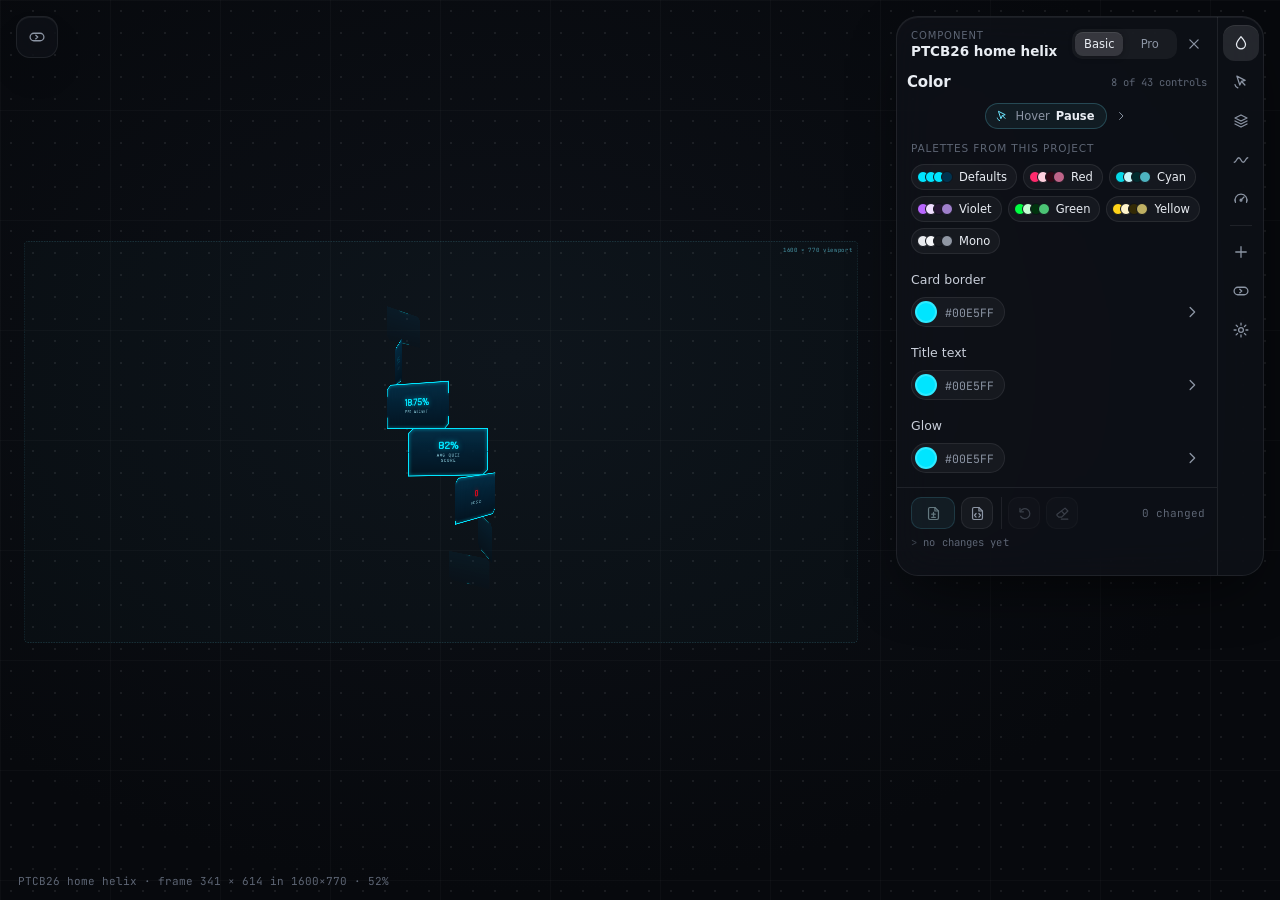
==== commit 2dc310c2: "Revert "Add DJ-access profile pass as the closed dock button" This reverts commit 6c9f5ebe65f8a8836f" ====
--- a/index.html
+++ b/index.html
@@ -7,7 +7,6 @@
   <link rel="icon" href="data:,">
   <link rel="stylesheet" href="lab/fonts/fonts.css">
   <link rel="stylesheet" href="lab/lab.css">
-  <link rel="stylesheet" href="lab/pass.css">
 </head>
 <body>
   <!-- Goo filter for the radial palette picker. Only plain blobs go through it. -->
@@ -109,7 +108,6 @@
   <script src="components/registry.js"></script>
   <script src="lab/motion.js"></script>
   <script src="lab/scan.js"></script>
-  <script src="lab/avatar.js"></script>
   <script src="lab/lab.js"></script>
 </body>
 </html>
--- a/lab/lab.css
+++ b/lab/lab.css
@@ -121,7 +121,7 @@
 /* ---------- dock ---------- */
 .dock {
   position: fixed; z-index: 20; display: flex;
-  width: var(--trig-w, 52px); height: var(--trig-h, 52px); border-radius: var(--trig-r, 26px);
+  width: 52px; height: 52px; border-radius: 26px;
   background: var(--glass);
   -webkit-backdrop-filter: blur(20px) saturate(1.4); backdrop-filter: blur(20px) saturate(1.4);
   border: 1px solid var(--lab-line);
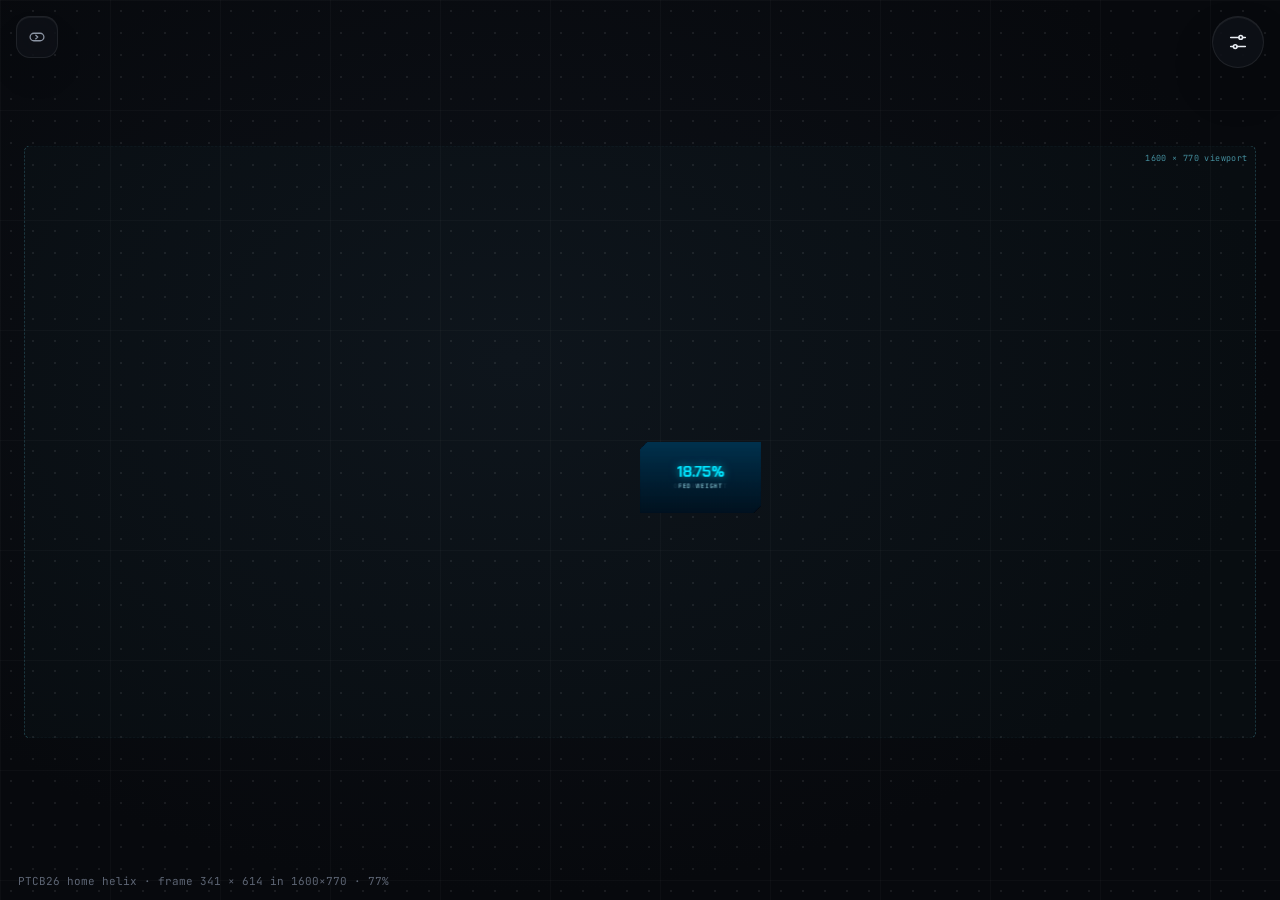
==== commit d696ac86: "feat(icons): add Material Icons registry (Apache-2.0) and build tool from box work; load lab/icons.j" ====
--- a/index.html
+++ b/index.html
@@ -7,6 +7,7 @@
   <link rel="icon" href="data:,">
   <link rel="stylesheet" href="lab/fonts/fonts.css">
   <link rel="stylesheet" href="lab/lab.css">
+  <link rel="stylesheet" href="lab/pass.css">
 </head>
 <body>
   <!-- Goo filter for the radial palette picker. Only plain blobs go through it. -->
@@ -63,7 +64,7 @@
       <div class="card-main">
         <header class="card-head" id="cardHead">
           <div class="head-row">
-            <div class="head-name"><span class="head-kicker">Component</span><strong id="cmpName"></strong></div>
+            <div class="head-name"><span class="head-kicker">Component</span><button class="cmp-pick" id="cmpName" type="button" aria-haspopup="listbox" aria-expanded="false" title="Switch component"></button></div>
             <div class="seg seg-mode" id="modeSeg" role="radiogroup" aria-label="Control set"></div>
             <button class="icon-btn more-dots is-hidden" id="moreBtn" type="button" aria-label="Section options" aria-haspopup="menu" aria-expanded="false" aria-controls="accPop" title="Sections: collapse + motion"></button>
             <button class="icon-btn close-btn" id="dockClose" type="button" aria-label="Close controls (Esc)"></button>
@@ -87,9 +88,7 @@
                   <button class="foot-btn" id="undoBtn" type="button" title="Nothing to undo" aria-label="Undo" disabled></button>
                   <button class="foot-btn" id="resetBtn" type="button" title="Nothing to reset" aria-label="Reset all to defaults" disabled></button>
                 </span>
-                <span class="changed" id="changedCount"></span>
               </div>
-              <div class="foot-log" id="footLog" aria-hidden="true"></div>
               <span class="sr-only" id="footLive" role="status" aria-live="polite"></span>
             </div>
           </div>
@@ -108,6 +107,10 @@
   <script src="components/registry.js"></script>
   <script src="lab/motion.js"></script>
   <script src="lab/scan.js"></script>
+  <script src="lab/avatar.js"></script>
+  <script src="lab/controls.js"></script>
+  <script src="lab/export.js"></script>
+  <script src="lab/icons.js"></script>
   <script src="lab/lab.js"></script>
 </body>
 </html>
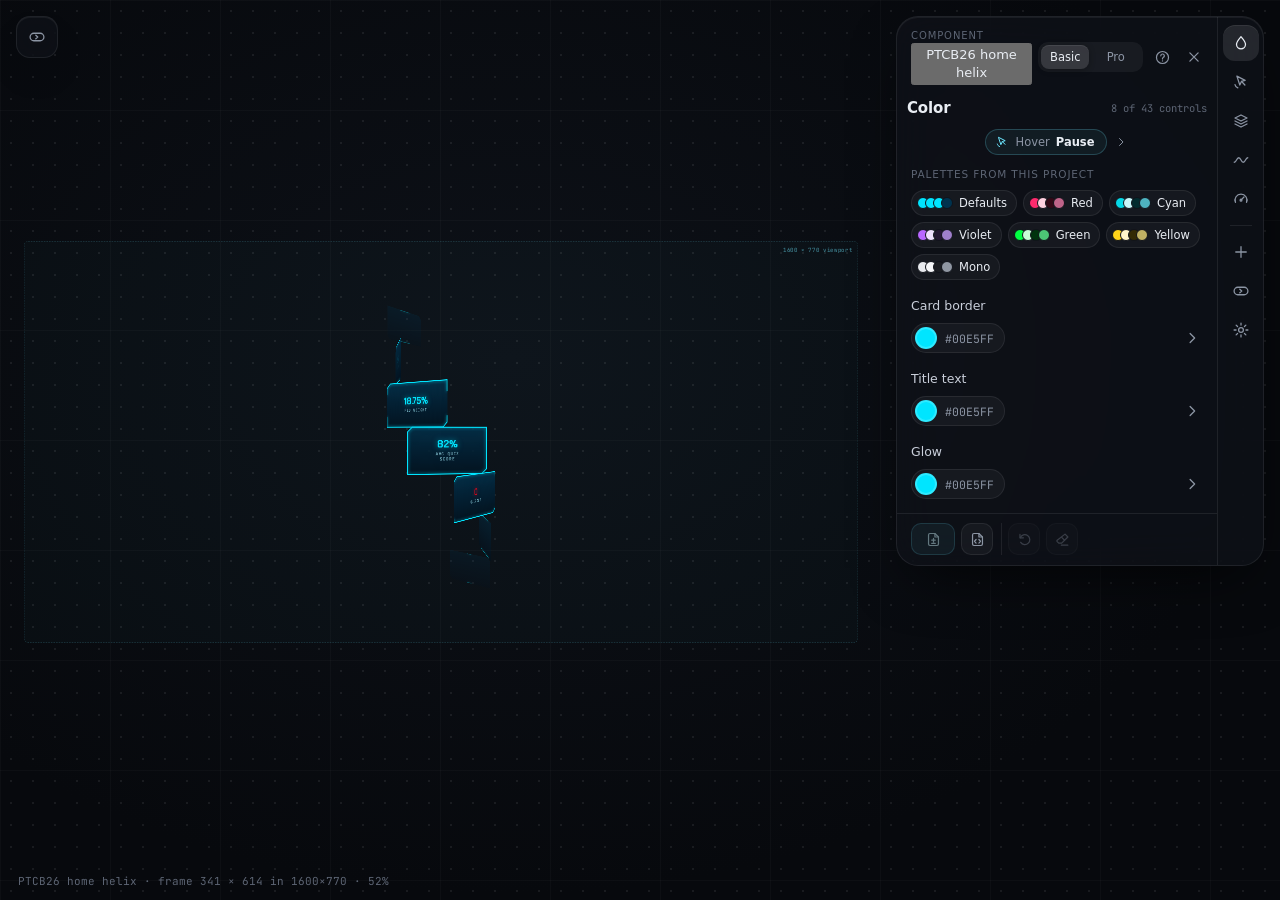
==== commit 93fbe9e6: "feat(dock): merge 3-stage dock into v2's dock (pass -> rail -> card), Pro flick-to-hide with edge ha" ====
--- a/index.html
+++ b/index.html
@@ -8,6 +8,7 @@
   <link rel="stylesheet" href="lab/fonts/fonts.css">
   <link rel="stylesheet" href="lab/lab.css">
   <link rel="stylesheet" href="lab/pass.css">
+  <link rel="stylesheet" href="lab/dock.css">
 </head>
 <body>
   <!-- Goo filter for the radial palette picker. Only plain blobs go through it. -->
@@ -57,7 +58,8 @@
     <div class="stage-note" id="stageNote"></div>
   </main>
 
-  <!-- Dock: one shell. Closed = round trigger; open = the control card with its icon rail. -->
+  <!-- Dock: one shell, 3 stages (lab.js DOCK_STAGES): closed = the all-access lanyard pass (Pro),
+       slim = the thin icon rail, open = card + rail. -->
   <div class="dock" id="dock" data-state="closed">
     <button class="dock-trigger" id="dockTrigger" type="button" aria-label="Open controls" aria-expanded="false" aria-controls="card"></button>
     <section class="card" id="card" aria-label="Controls">
@@ -67,8 +69,10 @@
             <div class="head-name"><span class="head-kicker">Component</span><button class="cmp-pick" id="cmpName" type="button" aria-haspopup="listbox" aria-expanded="false" title="Switch component"></button></div>
             <div class="seg seg-mode" id="modeSeg" role="radiogroup" aria-label="Control set"></div>
             <button class="icon-btn more-dots is-hidden" id="moreBtn" type="button" aria-label="Section options" aria-haspopup="menu" aria-expanded="false" aria-controls="accPop" title="Sections: collapse + motion"></button>
-            <button class="icon-btn close-btn" id="dockClose" type="button" aria-label="Close controls (Esc)"></button>
+            <button class="icon-btn help-btn" id="helpBtn" type="button" aria-label="Help: dock, pass and shortcuts" aria-haspopup="dialog" aria-expanded="false" aria-controls="helpPop"></button>
+            <button class="icon-btn close-btn" id="dockClose" type="button" aria-label="Fold the card (Esc)"></button>
           </div>
+          <div class="help-pop glass" id="helpPop" role="dialog" aria-label="Help" hidden></div>
           <div class="acc-pop glass" id="accPop" role="menu" aria-label="Section options" hidden></div>
           <div class="crumb-row">
             <button class="icon-btn back-btn" id="backBtn" type="button" aria-label="Back"></button>
--- a/lab/pass.css
+++ b/lab/pass.css
@@ -0,0 +1,124 @@
+/* Component Lab profile pass: the closed dock (stage 1) is a VIP / all-access lanyard pass, the part
+   that hangs from a DJ's lanyard: clip + slot punch at the top, access band, photo window, name and
+   role lines, barcode. Portrait (taller than wide), sized for the top-right corner the round button
+   used: 54 x 84 at 16px from the edges, so it clears the stage toolbar (top left) at 1366x768 and 1600x770.
+   --trig-w / --trig-h / --trig-r size the closed dock; lab.js reads them for the stage morph.
+   Restyle hooks (e.g. a future Pioneer XDJ-XZ skin): --pass-accent, --pass-display, --pass-face,
+   --pass-clip, --pass-strap, --strap-w; every part has its own pm-* class. */
+:root {
+  --trig-w: 54px; --trig-h: 84px; --trig-r: 9px;
+  --pass-face: #090c12;
+  --pass-clip: linear-gradient(180deg, #d9dee6, #8a929e 55%, #5d646e);
+  --pass-strap: var(--pass-accent);
+  --strap-w: 12px;
+  --pass-accent: #00e5ff;
+  --pass-display: 'Chakra Petch', var(--ui, system-ui), sans-serif;
+}
+
+/* ---------- the closed dock as a pass ---------- */
+/* lab.css rules sit inside @scope, which wins ties on order; `.dock >` keeps these overrides ahead of them. */
+.dock[data-state="closed"] {
+  border-color: color-mix(in srgb, var(--pass-accent) 42%, transparent);
+  box-shadow: 0 18px 44px -18px rgba(0, 0, 0, 0.85), 0 0 18px -6px color-mix(in srgb, var(--pass-accent) 55%, transparent), inset 0 1px 0 rgba(255, 255, 255, 0.07);
+  transition: box-shadow 0.3s var(--ease-out), border-color 0.3s;
+}
+.dock[data-state="closed"]:hover { border-color: color-mix(in srgb, var(--pass-accent) 75%, transparent); }
+.dock > .dock-trigger { width: calc(var(--trig-w) - 2px); height: calc(var(--trig-h) - 2px); border-radius: calc(var(--trig-r) - 1px); padding: 0; overflow: hidden; background: transparent; }
+.dock > .dock-trigger:hover { background: transparent; }
+.dock-trigger:active .pass-mini { transform: scale(0.96); }
+.dock-trigger:focus-visible { outline-offset: 3px; }
+
+/* ---------- lanyard strap: from the screen edge down to the clip (top anchors only, closed only) ---------- */
+.dock[data-state="closed"][data-anchor^="top"]:not([data-pos="bottom"]):not(.is-morphing)::before {
+  content: ''; position: absolute; left: 50%; bottom: 100%; width: var(--strap-w); height: 17px; margin-left: calc(var(--strap-w) / -2);
+  pointer-events: none; border-radius: 0 0 2px 2px; opacity: 0.85;
+  background:
+    repeating-linear-gradient(180deg, rgba(0, 0, 0, 0.35) 0 1px, transparent 1px 4px),
+    linear-gradient(90deg, color-mix(in srgb, var(--pass-strap) 55%, #000), var(--pass-strap) 50%, color-mix(in srgb, var(--pass-strap) 55%, #000));
+  box-shadow: 0 0 10px -3px var(--pass-strap);
+}
+
+/* ---------- mini lanyard pass (54 x 84) ---------- */
+.pass-mini, .pass-full { --pa: var(--pass-accent); }
+.pass-mini {
+  position: relative; display: flex; flex-direction: column; align-items: center; width: 100%; height: 100%;
+  padding: 14px 0 5px; border-radius: inherit; overflow: hidden; isolation: isolate;
+  background:
+    linear-gradient(165deg, color-mix(in srgb, var(--pa) 18%, #0c1118) 0%, var(--pass-face) 55%, color-mix(in srgb, var(--pa) 9%, var(--pass-face)) 100%);
+  transition: transform 0.35s var(--spring, cubic-bezier(0.34, 1.4, 0.64, 1));
+}
+.dock-trigger:hover .pass-mini { transform: translateY(1px); }
+/* metal clip at the top edge + the slot punch under it */
+.pm-clip { position: absolute; left: 50%; top: 0; width: 14px; height: 5px; margin-left: -7px; border-radius: 0 0 3px 3px; background: var(--pass-clip); box-shadow: 0 1px 2px rgba(0, 0, 0, 0.6); z-index: 1; }
+.pm-slot { position: absolute; left: 50%; top: 7px; width: 16px; height: 3.5px; margin-left: -8px; border-radius: 3px; background: #05070a; box-shadow: inset 0 0 0 1px color-mix(in srgb, var(--pa) 45%, transparent), 0 0 6px color-mix(in srgb, var(--pa) 35%, transparent); }
+.pm-led { position: absolute; right: 5px; top: 6px; width: 4px; height: 4px; border-radius: 50%; background: var(--pa); box-shadow: 0 0 6px var(--pa); animation: pm-blink 2.4s ease-in-out infinite; }
+@keyframes pm-blink { 0%, 100% { opacity: 1; } 50% { opacity: 0.35; } }
+/* access band ("ALL ACCESS" etc.), full width like a printed stripe */
+.pm-band { align-self: stretch; display: block; height: 10px; overflow: hidden; text-align: center; white-space: nowrap;
+  font: 700 6px/10px var(--pass-display); letter-spacing: 0.08em; color: #05070a; background: var(--pa);
+  box-shadow: 0 0 8px -2px var(--pa); }
+.pm-band.is-long { font-size: 5.2px; letter-spacing: 0.04em; }
+.pm-photo { position: relative; display: grid; place-items: center; width: 24px; height: 24px; margin-top: 4px; flex: none; border-radius: 6px; overflow: hidden; color: var(--pa);
+  background: radial-gradient(circle at 30% 25%, color-mix(in srgb, var(--pa) 22%, #0e141c), #070a0f);
+  box-shadow: 0 0 0 1.2px var(--pa), 0 0 8px -1px color-mix(in srgb, var(--pa) 60%, transparent); }
+.pm-photo img { width: 100%; height: 100%; object-fit: cover; display: block; }
+.pm-photo svg { width: 78%; height: 78%; fill: none; stroke: currentColor; stroke-width: 1.8; stroke-linecap: round; stroke-linejoin: round; filter: drop-shadow(0 0 3px color-mix(in srgb, var(--pa) 70%, transparent)); }
+.pm-photo b { font: 700 11px/1 var(--pass-display); letter-spacing: 0.02em; text-shadow: 0 0 8px var(--pa); }
+/* name + role lines (placeholder text until set in Settings > Profile pass) */
+.pm-name, .pm-role { display: block; max-width: calc(100% - 8px); overflow: hidden; text-overflow: ellipsis; white-space: nowrap; text-align: center; text-transform: uppercase; }
+.pm-name { margin-top: 3px; font: 700 7.5px/9px var(--pass-display); letter-spacing: 0.04em; color: #f2fff5; }
+.pm-role { font: 5.5px/7px var(--mono, ui-monospace, monospace); letter-spacing: 0.08em; color: var(--lab-muted, #9aa3b2); }
+.pm-bars { display: block; width: 38px; height: 5px; margin-top: auto; opacity: 0.8;
+  background: repeating-linear-gradient(90deg, var(--pa) 0 1px, transparent 1px 2px, var(--pa) 2px 4px, transparent 4px 5px, var(--pa) 5px 6px, transparent 6px 8px); }
+/* holo sheen: a soft highlight under the pointer plus a slow diagonal sweep */
+.pm-sheen { position: absolute; inset: 0; z-index: 2; pointer-events: none; border-radius: inherit; overflow: hidden; mix-blend-mode: screen;
+  background: radial-gradient(circle at var(--mx, 28%) var(--my, 12%), rgba(255, 255, 255, 0.26), transparent 52%); opacity: 0.55; transition: opacity 0.3s; }
+.pm-sheen::after { content: ''; position: absolute; top: -20%; bottom: -20%; width: 40%; left: -60%; transform: skewX(-18deg);
+  background: linear-gradient(90deg, transparent, color-mix(in srgb, var(--pa) 38%, rgba(255, 255, 255, 0.5)), transparent); animation: pm-sweep 5.5s var(--settle, ease) infinite; }
+@keyframes pm-sweep { 0%, 62% { left: -60%; } 100% { left: 130%; } }
+.dock-trigger:hover .pm-sheen { opacity: 1; }
+
+/* the morph ghost uses the same pass, sized by the ghost box */
+.travel-ghost .pass-mini { width: 100%; height: 100%; border-radius: var(--trig-r); }
+
+/* ---------- Settings > Profile ---------- */
+.pass-stage { display: grid; place-items: center; padding: 14px 0 6px; border-radius: 14px; background:
+  radial-gradient(circle at center, rgba(255, 255, 255, 0.06) 1px, transparent 1.3px) 0 0 / 14px 14px, rgba(255, 255, 255, 0.02); border: 1px solid var(--lab-line); }
+.pass-full { position: relative; display: flex; flex-direction: column; align-items: center; width: 176px; height: 252px; padding: 12px 12px 10px; border-radius: 16px; overflow: hidden; isolation: isolate;
+  background: linear-gradient(160deg, color-mix(in srgb, var(--pa) 22%, #0c1118) 0%, #090c12 52%, color-mix(in srgb, var(--pa) 10%, #090c12) 100%);
+  box-shadow: 0 0 0 1px color-mix(in srgb, var(--pa) 50%, transparent), 0 16px 40px -16px rgba(0, 0, 0, 0.9), 0 0 26px -8px color-mix(in srgb, var(--pa) 55%, transparent); }
+.pf-top { align-self: stretch; display: flex; justify-content: space-between; font: 700 8.5px/1 var(--pass-display); letter-spacing: 0.22em; color: color-mix(in srgb, var(--pa) 80%, #fff); opacity: 0.85; }
+.pass-full .pm-clip { width: 30px; height: 9px; margin-left: -15px; border-radius: 0 0 5px 5px; }
+.pass-full .pf-slot { top: 22px; width: 30px; height: 6px; margin-left: -15px; }
+.pass-full .pm-led { right: 12px; top: 26px; width: 5px; height: 5px; }
+.pf-photo { width: 88px; height: 88px; margin-top: 22px; border-radius: 16px; box-shadow: 0 0 0 2px var(--pa), 0 0 20px -2px color-mix(in srgb, var(--pa) 60%, transparent); }
+.pf-photo b { font-size: 38px; }
+.pf-name { margin-top: 12px; max-width: 100%; font: 700 19px/1.05 var(--pass-display); letter-spacing: 0.04em; text-transform: uppercase; color: #f2fff5; text-shadow: 0 0 12px color-mix(in srgb, var(--pa) 55%, transparent); overflow: hidden; text-overflow: ellipsis; white-space: nowrap; }
+.pf-role { margin-top: 3px; max-width: 100%; font: 10px/1.2 var(--mono); letter-spacing: 0.12em; text-transform: uppercase; color: var(--lab-muted); overflow: hidden; text-overflow: ellipsis; white-space: nowrap; }
+.pf-tier { margin-top: 9px; padding: 3px 9px 2px; border-radius: 6px; font: 700 10.5px/13px var(--pass-display); letter-spacing: 0.2em; color: var(--pa); background: color-mix(in srgb, var(--pa) 14%, transparent); box-shadow: inset 0 0 0 1px color-mix(in srgb, var(--pa) 45%, transparent); }
+.pf-holo { display: block; align-self: stretch; height: 5px; margin-top: 10px; border-radius: 3px; opacity: 0.8;
+  background: linear-gradient(90deg, #ff2a6d, #ffd319, #00ff41, #00e5ff, #b967ff, #ff2a6d); background-size: 200% 100%; animation: pf-holo 6s linear infinite; }
+@keyframes pf-holo { to { background-position: 200% 0; } }
+.pf-foot { white-space: nowrap; align-self: stretch; margin-top: auto; display: flex; align-items: flex-end; justify-content: space-between; gap: 8px; font: 9.5px/1 var(--mono); letter-spacing: 0.12em; color: var(--lab-muted); }
+.pf-bars { width: 78px; height: 20px; margin: 0; opacity: 0.85; }
+.pass-full .pm-sheen { opacity: 0.45; }
+
+.prof-grid { display: grid; grid-template-columns: repeat(4, minmax(0, 1fr)); gap: 6px; }
+.prof-design { display: grid; place-items: center; gap: 2px; padding: 7px 0 5px; border-radius: 10px; border: 1px solid var(--lab-line); background: rgba(255, 255, 255, 0.03); color: var(--lab-muted); font-size: 10px; transition: background 0.15s, color 0.15s, border-color 0.2s; }
+.prof-design svg { width: 24px; height: 24px; fill: none; stroke: currentColor; stroke-width: 1.7; stroke-linecap: round; stroke-linejoin: round; }
+.prof-design:hover { background: rgba(255, 255, 255, 0.07); color: var(--lab-fg); }
+.prof-design.is-on { color: var(--pass-accent); border-color: color-mix(in srgb, var(--pass-accent) 60%, transparent); background: color-mix(in srgb, var(--pass-accent) 10%, transparent); }
+.prof-accents { display: flex; gap: 8px; }
+.prof-accent { width: 24px; height: 24px; border-radius: 50%; padding: 0; background: var(--c); border: 2px solid rgba(255, 255, 255, 0.14); outline: 2px solid transparent; outline-offset: 2px; transition: transform 0.25s var(--spring), outline-color 0.15s; }
+.prof-accent:hover { transform: scale(1.12); }
+.prof-accent.is-on { outline-color: #fff; }
+.prof-photo { display: flex; align-items: center; gap: 8px; flex-wrap: wrap; }
+.prof-photo .note { flex-basis: 100%; }
+
+@media (prefers-reduced-motion: reduce) {
+  .pm-led, .pm-sheen::after, .pf-holo { animation: none; }
+  .pass-mini { transition-duration: 0.01ms; }
+}
+/* a flick / drag of the pass: tilt a little like a badge swinging on its strap */
+.dock-trigger.is-flicking .pass-mini { transform: rotate(-3deg); }
+html.no-motion .pm-led, html.no-motion .pm-sheen::after, html.no-motion .pf-holo { animation: none; }
--- a/lab/dock.css
+++ b/lab/dock.css
@@ -0,0 +1,46 @@
+/* Component Lab dock stages, hide handle and help card (lab.js DOCK_STAGES / PRO_FEATURES).
+   Stage 1 closed = the lanyard pass (lab/pass.css) · 2 slim = thin rail · 3 open = card + rail.
+   Unscoped like pass.css; selectors here are new or out-specify the scoped lab.css rules.
+   Restyle hooks: --dock-hint-*, and the .dock-edge / .dock-hint / .help-* classes. */
+
+/* a hidden dock (Pro flick-to-hide, session only) */
+.dock[hidden] { display: none !important; }
+
+/* Pro: the dock's inner edge steps stages (drag / flick / click); a thin grip shows on hover */
+.dock-edge { position: absolute; top: 14px; bottom: 14px; left: -5px; width: 10px; border: 0; padding: 0; background: transparent; cursor: ew-resize; z-index: 8; display: none; border-radius: 5px; }
+.dock-edge::after { content: ""; position: absolute; left: 4px; top: 50%; width: 2px; height: 34px; margin-top: -17px; border-radius: 1px; background: var(--lab-line); opacity: 0; transition: opacity 0.2s, background 0.2s; }
+.dock-edge:hover::after, .dock-edge.is-flicking::after { opacity: 1; background: var(--lab-accent, #6ee7ff); }
+.dock.has-flick:is([data-state="open"], [data-state="slim"]):not([data-pos="bottom"]) .dock-edge { display: block; }
+.dock[data-anchor$="left"] .dock-edge { left: auto; right: -5px; }
+.dock.is-morphing .dock-edge { display: none !important; }
+
+/* stage 1: the pass is grabbable when it can be flicked */
+.dock.has-flick[data-state="closed"] .dock-trigger { cursor: grab; }
+.dock.has-flick[data-state="closed"] .dock-trigger.is-flicking { cursor: grabbing; }
+
+/* a hidden dock leaves a small handle on its edge: click it (or Alt+D) to bring the dock back */
+.dock-hint { position: fixed; z-index: 21; width: 18px; height: 44px; padding: 0; border: 1px solid var(--lab-line); border-right: 0; border-radius: 10px 0 0 10px; color: var(--lab-muted); display: grid; place-items: center; opacity: 0.6; transition: opacity 0.2s, width 0.2s var(--spring), color 0.2s; right: 0; top: 24px; cursor: pointer; background: var(--glass, rgba(14, 18, 26, 0.7)); }
+.dock-hint[hidden] { display: none; }
+.dock-hint:hover, .dock-hint:focus-visible { opacity: 1; width: 26px; color: var(--lab-fg); }
+.dock-hint .ico { width: 16px; height: 16px; fill: none; stroke: currentColor; stroke-width: 1.8; stroke-linecap: round; stroke-linejoin: round; }
+.dock-hint[data-anchor^="middle"] { top: 50%; margin-top: -22px; }
+.dock-hint[data-anchor^="bottom"] { top: auto; bottom: 24px; }
+.dock-hint[data-edge="left"] { right: auto; left: 0; border-radius: 0 10px 10px 0; border-right: 1px solid var(--lab-line); border-left: 0; }
+.dock-hint[data-edge="left"] .ico { transform: scaleX(-1); }
+.dock-hint[data-edge="bottom"] { top: auto; bottom: 0; right: 50%; margin-right: -22px; width: 44px; height: 16px; border-radius: 10px 10px 0 0; border-right: 1px solid var(--lab-line); border-bottom: 0; }
+.dock-hint[data-edge="bottom"] .ico { transform: rotate(90deg); }
+
+/* ---------- help (?) card in the header ---------- */
+.help-btn .ico { width: 17px; height: 17px; }
+.help-btn[aria-expanded="true"] { color: var(--lab-accent, #6ee7ff); background: rgba(255, 255, 255, 0.07); }
+.help-pop { position: absolute; top: 46px; left: 10px; right: 8px; z-index: 30; padding: 10px 12px 12px; border-radius: 14px; background: rgba(10, 13, 19, 0.97); overflow-y: auto; overscroll-behavior: contain; scrollbar-width: thin; font-size: 11.5px; line-height: 1.45; color: var(--lab-muted); box-shadow: 0 18px 40px -18px rgba(0, 0, 0, 0.9); }
+.help-pop[hidden] { display: none; }
+.help-pop .help-h { margin: 6px 0 4px; text-align: center; font-size: 10px; letter-spacing: 0.09em; text-transform: uppercase; color: var(--lab-dim); }
+.help-pop .help-h:first-child { margin-top: 0; }
+.help-pop ul { margin: 0; padding-left: 16px; display: grid; gap: 3px; }
+.help-pop b { color: var(--lab-fg); font-weight: 600; }
+.help-pop kbd { font: 10.5px var(--mono); padding: 0 4px; border-radius: 4px; background: rgba(255, 255, 255, 0.08); color: var(--lab-fg); }
+.help-pro { display: block; margin: 10px auto 0; padding: 6px 14px; border: 0; border-radius: 9px; background: rgba(110, 231, 255, 0.14); color: var(--lab-accent, #6ee7ff); font: inherit; font-weight: 600; cursor: pointer; }
+.help-pro:hover { background: rgba(110, 231, 255, 0.22); }
+
+@media (prefers-reduced-motion: reduce) { .dock-hint, .dock-edge::after { transition-duration: 0.01ms !important; } }
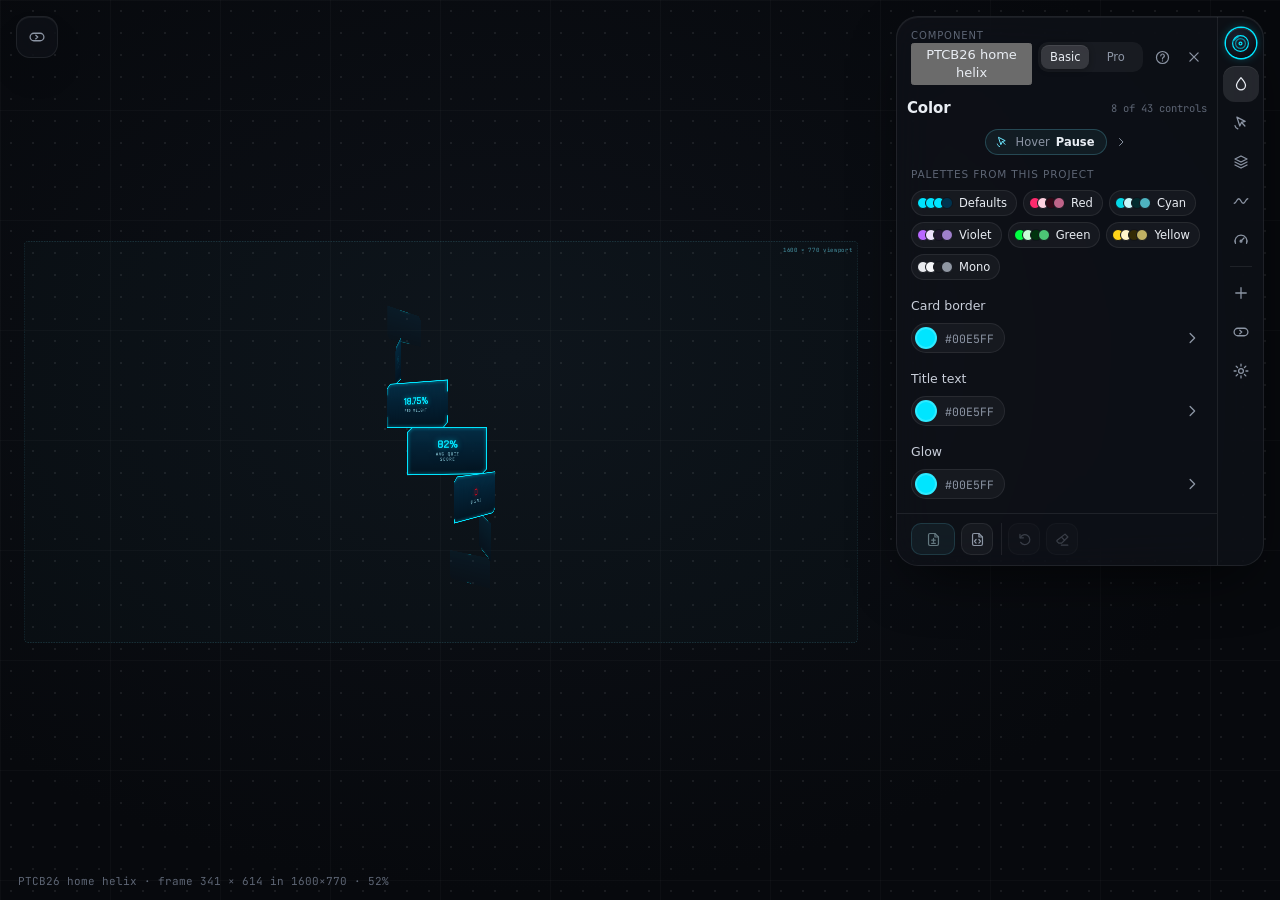
==== commit 7b6db9ff: "feat(dock): round avatar (the pass photo) at the top of the rail steps card -> slim rail -> VIP badg" ====
--- a/index.html
+++ b/index.html
@@ -99,6 +99,8 @@
         </footer>
       </div>
       <nav class="rail" id="rail" aria-label="Control pages">
+        <!-- the pass's photo as a round button: steps the dock through its stages (lab.js railAvatar) -->
+        <button class="rail-btn rail-avatar" id="railAvatar" type="button"></button>
         <div class="rail-tabs" id="railTabs"></div>
         <div class="rail-sep"></div>
         <div class="rail-tools" id="railTools"></div>
--- a/lab/dock.css
+++ b/lab/dock.css
@@ -44,3 +44,18 @@
 .help-pro:hover { background: rgba(110, 231, 255, 0.22); }
 
 @media (prefers-reduced-motion: reduce) { .dock-hint, .dock-edge::after { transition-duration: 0.01ms !important; } }
+
+/* ---------- rail avatar: the pass's photo as a round stage button (top of the rail) ----------
+   Click steps card -> slim rail -> VIP badge and back; Shift+click the other way. Restyle hook: .rail-avatar / .ra-face. */
+.dock .rail .rail-avatar { flex: none; width: 36px; height: 36px; margin: 0 0 5px; border-radius: 50%; }
+.dock .rail .rail-avatar:hover { background: transparent; }
+.rail-avatar .ra-face { --pa: var(--pass-accent, #00e5ff); display: grid; place-items: center; width: 30px; height: 30px; border-radius: 50%; overflow: hidden; color: var(--pa);
+  background: radial-gradient(circle at 38% 32%, #1b2231 0%, #0a0d14 78%);
+  box-shadow: 0 0 0 1.5px var(--pa), 0 0 12px -3px color-mix(in srgb, var(--pa) 70%, transparent), inset 0 1px 0 rgba(255, 255, 255, 0.12);
+  transition: transform 0.2s var(--spring), box-shadow 0.2s; }
+.rail-avatar .ra-face img { width: 100%; height: 100%; object-fit: cover; display: block; }
+.rail-avatar .ra-face svg { width: 70%; height: 70%; fill: none; stroke: currentColor; stroke-width: 1.8; stroke-linecap: round; stroke-linejoin: round; }
+.rail-avatar .ra-face b { font: 700 11px/1 var(--pass-display, var(--mono)); text-shadow: 0 0 8px var(--pa); }
+.rail-avatar:hover .ra-face, .rail-avatar:focus-visible .ra-face { transform: scale(1.07); box-shadow: 0 0 0 2px var(--pa), 0 0 16px -2px var(--pa), inset 0 1px 0 rgba(255, 255, 255, 0.16); }
+.rail-avatar:active .ra-face { transform: scale(0.93); }
+@media (prefers-reduced-motion: reduce) { .rail-avatar .ra-face { transition-duration: 0.01ms; } }
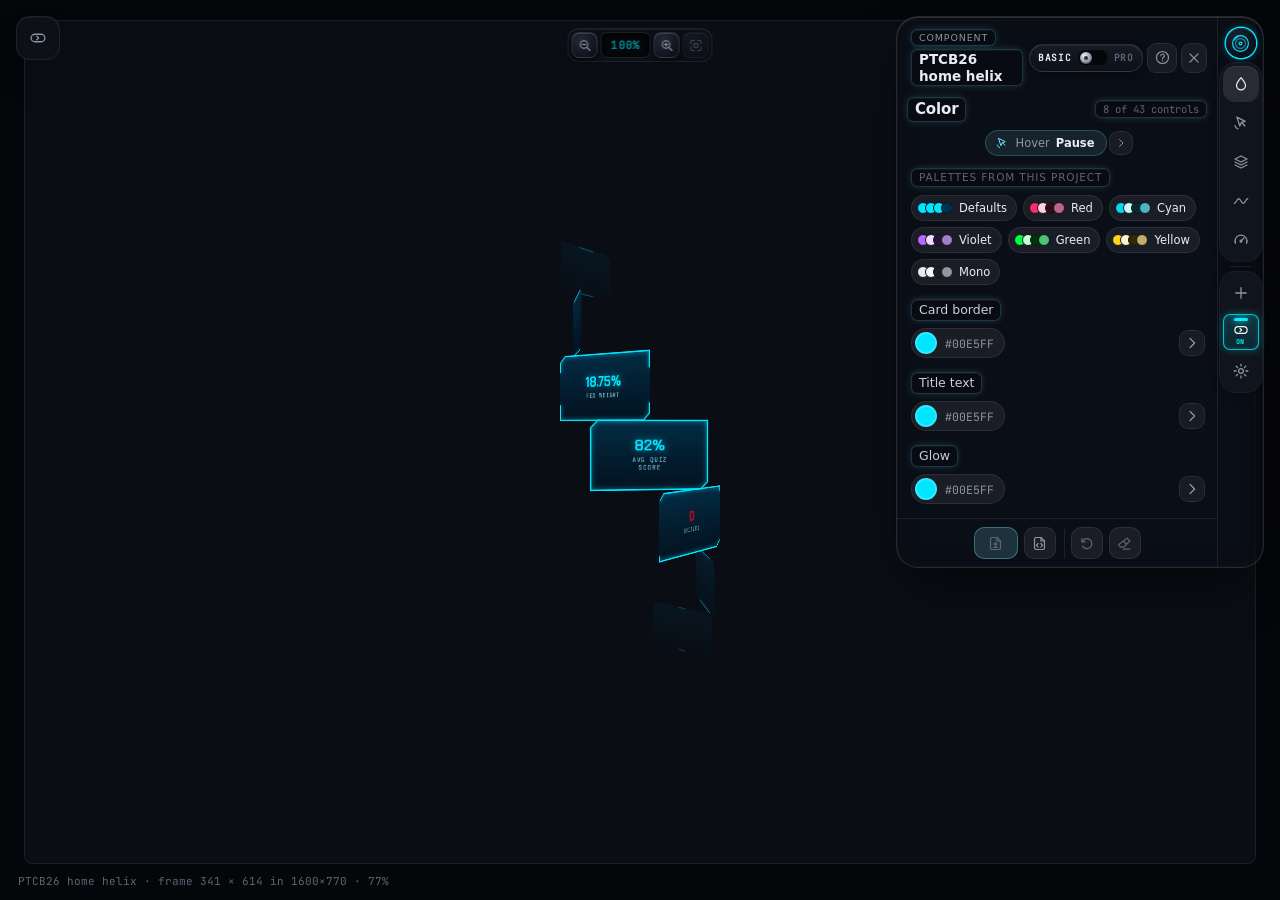
==== commit 3929126c: "feat(dock): clearer liquid glass (Frosted 0.3 tint/14px blur, Clear 0.12, Solid 0.9); legibility chi" ====
--- a/index.html
+++ b/index.html
@@ -67,7 +67,7 @@
         <header class="card-head" id="cardHead">
           <div class="head-row">
             <div class="head-name"><span class="head-kicker">Component</span><button class="cmp-pick" id="cmpName" type="button" aria-haspopup="listbox" aria-expanded="false" title="Switch component"></button></div>
-            <div class="seg seg-mode" id="modeSeg" role="radiogroup" aria-label="Control set"></div>
+            <div class="mode-sw" id="modeSeg"></div>
             <button class="icon-btn more-dots is-hidden" id="moreBtn" type="button" aria-label="Section options" aria-haspopup="menu" aria-expanded="false" aria-controls="accPop" title="Sections: collapse + motion"></button>
             <button class="icon-btn help-btn" id="helpBtn" type="button" aria-label="Help: dock, pass and shortcuts" aria-haspopup="dialog" aria-expanded="false" aria-controls="helpPop"></button>
             <button class="icon-btn close-btn" id="dockClose" type="button" aria-label="Fold the card (Esc)"></button>
--- a/lab/lab.css
+++ b/lab/lab.css
@@ -8,6 +8,15 @@
   --lab-accent: #6ee7ff;
   --lab-danger: #ff6b6b;
   --glass: rgba(15, 18, 25, 0.74);
+  /* sandbox screen + margin (Settings > Viewport > Margin tone sets data-margin on <html>) */
+  --screen-bg: #0a0d13;               /* the screen: one solid colour (the lab's existing stage tone), no dots / grid */
+  --margin-bg: #050609;               /* the margin the toolbar / dock / badge live in: a flat, darker tone */
+  --screen-edge: rgba(255, 255, 255, 0.07);   /* faint hairline where screen meets margin */
+  --screen-radius: 8px;
+  /* expanded dock glass (Settings > Dock > Dock glass sets data-glass on <html>) */
+  --glass-opacity: 0.3;               /* Frosted default; Clear 0.12, Solid 0.9 (dock.css) */
+  --glass-blur: 14px;
+  --card-solid: #10141c;              /* the section cards inside the dock stay opaque on this base */
   --spring: cubic-bezier(0.34, 1.4, 0.64, 1);
   --settle: cubic-bezier(0.22, 1, 0.36, 1);
   --ease-out: cubic-bezier(0.23, 1, 0.32, 1);
@@ -15,496 +24,4364 @@
   --mono: 'JetBrains Mono', ui-monospace, SFMono-Regular, Menlo, monospace;
   color-scheme: dark;
 }
-* { box-sizing: border-box; }
-html, body { margin: 0; height: 100%; overflow: hidden; background: var(--lab-bg); color: var(--lab-fg); font: 13px/1.4 var(--ui); -webkit-font-smoothing: antialiased; }
-button, input, select { font: inherit; color: inherit; }
-button { cursor: pointer; }
-button:disabled { cursor: default; }
-:focus-visible { outline: 2px solid var(--lab-accent); outline-offset: 2px; }
-.lab-defs { position: absolute; width: 0; height: 0; overflow: hidden; }
-.ico { width: 18px; height: 18px; fill: none; stroke: currentColor; stroke-width: 1.7; stroke-linecap: round; stroke-linejoin: round; flex: none; }
-
-.glass {
-  background: var(--glass);
-  -webkit-backdrop-filter: blur(18px) saturate(1.4);
-  backdrop-filter: blur(18px) saturate(1.4);
-  border: 1px solid var(--lab-line);
-  box-shadow: 0 18px 50px -18px rgba(0, 0, 0, 0.7), inset 0 1px 0 rgba(255, 255, 255, 0.05);
+
+* {
+  box-sizing: border-box;
+}
+
+html,
+body {
+  margin: 0;
+  height: 100%;
+  overflow: hidden;
+  background: var(--lab-bg);
+  color: var(--lab-fg);
+  font: 13px/1.4 var(--ui);
+  -webkit-font-smoothing: antialiased;
+}
+
+.lab-defs {
+  position: absolute;
+  width: 0;
+  height: 0;
+  overflow: hidden;
 }
 
 /* ---------- stage ---------- */
 .stage {
-  position: fixed; inset: 0; overflow: hidden;
-  background:
-    radial-gradient(circle at center, rgba(255, 255, 255, 0.075) 1px, transparent 1.3px) 0 0 / 22px 22px,
-    linear-gradient(rgba(255, 255, 255, 0.025) 1px, transparent 1px) 0 0 / 110px 110px,
-    linear-gradient(90deg, rgba(255, 255, 255, 0.025) 1px, transparent 1px) 0 0 / 110px 110px,
-    radial-gradient(ellipse at 40% 40%, #0d1118 0%, var(--lab-bg) 70%);
+  position: fixed;
+  inset: 0;
+  overflow: hidden;
+  /* the margin around the screen: flat solid tone, no frame lines / glow (see "screen + margin" at the end) */
+  background: var(--margin-bg);
 }
-.stage-fit { position: absolute; transition: left 0.5s var(--settle), top 0.5s var(--settle), width 0.5s var(--settle), height 0.5s var(--settle); }
-.stage-scaler { position: absolute; left: 50%; top: 50%; transform-origin: center; transition: transform 0.5s var(--settle); }
-.lab-frame { position: absolute; left: 50%; top: 50%; transform: translate(-50%, -50%); }
-.vp-box { position: absolute; inset: 0; display: none; border: 1px dashed rgba(110, 231, 255, 0.28); border-radius: 8px; background: rgba(110, 231, 255, 0.018); pointer-events: none; }
-.vp-box.is-on { display: block; }
-.vp-tag { position: absolute; right: 10px; top: 8px; font: 11px var(--mono); color: rgba(110, 231, 255, 0.6); }
-
-/* Floating nested toolbar. Fixed layer over the stage: it never takes part in the stage layout,
-   so the sandbox box is identical whether it is closed, open or showing its menu. */
-.tb { position: fixed; top: 16px; left: 16px; z-index: 12; display: flex; align-items: center; padding: 4px; border-radius: 14px; max-width: calc(100vw - 32px); }
-.tb[data-out="false"] { display: none; }
-body:has(.dock[data-state="open"][data-anchor$="left"]:not([data-pos="bottom"])) .tb { left: auto; right: 16px; flex-direction: row-reverse; }
-.tb-icon { width: 32px; height: 32px; border: 0; border-radius: 10px; padding: 0; display: grid; place-items: center; flex: none; background: transparent; color: var(--lab-muted); transition: background 0.15s, color 0.15s; touch-action: pan-y; }
-.tb-icon:hover { background: rgba(255, 255, 255, 0.07); color: var(--lab-fg); }
-.tb-icon[aria-expanded="true"] { color: var(--lab-accent, #6ee7ff); }
-.tb-icon .ico { transition: transform 0.4s var(--spring-soft); }
-.tb-icon[aria-expanded="true"] .ico { transform: rotate(180deg); }
-.tb-groups { display: flex; align-items: center; }
-/* each group animates its own column from 0 to its natural width (one at a time, staggered in JS) */
-.tb-group { display: grid; grid-template-columns: 0fr; opacity: 0; transition: grid-template-columns var(--tb-dur, 0.42s) var(--tb-ease, var(--spring-soft)), opacity 0.22s var(--ease-out); transition-delay: var(--tb-delay, 0s); }
-.tb-group.is-open { grid-template-columns: 1fr; opacity: 1; }
-.tb-group:has(.time.is-hidden) { display: none; }
-.tb-inner { min-width: 0; overflow: hidden; display: flex; align-items: center; justify-content: center; }
-.tb-inner > * { margin-left: 6px; }
-.tb-group.is-open .tb-inner { overflow: visible; }
-.tb-group.is-moving .tb-inner { overflow: hidden; }
-.tb-group .seg, .tb-group .time { flex: none; }
-.tb-pick { width: auto; min-width: 104px; max-width: 280px; height: 30px; display: flex; align-items: center; justify-content: center; gap: 6px; padding: 0 26px 0 12px; border: 1px solid var(--lab-line); border-radius: 9px; font-size: 12.5px; color: var(--lab-fg);
-  background: rgba(255, 255, 255, 0.06) url("data:image/svg+xml,%3Csvg xmlns='http://www.w3.org/2000/svg' viewBox='0 0 24 24' fill='none' stroke='%238c95a4' stroke-width='2' stroke-linecap='round'%3E%3Cpath d='M7 10l5 5 5-5'/%3E%3C/svg%3E") no-repeat right 7px center / 14px; }
-.tb-pick:hover { background-color: rgba(255, 255, 255, 0.09); }
-.tb-pick-name { min-width: 0; flex: 0 1 auto; overflow: hidden; text-overflow: ellipsis; white-space: nowrap; text-align: center; }
-/* the component menu is its own floating layer (on <body>), so its size changes nothing */
-.tb-menu { position: fixed; z-index: 40; min-width: 104px; max-width: 320px; width: max-content; max-height: min(60vh, 420px); overflow: auto; padding: 5px; border-radius: 12px; display: flex; flex-direction: column; gap: 2px; transform-origin: top left; }
-.tb-menu[hidden] { display: none; }
-.tb-opt { min-width: 0; overflow: hidden; text-overflow: ellipsis; display: block; align-items: center; justify-content: center; gap: 8px; text-align: center; padding: 7px 12px; border-radius: 8px; border: 0; background: transparent; color: var(--lab-muted); font-size: 12.5px; white-space: nowrap; }
-.tb-opt:hover, .tb-opt:focus-visible { background: rgba(255, 255, 255, 0.07); color: var(--lab-fg); outline: none; }
-.tb-opt[aria-selected="true"] { color: var(--lab-fg); background: rgba(110, 231, 255, 0.1); }
-.is-flicking { cursor: grabbing; }
-/* secondary groups size from the primary component group (--tb-unit = its width) */
-.tb .time .range-sm { width: clamp(72px, calc(var(--tb-unit, 140px) * 0.62), 150px); }
-.seg.seg-xs .seg-btn { padding: 4px 8px; font-size: 11.5px; min-width: 0; }
-.rail-btn.is-on { color: var(--lab-accent, #6ee7ff); }
-.stage-note { position: fixed; left: 18px; bottom: 12px; font: 11px var(--mono); color: var(--lab-dim); pointer-events: none; white-space: nowrap; }
-.time { display: flex; align-items: center; gap: 6px; padding-left: 4px; border-left: 1px solid var(--lab-line); }
-.time.is-hidden { display: none; }
-
-.lab-select {
-  appearance: none; -webkit-appearance: none;
-  background: rgba(255, 255, 255, 0.06) url("data:image/svg+xml,%3Csvg xmlns='http://www.w3.org/2000/svg' viewBox='0 0 24 24' fill='none' stroke='%238c95a4' stroke-width='2' stroke-linecap='round'%3E%3Cpath d='M7 10l5 5 5-5'/%3E%3C/svg%3E") no-repeat right 7px center / 14px;
-  border: 1px solid var(--lab-line); border-radius: 9px; padding: 5px 26px 5px 10px; font-size: 12.5px; min-width: 0;
+
+.stage-fit {
+  position: absolute;
+  transition: left 0.5s var(--settle), top 0.5s var(--settle), width 0.5s var(--settle), height 0.5s var(--settle);
 }
-.lab-select option { background: #11141b; }
-
-/* ---------- buttons ---------- */
-.icon-btn { width: 30px; height: 30px; border: 0; border-radius: 9px; background: transparent; color: var(--lab-muted); display: grid; place-items: center; padding: 0; flex: none; transition: background 0.15s, color 0.15s; }
-.icon-btn:hover { background: rgba(255, 255, 255, 0.07); color: var(--lab-fg); }
-.btn { display: inline-flex; align-items: center; justify-content: center; gap: 6px; padding: 7px 12px; border-radius: 10px; background: rgba(255, 255, 255, 0.06); border: 1px solid rgba(255, 255, 255, 0.1); font-size: 12.5px; font-weight: 500; transition: background 0.15s, opacity 0.2s, transform 0.15s var(--ease-out); white-space: nowrap; }
-.btn:hover:not(:disabled) { background: rgba(255, 255, 255, 0.1); }
-.btn:active:not(:disabled) { transform: scale(0.97); }
-.btn:disabled { opacity: 0.42; }
-.btn .ico { width: 15px; height: 15px; }
-.btn-primary { background: rgba(110, 231, 255, 0.13); border-color: rgba(110, 231, 255, 0.34); color: #cdf7ff; }
-.btn-primary:hover:not(:disabled) { background: rgba(110, 231, 255, 0.2); }
-.btn-row { display: flex; gap: 8px; flex-wrap: wrap; }
-.link-btn { border: 0; background: none; padding: 0; color: var(--lab-accent); font-size: 12px; align-self: flex-start; }
-.link-btn:hover { text-decoration: underline; }
-
-/* ---------- segmented + velocity pill ---------- */
-.seg { position: relative; display: inline-grid; grid-auto-flow: column; gap: 2px; padding: 3px; border-radius: 10px; background: rgba(255, 255, 255, 0.05); flex: none; }
-.seg-pill { position: absolute; left: 0; top: 0; border-radius: 8px; background: rgba(255, 255, 255, 0.13); box-shadow: 0 1px 6px rgba(0, 0, 0, 0.3), inset 0 1px 0 rgba(255, 255, 255, 0.08); pointer-events: none; transform-origin: center; opacity: 0; will-change: transform; }
-.seg-btn { position: relative; z-index: 1; border: 0; background: none; color: var(--lab-muted); font-size: 12px; padding: 4px 10px; border-radius: 8px; white-space: nowrap; transition: color 0.2s; }
-.seg-btn:hover:not(:disabled) { color: var(--lab-fg); }
-.seg-btn.is-on { color: var(--lab-fg); }
-.seg-btn:disabled { opacity: 0.38; }
-.ctl .seg { display: grid; width: 100%; }
-.seg-mode .seg-btn { padding: 4px 9px; font-size: 11.5px; }
-
-/* ---------- dock ---------- */
-.dock {
-  position: fixed; z-index: 20; display: flex;
-  width: 52px; height: 52px; border-radius: 26px;
-  background: var(--glass);
-  -webkit-backdrop-filter: blur(20px) saturate(1.4); backdrop-filter: blur(20px) saturate(1.4);
-  border: 1px solid var(--lab-line);
-  box-shadow: 0 22px 60px -20px rgba(0, 0, 0, 0.8), inset 0 1px 0 rgba(255, 255, 255, 0.06);
+
+.stage-scaler {
+  position: absolute;
+  left: 50%;
+  top: 50%;
+  transform-origin: center;
+  transition: transform 0.5s var(--settle);
 }
-.dock[data-state="open"] { width: auto; height: auto; border-radius: 22px; }
-.dock.is-morphing { overflow: hidden; }
-.dock[data-anchor^="top"] { top: 16px; }
-.dock[data-anchor^="bottom"] { bottom: 16px; }
-.dock[data-anchor^="middle"] { top: 50%; translate: 0 -50%; }
-.dock[data-anchor$="right"] { right: 16px; justify-content: flex-end; }
-.dock[data-anchor$="left"] { left: 16px; justify-content: flex-start; }
-.dock[data-anchor$="center"] { left: 50%; translate: -50% 0; justify-content: center; }
-.dock[data-anchor="middle-center"] { translate: -50% -50%; }
-.dock[data-anchor^="top"] { align-items: flex-start; }
-.dock[data-anchor^="middle"] { align-items: center; }
-.dock[data-anchor^="bottom"] { align-items: flex-end; }
-.dock[data-pos="bottom"] { top: auto; bottom: 16px; left: 50%; right: auto; translate: -50% 0; justify-content: center; align-items: flex-end; }
-.dock-trigger { width: 50px; height: 50px; border: 0; border-radius: 25px; background: transparent; color: var(--lab-fg); display: grid; place-items: center; padding: 0; flex: none; transition: background 0.2s; }
-.dock-trigger:hover { background: rgba(255, 255, 255, 0.06); }
-.dock-trigger .ico { width: 22px; height: 22px; }
-.dock[data-state="open"] .dock-trigger { display: none; }
-.dock[data-state="closed"] .card { display: none; }
-
-.card { display: flex; flex: none; width: var(--card-w, 392px); max-height: var(--card-maxh, 720px); }
-.card-main { flex: 1; min-width: 0; display: flex; flex-direction: column; }
-.card-head { position: relative; z-index: 6; padding: 12px 10px 8px 14px; flex: none; }
-.head-row { display: flex; align-items: center; gap: 4px; }
-.head-name { flex: 1; min-width: 0; display: flex; flex-direction: column; }
-.head-kicker { font-size: 10px; letter-spacing: 0.09em; text-transform: uppercase; color: var(--lab-dim); }
-.head-name { margin-right: 2px; }
-/* the name wraps to a second line instead of being cut off by the mode switch and ⋮ */
-.head-name strong { font-size: 13.5px; line-height: 1.22; font-weight: 600; overflow-wrap: anywhere; display: -webkit-box; -webkit-line-clamp: 2; -webkit-box-orient: vertical; overflow: hidden; }
-.crumb-row { display: flex; align-items: center; margin-top: 10px; min-height: 26px; }
-.back-btn { width: 0; height: 26px; opacity: 0; overflow: hidden; pointer-events: none; transition: width 0.3s var(--settle), opacity 0.2s, margin 0.3s var(--settle); margin-left: -4px; }
-.back-btn.is-on { width: 26px; opacity: 1; pointer-events: auto; margin-right: 4px; }
-.page-title { margin: 0; font-size: 15px; font-weight: 600; letter-spacing: -0.01em; white-space: nowrap; }
-.page-meta { margin-left: auto; padding-left: 8px; font: 10.5px var(--mono); color: var(--lab-dim); white-space: nowrap; }
-
-.pages { position: relative; overflow: hidden; flex: none; }
-.page { position: relative; height: 100%; }
-.page.is-scroll { overflow-y: auto; overscroll-behavior: contain; scrollbar-width: thin; scrollbar-color: rgba(255, 255, 255, 0.18) transparent; }
-.page.is-leaving { position: absolute; left: 0; right: 0; pointer-events: none; }
-.page-inner { display: flex; flex-direction: column; gap: 14px; padding: 4px 12px 14px 14px; }
-
-.card-foot { display: grid; grid-template-rows: 1fr; border-top: 1px solid var(--lab-line); transition: grid-template-rows 0.32s var(--settle), opacity 0.22s var(--ease-out), border-color 0.3s; flex: none; }
-.card-foot.is-collapsed { grid-template-rows: 0fr; opacity: 0; border-top-color: transparent; pointer-events: none; }
-.foot-inner { min-height: 0; overflow: hidden; }
-.foot-body { display: flex; flex-direction: column; gap: 6px; padding: 9px 12px 10px 14px; }
-.foot-row { display: flex; align-items: center; gap: 6px; }
-.foot-btn { width: 32px; height: 32px; border-radius: 10px; border: 1px solid var(--lab-line); background: rgba(255, 255, 255, 0.04); color: var(--lab-muted); display: grid; place-items: center; padding: 0; flex: none; transition: color 0.2s, background 0.2s, border-color 0.2s, transform 0.15s var(--ease-out), opacity 0.2s; }
-.foot-btn .ico { width: 17px; height: 17px; }
-.foot-btn:hover:not(:disabled) { color: var(--lab-fg); background: rgba(110, 231, 255, 0.08); border-color: rgba(110, 231, 255, 0.28); }
-.foot-btn:active:not(:disabled) { transform: scale(0.92); }
-.foot-btn:disabled { opacity: 0.35; }
-.foot-btn-primary { width: 44px; color: #cdf7ff; background: rgba(110, 231, 255, 0.13); border-color: rgba(110, 231, 255, 0.34); }
-.foot-btn-primary:hover:not(:disabled) { background: rgba(110, 231, 255, 0.2); border-color: rgba(110, 231, 255, 0.5); }
-.foot-btn-primary:disabled { opacity: 0.45; }
-.foot-btn.is-ok { color: var(--lab-accent); border-color: rgba(110, 231, 255, 0.5); background: rgba(110, 231, 255, 0.12); }
-.foot-btn.is-bad { color: var(--lab-danger); border-color: rgba(255, 107, 107, 0.5); }
-.changed { margin-left: auto; font: 11px var(--mono); color: var(--lab-dim); white-space: nowrap; transition: color 0.2s; }
-.changed.is-on { color: var(--lab-accent); }
-.foot-log { font: 10.5px/15px var(--mono); min-height: 30px; color: rgba(110, 231, 255, 0.72); letter-spacing: 0.01em; }
-.log-line { white-space: nowrap; overflow: hidden; text-overflow: ellipsis; }
-.log-line.is-old { opacity: 0.42; }
-.log-line.is-idle { color: var(--lab-dim); }
-.log-line.is-bad { color: #ff9c9c; }
-.log-caret { opacity: 0.6; }
-.sr-only { position: absolute; width: 1px; height: 1px; overflow: hidden; clip: rect(0 0 0 0); white-space: nowrap; }
-
-/* rail */
-.rail { width: 46px; flex: none; display: flex; flex-direction: column; align-items: center; padding: 8px 0; border-left: 1px solid var(--lab-line); }
-.rail-tabs, .rail-tools { position: relative; display: flex; flex-direction: column; gap: 3px; }
-.rail-sep { width: 22px; height: 1px; background: var(--lab-line); margin: 8px 0; flex: none; }
-.rail-pill { position: absolute; left: 0; top: 0; border-radius: 12px; background: rgba(255, 255, 255, 0.1); box-shadow: inset 0 1px 0 rgba(255, 255, 255, 0.07); pointer-events: none; opacity: 0; transform-origin: center; will-change: transform; }
-.rail-btn { position: relative; z-index: 1; width: 36px; height: 36px; border: 0; border-radius: 12px; background: transparent; color: var(--lab-muted); display: grid; place-items: center; padding: 0; transition: color 0.2s, background 0.2s; }
-.rail-btn:hover { color: var(--lab-fg); }
-.rail-tool:hover { background: rgba(255, 255, 255, 0.06); }
-.rail-btn.is-active { color: var(--lab-fg); }
-.rail-tool.is-active { background: rgba(255, 255, 255, 0.1); }
-.rail-tip {
-  position: absolute; right: calc(100% + 8px); top: 50%; translate: 4px -50%; padding: 4px 8px; border-radius: 8px;
-  background: rgba(8, 10, 14, 0.94); border: 1px solid var(--lab-line); color: var(--lab-fg); font-size: 11.5px; white-space: nowrap;
-  opacity: 0; filter: blur(4px); pointer-events: none; transition: opacity 0.16s var(--ease-out), translate 0.2s var(--ease-out), filter 0.2s var(--ease-out);
+
+.lab-frame {
+  position: absolute;
+  left: 50%;
+  top: 50%;
+  transform: translate(-50%, -50%);
 }
-.rail-btn:hover .rail-tip, .rail-btn:focus-visible .rail-tip, .rail-btn.is-flash .rail-tip { opacity: 1; translate: 0 -50%; filter: blur(0); }
-.dock[data-anchor$="left"]:not([data-pos="bottom"]) .rail-tip { right: auto; left: calc(100% + 8px); }
-
-/* ---------- controls ---------- */
-.ctl { display: flex; flex-direction: column; gap: 7px; }
-.ctl-head { display: flex; align-items: center; gap: 8px; min-height: 22px; }
-.ctl-label { flex: 1; min-width: 0; font-size: 12.5px; color: #c9cfda; user-select: none; white-space: nowrap; overflow: hidden; text-overflow: ellipsis; }
-.ctl-label.sub { flex: none; font-size: 10.5px; letter-spacing: 0.08em; text-transform: uppercase; color: var(--lab-dim); }
-.ctl-label.sec { margin-top: 2px; margin-bottom: -6px; }
-.ctl-val { font: 11.5px var(--mono); color: var(--lab-muted); white-space: nowrap; transition: color 0.2s; }
-.ctl.is-changed .ctl-val { color: var(--lab-accent); }
-.ctl.is-changed > .ctl-head .ctl-label::after { content: ''; display: inline-block; width: 5px; height: 5px; margin-left: 6px; border-radius: 50%; background: var(--lab-accent); vertical-align: middle; }
-.star { width: 22px; height: 22px; border: 0; border-radius: 6px; padding: 0; background: none; color: var(--lab-dim); display: grid; place-items: center; flex: none; transition: color 0.15s, transform 0.25s var(--spring); }
-.star .ico { width: 15px; height: 15px; }
-.star:hover { color: var(--lab-fg); }
-.star.is-on { color: #ffd166; }
-.star.is-on .ico { fill: currentColor; }
-.star:active { transform: scale(0.85); }
-.empty, .note { margin: 0; font-size: 11.5px; line-height: 1.45; color: var(--lab-muted); }
-
-.range { -webkit-appearance: none; appearance: none; width: 100%; height: 18px; margin: 0; background: transparent; --p: 50%; }
-.range::-webkit-slider-runnable-track { height: 4px; border-radius: 2px; background: linear-gradient(90deg, var(--lab-accent) var(--p), rgba(255, 255, 255, 0.1) var(--p)); }
-.range::-webkit-slider-thumb { -webkit-appearance: none; width: 14px; height: 14px; margin-top: -5px; border-radius: 50%; background: #fff; border: 0; box-shadow: 0 1px 4px rgba(0, 0, 0, 0.5), 0 0 0 4px rgba(110, 231, 255, 0); transition: box-shadow 0.2s, transform 0.2s var(--spring); }
-.range:hover::-webkit-slider-thumb { box-shadow: 0 1px 4px rgba(0, 0, 0, 0.5), 0 0 0 4px rgba(110, 231, 255, 0.18); }
-.range:active::-webkit-slider-thumb { transform: scale(1.15); }
-.range::-moz-range-track { height: 4px; border-radius: 2px; background: rgba(255, 255, 255, 0.1); }
-.range::-moz-range-progress { height: 4px; border-radius: 2px; background: var(--lab-accent); }
-.range::-moz-range-thumb { width: 14px; height: 14px; border-radius: 50%; background: #fff; border: 0; }
-.range-sm { width: 120px; }
-
-.switch { position: relative; width: 34px; height: 20px; border-radius: 10px; border: 0; padding: 0; background: rgba(255, 255, 255, 0.14); flex: none; transition: background 0.2s; }
-.switch .knob { position: absolute; left: 2px; top: 2px; width: 16px; height: 16px; border-radius: 50%; background: #fff; box-shadow: 0 1px 3px rgba(0, 0, 0, 0.4); transition: transform 0.4s var(--spring); }
-.switch[aria-checked="true"] { background: var(--lab-accent); }
-.switch[aria-checked="true"] .knob { transform: translateX(14px); }
-
-.swatch-line { display: flex; align-items: center; gap: 8px; }
-.more-btn { margin-left: auto; width: 26px; height: 26px; }
-.chips { display: flex; gap: 6px; flex-wrap: nowrap; min-width: 0; }
-.chips-wrap { flex-wrap: wrap; }
-.chip { width: 22px; height: 22px; border-radius: 50%; padding: 0; background: var(--c); border: 2px solid rgba(255, 255, 255, 0.12); box-shadow: inset 0 0 0 1px rgba(0, 0, 0, 0.25); flex: none; transition: transform 0.25s var(--spring), outline-color 0.15s; outline: 2px solid transparent; outline-offset: 2px; }
-.chip:hover { transform: scale(1.12); }
-.chip.is-on { outline-color: #fff; }
-.swatch-trigger { display: flex; align-items: center; gap: 8px; padding: 3px 10px 3px 3px; border-radius: 999px; border: 1px solid var(--lab-line); background: rgba(255, 255, 255, 0.04); transition: background 0.15s; }
-.swatch-trigger:hover, .swatch-trigger.is-open { background: rgba(255, 255, 255, 0.08); }
-.sw { width: 22px; height: 22px; border-radius: 50%; border: 2px solid rgba(255, 255, 255, 0.18); flex: none; }
-.sw-hex { font: 11.5px var(--mono); color: var(--lab-muted); }
-.ctl.is-changed .sw-hex { color: var(--lab-accent); }
-
-/* palette presets */
-.presets { display: flex; flex-direction: column; gap: 8px; }
-.preset-row { display: flex; flex-wrap: wrap; gap: 6px; }
-.preset { display: inline-flex; align-items: center; gap: 6px; padding: 4px 9px 4px 5px; border-radius: 999px; border: 1px solid var(--lab-line); background: rgba(255, 255, 255, 0.04); font-size: 11.5px; transition: background 0.15s, transform 0.2s var(--spring); }
-.preset:hover { background: rgba(255, 255, 255, 0.09); }
-.preset:active { transform: scale(0.96); }
-.preset-dots { display: inline-flex; }
-.preset-dots i { width: 12px; height: 12px; border-radius: 50%; border: 1.5px solid #10131a; margin-left: -4px; }
-.preset-dots i:first-child { margin-left: 0; }
-
-/* advanced disclosure */
-.adv { border-top: 1px solid var(--lab-line); padding-top: 4px; }
-.adv-btn { width: 100%; display: flex; align-items: center; gap: 8px; padding: 6px 0; border: 0; background: none; color: var(--lab-muted); font-size: 12px; }
-.adv-btn:hover { color: var(--lab-fg); }
-.adv-n { font: 10.5px var(--mono); padding: 1px 6px; border-radius: 6px; background: rgba(255, 255, 255, 0.07); }
-.adv-chev { margin-left: auto; width: 15px; height: 15px; transition: transform 0.35s var(--spring); }
-.adv.is-open .adv-chev { transform: rotate(90deg); }
-.adv-body { display: grid; grid-template-rows: 0fr; transition: grid-template-rows 0.46s var(--spring-soft, var(--settle)); }
-.adv.is-open .adv-body { grid-template-rows: 1fr; }
-.adv-inner { min-height: 0; overflow: hidden; display: flex; flex-direction: column; gap: 14px; }
-.adv-inner > :first-child { margin-top: 8px; }
-.adv-inner > :last-child { margin-bottom: 2px; }
-
-/* nested colour page */
-.role-current { display: flex; align-items: center; gap: 12px; }
-.sw-big { width: 44px; height: 44px; border-radius: 12px; border: 1px solid rgba(255, 255, 255, 0.15); flex: none; }
-.role-note { font: 11px var(--mono); color: var(--lab-muted); }
-.role-actions { display: flex; gap: 14px; }
-.custom-box { display: none; align-items: center; gap: 8px; }
-.custom-box.is-open { display: flex; }
-.color-in { width: 36px; height: 30px; padding: 0; border: 0; background: none; flex: none; }
-.hex-in { width: 92px; padding: 6px 8px; border-radius: 8px; border: 1px solid var(--lab-line); background: rgba(0, 0, 0, 0.3); font: 12px var(--mono); }
-.hex-in.is-bad { border-color: var(--lab-danger); }
-
-/* radial gooey picker */
-.arc { position: fixed; z-index: 50; width: 0; height: 0; }
-.arc-goo, .arc-top { position: absolute; left: -100px; top: -100px; width: 200px; height: 200px; pointer-events: none; }
-.arc-goo { filter: url(#labGoo); }
-.arc-blob { position: absolute; left: 83px; top: 83px; width: 34px; height: 34px; border-radius: 50%; background: #262d3a; }
-.arc-core { left: 85px; top: 85px; width: 30px; height: 30px; }
-.arc-dot { position: absolute; left: 88px; top: 88px; width: 24px; height: 24px; padding: 0; border-radius: 50%; background: var(--c); border: 2px solid rgba(255, 255, 255, 0.22); pointer-events: auto; transition: box-shadow 0.15s; }
-.arc-dot:hover { box-shadow: 0 0 0 2px rgba(255, 255, 255, 0.5); }
-.arc-dot.is-on { box-shadow: 0 0 0 2px #fff; }
-.arc.is-closing .arc-dot { pointer-events: none; }
-
-/* settings */
-.anchor-grid { display: grid; grid-template-columns: repeat(3, 30px); gap: 4px; padding: 6px; border-radius: 12px; background: rgba(255, 255, 255, 0.04); border: 1px solid var(--lab-line); width: max-content; transition: opacity 0.2s; }
-.anchor-grid.is-disabled { opacity: 0.4; }
-.anchor-dot { width: 30px; height: 22px; border: 0; border-radius: 6px; padding: 0; background: none; display: grid; place-items: center; }
-.anchor-dot:hover { background: rgba(255, 255, 255, 0.06); }
-.anchor-dot i { width: 6px; height: 6px; border-radius: 3px; background: rgba(255, 255, 255, 0.25); transition: width 0.3s var(--spring), height 0.3s var(--spring), background 0.2s; }
-.anchor-dot.is-on i { width: 16px; height: 10px; background: var(--lab-accent); }
-.ctl-inline .ctl-head { min-height: 24px; }
-.nav-row { width: 100%; display: flex; align-items: center; gap: 10px; padding: 9px 10px; border-radius: 12px; border: 1px solid var(--lab-line); background: rgba(255, 255, 255, 0.04); text-align: left; font-size: 12.5px; }
-.nav-row:hover { background: rgba(255, 255, 255, 0.07); }
-.nav-meta { margin-left: auto; font: 10.5px var(--mono); color: var(--lab-dim); }
-.nav-row .ico:last-child { width: 15px; height: 15px; color: var(--lab-muted); }
-.hold-btn { position: relative; overflow: hidden; width: 100%; padding: 9px 12px; border-radius: 10px; border: 1px solid rgba(255, 107, 107, 0.4); background: rgba(255, 107, 107, 0.06); color: #ff9c9c; font-size: 12.5px; font-weight: 500; user-select: none; touch-action: none; }
-.hold-fill { position: absolute; inset: 0; background: rgba(255, 107, 107, 0.24); transform: scaleX(0); transform-origin: left; }
-.hold-label { position: relative; }
-.hold-btn.is-done { border-color: var(--lab-danger); color: #fff; }
-.user-grid { display: grid; grid-template-columns: repeat(3, minmax(0, 1fr)); gap: 8px; }
-.user-slot { display: flex; flex-direction: column; gap: 6px; }
-.user-slot.is-empty .color-in { opacity: 0.35; }
-.user-slot .hex-in { width: 100%; }
-
-/* new component stepper */
-.steps { display: grid; grid-template-columns: repeat(3, minmax(0, 1fr)); gap: 6px; }
-.step i { display: block; height: 3px; border-radius: 2px; background: rgba(255, 255, 255, 0.1); transition: background 0.3s; }
-.step.is-on i, .step.is-done i { background: var(--lab-accent); }
-.step span { display: block; margin-top: 6px; font-size: 10.5px; color: var(--lab-dim); white-space: nowrap; }
-.step.is-on span { color: var(--lab-fg); }
-.step-body { display: flex; flex-direction: column; gap: 10px; }
-.tiles { position: relative; display: grid; grid-template-columns: repeat(2, minmax(0, 1fr)); gap: 8px; }
-.tile { position: relative; z-index: 1; display: flex; flex-direction: column; gap: 2px; padding: 10px; border-radius: 12px; border: 1px solid var(--lab-line); background: rgba(255, 255, 255, 0.03); text-align: left; transition: background 0.15s; }
-.tile:hover { background: rgba(255, 255, 255, 0.06); }
-.tile .ico { width: 20px; height: 20px; margin-bottom: 4px; color: var(--lab-muted); }
-.tile.is-on .ico { color: var(--lab-accent); }
-.tile strong { font-size: 12.5px; font-weight: 600; }
-.tile span { font-size: 11px; color: var(--lab-muted); }
-.tile-ind { position: absolute; z-index: 0; border-radius: 12px; background: rgba(110, 231, 255, 0.09); box-shadow: inset 0 0 0 1.5px rgba(110, 231, 255, 0.55); opacity: 0; pointer-events: none; }
-.tile.is-on { border-color: transparent; background: transparent; }
-.pal-list { display: flex; flex-direction: column; gap: 6px; }
-.pal-opt { display: flex; align-items: center; gap: 10px; padding: 8px 10px; border-radius: 10px; border: 1px solid var(--lab-line); background: rgba(255, 255, 255, 0.03); text-align: left; font-size: 12.5px; transition: border-color 0.2s, background 0.15s; }
-.pal-opt:hover:not(:disabled) { background: rgba(255, 255, 255, 0.06); }
-.pal-opt.is-on { border-color: rgba(110, 231, 255, 0.55); background: rgba(110, 231, 255, 0.06); }
-.pal-opt.is-disabled { opacity: 0.42; }
-.pal-check { margin-left: auto; width: 15px; height: 15px; color: var(--lab-accent); opacity: 0; transition: opacity 0.2s; }
-.pal-opt.is-on .pal-check { opacity: 1; }
-.field { display: flex; flex-direction: column; gap: 6px; }
-.field-in { padding: 9px 10px; border-radius: 10px; border: 1px solid var(--lab-line); background: rgba(0, 0, 0, 0.3); font-size: 13px; }
-.field-in:focus { outline: none; border-color: rgba(110, 231, 255, 0.55); }
-.field-hint { font: 11px var(--mono); color: var(--lab-dim); }
-.field-hint.is-bad { color: var(--lab-danger); }
-.summary { display: flex; flex-direction: column; gap: 4px; padding: 10px; border-radius: 10px; background: rgba(255, 255, 255, 0.03); border: 1px solid var(--lab-line); }
-.summary div { display: flex; justify-content: space-between; font-size: 12px; }
-.summary span { color: var(--lab-muted); }
-.step-foot { display: flex; justify-content: space-between; gap: 8px; margin-top: 2px; }
-
-/* toast + travel ghost */
-.toast { position: fixed; left: 50%; bottom: 18px; z-index: 60; max-width: min(560px, 90vw); padding: 9px 14px; border-radius: 12px; background: rgba(12, 15, 21, 0.94); border: 1px solid var(--lab-line); box-shadow: 0 12px 40px -12px rgba(0, 0, 0, 0.8); font-size: 12.5px; opacity: 0; translate: -50% 8px; pointer-events: none; transition: opacity 0.2s var(--ease-out), translate 0.3s var(--ease-out); }
-.toast.is-on { opacity: 1; translate: -50% 0; pointer-events: auto; }
-.dock[data-pos="bottom"][data-state="open"] ~ .toast { bottom: auto; top: 70px; }
-.travel-ghost { position: fixed; z-index: 70; display: grid; place-items: center; color: var(--lab-fg); pointer-events: none; }
-.travel-ghost .ico { width: 20px; height: 20px; }
-
-/* motion off / reduced */
-html.no-motion *, html.no-motion *::before, html.no-motion *::after { transition: none !important; }
-@media (prefers-reduced-motion: reduce) {
-  .stage-fit, .stage-scaler, .switch .knob, .chip, .star, .foot-btn, .adv-chev, .anchor-dot i, .back-btn, .tb-group, .tb-icon .ico { transition-duration: 0.01ms !important; transition-delay: 0s !important; }
-  .card-foot, .adv-body { transition: opacity 0.15s linear !important; }
+
+.vp-box {
+  position: absolute;
+  inset: 0;
+  display: none;
+  border: 1px dashed rgba(110, 231, 255, 0.28);
+  border-radius: 8px;
+  background: rgba(110, 231, 255, 0.018);
+  pointer-events: none;
 }
-.arc-center { position: absolute; left: 89px; top: 89px; width: 22px; height: 22px; border-radius: 50%; border: 2px solid rgba(255, 255, 255, 0.18); pointer-events: none; }
-
-/* ---------- Pro accordion sections ---------- */
-.ico .fill { fill: currentColor; stroke: none; }
-.page-inner.is-acc { gap: 8px; }
-.acc-list { display: flex; flex-direction: column; gap: 8px; }
-.acc { border: 1px solid var(--lab-line); border-radius: 14px; background: rgba(255, 255, 255, 0.02); transition: background 0.3s, border-color 0.3s, border-radius 0.3s var(--settle); will-change: transform; }
-.acc.is-open { background: rgba(255, 255, 255, 0.035); border-color: rgba(110, 231, 255, 0.16); }
-.acc-head { position: relative; width: 100%; display: flex; align-items: center; justify-content: center; gap: 8px; padding: 9px 34px; border: 0; border-radius: 13px; background: none; color: var(--lab-muted); font-size: 12.5px; font-weight: 600; letter-spacing: 0.02em; transition: color 0.2s, background 0.2s, padding 0.3s var(--settle), font-size 0.3s var(--settle); }
-.acc-head:hover { color: var(--lab-fg); background: rgba(255, 255, 255, 0.03); }
-.acc-head .ico { width: 15px; height: 15px; }
-.acc.is-open .acc-head { color: var(--lab-fg); }
-.acc.is-open .acc-head .ico:first-child { color: var(--lab-accent); }
-.acc-n { font: 10px var(--mono); padding: 1px 6px; border-radius: 6px; background: rgba(255, 255, 255, 0.07); color: var(--lab-dim); }
-.acc-chev { position: absolute; right: 12px; top: 50%; margin-top: -7px; width: 14px !important; height: 14px !important; transition: transform 0.35s var(--spring); }
-.acc.is-open .acc-chev { transform: rotate(90deg); }
-.acc-body { overflow: hidden; height: 0; }
-.acc.is-open .acc-body { height: auto; }
-.acc-inner { display: flex; flex-direction: column; gap: 14px; padding: 4px 12px 14px; transform-origin: 50% 0; }
-/* D: exclusive; closed sections become icon-height chips that wrap around the open one */
-.acc-list[data-variant="D"] { flex-direction: row; flex-wrap: wrap; gap: 6px; }
-.acc-list[data-variant="D"] .acc { flex: 0 0 auto; }
-.acc-list[data-variant="D"] .acc.is-open { flex-basis: 100%; }
-.acc-list[data-variant="D"] .acc:not(.is-open) { border-radius: 999px; }
-.acc-list[data-variant="D"] .acc:not(.is-open) .acc-body { contain: inline-size; overflow: hidden; }
-.acc-list[data-variant="D"] .acc:not(.is-open) .acc-head { width: auto; }
-.acc-list[data-variant="D"] .acc:not(.is-open) .acc-head { padding: 5px 11px; gap: 6px; font-size: 11.5px; border-radius: 999px; }
-.acc-list[data-variant="D"] .acc:not(.is-open) .acc-chev,
-.acc-list[data-variant="D"] .acc:not(.is-open) .acc-n { display: none; }
-/* 3-dot quick menu */
-.more-dots.is-hidden { display: none; }
-.more-dots.is-on { background: rgba(255, 255, 255, 0.1); color: var(--lab-fg); }
-.acc-pop { position: absolute; top: 46px; right: 8px; width: 236px; padding: 10px; border-radius: 16px; background: rgba(10, 13, 19, 0.96); transform-origin: calc(100% - 52px) -6px; display: flex; flex-direction: column; gap: 6px; }
-.acc-pop[hidden] { display: none; }
-.pop-label { font-size: 10px; letter-spacing: 0.09em; text-transform: uppercase; color: var(--lab-dim); text-align: center; }
-.pop-row { display: grid; gap: 4px; }
-.pop-collapse { grid-template-columns: repeat(3, minmax(0, 1fr)); }
-.pop-variants { grid-template-columns: repeat(4, minmax(0, 1fr)); }
-.pop-btn { display: flex; flex-direction: column; align-items: center; gap: 3px; padding: 7px 2px 6px; border-radius: 10px; border: 1px solid var(--lab-line); background: rgba(255, 255, 255, 0.03); color: var(--lab-muted); font-size: 10.5px; text-align: center; transition: background 0.15s, color 0.15s, border-color 0.2s; }
-.pop-btn .ico { width: 16px; height: 16px; }
-.pop-btn b { font: 700 13px var(--mono); }
-.pop-btn:hover { color: var(--lab-fg); background: rgba(255, 255, 255, 0.07); }
-.pop-btn.is-on { color: #cdf7ff; border-color: rgba(110, 231, 255, 0.45); background: rgba(110, 231, 255, 0.1); }
-@media (prefers-reduced-motion: reduce) {
-  .acc, .acc-head, .acc-chev { transition-duration: 0.01ms !important; }
+
+.vp-box.is-on {
+  display: block;
 }
 
-/* ---------- v2-b: dense head, quick interaction toggle ---------- */
-.more-dots { width: 24px; }
-.close-btn { width: 26px; }
-.quick-row { display: flex; align-items: center; justify-content: center; gap: 2px; margin-top: 8px; }
-.quick-row[hidden] { display: none; }
-.card-head.is-new .quick-row { display: none; }
-.quick-pill { display: inline-flex; align-items: center; gap: 6px; height: 26px; padding: 0 11px 0 9px; border-radius: 999px; border: 1px solid rgba(110, 231, 255, 0.22); background: rgba(110, 231, 255, 0.06); color: var(--lab-muted); font-size: 11.5px; transition: background 0.2s, border-color 0.2s, color 0.2s, transform 0.15s var(--ease-out); }
-.quick-pill .ico { width: 14px; height: 14px; color: var(--lab-accent); }
-.quick-pill b { font-weight: 600; color: var(--lab-fg); display: inline-block; }
-.quick-pill:hover { background: rgba(110, 231, 255, 0.12); border-color: rgba(110, 231, 255, 0.4); color: var(--lab-fg); }
-.quick-pill:active { transform: scale(0.96); }
-.quick-pill.is-changed b { color: var(--lab-accent); }
-.quick-go { width: 24px; height: 24px; }
-.quick-go .ico { width: 14px; height: 14px; }
-
-/* ---------- v2-b: Pro section layouts ---------- */
-.pro-strip { display: flex; flex-wrap: wrap; justify-content: center; align-items: center; gap: 4px 6px; padding: 2px 4px 4px; font: 10px/1.3 var(--mono); color: var(--lab-dim); }
-.pro-strip span { display: inline-flex; align-items: center; gap: 3px; padding: 2px 6px; border-radius: 6px; background: rgba(255, 255, 255, 0.04); }
-.pro-strip .pro-tag { background: none; color: var(--lab-muted); text-transform: uppercase; letter-spacing: 0.08em; padding: 2px 0; }
-.pro-strip .is-ia { color: var(--lab-accent); background: rgba(110, 231, 255, 0.08); }
-.pro-strip .ico { width: 11px; height: 11px; }
-.mini { border: 1px solid rgba(255, 255, 255, 0.07); border-radius: 12px; background: rgba(255, 255, 255, 0.025); padding: 7px 10px 10px; display: flex; flex-direction: column; gap: 10px; }
-.mini.is-bare { border: 0; background: none; padding: 0; }
-.mini-head { text-align: center; font-size: 10.5px; letter-spacing: 0.09em; text-transform: uppercase; color: var(--lab-dim); font-weight: 600; }
-.mini-body { display: flex; flex-direction: column; gap: 11px; }
-.mini-body.is-dials { display: grid; grid-template-columns: 1fr 1fr; gap: 8px; }
-.acc-interact .mini:first-of-type { border-color: rgba(110, 231, 255, 0.18); background: rgba(110, 231, 255, 0.035); }
-.sig-ico { width: 10px; height: 10px; color: var(--lab-accent); margin-right: 5px; vertical-align: -1px; flex: none; }
-.mini-more, .adv-sec { border-top: 0; padding-top: 0; }
-.mini-more .adv-btn, .adv-sec > .adv-btn { justify-content: center; padding: 2px 0; font-size: 11px; }
-.mini-more .adv-chev, .adv-sec > .adv-btn .adv-chev { margin-left: 0; }
-.mini-more .adv-btn .adv-chev { transform: rotate(90deg); }
-.mini-more.is-open .adv-btn .adv-chev { transform: rotate(-90deg); }
-.adv-sec > .adv-btn { border-top: 1px dashed rgba(255, 255, 255, 0.08); padding-top: 8px; }
-.adv-sec .adv-inner { gap: 10px; }
-/* compact colour rows: label + 4 chips + chevron on one line */
-.ctl-swatch-role.is-compact { flex-direction: row; align-items: center; gap: 6px; }
-.ctl-swatch-role.is-compact > .ctl-head { flex: 1; min-width: 0; }
-.ctl-swatch-role.is-compact .ctl-val { display: none; }
-.ctl-swatch-role.is-compact .chip { width: 19px; height: 19px; }
-.ctl-swatch-role.is-compact .chips { gap: 5px; }
-.ctl-swatch-role.is-compact .swatch-line { gap: 2px; }
-.ctl-swatch-role.is-compact .more-btn { width: 22px; height: 22px; margin-left: 0; }
-/* block controls get a centred label */
-.mini .ctl-segmented > .ctl-head .ctl-label, .mini .ctl-select > .ctl-head .ctl-label, .ctl-radial > .ctl-head .ctl-label { text-align: center; padding-left: 22px; }
-.mini .ctl-segmented > .ctl-head .ctl-val { display: none; }
-.ctl-radial { align-items: center; gap: 4px; }
-.ctl-radial > .ctl-head { width: 100%; }
-.ctl-radial > .ctl-head .ctl-label { padding-left: 0; }
-.ctl-radial > .ctl-head { flex-wrap: wrap; justify-content: center; gap: 0 6px; }
-.ctl-radial > .ctl-head .ctl-label { flex-basis: 100%; }
-.dial { width: 60px; height: 60px; border-radius: 50%; cursor: grab; touch-action: none; outline: none; }
-.dial.is-drag { cursor: grabbing; }
-.dial svg { width: 100%; height: 100%; display: block; overflow: visible; }
-.dial-face { fill: rgba(255, 255, 255, 0.035); stroke: rgba(255, 255, 255, 0.08); }
-.dial-range { fill: none; stroke: rgba(255, 255, 255, 0.1); stroke-width: 4; stroke-linecap: round; }
-.dial-arc { fill: none; stroke: var(--lab-accent); stroke-width: 4; stroke-linecap: round; }
-.dial-needle { stroke: var(--lab-fg); stroke-width: 2.2; stroke-linecap: round; }
-.dial-hub { fill: var(--lab-fg); }
-.dial:focus-visible { box-shadow: 0 0 0 2px var(--lab-accent); }
-.dial:hover .dial-face { fill: rgba(255, 255, 255, 0.06); }
-
-/* ---------- v2-b: footer (undo / reset, compact when the card is maxed out) ---------- */
-.foot-row { flex-wrap: wrap; row-gap: 6px; }
-.foot-edit { display: inline-flex; gap: 6px; padding-left: 6px; margin-left: 2px; border-left: 1px solid var(--lab-line); }
-.card-foot.is-compact .foot-log { display: none; }
-.card-foot.is-compact .foot-body { padding-top: 7px; padding-bottom: 7px; }
-
-/* ---------- v2-b: Settings › Rail order ---------- */
-.order-box { display: flex; flex-direction: column; gap: 8px; }
-.order-list { display: flex; flex-direction: column; gap: 4px; }
-.order-row { display: flex; align-items: center; gap: 4px; height: 34px; padding: 0 4px; border-radius: 10px; background: rgba(255, 255, 255, 0.03); border: 1px solid rgba(255, 255, 255, 0.05); position: relative; transition: transform 0.22s var(--settle), background 0.2s; }
-.order-row.is-drag { transition: none; z-index: 2; background: rgba(110, 231, 255, 0.1); border-color: rgba(110, 231, 255, 0.35); box-shadow: 0 6px 18px rgba(0, 0, 0, 0.4); }
-.order-row.is-absent .order-name { opacity: 0.55; }
-.order-row.is-hidden .order-name { opacity: 0.4; text-decoration: line-through; }
-.order-grip { width: 24px; height: 28px; border: 0; background: none; color: var(--lab-dim); display: grid; place-items: center; padding: 0; cursor: grab; touch-action: none; border-radius: 7px; }
-.order-grip:hover, .order-grip:focus-visible { color: var(--lab-fg); background: rgba(255, 255, 255, 0.06); }
-.order-grip .ico { width: 15px; height: 15px; }
-.order-name { flex: 1; min-width: 0; display: flex; align-items: center; gap: 7px; font-size: 12.5px; color: #c9cfda; white-space: nowrap; overflow: hidden; }
-.order-name .ico { width: 15px; height: 15px; color: var(--lab-muted); flex: none; }
-.order-name em { font-style: normal; font-size: 10.5px; color: var(--lab-dim); overflow: hidden; text-overflow: ellipsis; }
-.order-arrow, .order-eye { width: 26px; height: 26px; }
-.order-arrow .ico, .order-eye .ico { width: 15px; height: 15px; }
-.order-arrow:disabled { opacity: 0.25; }
-.order-eye { color: var(--lab-dim); }
-.order-eye.is-on { color: var(--lab-muted); }
-.order-foot { display: flex; align-items: center; justify-content: space-between; gap: 8px; }
-.order-foot .note { flex: 1; }
-.order-foot .link-btn { align-self: center; white-space: nowrap; }
-.order-foot .link-btn:disabled { opacity: 0.4; }
-
-@media (prefers-reduced-motion: reduce) {
-  .order-row, .quick-pill { transition-duration: 0.01ms !important; }
+.vp-tag {
+  position: absolute;
+  right: 10px;
+  top: 8px;
+  font: 11px var(--mono);
+  color: rgba(110, 231, 255, 0.6);
 }
+
+/* Donut scope: lab UI chrome rules never bleed into the component sandbox (#labFrame). */
+@scope (:root) to (#labFrame) {
+
+  button,
+  input,
+  select {
+    font: inherit;
+    color: inherit;
+  }
+
+  button {
+    cursor: pointer;
+  }
+
+  button:disabled {
+    cursor: default;
+  }
+
+  :focus-visible {
+    outline: 2px solid var(--lab-accent);
+    outline-offset: 2px;
+  }
+
+  .ico {
+    width: 18px;
+    height: 18px;
+    fill: none;
+    stroke: currentColor;
+    stroke-width: 1.7;
+    stroke-linecap: round;
+    stroke-linejoin: round;
+    flex: none;
+  }
+
+  .glass {
+    background: var(--glass);
+    -webkit-backdrop-filter: blur(18px) saturate(1.4);
+    backdrop-filter: blur(18px) saturate(1.4);
+    border: 1px solid var(--lab-line);
+    box-shadow: 0 18px 50px -18px rgba(0, 0, 0, 0.7), inset 0 1px 0 rgba(255, 255, 255, 0.05);
+  }
+
+  /* Floating nested toolbar. Fixed layer over the stage: it never takes part in the stage layout,
+   so the sandbox box is identical whether it is closed, open, dragged over the stage, or showing its menu. */
+  .tb {
+    position: fixed;
+    top: 16px;
+    left: 16px;
+    z-index: 12;
+    display: flex;
+    align-items: center;
+    padding: 5px;
+    border-radius: 14px;
+    max-width: calc(100vw - 24px);
+    cursor: grab;
+    user-select: none;
+    touch-action: none;
+    transition: border-color 0.16s, box-shadow 0.18s;
+  }
+
+  .tb[data-out="false"] {
+    display: none;
+  }
+
+  body:has(.dock:is([data-state="open"],[data-state="slim"])[data-anchor$="left"]:not([data-pos="bottom"])) .tb:not([data-custom-pos="true"]) {
+    left: auto;
+    right: 16px;
+    flex-direction: row-reverse;
+  }
+
+  .tb[data-flip="true"] {
+    flex-direction: row-reverse;
+  }
+
+  .tb.is-held {
+    cursor: grabbing;
+    border-color: rgba(110, 231, 255, 0.55);
+    box-shadow: 0 22px 54px -14px rgba(0, 0, 0, 0.85), 0 0 18px rgba(110, 231, 255, 0.25), inset 0 1px 0 rgba(255, 255, 255, 0.14);
+  }
+
+  .tb-icon {
+    width: 32px;
+    height: 32px;
+    border: 0;
+    border-radius: 10px;
+    padding: 0;
+    display: grid;
+    place-items: center;
+    flex: none;
+    background: transparent;
+    color: var(--lab-muted);
+    cursor: inherit;
+    transition: background 0.15s, color 0.15s, transform 0.18s var(--spring);
+    touch-action: none;
+  }
+
+  .tb-icon:hover,
+  .tb.is-held .tb-icon {
+    background: rgba(110, 231, 255, 0.1);
+    color: var(--lab-fg);
+  }
+
+  .tb.is-held .tb-icon {
+    color: var(--lab-accent, #6ee7ff);
+    transform: scale(1.08);
+  }
+
+  .tb-icon[aria-expanded="true"] {
+    color: var(--lab-accent, #6ee7ff);
+  }
+
+  .tb-icon .ico {
+    transition: transform 0.4s var(--spring-soft);
+  }
+
+  .tb-icon[aria-expanded="true"] .ico {
+    transform: rotate(180deg);
+  }
+
+  .tb-groups {
+    display: flex;
+    align-items: center;
+  }
+
+  /* each group animates its own column from 0 to its natural width (one at a time, staggered in JS) */
+  .tb-group {
+    display: grid;
+    grid-template-columns: 0fr;
+    opacity: 0;
+    transition: grid-template-columns var(--tb-dur, 0.42s) var(--tb-ease, var(--spring-soft)), opacity 0.22s var(--ease-out);
+    transition-delay: var(--tb-delay, 0s);
+  }
+
+  .tb-group.is-open {
+    grid-template-columns: 1fr;
+    opacity: 1;
+  }
+
+  .tb-group:has(.time.is-hidden) {
+    display: none;
+  }
+
+  .tb-inner {
+    min-width: 0;
+    overflow: hidden;
+    display: flex;
+    align-items: center;
+    justify-content: center;
+  }
+
+  .tb-inner>* {
+    margin-left: 6px;
+  }
+
+  .tb[data-flip="true"] .tb-inner>*,
+  body:has(.dock:is([data-state="open"],[data-state="slim"])[data-anchor$="left"]:not([data-pos="bottom"])) .tb:not([data-custom-pos="true"]) .tb-inner>* {
+    margin-left: 0;
+    margin-right: 6px;
+  }
+
+  .tb-group.is-open .tb-inner {
+    overflow: visible;
+  }
+
+  .tb-group.is-moving .tb-inner {
+    overflow: hidden;
+  }
+
+  .tb-group .seg,
+  .tb-group .time {
+    flex: none;
+  }
+
+  .tb-pick {
+    width: auto;
+    min-width: 104px;
+    max-width: 280px;
+    height: 30px;
+    display: flex;
+    align-items: center;
+    justify-content: center;
+    gap: 6px;
+    padding: 0 26px 0 12px;
+    border: 1px solid var(--lab-line);
+    border-radius: 9px;
+    font-size: 12.5px;
+    color: var(--lab-fg);
+    background: rgba(255, 255, 255, 0.06) url("data:image/svg+xml,%3Csvg xmlns='http://www.w3.org/2000/svg' viewBox='0 0 24 24' fill='none' stroke='%238c95a4' stroke-width='2' stroke-linecap='round'%3E%3Cpath d='M7 10l5 5 5-5'/%3E%3C/svg%3E") no-repeat right 7px center / 14px;
+  }
+
+  .tb-pick:hover {
+    background-color: rgba(255, 255, 255, 0.09);
+  }
+
+  .tb-pick-name {
+    min-width: 0;
+    flex: 0 1 auto;
+    overflow: hidden;
+    text-overflow: ellipsis;
+    white-space: nowrap;
+    text-align: center;
+  }
+
+  /* the component menu is its own floating layer (on <body>), so its size changes nothing */
+  .tb-menu {
+    position: fixed;
+    z-index: 40;
+    min-width: 104px;
+    max-width: 320px;
+    width: max-content;
+    max-height: min(60vh, 420px);
+    overflow: auto;
+    padding: 5px;
+    border-radius: 12px;
+    display: flex;
+    flex-direction: column;
+    gap: 2px;
+    transform-origin: top left;
+  }
+
+  .tb-menu[hidden] {
+    display: none;
+  }
+
+  .tb-opt {
+    min-width: 0;
+    overflow: hidden;
+    text-overflow: ellipsis;
+    display: block;
+    align-items: center;
+    justify-content: center;
+    gap: 8px;
+    text-align: center;
+    padding: 7px 12px;
+    border-radius: 8px;
+    border: 0;
+    background: transparent;
+    color: var(--lab-muted);
+    font-size: 12.5px;
+    white-space: nowrap;
+  }
+
+  .tb-opt:hover,
+  .tb-opt:focus-visible {
+    background: rgba(255, 255, 255, 0.07);
+    color: var(--lab-fg);
+    outline: none;
+  }
+
+  .tb-opt[aria-selected="true"] {
+    color: var(--lab-fg);
+    background: rgba(110, 231, 255, 0.1);
+  }
+
+  .is-flicking {
+    cursor: grabbing;
+  }
+
+  /* secondary groups size from the primary component group (--tb-unit = its width) */
+  .tb .time .range-sm {
+    width: clamp(72px, calc(var(--tb-unit, 140px) * 0.62), 150px);
+  }
+
+  .seg.seg-xs .seg-btn {
+    padding: 4px 8px;
+    font-size: 11.5px;
+    min-width: 0;
+  }
+
+  .rail-btn.is-on {
+    color: var(--lab-accent, #6ee7ff);
+  }
+
+  /* ---------- sandbox view zoom (lab.js Zoom): small Pioneer-style pad, top-centre inside the sandbox card.
+     View only: it scales #stageScaler on screen; the stage box itself never moves or resizes. ---------- */
+  .zoom-ctl {
+    position: fixed;
+    left: 50%;
+    top: calc(var(--scr-t, 20px) + 8px);
+    transform: translateX(-50%);
+    z-index: 11;
+    display: flex;
+    align-items: center;
+    gap: 3px;
+    padding: 3px;
+    border-radius: 11px;
+    user-select: none;
+    touch-action: none;
+  }
+
+  .zoom-ctl[hidden] {
+    display: none;
+  }
+
+  .zoom-btn {
+    width: 26px;
+    height: 26px;
+    padding: 0;
+    border-radius: 8px;
+    border: 1px solid rgba(255, 255, 255, 0.12);
+    background: radial-gradient(circle at 35% 30%, #222938 0%, #0d111a 80%);
+    color: var(--lab-muted);
+    display: grid;
+    place-items: center;
+    box-shadow: 0 2px 6px rgba(0, 0, 0, 0.6), inset 0 1px 0 rgba(255, 255, 255, 0.14);
+    transition: transform 0.15s var(--ease-out), color 0.15s, border-color 0.2s, box-shadow 0.2s;
+  }
+
+  .zoom-btn .ico {
+    width: 15px;
+    height: 15px;
+  }
+
+  .zoom-btn:hover:not(:disabled),
+  .zoom-btn:focus-visible {
+    color: #fff;
+    border-color: rgba(0, 240, 255, 0.6);
+    box-shadow: 0 0 10px rgba(0, 240, 255, 0.28), inset 0 1px 0 rgba(255, 255, 255, 0.2);
+  }
+
+  .zoom-btn:active:not(:disabled) {
+    transform: scale(0.94);
+    box-shadow: inset 0 2px 5px rgba(0, 0, 0, 0.9);
+  }
+
+  .zoom-btn:disabled {
+    opacity: 0.38;
+  }
+
+  /* the readout: a little jog-display window (cyan LED text); click = 100% <-> last zoom */
+  .zoom-read {
+    min-width: 50px;
+    height: 26px;
+    padding: 0 6px;
+    border-radius: 7px;
+    border: 1px solid rgba(255, 255, 255, 0.1);
+    background: #05070b;
+    box-shadow: inset 0 2px 5px rgba(0, 0, 0, 0.9);
+    font: 700 11px/1 var(--mono);
+    letter-spacing: 0.04em;
+    color: rgba(0, 240, 255, 0.55);
+    text-align: center;
+    transition: color 0.15s, text-shadow 0.15s, border-color 0.2s;
+  }
+
+  .zoom-ctl.is-zoomed .zoom-read {
+    color: #00f0ff;
+    text-shadow: 0 0 6px rgba(0, 240, 255, 0.7);
+    border-color: rgba(0, 240, 255, 0.45);
+  }
+
+  .zoom-read:hover:not(:disabled),
+  .zoom-read:focus-visible {
+    color: #fff;
+    border-color: rgba(0, 240, 255, 0.7);
+  }
+
+  .zoom-read:disabled {
+    cursor: default;
+  }
+
+  /* live zoom / pan (wheel, pinch, drag) follows the pointer 1:1; button steps keep the settle ease */
+  .stage-scaler.is-zoom-live {
+    transition: none;
+  }
+
+  .stage-note {
+    position: fixed;
+    left: 18px;
+    bottom: 12px;
+    font: 11px var(--mono);
+    color: var(--lab-dim);
+    pointer-events: none;
+    white-space: nowrap;
+  }
+
+  .time {
+    display: flex;
+    align-items: center;
+    gap: 6px;
+    padding-left: 4px;
+    border-left: 1px solid var(--lab-line);
+  }
+
+  .tb[data-flip="true"] .time,
+  body:has(.dock:is([data-state="open"],[data-state="slim"])[data-anchor$="left"]:not([data-pos="bottom"])) .tb:not([data-custom-pos="true"]) .time {
+    padding-left: 0;
+    padding-right: 4px;
+    border-left: 0;
+    border-right: 1px solid var(--lab-line);
+  }
+
+  .time.is-hidden {
+    display: none;
+  }
+
+  .lab-select {
+    appearance: none;
+    -webkit-appearance: none;
+    background: rgba(255, 255, 255, 0.06) url("data:image/svg+xml,%3Csvg xmlns='http://www.w3.org/2000/svg' viewBox='0 0 24 24' fill='none' stroke='%238c95a4' stroke-width='2' stroke-linecap='round'%3E%3Cpath d='M7 10l5 5 5-5'/%3E%3C/svg%3E") no-repeat right 7px center / 14px;
+    border: 1px solid var(--lab-line);
+    border-radius: 9px;
+    padding: 5px 26px 5px 10px;
+    font-size: 12.5px;
+    min-width: 0;
+  }
+
+  .lab-select option {
+    background: #11141b;
+  }
+
+  /* ---------- buttons ---------- */
+  .icon-btn {
+    width: 30px;
+    height: 30px;
+    border: 0;
+    border-radius: 9px;
+    background: transparent;
+    color: var(--lab-muted);
+    display: grid;
+    place-items: center;
+    padding: 0;
+    flex: none;
+    transition: background 0.15s, color 0.15s;
+  }
+
+  .icon-btn:hover {
+    background: rgba(255, 255, 255, 0.07);
+    color: var(--lab-fg);
+  }
+
+  .btn {
+    display: inline-flex;
+    align-items: center;
+    justify-content: center;
+    gap: 6px;
+    padding: 7px 12px;
+    border-radius: 10px;
+    background: rgba(255, 255, 255, 0.06);
+    border: 1px solid rgba(255, 255, 255, 0.1);
+    font-size: 12.5px;
+    font-weight: 500;
+    transition: background 0.15s, opacity 0.2s, transform 0.15s var(--ease-out);
+    white-space: nowrap;
+  }
+
+  .btn:hover:not(:disabled) {
+    background: rgba(255, 255, 255, 0.1);
+  }
+
+  .btn:active:not(:disabled) {
+    transform: scale(0.97);
+  }
+
+  .btn:disabled {
+    opacity: 0.42;
+  }
+
+  .btn .ico {
+    width: 15px;
+    height: 15px;
+  }
+
+  .btn-primary {
+    background: rgba(110, 231, 255, 0.13);
+    border-color: rgba(110, 231, 255, 0.34);
+    color: #cdf7ff;
+  }
+
+  .btn-primary:hover:not(:disabled) {
+    background: rgba(110, 231, 255, 0.2);
+  }
+
+  .btn-row {
+    display: flex;
+    gap: 8px;
+    flex-wrap: wrap;
+  }
+
+  .link-btn {
+    border: 0;
+    background: none;
+    padding: 0;
+    color: var(--lab-accent);
+    font-size: 12px;
+    align-self: flex-start;
+  }
+
+  .link-btn:hover {
+    text-decoration: underline;
+  }
+
+  /* ---------- segmented + velocity pill ---------- */
+  .seg {
+    position: relative;
+    display: inline-grid;
+    grid-auto-flow: column;
+    gap: 2px;
+    padding: 3px;
+    border-radius: 10px;
+    background: rgba(255, 255, 255, 0.05);
+    flex: none;
+  }
+
+  .seg-pill {
+    position: absolute;
+    left: 0;
+    top: 0;
+    border-radius: 8px;
+    background: rgba(255, 255, 255, 0.13);
+    box-shadow: 0 1px 6px rgba(0, 0, 0, 0.3), inset 0 1px 0 rgba(255, 255, 255, 0.08);
+    pointer-events: none;
+    transform-origin: center;
+    opacity: 0;
+    will-change: transform;
+  }
+
+  .seg-btn {
+    position: relative;
+    z-index: 1;
+    border: 0;
+    background: none;
+    color: var(--lab-muted);
+    font-size: 12px;
+    padding: 4px 10px;
+    border-radius: 8px;
+    white-space: nowrap;
+    transition: color 0.2s;
+  }
+
+  .seg-btn:hover:not(:disabled) {
+    color: var(--lab-fg);
+  }
+
+  .seg-btn.is-on {
+    color: var(--lab-fg);
+  }
+
+  .seg-btn:disabled {
+    opacity: 0.38;
+  }
+
+  .ctl .seg {
+    display: grid;
+    width: 100%;
+  }
+
+  .seg-mode .seg-btn {
+    padding: 4px 9px;
+    font-size: 11.5px;
+  }
+
+  /* ---------- dock ---------- */
+  .dock {
+    position: fixed;
+    z-index: 20;
+    display: flex;
+    width: var(--trig-w, 52px);
+    height: var(--trig-h, 52px);
+    border-radius: var(--trig-r, 26px);
+    background: var(--glass);
+    -webkit-backdrop-filter: blur(20px) saturate(1.4);
+    backdrop-filter: blur(20px) saturate(1.4);
+    border: 1px solid var(--lab-line);
+    box-shadow: 0 22px 60px -20px rgba(0, 0, 0, 0.8), inset 0 1px 0 rgba(255, 255, 255, 0.06);
+  }
+
+  .dock[data-state="open"] {
+    width: auto;
+    height: auto;
+    border-radius: 22px;
+  }
+
+  .dock[data-state="slim"] {
+    width: auto;
+    height: auto;
+    border-radius: 20px;
+    padding: 0;
+  }
+
+  .dock.is-morphing {
+    overflow: hidden;
+  }
+
+  .dock[data-anchor^="top"] {
+    top: 16px;
+  }
+
+  .dock[data-anchor^="bottom"] {
+    bottom: 16px;
+  }
+
+  .dock[data-anchor^="middle"] {
+    top: 50%;
+    translate: 0 -50%;
+  }
+
+  .dock[data-anchor$="right"] {
+    right: 16px;
+    justify-content: flex-end;
+  }
+
+  .dock[data-anchor$="left"] {
+    left: 16px;
+    justify-content: flex-start;
+  }
+
+  .dock[data-anchor$="center"] {
+    left: 50%;
+    translate: -50% 0;
+    justify-content: center;
+  }
+
+  .dock[data-anchor="middle-center"] {
+    translate: -50% -50%;
+  }
+
+  .dock[data-anchor^="top"] {
+    align-items: flex-start;
+  }
+
+  .dock[data-anchor^="middle"] {
+    align-items: center;
+  }
+
+  .dock[data-anchor^="bottom"] {
+    align-items: flex-end;
+  }
+
+  .dock[data-pos="bottom"] {
+    top: auto;
+    bottom: 16px;
+    left: 50%;
+    right: auto;
+    translate: -50% 0;
+    justify-content: center;
+    align-items: flex-end;
+  }
+
+  .dock-trigger {
+    width: 50px;
+    height: 50px;
+    border: 0;
+    border-radius: 25px;
+    background: transparent;
+    color: var(--lab-fg);
+    display: grid;
+    place-items: center;
+    padding: 0;
+    flex: none;
+    transition: background 0.2s;
+  }
+
+  .dock-trigger:hover {
+    background: rgba(255, 255, 255, 0.06);
+  }
+
+  .dock-trigger .ico {
+    width: 22px;
+    height: 22px;
+  }
+
+  .dock[data-state="open"] .dock-trigger,
+  .dock[data-state="slim"] .dock-trigger {
+    display: none;
+  }
+
+  .dock[data-state="closed"] .card {
+    display: none;
+  }
+
+  .dock[data-state="slim"] .card {
+    display: flex;
+    width: auto;
+  }
+
+  .dock[data-state="slim"]:not(.is-morphing) .card-main {
+    display: none;
+  }
+
+  .dock[data-state="slim"].is-morphing .card-main {
+    opacity: 0;
+    pointer-events: none;
+    transition: opacity 120ms ease;
+  }
+
+  .dock[data-state="slim"] .rail {
+    border-left: 0;
+    border-radius: 19px;
+  }
+
+  .card {
+    display: flex;
+    flex: none;
+    width: var(--card-w, 392px);
+    max-height: var(--card-maxh, 720px);
+  }
+
+  .card-main {
+    flex: 1;
+    min-width: 0;
+    display: flex;
+    flex-direction: column;
+  }
+
+  .card-head {
+    position: relative;
+    z-index: 6;
+    padding: 12px 10px 8px 14px;
+    flex: none;
+  }
+
+  .head-row {
+    display: flex;
+    align-items: center;
+    gap: 4px;
+  }
+
+  .head-name {
+    flex: 1;
+    min-width: 0;
+    display: flex;
+    flex-direction: column;
+  }
+
+  .head-kicker {
+    font-size: 10px;
+    letter-spacing: 0.09em;
+    text-transform: uppercase;
+    color: var(--lab-dim);
+  }
+
+  .head-name {
+    margin-right: 2px;
+  }
+
+  /* the name wraps to a second line instead of being cut off by the mode switch and ⋮ */
+  .head-name strong,
+  .cmp-pick {
+    font-size: 13.5px;
+    line-height: 1.22;
+    font-weight: 600;
+    overflow-wrap: anywhere;
+    display: -webkit-box;
+    -webkit-line-clamp: 2;
+    -webkit-box-orient: vertical;
+    overflow: hidden;
+  }
+
+  .cmp-pick {
+    border: 0;
+    background: transparent;
+    padding: 2px 6px 2px 0;
+    border-radius: 6px;
+    text-align: left;
+    color: var(--lab-fg);
+    transition: color 0.15s, background 0.15s;
+    width: fit-content;
+    max-width: 100%;
+  }
+
+  .cmp-pick:hover {
+    color: var(--lab-accent);
+    background: rgba(255, 255, 255, 0.05);
+    padding-left: 4px;
+  }
+
+  .crumb-row {
+    display: flex;
+    align-items: center;
+    margin-top: 10px;
+    min-height: 26px;
+  }
+
+  .back-btn {
+    width: 0;
+    height: 26px;
+    opacity: 0;
+    overflow: hidden;
+    pointer-events: none;
+    transition: width 0.3s var(--settle), opacity 0.2s, margin 0.3s var(--settle);
+    margin-left: -4px;
+  }
+
+  .back-btn.is-on {
+    width: 26px;
+    opacity: 1;
+    pointer-events: auto;
+    margin-right: 4px;
+  }
+
+  .page-title {
+    margin: 0;
+    font-size: 15px;
+    font-weight: 600;
+    letter-spacing: -0.01em;
+    white-space: nowrap;
+  }
+
+  .page-meta {
+    margin-left: auto;
+    padding-left: 8px;
+    font: 10.5px var(--mono);
+    color: var(--lab-dim);
+    white-space: nowrap;
+  }
+
+  .pages {
+    position: relative;
+    overflow: hidden;
+    flex: none;
+  }
+
+  .page {
+    position: relative;
+    height: 100%;
+  }
+
+  .page.is-scroll {
+    overflow-y: auto;
+    overscroll-behavior: contain;
+    scrollbar-width: thin;
+    scrollbar-color: rgba(255, 255, 255, 0.18) transparent;
+  }
+
+  .page.is-leaving {
+    position: absolute;
+    left: 0;
+    right: 0;
+    pointer-events: none;
+  }
+
+  .page-inner {
+    display: flex;
+    flex-direction: column;
+    gap: 14px;
+    padding: 4px 12px 14px 14px;
+  }
+
+  .card-foot {
+    display: grid;
+    grid-template-rows: 1fr;
+    border-top: 1px solid var(--lab-line);
+    transition: grid-template-rows 0.32s var(--settle), opacity 0.22s var(--ease-out), border-color 0.3s;
+    flex: none;
+  }
+
+  .card-foot.is-collapsed {
+    grid-template-rows: 0fr;
+    opacity: 0;
+    border-top-color: transparent;
+    pointer-events: none;
+  }
+
+  .foot-inner {
+    min-height: 0;
+    overflow: hidden;
+  }
+
+  .foot-body {
+    display: flex;
+    flex-direction: column;
+    padding: 8px 12px;
+  }
+
+  .foot-row {
+    display: flex;
+    align-items: center;
+    justify-content: center;
+    gap: 6px;
+  }
+
+  .foot-btn {
+    width: 32px;
+    height: 32px;
+    border-radius: 10px;
+    border: 1px solid var(--lab-line);
+    background: rgba(255, 255, 255, 0.04);
+    color: var(--lab-muted);
+    display: grid;
+    place-items: center;
+    padding: 0;
+    flex: none;
+    transition: color 0.2s, background 0.2s, border-color 0.2s, transform 0.15s var(--ease-out), opacity 0.2s;
+  }
+
+  .foot-btn .ico {
+    width: 17px;
+    height: 17px;
+  }
+
+  .foot-btn:hover:not(:disabled) {
+    color: var(--lab-fg);
+    background: rgba(110, 231, 255, 0.08);
+    border-color: rgba(110, 231, 255, 0.28);
+  }
+
+  .foot-btn:active:not(:disabled) {
+    transform: scale(0.92);
+  }
+
+  .foot-btn:disabled {
+    opacity: 0.35;
+  }
+
+  .foot-btn-primary {
+    width: 44px;
+    color: #cdf7ff;
+    background: rgba(110, 231, 255, 0.13);
+    border-color: rgba(110, 231, 255, 0.34);
+  }
+
+  .foot-btn-primary:hover:not(:disabled) {
+    background: rgba(110, 231, 255, 0.2);
+    border-color: rgba(110, 231, 255, 0.5);
+  }
+
+  .foot-btn-primary:disabled {
+    opacity: 0.45;
+  }
+
+  .foot-btn.is-ok {
+    color: var(--lab-accent);
+    border-color: rgba(110, 231, 255, 0.5);
+    background: rgba(110, 231, 255, 0.12);
+  }
+
+  .foot-btn.is-bad {
+    color: var(--lab-danger);
+    border-color: rgba(255, 107, 107, 0.5);
+  }
+
+  .changed {
+    margin-left: auto;
+    font: 11px var(--mono);
+    color: var(--lab-dim);
+    white-space: nowrap;
+    border: 1px solid transparent;
+    border-radius: 7px;
+    background: none;
+    padding: 3px 7px;
+    transition: color 0.2s, background 0.15s, border-color 0.15s;
+    user-select: none;
+  }
+
+  .changed.is-on {
+    color: var(--lab-accent);
+    cursor: pointer;
+  }
+
+  .changed.is-on:hover {
+    background: rgba(110, 231, 255, 0.08);
+    border-color: rgba(110, 231, 255, 0.28);
+  }
+
+  .changed.is-holding {
+    background: rgba(110, 231, 255, 0.22);
+    border-color: var(--lab-accent);
+    color: #fff;
+  }
+
+  .foot-log {
+    font: 10.5px/15px var(--mono);
+    min-height: 30px;
+    color: rgba(110, 231, 255, 0.72);
+    letter-spacing: 0.01em;
+  }
+
+  .log-line {
+    white-space: nowrap;
+    overflow: hidden;
+    text-overflow: ellipsis;
+  }
+
+  .log-line.is-old {
+    opacity: 0.42;
+  }
+
+  .log-line.is-idle {
+    color: var(--lab-dim);
+  }
+
+  .log-line.is-bad {
+    color: #ff9c9c;
+  }
+
+  .log-caret {
+    opacity: 0.6;
+  }
+
+  .sr-only {
+    position: absolute;
+    width: 1px;
+    height: 1px;
+    overflow: hidden;
+    clip: rect(0 0 0 0);
+    white-space: nowrap;
+  }
+
+  /* rail */
+  .rail {
+    width: 46px;
+    flex: none;
+    display: flex;
+    flex-direction: column;
+    align-items: center;
+    padding: 8px 0;
+    border-left: 1px solid var(--lab-line);
+  }
+
+  .rail-tabs,
+  .rail-tools {
+    position: relative;
+    display: flex;
+    flex-direction: column;
+    gap: 3px;
+  }
+
+  .rail-sep {
+    width: 22px;
+    height: 1px;
+    background: var(--lab-line);
+    margin: 8px 0;
+    flex: none;
+  }
+
+  .rail-pill {
+    position: absolute;
+    left: 0;
+    top: 0;
+    border-radius: 12px;
+    background: rgba(255, 255, 255, 0.1);
+    box-shadow: inset 0 1px 0 rgba(255, 255, 255, 0.07);
+    pointer-events: none;
+    opacity: 0;
+    transform-origin: center;
+    will-change: transform;
+  }
+
+  .rail-btn {
+    position: relative;
+    z-index: 1;
+    width: 36px;
+    height: 36px;
+    border: 0;
+    border-radius: 12px;
+    background: transparent;
+    color: var(--lab-muted);
+    display: grid;
+    place-items: center;
+    padding: 0;
+    transition: color 0.2s, background 0.2s;
+  }
+
+  .rail-btn:hover {
+    color: var(--lab-fg);
+  }
+
+  .rail-tool:hover {
+    background: rgba(255, 255, 255, 0.06);
+  }
+
+  .rail-btn.is-active {
+    color: var(--lab-fg);
+  }
+
+  .rail-tool.is-active {
+    background: rgba(255, 255, 255, 0.1);
+  }
+
+  .rail-tip {
+    position: absolute;
+    right: calc(100% + 8px);
+    top: 50%;
+    translate: 4px -50%;
+    padding: 4px 8px;
+    border-radius: 8px;
+    background: rgba(8, 10, 14, 0.94);
+    border: 1px solid var(--lab-line);
+    color: var(--lab-fg);
+    font-size: 11.5px;
+    white-space: nowrap;
+    opacity: 0;
+    filter: blur(4px);
+    pointer-events: none;
+    transition: opacity 0.16s var(--ease-out), translate 0.2s var(--ease-out), filter 0.2s var(--ease-out);
+  }
+
+  .rail-btn:hover .rail-tip,
+  .rail-btn:focus-visible .rail-tip,
+  .rail-btn.is-flash .rail-tip {
+    opacity: 1;
+    translate: 0 -50%;
+    filter: blur(0);
+  }
+
+  .dock[data-anchor$="left"]:not([data-pos="bottom"]) .rail-tip {
+    right: auto;
+    left: calc(100% + 8px);
+  }
+
+  /* ---------- controls ---------- */
+  .ctl {
+    display: flex;
+    flex-direction: column;
+    gap: 7px;
+  }
+
+  .ctl-head {
+    display: flex;
+    align-items: center;
+    gap: 8px;
+    min-height: 22px;
+  }
+
+  .ctl-label {
+    flex: 1;
+    min-width: 0;
+    font-size: 12.5px;
+    color: #c9cfda;
+    user-select: none;
+    white-space: nowrap;
+    overflow: hidden;
+    text-overflow: ellipsis;
+  }
+
+  .ctl-label.sub {
+    flex: none;
+    font-size: 10.5px;
+    letter-spacing: 0.08em;
+    text-transform: uppercase;
+    color: var(--lab-dim);
+  }
+
+  .ctl-label.sec {
+    margin-top: 2px;
+    margin-bottom: -6px;
+  }
+
+  .ctl-val {
+    font: 11.5px var(--mono);
+    color: var(--lab-muted);
+    white-space: nowrap;
+    transition: color 0.2s;
+  }
+
+  .ctl-val.is-editable {
+    cursor: text;
+    border-radius: 5px;
+    padding: 1px 4px;
+    margin: -1px -4px;
+  }
+
+  .ctl-val.is-editable:hover {
+    background: rgba(255, 255, 255, 0.07);
+    color: var(--lab-fg);
+  }
+
+  .val-in {
+    width: 62px;
+    padding: 1px 4px;
+    border-radius: 5px;
+    border: 1px solid var(--lab-accent);
+    background: rgba(0, 0, 0, 0.45);
+    font: 11.5px var(--mono);
+    color: var(--lab-fg);
+    text-align: right;
+    outline: none;
+  }
+
+  .ctl-sub {
+    font: 10.5px/1.3 var(--mono);
+    color: var(--lab-dim);
+    margin-top: -2px;
+    overflow-wrap: anywhere;
+  }
+
+  .ctl-sub.is-const {
+    color: rgba(255, 209, 102, 0.78);
+  }
+
+  .ctl.is-changed .ctl-val {
+    color: var(--lab-accent);
+  }
+
+  .ctl.is-changed>.ctl-head .ctl-label::after {
+    content: '';
+    display: inline-block;
+    width: 5px;
+    height: 5px;
+    margin-left: 6px;
+    border-radius: 50%;
+    background: var(--lab-accent);
+    vertical-align: middle;
+  }
+
+  .star {
+    width: 22px;
+    height: 22px;
+    border: 0;
+    border-radius: 6px;
+    padding: 0;
+    background: none;
+    color: var(--lab-dim);
+    display: grid;
+    place-items: center;
+    flex: none;
+    transition: color 0.15s, transform 0.25s var(--spring);
+  }
+
+  .star .ico {
+    width: 15px;
+    height: 15px;
+  }
+
+  .star:hover {
+    color: var(--lab-fg);
+  }
+
+  .star.is-on {
+    color: #ffd166;
+  }
+
+  .star.is-on .ico {
+    fill: currentColor;
+  }
+
+  .star:active {
+    transform: scale(0.85);
+  }
+
+  .empty,
+  .note {
+    margin: 0;
+    font-size: 11.5px;
+    line-height: 1.45;
+    color: var(--lab-muted);
+  }
+
+  .range {
+    -webkit-appearance: none;
+    appearance: none;
+    width: 100%;
+    height: 18px;
+    margin: 0;
+    background: transparent;
+    --p: 50%;
+  }
+
+  .range::-webkit-slider-runnable-track {
+    height: 4px;
+    border-radius: 2px;
+    background: linear-gradient(90deg, var(--lab-accent) var(--p), rgba(255, 255, 255, 0.1) var(--p));
+  }
+
+  .range::-webkit-slider-thumb {
+    -webkit-appearance: none;
+    width: 14px;
+    height: 14px;
+    margin-top: -5px;
+    border-radius: 50%;
+    background: #fff;
+    border: 0;
+    box-shadow: 0 1px 4px rgba(0, 0, 0, 0.5), 0 0 0 4px rgba(110, 231, 255, 0);
+    transition: box-shadow 0.2s, transform 0.2s var(--spring);
+  }
+
+  .range:hover::-webkit-slider-thumb {
+    box-shadow: 0 1px 4px rgba(0, 0, 0, 0.5), 0 0 0 4px rgba(110, 231, 255, 0.18);
+  }
+
+  .range:active::-webkit-slider-thumb {
+    transform: scale(1.15);
+  }
+
+  .range::-moz-range-track {
+    height: 4px;
+    border-radius: 2px;
+    background: rgba(255, 255, 255, 0.1);
+  }
+
+  .range::-moz-range-progress {
+    height: 4px;
+    border-radius: 2px;
+    background: var(--lab-accent);
+  }
+
+  .range::-moz-range-thumb {
+    width: 14px;
+    height: 14px;
+    border-radius: 50%;
+    background: #fff;
+    border: 0;
+  }
+
+  .range-sm {
+    width: 120px;
+  }
+
+  .switch {
+    position: relative;
+    width: 34px;
+    height: 20px;
+    border-radius: 10px;
+    border: 0;
+    padding: 0;
+    background: rgba(255, 255, 255, 0.14);
+    flex: none;
+    transition: background 0.2s;
+  }
+
+  .switch .knob {
+    position: absolute;
+    left: 2px;
+    top: 2px;
+    width: 16px;
+    height: 16px;
+    border-radius: 50%;
+    background: #fff;
+    box-shadow: 0 1px 3px rgba(0, 0, 0, 0.4);
+    transition: transform 0.4s var(--spring);
+  }
+
+  .switch[aria-checked="true"] {
+    background: var(--lab-accent);
+  }
+
+  .switch[aria-checked="true"] .knob {
+    transform: translateX(14px);
+  }
+
+  .swatch-line {
+    display: flex;
+    align-items: center;
+    gap: 8px;
+  }
+
+  .more-btn {
+    margin-left: auto;
+    width: 26px;
+    height: 26px;
+  }
+
+  .chips {
+    display: flex;
+    gap: 6px;
+    flex-wrap: nowrap;
+    min-width: 0;
+  }
+
+  .chips-wrap {
+    flex-wrap: wrap;
+  }
+
+  .chip {
+    width: 22px;
+    height: 22px;
+    border-radius: 50%;
+    padding: 0;
+    background: var(--c);
+    border: 2px solid rgba(255, 255, 255, 0.12);
+    box-shadow: inset 0 0 0 1px rgba(0, 0, 0, 0.25);
+    flex: none;
+    transition: transform 0.25s var(--spring), outline-color 0.15s;
+    outline: 2px solid transparent;
+    outline-offset: 2px;
+  }
+
+  .chip:hover {
+    transform: scale(1.12);
+  }
+
+  .chip.is-on {
+    outline-color: #fff;
+  }
+
+  .swatch-trigger {
+    display: flex;
+    align-items: center;
+    gap: 8px;
+    padding: 3px 10px 3px 3px;
+    border-radius: 999px;
+    border: 1px solid var(--lab-line);
+    background: rgba(255, 255, 255, 0.04);
+    transition: background 0.15s;
+  }
+
+  .swatch-trigger:hover,
+  .swatch-trigger.is-open {
+    background: rgba(255, 255, 255, 0.08);
+  }
+
+  .sw {
+    width: 22px;
+    height: 22px;
+    border-radius: 50%;
+    border: 2px solid rgba(255, 255, 255, 0.18);
+    flex: none;
+  }
+
+  .sw-hex {
+    font: 11.5px var(--mono);
+    color: var(--lab-muted);
+  }
+
+  .ctl.is-changed .sw-hex {
+    color: var(--lab-accent);
+  }
+
+  /* palette presets */
+  .presets {
+    display: flex;
+    flex-direction: column;
+    gap: 8px;
+  }
+
+  .preset-row {
+    display: flex;
+    flex-wrap: wrap;
+    gap: 6px;
+  }
+
+  .preset {
+    display: inline-flex;
+    align-items: center;
+    gap: 6px;
+    padding: 4px 9px 4px 5px;
+    border-radius: 999px;
+    border: 1px solid var(--lab-line);
+    background: rgba(255, 255, 255, 0.04);
+    font-size: 11.5px;
+    transition: background 0.15s, transform 0.2s var(--spring);
+  }
+
+  .preset:hover {
+    background: rgba(255, 255, 255, 0.09);
+  }
+
+  .preset:active {
+    transform: scale(0.96);
+  }
+
+  .preset-dots {
+    display: inline-flex;
+  }
+
+  .preset-dots i {
+    width: 12px;
+    height: 12px;
+    border-radius: 50%;
+    border: 1.5px solid #10131a;
+    margin-left: -4px;
+  }
+
+  .preset-dots i:first-child {
+    margin-left: 0;
+  }
+
+  /* advanced disclosure */
+  .adv {
+    border-top: 1px solid var(--lab-line);
+    padding-top: 4px;
+  }
+
+  .adv-btn {
+    width: 100%;
+    display: flex;
+    align-items: center;
+    gap: 8px;
+    padding: 6px 0;
+    border: 0;
+    background: none;
+    color: var(--lab-muted);
+    font-size: 12px;
+  }
+
+  .adv-btn:hover {
+    color: var(--lab-fg);
+  }
+
+  .adv-n {
+    font: 10.5px var(--mono);
+    padding: 1px 6px;
+    border-radius: 6px;
+    background: rgba(255, 255, 255, 0.07);
+  }
+
+  .adv-chev {
+    margin-left: auto;
+    width: 15px;
+    height: 15px;
+    transition: transform 0.35s var(--spring);
+  }
+
+  .adv.is-open .adv-chev {
+    transform: rotate(90deg);
+  }
+
+  .adv-body {
+    display: grid;
+    grid-template-rows: 0fr;
+    transition: grid-template-rows 0.46s var(--spring-soft, var(--settle));
+  }
+
+  .adv.is-open .adv-body {
+    grid-template-rows: 1fr;
+  }
+
+  .adv-inner {
+    min-height: 0;
+    overflow: hidden;
+    display: flex;
+    flex-direction: column;
+    gap: 14px;
+  }
+
+  .adv-inner> :first-child {
+    margin-top: 8px;
+  }
+
+  .adv-inner> :last-child {
+    margin-bottom: 2px;
+  }
+
+  /* nested colour page */
+  .role-current {
+    display: flex;
+    align-items: center;
+    gap: 12px;
+  }
+
+  .sw-big {
+    width: 44px;
+    height: 44px;
+    border-radius: 12px;
+    border: 1px solid rgba(255, 255, 255, 0.15);
+    flex: none;
+  }
+
+  .role-note {
+    font: 11px var(--mono);
+    color: var(--lab-muted);
+  }
+
+  .role-actions {
+    display: flex;
+    gap: 14px;
+  }
+
+  .custom-box {
+    display: none;
+    align-items: center;
+    gap: 8px;
+  }
+
+  .custom-box.is-open {
+    display: flex;
+  }
+
+  .color-in {
+    width: 36px;
+    height: 30px;
+    padding: 0;
+    border: 0;
+    background: none;
+    flex: none;
+  }
+
+  .hex-in {
+    width: 92px;
+    padding: 6px 8px;
+    border-radius: 8px;
+    border: 1px solid var(--lab-line);
+    background: rgba(0, 0, 0, 0.3);
+    font: 12px var(--mono);
+  }
+
+  .hex-in.is-bad {
+    border-color: var(--lab-danger);
+  }
+
+  /* radial gooey picker */
+  .arc {
+    position: fixed;
+    z-index: 50;
+    width: 0;
+    height: 0;
+  }
+
+  .arc-goo,
+  .arc-top {
+    position: absolute;
+    left: -100px;
+    top: -100px;
+    width: 200px;
+    height: 200px;
+    pointer-events: none;
+  }
+
+  .arc-goo {
+    filter: url(#labGoo);
+  }
+
+  .arc-blob {
+    position: absolute;
+    left: 83px;
+    top: 83px;
+    width: 34px;
+    height: 34px;
+    border-radius: 50%;
+    background: #262d3a;
+  }
+
+  .arc-core {
+    left: 85px;
+    top: 85px;
+    width: 30px;
+    height: 30px;
+  }
+
+  .arc-dot {
+    position: absolute;
+    left: 88px;
+    top: 88px;
+    width: 24px;
+    height: 24px;
+    padding: 0;
+    border-radius: 50%;
+    background: var(--c);
+    border: 2px solid rgba(255, 255, 255, 0.22);
+    pointer-events: auto;
+    transition: box-shadow 0.15s;
+  }
+
+  .arc-dot:hover {
+    box-shadow: 0 0 0 2px rgba(255, 255, 255, 0.5);
+  }
+
+  .arc-dot.is-on {
+    box-shadow: 0 0 0 2px #fff;
+  }
+
+  .arc.is-closing .arc-dot {
+    pointer-events: none;
+  }
+
+  /* settings */
+  .anchor-grid {
+    display: grid;
+    grid-template-columns: repeat(3, 30px);
+    gap: 4px;
+    padding: 6px;
+    border-radius: 12px;
+    background: rgba(255, 255, 255, 0.04);
+    border: 1px solid var(--lab-line);
+    width: max-content;
+    transition: opacity 0.2s;
+  }
+
+  .anchor-grid.is-disabled {
+    opacity: 0.4;
+  }
+
+  .anchor-dot {
+    width: 30px;
+    height: 22px;
+    border: 0;
+    border-radius: 6px;
+    padding: 0;
+    background: none;
+    display: grid;
+    place-items: center;
+  }
+
+  .anchor-dot:hover:not(:disabled) {
+    background: rgba(255, 255, 255, 0.06);
+  }
+
+  .anchor-dot:disabled {
+    opacity: 0.2;
+    cursor: not-allowed;
+  }
+
+  .anchor-dot i {
+    width: 6px;
+    height: 6px;
+    border-radius: 3px;
+    background: rgba(255, 255, 255, 0.25);
+    transition: width 0.3s var(--spring), height 0.3s var(--spring), background 0.2s;
+  }
+
+  .anchor-dot.is-on i {
+    width: 16px;
+    height: 10px;
+    background: var(--lab-accent);
+  }
+
+  .ctl-inline .ctl-head {
+    min-height: 24px;
+  }
+
+  .nav-row {
+    width: 100%;
+    display: flex;
+    align-items: center;
+    gap: 10px;
+    padding: 9px 10px;
+    border-radius: 12px;
+    border: 1px solid var(--lab-line);
+    background: rgba(255, 255, 255, 0.04);
+    text-align: left;
+    font-size: 12.5px;
+  }
+
+  .nav-row:hover {
+    background: rgba(255, 255, 255, 0.07);
+  }
+
+  .nav-meta {
+    margin-left: auto;
+    font: 10.5px var(--mono);
+    color: var(--lab-dim);
+  }
+
+  .nav-row .ico:last-child {
+    width: 15px;
+    height: 15px;
+    color: var(--lab-muted);
+  }
+
+  .hold-btn {
+    position: relative;
+    overflow: hidden;
+    width: 100%;
+    padding: 9px 12px;
+    border-radius: 10px;
+    border: 1px solid rgba(255, 107, 107, 0.4);
+    background: rgba(255, 107, 107, 0.06);
+    color: #ff9c9c;
+    font-size: 12.5px;
+    font-weight: 500;
+    user-select: none;
+    touch-action: none;
+  }
+
+  .hold-fill {
+    position: absolute;
+    inset: 0;
+    background: rgba(255, 107, 107, 0.24);
+    transform: scaleX(0);
+    transform-origin: left;
+  }
+
+  .hold-label {
+    position: relative;
+  }
+
+  .hold-btn.is-done {
+    border-color: var(--lab-danger);
+    color: #fff;
+  }
+
+  .user-grid {
+    display: grid;
+    grid-template-columns: repeat(3, minmax(0, 1fr));
+    gap: 8px;
+  }
+
+  .user-slot {
+    display: flex;
+    flex-direction: column;
+    gap: 6px;
+  }
+
+  .user-slot.is-empty .color-in {
+    opacity: 0.35;
+  }
+
+  .user-slot .hex-in {
+    width: 100%;
+  }
+
+  /* new component stepper */
+  .steps {
+    display: grid;
+    grid-template-columns: repeat(3, minmax(0, 1fr));
+    gap: 6px;
+  }
+
+  .step i {
+    display: block;
+    height: 3px;
+    border-radius: 2px;
+    background: rgba(255, 255, 255, 0.1);
+    transition: background 0.3s;
+  }
+
+  .step.is-on i,
+  .step.is-done i {
+    background: var(--lab-accent);
+  }
+
+  .step span {
+    display: block;
+    margin-top: 6px;
+    font-size: 10.5px;
+    color: var(--lab-dim);
+    white-space: nowrap;
+  }
+
+  .step.is-on span {
+    color: var(--lab-fg);
+  }
+
+  .step-body {
+    display: flex;
+    flex-direction: column;
+    gap: 10px;
+  }
+
+  .tiles {
+    position: relative;
+    display: grid;
+    grid-template-columns: repeat(2, minmax(0, 1fr));
+    gap: 8px;
+  }
+
+  .tile {
+    position: relative;
+    z-index: 1;
+    display: flex;
+    flex-direction: column;
+    gap: 2px;
+    padding: 10px;
+    border-radius: 12px;
+    border: 1px solid var(--lab-line);
+    background: rgba(255, 255, 255, 0.03);
+    text-align: left;
+    transition: background 0.15s;
+  }
+
+  .tile:hover {
+    background: rgba(255, 255, 255, 0.06);
+  }
+
+  .tile .ico {
+    width: 20px;
+    height: 20px;
+    margin-bottom: 4px;
+    color: var(--lab-muted);
+  }
+
+  .tile.is-on .ico {
+    color: var(--lab-accent);
+  }
+
+  .tile strong {
+    font-size: 12.5px;
+    font-weight: 600;
+  }
+
+  .tile span {
+    font-size: 11px;
+    color: var(--lab-muted);
+  }
+
+  .tile-ind {
+    position: absolute;
+    z-index: 0;
+    border-radius: 12px;
+    background: rgba(110, 231, 255, 0.09);
+    box-shadow: inset 0 0 0 1.5px rgba(110, 231, 255, 0.55);
+    opacity: 0;
+    pointer-events: none;
+  }
+
+  .tile.is-on {
+    border-color: transparent;
+    background: transparent;
+  }
+
+  .pal-list {
+    display: flex;
+    flex-direction: column;
+    gap: 6px;
+  }
+
+  .pal-opt {
+    display: flex;
+    align-items: center;
+    gap: 10px;
+    padding: 8px 10px;
+    border-radius: 10px;
+    border: 1px solid var(--lab-line);
+    background: rgba(255, 255, 255, 0.03);
+    text-align: left;
+    font-size: 12.5px;
+    transition: border-color 0.2s, background 0.15s;
+  }
+
+  .pal-opt:hover:not(:disabled) {
+    background: rgba(255, 255, 255, 0.06);
+  }
+
+  .pal-opt.is-on {
+    border-color: rgba(110, 231, 255, 0.55);
+    background: rgba(110, 231, 255, 0.06);
+  }
+
+  .pal-opt.is-disabled {
+    opacity: 0.42;
+  }
+
+  .pal-check {
+    margin-left: auto;
+    width: 15px;
+    height: 15px;
+    color: var(--lab-accent);
+    opacity: 0;
+    transition: opacity 0.2s;
+  }
+
+  .pal-opt.is-on .pal-check {
+    opacity: 1;
+  }
+
+  .field {
+    display: flex;
+    flex-direction: column;
+    gap: 6px;
+  }
+
+  .field-in {
+    padding: 9px 10px;
+    border-radius: 10px;
+    border: 1px solid var(--lab-line);
+    background: rgba(0, 0, 0, 0.3);
+    font-size: 13px;
+  }
+
+  .field-in:focus {
+    outline: none;
+    border-color: rgba(110, 231, 255, 0.55);
+  }
+
+  .field-hint {
+    font: 11px var(--mono);
+    color: var(--lab-dim);
+  }
+
+  .field-hint.is-bad {
+    color: var(--lab-danger);
+  }
+
+  .summary {
+    display: flex;
+    flex-direction: column;
+    gap: 4px;
+    padding: 10px;
+    border-radius: 10px;
+    background: rgba(255, 255, 255, 0.03);
+    border: 1px solid var(--lab-line);
+  }
+
+  .summary div {
+    display: flex;
+    justify-content: space-between;
+    font-size: 12px;
+  }
+
+  .summary span {
+    color: var(--lab-muted);
+  }
+
+  .step-foot {
+    display: flex;
+    justify-content: space-between;
+    gap: 8px;
+    margin-top: 2px;
+  }
+
+  /* toast + travel ghost */
+  .toast {
+    position: fixed;
+    left: 50%;
+    bottom: 18px;
+    z-index: 60;
+    max-width: min(560px, 90vw);
+    padding: 9px 14px;
+    border-radius: 12px;
+    background: rgba(12, 15, 21, 0.94);
+    border: 1px solid var(--lab-line);
+    box-shadow: 0 12px 40px -12px rgba(0, 0, 0, 0.8);
+    font-size: 12.5px;
+    opacity: 0;
+    translate: -50% 8px;
+    pointer-events: none;
+    transition: opacity 0.2s var(--ease-out), translate 0.3s var(--ease-out);
+  }
+
+  .toast.is-on {
+    opacity: 1;
+    translate: -50% 0;
+    pointer-events: auto;
+  }
+
+  .dock[data-pos="bottom"][data-state="open"]~.toast {
+    bottom: auto;
+    top: 70px;
+  }
+
+  .travel-ghost {
+    position: fixed;
+    z-index: 70;
+    display: grid;
+    place-items: center;
+    color: var(--lab-fg);
+    pointer-events: none;
+  }
+
+  .travel-ghost .ico {
+    width: 20px;
+    height: 20px;
+  }
+
+  /* motion off / reduced */
+  html.no-motion *,
+  html.no-motion *::before,
+  html.no-motion *::after {
+    transition: none !important;
+  }
+
+  @media (prefers-reduced-motion: reduce) {
+
+    .stage-fit,
+    .stage-scaler,
+    .switch .knob,
+    .chip,
+    .star,
+    .foot-btn,
+    .adv-chev,
+    .anchor-dot i,
+    .back-btn,
+    .tb-group,
+    .tb-icon .ico {
+      transition-duration: 0.01ms !important;
+      transition-delay: 0s !important;
+    }
+
+    .card-foot,
+    .adv-body {
+      transition: opacity 0.15s linear !important;
+    }
+  }
+
+  .arc-center {
+    position: absolute;
+    left: 89px;
+    top: 89px;
+    width: 22px;
+    height: 22px;
+    border-radius: 50%;
+    border: 2px solid rgba(255, 255, 255, 0.18);
+    pointer-events: none;
+  }
+
+  /* ---------- Pro accordion sections ---------- */
+  .ico .fill {
+    fill: currentColor;
+    stroke: none;
+  }
+
+  .page-inner.is-acc {
+    gap: 8px;
+  }
+
+  .acc-list {
+    display: flex;
+    flex-direction: column;
+    gap: 8px;
+  }
+
+  .acc {
+    border: 1px solid var(--lab-line);
+    border-radius: 14px;
+    background: rgba(255, 255, 255, 0.02);
+    transition: background 0.3s, border-color 0.3s, border-radius 0.3s var(--settle);
+    will-change: transform;
+  }
+
+  .acc.is-open {
+    background: rgba(255, 255, 255, 0.035);
+    border-color: rgba(110, 231, 255, 0.16);
+  }
+
+  .acc-head {
+    position: relative;
+    width: 100%;
+    display: flex;
+    align-items: center;
+    justify-content: center;
+    gap: 8px;
+    padding: 9px 34px;
+    border: 0;
+    border-radius: 13px;
+    background: none;
+    color: var(--lab-muted);
+    font-size: 12.5px;
+    font-weight: 600;
+    letter-spacing: 0.02em;
+    transition: color 0.2s, background 0.2s, padding 0.3s var(--settle), font-size 0.3s var(--settle);
+  }
+
+  .acc-head:hover {
+    color: var(--lab-fg);
+    background: rgba(255, 255, 255, 0.03);
+  }
+
+  .acc-head .ico {
+    width: 15px;
+    height: 15px;
+  }
+
+  .acc.is-open .acc-head {
+    color: var(--lab-fg);
+  }
+
+  .acc.is-open .acc-head .ico:first-child {
+    color: var(--lab-accent);
+  }
+
+  .acc-n {
+    font: 10px var(--mono);
+    padding: 1px 6px;
+    border-radius: 6px;
+    background: rgba(255, 255, 255, 0.07);
+    color: var(--lab-dim);
+  }
+
+  .acc-chev {
+    position: absolute;
+    right: 12px;
+    top: 50%;
+    margin-top: -7px;
+    width: 14px !important;
+    height: 14px !important;
+    transition: transform 0.35s var(--spring);
+  }
+
+  .acc.is-open .acc-chev {
+    transform: rotate(90deg);
+  }
+
+  .acc-body {
+    overflow: hidden;
+    height: 0;
+  }
+
+  .acc.is-open .acc-body {
+    height: auto;
+  }
+
+  .acc-inner {
+    display: flex;
+    flex-direction: column;
+    gap: 14px;
+    padding: 4px 12px 14px;
+    transform-origin: 50% 0;
+  }
+
+  /* D: exclusive; closed sections become icon-height chips that wrap around the open one */
+  .acc-list[data-variant="D"] {
+    flex-direction: row;
+    flex-wrap: wrap;
+    gap: 6px;
+  }
+
+  .acc-list[data-variant="D"] .acc {
+    flex: 0 0 auto;
+  }
+
+  .acc-list[data-variant="D"] .acc.is-open {
+    flex-basis: 100%;
+  }
+
+  .acc-list[data-variant="D"] .acc:not(.is-open) {
+    border-radius: 999px;
+  }
+
+  .acc-list[data-variant="D"] .acc:not(.is-open) .acc-body {
+    contain: inline-size;
+    overflow: hidden;
+  }
+
+  .acc-list[data-variant="D"] .acc:not(.is-open) .acc-head {
+    width: auto;
+  }
+
+  .acc-list[data-variant="D"] .acc:not(.is-open) .acc-head {
+    padding: 5px 11px;
+    gap: 6px;
+    font-size: 11.5px;
+    border-radius: 999px;
+  }
+
+  .acc-list[data-variant="D"] .acc:not(.is-open) .acc-chev,
+  .acc-list[data-variant="D"] .acc:not(.is-open) .acc-n {
+    display: none;
+  }
+
+  /* 3-dot quick menu */
+  .more-dots.is-hidden {
+    display: none;
+  }
+
+  .more-dots.is-on {
+    background: rgba(255, 255, 255, 0.1);
+    color: var(--lab-fg);
+  }
+
+  .acc-pop {
+    position: absolute;
+    top: 46px;
+    right: 8px;
+    width: 236px;
+    padding: 10px;
+    border-radius: 16px;
+    background: rgba(10, 13, 19, 0.96);
+    transform-origin: calc(100% - 52px) -6px;
+    display: flex;
+    flex-direction: column;
+    gap: 6px;
+  }
+
+  .acc-pop[hidden] {
+    display: none;
+  }
+
+  .pop-label {
+    font-size: 10px;
+    letter-spacing: 0.09em;
+    text-transform: uppercase;
+    color: var(--lab-dim);
+    text-align: center;
+  }
+
+  .pop-row {
+    display: grid;
+    gap: 4px;
+  }
+
+  .pop-collapse {
+    grid-template-columns: repeat(3, minmax(0, 1fr));
+  }
+
+  /* Responsive toggle (one section open, moved to the top): a full-width row under the collapse buttons */
+  .pop-btn.pop-resp {
+    flex-direction: row;
+    justify-content: center;
+    gap: 6px;
+    padding: 6px 8px;
+  }
+
+  .pop-variants {
+    grid-template-columns: repeat(4, minmax(0, 1fr));
+  }
+
+  .pop-btn {
+    display: flex;
+    flex-direction: column;
+    align-items: center;
+    gap: 3px;
+    padding: 7px 2px 6px;
+    border-radius: 10px;
+    border: 1px solid var(--lab-line);
+    background: rgba(255, 255, 255, 0.03);
+    color: var(--lab-muted);
+    font-size: 10.5px;
+    text-align: center;
+    transition: background 0.15s, color 0.15s, border-color 0.2s;
+  }
+
+  .pop-btn .ico {
+    width: 16px;
+    height: 16px;
+  }
+
+  .pop-btn b {
+    font: 700 13px var(--mono);
+  }
+
+  .pop-btn:hover {
+    color: var(--lab-fg);
+    background: rgba(255, 255, 255, 0.07);
+  }
+
+  .pop-btn.is-on {
+    color: #cdf7ff;
+    border-color: rgba(110, 231, 255, 0.45);
+    background: rgba(110, 231, 255, 0.1);
+  }
+
+  @media (prefers-reduced-motion: reduce) {
+
+    .acc,
+    .acc-head,
+    .acc-chev {
+      transition-duration: 0.01ms !important;
+    }
+  }
+
+  /* ---------- v2-b: dense head, quick interaction toggle ---------- */
+  .more-dots {
+    width: 24px;
+  }
+
+  .close-btn {
+    width: 26px;
+  }
+
+  .quick-row {
+    display: flex;
+    align-items: center;
+    justify-content: center;
+    gap: 2px;
+    margin-top: 8px;
+  }
+
+  .quick-row[hidden] {
+    display: none;
+  }
+
+  .card-head.is-new .quick-row {
+    display: none;
+  }
+
+  .quick-pill {
+    display: inline-flex;
+    align-items: center;
+    gap: 6px;
+    height: 26px;
+    padding: 0 11px 0 9px;
+    border-radius: 999px;
+    border: 1px solid rgba(110, 231, 255, 0.22);
+    background: rgba(110, 231, 255, 0.06);
+    color: var(--lab-muted);
+    font-size: 11.5px;
+    transition: background 0.2s, border-color 0.2s, color 0.2s, transform 0.15s var(--ease-out);
+  }
+
+  .quick-pill .ico {
+    width: 14px;
+    height: 14px;
+    color: var(--lab-accent);
+  }
+
+  .quick-pill b {
+    font-weight: 600;
+    color: var(--lab-fg);
+    display: inline-block;
+  }
+
+  .quick-pill:hover {
+    background: rgba(110, 231, 255, 0.12);
+    border-color: rgba(110, 231, 255, 0.4);
+    color: var(--lab-fg);
+  }
+
+  .quick-pill:active {
+    transform: scale(0.96);
+  }
+
+  .quick-pill.is-changed b {
+    color: var(--lab-accent);
+  }
+
+  .quick-go {
+    width: 24px;
+    height: 24px;
+  }
+
+  .quick-go .ico {
+    width: 14px;
+    height: 14px;
+  }
+
+  /* ---------- v2-b: Pro section layouts ---------- */
+  .pro-strip {
+    display: flex;
+    flex-wrap: wrap;
+    justify-content: center;
+    align-items: center;
+    gap: 4px 6px;
+    padding: 2px 4px 4px;
+    font: 10px/1.3 var(--mono);
+    color: var(--lab-dim);
+  }
+
+  .pro-strip span {
+    display: inline-flex;
+    align-items: center;
+    gap: 3px;
+    padding: 2px 6px;
+    border-radius: 6px;
+    background: rgba(255, 255, 255, 0.04);
+  }
+
+  .pro-strip .pro-tag {
+    background: none;
+    color: var(--lab-muted);
+    text-transform: uppercase;
+    letter-spacing: 0.08em;
+    padding: 2px 0;
+  }
+
+  .pro-strip .is-ia {
+    color: var(--lab-accent);
+    background: rgba(110, 231, 255, 0.08);
+  }
+
+  .pro-strip .ico {
+    width: 11px;
+    height: 11px;
+  }
+
+  .mini {
+    border: 1px solid rgba(255, 255, 255, 0.07);
+    border-radius: 12px;
+    background: rgba(255, 255, 255, 0.025);
+    padding: 9px 11px 12px;
+    display: flex;
+    flex-direction: column;
+    gap: 10px;
+    box-sizing: border-box;
+  }
+
+  .mini.is-bare {
+    border: 0;
+    background: none;
+    padding: 0;
+  }
+
+  .mini-head {
+    text-align: center;
+    font-size: 10.5px;
+    letter-spacing: 0.09em;
+    text-transform: uppercase;
+    color: var(--lab-dim);
+    font-weight: 600;
+  }
+
+  .mini-body {
+    display: flex;
+    flex-direction: column;
+    gap: 11px;
+  }
+
+  .mini-body.is-dials {
+    display: grid;
+    grid-template-columns: 1fr 1fr;
+    gap: 8px;
+  }
+
+  .mini-body.is-pads {
+    display: grid;
+    grid-template-columns: repeat(2, minmax(0, 1fr));
+    gap: 8px;
+  }
+
+  .mini-body.is-pads>.ctl {
+    margin: 0;
+    padding: 0;
+  }
+
+  .acc-interact .mini:first-of-type {
+    border-color: rgba(110, 231, 255, 0.18);
+    background: rgba(110, 231, 255, 0.035);
+  }
+
+  .sig-ico {
+    width: 10px;
+    height: 10px;
+    color: var(--lab-accent);
+    margin-right: 5px;
+    vertical-align: -1px;
+    flex: none;
+  }
+
+  .mini-more,
+  .adv-sec {
+    border-top: 0;
+    padding-top: 0;
+  }
+
+  .mini-more .adv-btn,
+  .adv-sec>.adv-btn {
+    justify-content: center;
+    padding: 2px 0;
+    font-size: 11px;
+  }
+
+  .mini-more .adv-chev,
+  .adv-sec>.adv-btn .adv-chev {
+    margin-left: 0;
+  }
+
+  .mini-more .adv-btn .adv-chev {
+    transform: rotate(90deg);
+  }
+
+  .mini-more.is-open .adv-btn .adv-chev {
+    transform: rotate(-90deg);
+  }
+
+  .adv-sec>.adv-btn {
+    border-top: 1px dashed rgba(255, 255, 255, 0.08);
+    padding-top: 8px;
+  }
+
+  .adv-sec .adv-inner {
+    gap: 10px;
+  }
+
+  /* compact colour rows: label + 4 chips + chevron on one line */
+  .ctl-swatch-role.is-compact {
+    flex-direction: row;
+    align-items: center;
+    gap: 6px;
+  }
+
+  .ctl-swatch-role.is-compact>.ctl-head {
+    flex: 1;
+    min-width: 0;
+  }
+
+  .ctl-swatch-role.is-compact .ctl-val {
+    display: none;
+  }
+
+  .ctl-swatch-role.is-compact .chip {
+    width: 19px;
+    height: 19px;
+  }
+
+  .ctl-swatch-role.is-compact .chips {
+    gap: 5px;
+  }
+
+  .ctl-swatch-role.is-compact .swatch-line {
+    gap: 2px;
+  }
+
+  .ctl-swatch-role.is-compact .more-btn {
+    width: 22px;
+    height: 22px;
+    margin-left: 0;
+  }
+
+  /* block controls get a centred label */
+  .mini .ctl-segmented>.ctl-head .ctl-label,
+  .mini .ctl-select>.ctl-head .ctl-label,
+  .ctl-radial>.ctl-head .ctl-label {
+    text-align: center;
+    padding-left: 22px;
+  }
+
+  .mini .ctl-segmented>.ctl-head .ctl-val {
+    display: none;
+  }
+
+  .ctl-radial {
+    align-items: center;
+    gap: 4px;
+  }
+
+  .ctl-radial>.ctl-head {
+    width: 100%;
+  }
+
+  .ctl-radial>.ctl-head .ctl-label {
+    padding-left: 0;
+  }
+
+  .ctl-radial>.ctl-head {
+    flex-wrap: wrap;
+    justify-content: center;
+    gap: 0 6px;
+  }
+
+  .ctl-radial>.ctl-head .ctl-label {
+    flex-basis: 100%;
+  }
+
+  .dial {
+    width: 60px;
+    height: 60px;
+    border-radius: 50%;
+    cursor: grab;
+    touch-action: none;
+    outline: none;
+  }
+
+  .dial.is-drag {
+    cursor: grabbing;
+  }
+
+  .dial svg {
+    width: 100%;
+    height: 100%;
+    display: block;
+    overflow: visible;
+  }
+
+  .dial-face {
+    fill: rgba(255, 255, 255, 0.035);
+    stroke: rgba(255, 255, 255, 0.08);
+  }
+
+  .dial-range {
+    fill: none;
+    stroke: rgba(255, 255, 255, 0.1);
+    stroke-width: 4;
+    stroke-linecap: round;
+  }
+
+  .dial-arc {
+    fill: none;
+    stroke: var(--lab-accent);
+    stroke-width: 4;
+    stroke-linecap: round;
+  }
+
+  .dial-needle {
+    stroke: var(--lab-fg);
+    stroke-width: 2.2;
+    stroke-linecap: round;
+  }
+
+  .dial-hub {
+    fill: var(--lab-fg);
+  }
+
+  .dial:focus-visible {
+    box-shadow: 0 0 0 2px var(--lab-accent);
+  }
+
+  .dial:hover .dial-face {
+    fill: rgba(255, 255, 255, 0.06);
+  }
+
+  /* ---------- v2-b: footer (undo / reset, compact when the card is maxed out) ---------- */
+  .foot-row {
+    flex-wrap: wrap;
+    row-gap: 6px;
+  }
+
+  .foot-edit {
+    display: inline-flex;
+    gap: 6px;
+    padding-left: 6px;
+    margin-left: 2px;
+    border-left: 1px solid var(--lab-line);
+  }
+
+  .card-foot.is-compact .foot-log {
+    display: none;
+  }
+
+  .card-foot.is-compact .foot-body {
+    padding-top: 7px;
+    padding-bottom: 7px;
+  }
+
+  /* ---------- v2-b: Settings › Rail order ---------- */
+  .order-box {
+    display: flex;
+    flex-direction: column;
+    gap: 8px;
+  }
+
+  .order-list {
+    display: flex;
+    flex-direction: column;
+    gap: 4px;
+  }
+
+  .order-row {
+    display: flex;
+    align-items: center;
+    gap: 4px;
+    height: 34px;
+    padding: 0 4px;
+    border-radius: 10px;
+    background: rgba(255, 255, 255, 0.03);
+    border: 1px solid rgba(255, 255, 255, 0.05);
+    position: relative;
+    transition: transform 0.22s var(--settle), background 0.2s;
+  }
+
+  .order-row.is-drag {
+    transition: none;
+    z-index: 2;
+    background: rgba(110, 231, 255, 0.1);
+    border-color: rgba(110, 231, 255, 0.35);
+    box-shadow: 0 6px 18px rgba(0, 0, 0, 0.4);
+  }
+
+  .order-row.is-absent .order-name {
+    opacity: 0.55;
+  }
+
+  .order-row.is-hidden .order-name {
+    opacity: 0.4;
+    text-decoration: line-through;
+  }
+
+  .order-grip {
+    width: 24px;
+    height: 28px;
+    border: 0;
+    background: none;
+    color: var(--lab-dim);
+    display: grid;
+    place-items: center;
+    padding: 0;
+    cursor: grab;
+    touch-action: none;
+    border-radius: 7px;
+  }
+
+  .order-grip:hover,
+  .order-grip:focus-visible {
+    color: var(--lab-fg);
+    background: rgba(255, 255, 255, 0.06);
+  }
+
+  .order-grip .ico {
+    width: 15px;
+    height: 15px;
+  }
+
+  .order-name {
+    flex: 1;
+    min-width: 0;
+    display: flex;
+    align-items: center;
+    gap: 7px;
+    font-size: 12.5px;
+    color: #c9cfda;
+    white-space: nowrap;
+    overflow: hidden;
+  }
+
+  .order-name .ico {
+    width: 15px;
+    height: 15px;
+    color: var(--lab-muted);
+    flex: none;
+  }
+
+  .order-name em {
+    font-style: normal;
+    font-size: 10.5px;
+    color: var(--lab-dim);
+    overflow: hidden;
+    text-overflow: ellipsis;
+  }
+
+  .order-arrow,
+  .order-eye {
+    width: 26px;
+    height: 26px;
+  }
+
+  .order-arrow .ico,
+  .order-eye .ico {
+    width: 15px;
+    height: 15px;
+  }
+
+  .order-arrow:disabled {
+    opacity: 0.25;
+  }
+
+  .order-eye {
+    color: var(--lab-dim);
+  }
+
+  .order-eye.is-on {
+    color: var(--lab-muted);
+  }
+
+  .order-foot {
+    display: flex;
+    align-items: center;
+    justify-content: space-between;
+    gap: 8px;
+  }
+
+  .order-foot .note {
+    flex: 1;
+  }
+
+  .order-foot .link-btn {
+    align-self: center;
+    white-space: nowrap;
+  }
+
+  .order-foot .link-btn:disabled {
+    opacity: 0.4;
+  }
+
+  /* ---------- Pro snapshot slots (A / B / C) ---------- */
+  .snap-bar {
+    display: flex;
+    align-items: center;
+    justify-content: center;
+    gap: 5px;
+    padding: 2px 4px 4px;
+    font: 10.5px var(--mono);
+    color: var(--lab-dim);
+  }
+
+  .snap-bar .snap-tag {
+    color: var(--lab-muted);
+    text-transform: uppercase;
+    letter-spacing: 0.08em;
+    margin-right: 2px;
+    font-size: 10px;
+  }
+
+  .snap-slot {
+    padding: 2px 9px;
+    border-radius: 999px;
+    border: 1px dashed rgba(255, 255, 255, 0.16);
+    background: rgba(255, 255, 255, 0.02);
+    color: var(--lab-muted);
+    font: 10.5px var(--mono);
+    transition: background 0.15s, border-color 0.15s, color 0.15s, transform 0.15s var(--ease-out);
+  }
+
+  .snap-slot:hover {
+    border-color: rgba(110, 231, 255, 0.5);
+    color: var(--lab-fg);
+    background: rgba(255, 255, 255, 0.06);
+  }
+
+  .snap-slot:active {
+    transform: scale(0.95);
+  }
+
+  .snap-slot.is-filled {
+    border-style: solid;
+    border-color: rgba(110, 231, 255, 0.42);
+    background: rgba(110, 231, 255, 0.12);
+    color: #cdf7ff;
+  }
+
+  /* ---------- Pioneer DJ XDJ-XZ Vertical Tempo Deck & Mixer EQ Knobs ---------- */
+  .dial.dial-mixer {
+    width: 68px;
+    height: 68px;
+    position: relative;
+    border-radius: 50%;
+    cursor: ns-resize;
+    touch-action: none;
+    outline: none;
+    transition: transform 0.18s var(--ease-out), filter 0.2s;
+  }
+
+  .dial.dial-mixer:hover {
+    transform: scale(1.03);
+  }
+
+  .dial.dial-mixer.is-drag {
+    cursor: grabbing;
+    transform: scale(1.05);
+  }
+
+  .dial.dial-mixer .dial-silk {
+    fill: none;
+    stroke: rgba(235, 240, 248, 0.42);
+    stroke-width: 1.35;
+    stroke-linecap: round;
+  }
+
+  .dial.dial-mixer .dial-tick {
+    stroke: rgba(230, 236, 245, 0.36);
+    stroke-width: 1.15;
+    stroke-linecap: round;
+  }
+
+  .dial.dial-mixer .dial-tick.is-major {
+    stroke: rgba(255, 255, 255, 0.78);
+    stroke-width: 1.65;
+  }
+
+  .dial.dial-mixer .dial-def {
+    fill: rgba(110, 231, 255, 0.65);
+  }
+
+  .dial.dial-mixer .dial-range {
+    fill: none;
+    stroke: rgba(255, 255, 255, 0.08);
+    stroke-width: 3.1;
+    stroke-linecap: round;
+  }
+
+  .dial.dial-mixer .dial-arc {
+    fill: none;
+    stroke: var(--lab-accent);
+    stroke-width: 3.1;
+    stroke-linecap: round;
+    filter: drop-shadow(0 0 4px rgba(0, 229, 255, 0.45));
+  }
+
+  .dial.dial-mixer .dial-well {
+    fill: #07090e;
+    stroke: rgba(255, 255, 255, 0.07);
+    stroke-width: 1;
+  }
+
+  .dial.dial-mixer .dial-skirt {
+    fill: #171b24;
+    stroke: #2b3242;
+    stroke-width: 1.2;
+    filter: drop-shadow(0 3px 5px rgba(0, 0, 0, 0.75));
+  }
+
+  .dial.dial-mixer .dial-knurl {
+    fill: none;
+    stroke: rgba(255, 255, 255, 0.16);
+    stroke-width: 2.1;
+    stroke-dasharray: 1.5 2.55;
+  }
+
+  .dial.dial-mixer .dial-cap {
+    fill: #202634;
+    stroke: #10141d;
+    stroke-width: 1;
+  }
+
+  .dial.dial-mixer .dial-cap-rim {
+    fill: none;
+    stroke: rgba(255, 255, 255, 0.22);
+    stroke-width: 0.9;
+  }
+
+  .dial.dial-mixer .dial-needle-glow {
+    stroke: rgba(0, 229, 255, 0.55);
+    stroke-width: 3.8;
+    stroke-linecap: round;
+    opacity: 0;
+    transition: opacity 0.2s;
+  }
+
+  .dial.dial-mixer:hover .dial-needle-glow,
+  .dial.dial-mixer.is-drag .dial-needle-glow,
+  .dial.dial-mixer.is-modified .dial-needle-glow {
+    opacity: 1;
+  }
+
+  .dial.dial-mixer .dial-needle {
+    stroke: #ffffff;
+    stroke-width: 2.4;
+    stroke-linecap: round;
+  }
+
+  .dial.dial-mixer .dial-hub {
+    fill: #121620;
+    stroke: rgba(255, 255, 255, 0.35);
+    stroke-width: 0.9;
+  }
+
+  .dial.dial-mixer.is-modified .dial-hub {
+    fill: var(--lab-accent);
+    stroke: #ffffff;
+  }
+
+  /* Future Mixer Knob Variants: SOUND COLOR FX (silver cap) & TRIM/GAIN (amber/red peak) */
+  .dial.dial-mixer[data-variant="fx"] .dial-cap,
+  .dial.dial-mixer[data-variant="color"] .dial-cap {
+    fill: #b8c2d1;
+    stroke: #6e7889;
+  }
+
+  .dial.dial-mixer[data-variant="fx"] .dial-cap-rim,
+  .dial.dial-mixer[data-variant="color"] .dial-cap-rim {
+    stroke: #ffffff;
+  }
+
+  .dial.dial-mixer[data-variant="fx"] .dial-needle,
+  .dial.dial-mixer[data-variant="color"] .dial-needle {
+    stroke: #0c1017;
+    stroke-width: 2.6;
+  }
+
+  .dial.dial-mixer[data-variant="gain"] .dial-arc,
+  .dial.dial-mixer[data-variant="trim"] .dial-arc {
+    stroke: #ff9f43;
+    filter: drop-shadow(0 0 4px rgba(255, 159, 67, 0.5));
+  }
+
+  .dial.dial-mixer[data-variant="gain"].is-modified .dial-hub,
+  .dial.dial-mixer[data-variant="trim"].is-modified .dial-hub {
+    fill: #ff9f43;
+  }
+
+  /* Pioneer XDJ-XZ Vertical Tempo Deck */
+  .tempo-deck {
+    display: grid;
+    grid-template-columns: minmax(0, 1fr) 86px;
+    gap: 10px;
+    align-items: stretch;
+    padding: 10px 10px 10px 11px;
+    border-radius: 12px;
+    background: linear-gradient(180deg, #131720 0%, #0b0e14 100%);
+    border: 1px solid rgba(255, 255, 255, 0.11);
+    box-shadow: inset 0 1px 0 rgba(255, 255, 255, 0.06), 0 8px 20px -8px rgba(0, 0, 0, 0.7);
+    user-select: none;
+  }
+
+  .xdj-platter-col {
+    display: flex;
+    flex-direction: column;
+    align-items: center;
+    justify-content: space-between;
+    gap: 7px;
+  }
+
+  .xdj-Model-bar {
+    width: 100%;
+    display: flex;
+    align-items: center;
+    justify-content: space-between;
+    gap: 4px;
+    padding: 0 2px;
+  }
+
+  .xdj-badge {
+    font: 700 9px/1 var(--mono);
+    letter-spacing: 0.09em;
+    color: rgba(233, 237, 243, 0.58);
+    text-transform: uppercase;
+  }
+
+  .xdj-mt {
+    font: 700 8.5px/1 var(--mono);
+    letter-spacing: 0.06em;
+    padding: 3px 6px;
+    border-radius: 999px;
+    border: 1px solid rgba(255, 255, 255, 0.16);
+    background: #171b24;
+    color: var(--lab-dim);
+    transition: color 0.18s, border-color 0.18s, background 0.18s, box-shadow 0.18s;
+  }
+
+  .xdj-mt.is-active {
+    color: #ffd6d6;
+    border-color: rgba(255, 75, 75, 0.75);
+    background: rgba(235, 45, 45, 0.24);
+    box-shadow: 0 0 8px rgba(255, 60, 60, 0.4);
+  }
+
+  .xdj-jog {
+    position: relative;
+    width: 112px;
+    height: 112px;
+    border-radius: 50%;
+    cursor: grab;
+    touch-action: none;
+    outline: none;
+  }
+
+  .xdj-jog.is-drag {
+    cursor: grabbing;
+  }
+
+  .xdj-jog:focus-visible {
+    box-shadow: 0 0 0 2px var(--lab-accent);
+  }
+
+  .xdj-jog svg {
+    width: 100%;
+    height: 100%;
+    display: block;
+    overflow: visible;
+  }
+
+  .xdj-jog-silver {
+    fill: #181c26;
+    stroke: #adb8c9;
+    stroke-width: 2.2;
+    filter: drop-shadow(0 4px 10px rgba(0, 0, 0, 0.8));
+  }
+
+  .xdj-jog-outer {
+    fill: #0e1118;
+    stroke: #2c3446;
+    stroke-width: 1.4;
+  }
+
+  .xdj-jog-dimples {
+    fill: none;
+    stroke: rgba(255, 255, 255, 0.18);
+    stroke-width: 2.2;
+    stroke-dasharray: 2.2 4.05;
+  }
+
+  .xdj-jog-platter {
+    fill: #12161f;
+    stroke: rgba(255, 255, 255, 0.08);
+    stroke-width: 1;
+  }
+
+  .xdj-jog-groove {
+    fill: none;
+    stroke: rgba(255, 255, 255, 0.05);
+    stroke-width: 3.5;
+  }
+
+  .xdj-jog-range {
+    fill: none;
+    stroke: rgba(255, 255, 255, 0.09);
+    stroke-width: 2.8;
+    stroke-linecap: round;
+  }
+
+  .xdj-jog-arc {
+    fill: none;
+    stroke: var(--lab-accent);
+    stroke-width: 2.8;
+    stroke-linecap: round;
+    filter: drop-shadow(0 0 4px rgba(0, 229, 255, 0.5));
+  }
+
+  .xdj-jog-screen {
+    fill: #05070b;
+  }
+
+  .xdj-jog-wing {
+    fill: none;
+    stroke: #00b8ff;
+    stroke-width: 2.8;
+    stroke-linecap: round;
+    filter: drop-shadow(0 0 4px rgba(0, 184, 255, 0.65));
+    opacity: 0.88;
+  }
+
+  .xdj-jog-screen-rim {
+    fill: none;
+    stroke: rgba(255, 255, 255, 0.18);
+    stroke-width: 1.1;
+  }
+
+  .xdj-jog-marker {
+    stroke: #ffffff;
+    stroke-width: 2.2;
+    stroke-linecap: round;
+  }
+
+  .xdj-jog-cue {
+    fill: var(--lab-accent);
+  }
+
+  .xdj-lcd {
+    position: absolute;
+    inset: 0;
+    display: flex;
+    flex-direction: column;
+    align-items: center;
+    justify-content: center;
+    pointer-events: none;
+    text-align: center;
+    gap: 1px;
+  }
+
+  .xdj-lcd-kicker {
+    font: 600 7.5px/1 var(--mono);
+    letter-spacing: 0.14em;
+    color: rgba(110, 231, 255, 0.72);
+  }
+
+  .xdj-lcd-val {
+    font: 700 13px/1.15 var(--mono);
+    color: #ffffff;
+    letter-spacing: -0.02em;
+    text-shadow: 0 0 8px rgba(0, 229, 255, 0.35);
+  }
+
+  .xdj-lcd-pct {
+    font: 500 9px/1 var(--mono);
+    color: var(--lab-muted);
+  }
+
+  .tempo-deck.is-modified .xdj-lcd-pct {
+    color: var(--lab-accent);
+  }
+
+  .xdj-btns {
+    width: 100%;
+    display: grid;
+    grid-template-columns: 24px 1fr 24px;
+    gap: 4px;
+    align-items: center;
+  }
+
+  .xdj-btn {
+    height: 23px;
+    border-radius: 6px;
+    border: 1px solid rgba(255, 255, 255, 0.14);
+    background: linear-gradient(180deg, #202634 0%, #141821 100%);
+    color: #d6dce8;
+    font: 700 10px/1 var(--mono);
+    display: inline-flex;
+    align-items: center;
+    justify-content: center;
+    gap: 5px;
+    padding: 0 5px;
+    transition: border-color 0.15s, background 0.15s, color 0.15s, transform 0.1s;
+  }
+
+  .xdj-btn:hover {
+    border-color: rgba(110, 231, 255, 0.45);
+    color: #ffffff;
+    background: #262e3f;
+  }
+
+  .xdj-btn:active {
+    transform: scale(0.95);
+  }
+
+  .xdj-reset {
+    letter-spacing: 0.06em;
+    font-size: 9px;
+  }
+
+  .xdj-led {
+    width: 6px;
+    height: 6px;
+    border-radius: 50%;
+    background: rgba(255, 255, 255, 0.22);
+    transition: background 0.2s, box-shadow 0.2s;
+  }
+
+  .xdj-reset.is-zero .xdj-led {
+    background: #2ee59d;
+    box-shadow: 0 0 7px #2ee59d;
+  }
+
+  /* XDJ-XZ Vertical Pitch / Tempo Fader Strip */
+  .xdj-fader-col {
+    display: flex;
+    flex-direction: column;
+    align-items: center;
+    justify-content: space-between;
+    padding: 5px 6px;
+    border-radius: 9px;
+    background: #090b10;
+    border: 1px solid rgba(255, 255, 255, 0.08);
+    box-shadow: inset 0 2px 6px rgba(0, 0, 0, 0.8);
+  }
+
+  .xdj-fader-head {
+    width: 100%;
+    text-align: center;
+    margin-bottom: 1px;
+  }
+
+  .xdj-fader-title {
+    font: 700 8.5px/1 var(--mono);
+    letter-spacing: 0.14em;
+    color: rgba(255, 255, 255, 0.65);
+  }
+
+  .xdj-fader-pole {
+    display: flex;
+    align-items: center;
+    justify-content: space-between;
+    width: 100%;
+    font: 600 9px/1 var(--mono);
+    color: var(--lab-dim);
+    padding: 0 2px;
+  }
+
+  .xdj-fader-pole span {
+    color: rgba(255, 255, 255, 0.68);
+    font-size: 10.5px;
+  }
+
+  .xdj-fader-pole small {
+    font-size: 8.5px;
+  }
+
+  .xdj-fader {
+    position: relative;
+    width: 100%;
+    height: 102px;
+    margin: 9px 0;
+    padding: 0;
+    cursor: ns-resize;
+    touch-action: none;
+    outline: none;
+  }
+
+  .xdj-fader.is-channel {
+    height: 96px;
+    width: 68px;
+    margin: 10px auto;
+  }
+
+  .xdj-fader:focus-visible .xdj-slot {
+    box-shadow: 0 0 0 2px var(--lab-accent);
+  }
+
+  .xdj-scale {
+    position: absolute;
+    inset: 0 4px;
+    pointer-events: none;
+  }
+
+  .xdj-tick {
+    position: absolute;
+    left: 0;
+    right: 0;
+    height: 0;
+    display: flex;
+    justify-content: space-between;
+    align-items: center;
+    transform: translateY(-0.5px);
+  }
+
+  .xdj-tick i {
+    width: 10px;
+    height: 1px;
+    background: rgba(235, 240, 248, 0.34);
+  }
+
+  .xdj-tick.is-major i {
+    width: 14px;
+    height: 1.5px;
+    background: rgba(255, 255, 255, 0.72);
+  }
+
+  .xdj-tick.is-zero i {
+    width: 17px;
+    height: 2px;
+    background: #ffffff;
+    box-shadow: 0 0 4px rgba(255, 255, 255, 0.45);
+  }
+
+  .xdj-zero-led {
+    position: absolute;
+    left: 1px;
+    width: 5.5px;
+    height: 5.5px;
+    border-radius: 50%;
+    transform: translateY(-50%);
+    background: rgba(46, 229, 157, 0.18);
+    border: 1px solid rgba(46, 229, 157, 0.35);
+    pointer-events: none;
+    transition: background 0.18s, box-shadow 0.18s;
+  }
+
+  .xdj-zero-led.is-on {
+    background: #2ee59d;
+    border-color: #a8ffdc;
+    box-shadow: 0 0 8px #2ee59d;
+  }
+
+  .xdj-detent-mark {
+    position: absolute;
+    left: 50%;
+    width: 22px;
+    height: 2px;
+    transform: translate(-50%, -50%);
+    background: rgba(255, 255, 255, 0.45);
+    pointer-events: none;
+  }
+
+  .xdj-slot {
+    position: absolute;
+    top: 0;
+    bottom: 0;
+    left: 50%;
+    width: 5px;
+    transform: translateX(-50%);
+    border-radius: 3px;
+    background: #020305;
+    border: 1px solid rgba(255, 255, 255, 0.12);
+    box-shadow: inset 0 2px 5px rgba(0, 0, 0, 0.95);
+    overflow: hidden;
+  }
+
+  .xdj-fill {
+    position: absolute;
+    left: 0;
+    right: 0;
+    background: var(--lab-accent);
+    box-shadow: 0 0 8px var(--lab-accent);
+    border-radius: 2px;
+  }
+
+  .xdj-cap {
+    position: absolute;
+    left: 50%;
+    width: 42px;
+    height: 18px;
+    margin-top: 10px;
+    top: 50%;
+    transform: translate(-50%, -50%);
+    border-radius: 4px;
+    background: linear-gradient(180deg, #323949 0%, #1c212c 35%, #12161e 65%, #282f3d 100%);
+    border: 1px solid #454f64;
+    box-shadow: 0 4px 9px rgba(0, 0, 0, 0.85), inset 0 1px 0 rgba(255, 255, 255, 0.22);
+    display: flex;
+    flex-direction: column;
+    align-items: center;
+    justify-content: space-between;
+    padding: 3px 4px;
+    pointer-events: none;
+    transition: border-color 0.15s, box-shadow 0.15s;
+  }
+
+  /* Cap centered on 0%..100% track coordinates */
+  .xdj-cap {
+    margin-top: 0;
+  }
+
+  .xdj-fader:hover .xdj-cap,
+  .xdj-fader.is-drag .xdj-cap {
+    border-color: rgba(110, 231, 255, 0.75);
+    box-shadow: 0 5px 12px rgba(0, 0, 0, 0.9), 0 0 10px rgba(0, 229, 255, 0.28), inset 0 1px 0 rgba(255, 255, 255, 0.35);
+  }
+
+  .xdj-cap-grip {
+    width: 100%;
+    height: 1px;
+    background: rgba(0, 0, 0, 0.65);
+    border-bottom: 1px solid rgba(255, 255, 255, 0.08);
+  }
+
+  .xdj-cap-line {
+    width: 100%;
+    height: 2.2px;
+    border-radius: 1px;
+    background: #ffffff;
+    box-shadow: 0 0 6px rgba(255, 255, 255, 0.85);
+  }
+
+  .mixer-fader-wrap {
+    display: flex;
+    justify-content: center;
+    width: 100%;
+  }
+
+  .mixer-pad {
+    width: 100%;
+    height: 34px;
+    border-radius: 8px;
+    border: 1px solid rgba(255, 255, 255, 0.16);
+    background: linear-gradient(180deg, #222836 0%, #141822 100%);
+    color: var(--lab-muted);
+    display: flex;
+    align-items: center;
+    justify-content: center;
+    gap: 8px;
+    font: 600 11.5px var(--mono);
+    transition: border-color 0.18s, background 0.18s, color 0.18s, box-shadow 0.18s;
+  }
+
+  .mixer-pad-led {
+    width: 7px;
+    height: 7px;
+    border-radius: 50%;
+    background: rgba(255, 255, 255, 0.2);
+  }
+
+  .mixer-pad.is-on {
+    border-color: rgba(0, 229, 255, 0.75);
+    background: rgba(0, 184, 255, 0.16);
+    color: #ffffff;
+    box-shadow: 0 0 12px rgba(0, 229, 255, 0.28);
+  }
+
+  .mixer-pad.is-on .mixer-pad-led {
+    background: var(--lab-accent);
+    box-shadow: 0 0 8px var(--lab-accent);
+  }
+
+  /* ---------- Pioneer XDJ-XZ 3-Column Geometry Deck (.mini-body.is-deck) & Mixed Deck (.is-mixed-deck) ---------- */
+  .mini-body.is-deck {
+    display: grid;
+    grid-template-columns: minmax(0, 1.05fr) minmax(0, 0.95fr) minmax(0, 0.95fr);
+    gap: 7px;
+    align-items: stretch;
+  }
+
+  .mini-body.is-mixed-deck {
+    display: flex;
+    flex-direction: column;
+    gap: 8px;
+  }
+
+  .mini-deck-top {
+    padding: 2px 2px 6px;
+    border-bottom: 1px solid rgba(255, 255, 255, 0.08);
+  }
+
+  .mini-deck-faders {
+    display: grid;
+    gap: 7px;
+    align-items: stretch;
+  }
+
+  .mini-deck-faders.is-2col {
+    grid-template-columns: minmax(0, 1fr) minmax(0, 1fr);
+  }
+
+  /* Inline Compact Select (e.g. Card Count in Size Deck) */
+  .ctl.ctl-select-inline {
+    gap: 0;
+  }
+
+  .ctl-select-inline .ctl-head {
+    display: flex !important;
+    flex-direction: row !important;
+    align-items: center !important;
+    justify-content: space-between !important;
+    width: 100%;
+    gap: 10px;
+    padding: 0 2px !important;
+  }
+
+  .ctl-select-inline .ctl-label {
+    flex: 1;
+    font: 600 12px/1.3 var(--sans, system-ui);
+    color: var(--lab-fg);
+    text-align: left !important;
+    text-transform: none !important;
+    letter-spacing: normal !important;
+  }
+
+  .lab-select.is-compact {
+    width: auto;
+    min-width: 52px;
+    max-width: 68px;
+    height: 26px;
+    padding: 3px 22px 3px 10px;
+    font: 700 12px/1 var(--mono);
+    color: var(--lab-accent, #00e5ff);
+    background: rgba(255, 255, 255, 0.07) url("data:image/svg+xml,%3Csvg xmlns='http://www.w3.org/2000/svg' viewBox='0 0 24 24' fill='none' stroke='%2300e5ff' stroke-width='2.2' stroke-linecap='round'%3E%3Cpath d='M7 10l5 5 5-5'/%3E%3C/svg%3E") no-repeat right 6px center / 12px;
+    border: 1px solid rgba(0, 229, 255, 0.28);
+    border-radius: 7px;
+    text-align: center;
+    cursor: pointer;
+    box-shadow: inset 0 1px 3px rgba(0, 0, 0, 0.5), 0 0 8px rgba(0, 229, 255, 0.1);
+    transition: border-color 0.15s, box-shadow 0.15s, background-color 0.15s;
+  }
+
+  .lab-select.is-compact:hover,
+  .lab-select.is-compact:focus {
+    border-color: rgba(0, 229, 255, 0.6);
+    background-color: rgba(255, 255, 255, 0.1);
+    box-shadow: inset 0 1px 3px rgba(0, 0, 0, 0.5), 0 0 12px rgba(0, 229, 255, 0.25);
+    outline: none;
+  }
+
+  .mini-body.is-deck > .ctl,
+  .mini-deck-faders > .ctl {
+    display: flex;
+    flex-direction: column;
+    align-items: center;
+    justify-content: space-between;
+    padding: 7px 4px 6px;
+    border-radius: 9px;
+    background: #090b10;
+    border: 1px solid rgba(255, 255, 255, 0.08);
+    box-shadow: inset 0 2px 6px rgba(0, 0, 0, 0.8), 0 1px 3px rgba(0, 0, 0, 0.4);
+    position: relative;
+    min-width: 0;
+    box-sizing: border-box;
+    transition: border-color 0.18s, box-shadow 0.18s;
+  }
+
+  .mini-body.is-deck > .ctl:hover,
+  .mini-body.is-deck > .ctl:focus-within,
+  .mini-deck-faders > .ctl:hover,
+  .mini-deck-faders > .ctl:focus-within {
+    border-color: rgba(0, 229, 255, 0.32);
+    box-shadow: inset 0 2px 6px rgba(0, 0, 0, 0.8), 0 0 10px rgba(0, 229, 255, 0.12);
+  }
+
+  .mini-body.is-deck > .ctl.ctl-radial > .ctl-head,
+  .mini-body.is-deck > .ctl .ctl-head,
+  .mini-deck-faders > .ctl .ctl-head {
+    display: flex !important;
+    flex-direction: column !important;
+    align-items: center !important;
+    gap: 3px;
+    width: 100%;
+    position: relative;
+    padding: 0 16px 0 2px;
+    box-sizing: border-box;
+  }
+
+  .mini-body.is-deck > .ctl.ctl-radial > .ctl-head .ctl-label,
+  .mini-body.is-deck > .ctl .ctl-label,
+  .mini-deck-faders > .ctl .ctl-label {
+    font: 700 8.5px/1.2 var(--mono);
+    letter-spacing: 0.11em;
+    text-transform: uppercase;
+    color: rgba(255, 255, 255, 0.72);
+    text-align: center;
+    white-space: nowrap;
+    overflow: hidden;
+    text-overflow: ellipsis;
+    max-width: 100%;
+    padding: 0;
+    flex-basis: auto;
+  }
+
+  .mini-body.is-deck > .ctl .ctl-val,
+  .mini-deck-faders > .ctl .ctl-val {
+    font: 700 11px/1.1 var(--mono);
+    color: var(--lab-accent, #00e5ff);
+    text-shadow: 0 0 8px rgba(0, 229, 255, 0.35);
+    text-align: center;
+    min-width: 28px;
+    cursor: pointer;
+  }
+
+  .mini-body.is-deck > .ctl .star,
+  .mini-deck-faders > .ctl .star {
+    position: absolute;
+    top: 5px;
+    right: 4px;
+    width: 14px;
+    height: 14px;
+    padding: 0;
+    line-height: 1;
+    z-index: 2;
+  }
+
+  .mini-body.is-deck > .ctl .star .ico,
+  .mini-deck-faders > .ctl .star .ico {
+    width: 11px;
+    height: 11px;
+  }
+
+  .mini-body.is-deck > .ctl .mixer-fader-wrap,
+  .mini-deck-faders > .ctl .mixer-fader-wrap {
+    width: 100%;
+    display: flex;
+    justify-content: center;
+    margin: 4px 0 2px;
+  }
+
+  .mini-body.is-deck > .ctl .xdj-fader.is-channel,
+  .mini-deck-faders > .ctl .xdj-fader.is-channel {
+    height: 82px;
+    width: 56px;
+    margin: 0 auto;
+  }
+
+  .mini-body.is-deck > .ctl .dial.dial-mixer {
+    margin: 6px auto 3px;
+  }
+
+  .mini-body.is-deck > .ctl .dial.dial-mixer[data-variant="master"],
+  .mini-body.is-deck > .ctl .dial.dial-mixer[data-variant="gain"] {
+    width: 56px;
+    height: 56px;
+  }
+
+  .dial.dial-mixer[data-variant="master"] .dial-cap,
+  .dial.dial-mixer[data-variant="gain"] .dial-cap {
+    fill: #bcc5d4;
+    stroke: #5c6676;
+  }
+
+  .dial.dial-mixer[data-variant="master"] .dial-cap-rim,
+  .dial.dial-mixer[data-variant="gain"] .dial-cap-rim {
+    stroke: #ffffff;
+    stroke-width: 0.8;
+  }
+
+  .dial.dial-mixer[data-variant="master"] .dial-needle,
+  .dial.dial-mixer[data-variant="gain"] .dial-needle {
+    stroke: #0a0d14;
+    stroke-width: 2.6;
+  }
+
+  .dial.dial-mixer[data-variant="master"] .dial-needle-glow,
+  .dial.dial-mixer[data-variant="gain"] .dial-needle-glow {
+    stroke: rgba(0, 229, 255, 0.9);
+    stroke-width: 4.2;
+  }
+
+  .dial.dial-mixer[data-variant="master"] .dial-arc,
+  .dial.dial-mixer[data-variant="gain"] .dial-arc {
+    stroke: var(--lab-accent, #00e5ff);
+    filter: drop-shadow(0 0 5px rgba(0, 229, 255, 0.6));
+  }
+
+  .xdj-deck-sub {
+    display: none;
+  }
+
+  .mini-body.is-deck > .ctl .xdj-deck-sub,
+  .mini-deck-faders > .ctl .xdj-deck-sub {
+    display: block;
+    font: 700 8px/1 var(--mono);
+    letter-spacing: 0.14em;
+    color: rgba(255, 255, 255, 0.42);
+    text-align: center;
+    padding-top: 4px;
+    border-top: 1px solid rgba(255, 255, 255, 0.07);
+    width: 100%;
+    margin-top: auto;
+  }
+
+  /* ---------- Pioneer XDJ-XZ Backlit Silicone Performance Pads (.xdj-perf-pad) ---------- */
+  .ctl-pad-cell {
+    width: 100%;
+    margin: 0;
+  }
+
+  .xdj-perf-pad {
+    position: relative;
+    width: 100%;
+    height: 52px;
+    border-radius: 8px;
+    border: 1px solid rgba(255, 255, 255, 0.1);
+    background: linear-gradient(180deg, #181d28 0%, #0e1219 100%);
+    color: var(--lab-muted);
+    padding: 4px 6px;
+    display: flex;
+    flex-direction: column;
+    justify-content: space-between;
+    align-items: center;
+    cursor: pointer;
+    user-select: none;
+    transition: transform 0.12s var(--ease-out), border-color 0.18s, background 0.18s, box-shadow 0.18s, color 0.18s;
+    box-shadow: 0 3px 6px rgba(0, 0, 0, 0.55), inset 0 1px 0 rgba(255, 255, 255, 0.08);
+    outline: none;
+    box-sizing: border-box;
+  }
+
+  .xdj-perf-pad:hover {
+    border-color: rgba(255, 255, 255, 0.22);
+    transform: translateY(-1px);
+    box-shadow: 0 5px 12px rgba(0, 0, 0, 0.6), inset 0 1px 0 rgba(255, 255, 255, 0.12);
+  }
+
+  .xdj-perf-pad:active {
+    transform: translateY(1.5px) scale(0.97);
+    box-shadow: 0 1px 3px rgba(0, 0, 0, 0.8), inset 0 2px 4px rgba(0, 0, 0, 0.7);
+  }
+
+  .xdj-perf-pad:focus-visible {
+    box-shadow: 0 0 0 2px var(--lab-accent), 0 3px 6px rgba(0, 0, 0, 0.55);
+  }
+
+  .xdj-pad-led {
+    width: 28px;
+    height: 2.5px;
+    border-radius: 2px;
+    background: rgba(255, 255, 255, 0.14);
+    transition: background 0.2s, box-shadow 0.2s;
+  }
+
+  .xdj-pad-body {
+    display: flex;
+    flex-direction: column;
+    align-items: center;
+    text-align: center;
+    gap: 1px;
+    width: 100%;
+  }
+
+  .xdj-pad-title {
+    font: 700 10px/1.1 var(--mono);
+    letter-spacing: 0.06em;
+    text-transform: uppercase;
+    color: var(--lab-fg);
+    white-space: nowrap;
+  }
+
+  .xdj-pad-sub {
+    font: 500 8.5px/1.1 var(--mono);
+    color: var(--lab-dim);
+    white-space: nowrap;
+  }
+
+  .xdj-pad-state {
+    display: inline-flex;
+    align-items: center;
+    gap: 3px;
+    font: 700 8px/1 var(--mono);
+    letter-spacing: 0.08em;
+    color: var(--lab-dim);
+    margin-top: 1px;
+  }
+
+  .xdj-pad-dot {
+    width: 4px;
+    height: 4px;
+    border-radius: 50%;
+    background: rgba(255, 255, 255, 0.25);
+  }
+
+  .xdj-perf-pad.is-on {
+    border-color: rgba(0, 240, 255, 0.85);
+    background: linear-gradient(180deg, rgba(0, 240, 255, 0.16) 0%, rgba(10, 16, 26, 0.95) 100%);
+    box-shadow: 0 0 14px rgba(0, 240, 255, 0.35), inset 0 0 10px rgba(0, 240, 255, 0.16), 0 3px 6px rgba(0, 0, 0, 0.55);
+  }
+
+  .xdj-perf-pad.is-on .xdj-pad-led {
+    background: #00f0ff;
+    box-shadow: 0 0 8px #00f0ff, 0 0 16px rgba(0, 240, 255, 0.7);
+  }
+
+  .xdj-perf-pad.is-on .xdj-pad-title {
+    color: #ffffff;
+    text-shadow: 0 0 6px rgba(0, 240, 255, 0.4);
+  }
+
+  .xdj-perf-pad.is-on .xdj-pad-sub {
+    color: rgba(180, 240, 255, 0.85);
+  }
+
+  .xdj-perf-pad.is-on .xdj-pad-state {
+    color: #00f0ff;
+  }
+
+  .xdj-perf-pad.is-on .xdj-pad-dot {
+    background: #00f0ff;
+    box-shadow: 0 0 6px #00f0ff;
+  }
+
+  .xdj-pad-star {
+    position: absolute;
+    top: 3px;
+    right: 4px;
+    padding: 0;
+    width: 14px;
+    height: 14px;
+    display: grid;
+    place-items: center;
+    border: 0;
+    background: none;
+    color: var(--lab-dim);
+    opacity: 0.35;
+    cursor: pointer;
+    z-index: 2;
+    transition: opacity 0.15s, color 0.15s, transform 0.15s;
+  }
+
+  .xdj-pad-star:hover,
+  .xdj-pad-star.is-on {
+    opacity: 1;
+  }
+
+  .xdj-pad-star.is-on {
+    color: #ffd166;
+  }
+
+  /* ---------- Pioneer XDJ-XZ Beat FX Unit (.xdj-fx-unit) ---------- */
+  .ctl-fx-cell {
+    width: 100%;
+    margin: 0;
+  }
+
+  .xdj-fx-unit {
+    display: flex;
+    flex-direction: column;
+    gap: 8px;
+    width: 100%;
+    padding: 2px 0;
+    box-sizing: border-box;
+  }
+
+  .xdj-fx-row {
+    display: flex;
+    align-items: center;
+    justify-content: space-around;
+    gap: 12px;
+    padding: 2px 6px;
+  }
+
+  .xdj-fx-btn {
+    width: 58px;
+    height: 58px;
+    border-radius: 50%;
+    border: 1px solid rgba(255, 255, 255, 0.14);
+    background: radial-gradient(circle at 35% 35%, #222938 0%, #0d111a 75%);
+    padding: 0;
+    cursor: pointer;
+    position: relative;
+    outline: none;
+    user-select: none;
+    display: grid;
+    place-items: center;
+    box-shadow: 0 4px 10px rgba(0, 0, 0, 0.7), inset 0 1px 0 rgba(255, 255, 255, 0.2);
+    transition: transform 0.15s var(--ease-out), border-color 0.2s, box-shadow 0.2s;
+    flex-shrink: 0;
+  }
+
+  .xdj-fx-btn:hover {
+    transform: scale(1.04);
+    border-color: rgba(255, 255, 255, 0.28);
+    box-shadow: 0 6px 14px rgba(0, 0, 0, 0.8), inset 0 1px 0 rgba(255, 255, 255, 0.3);
+  }
+
+  .xdj-fx-btn:active {
+    transform: scale(0.96);
+    box-shadow: 0 1px 4px rgba(0, 0, 0, 0.9), inset 0 2px 6px rgba(0, 0, 0, 0.9);
+  }
+
+  .xdj-fx-btn:focus-visible {
+    box-shadow: 0 0 0 2px var(--lab-accent), 0 4px 10px rgba(0, 0, 0, 0.7);
+  }
+
+  .xdj-fx-btn-bezel {
+    width: 46px;
+    height: 46px;
+    border-radius: 50%;
+    border: 1px solid rgba(255, 255, 255, 0.12);
+    background: #090c12;
+    display: grid;
+    place-items: center;
+    box-shadow: inset 0 2px 4px rgba(0, 0, 0, 0.8);
+  }
+
+  .xdj-fx-btn-lens {
+    width: 38px;
+    height: 38px;
+    border-radius: 50%;
+    background: radial-gradient(circle at 40% 40%, rgba(255, 255, 255, 0.08) 0%, rgba(15, 20, 28, 0.95) 100%);
+    border: 1px solid rgba(255, 255, 255, 0.15);
+    display: flex;
+    flex-direction: column;
+    align-items: center;
+    justify-content: center;
+    gap: 1px;
+    transition: background 0.2s, border-color 0.2s, box-shadow 0.2s;
+  }
+
+  .xdj-fx-btn-kicker {
+    font: 700 7px/1 var(--mono);
+    letter-spacing: 0.08em;
+    color: var(--lab-dim);
+    text-transform: uppercase;
+  }
+
+  .xdj-fx-btn-state {
+    font: 800 8.5px/1 var(--mono);
+    letter-spacing: 0.05em;
+    color: var(--lab-muted);
+  }
+
+  .xdj-fx-btn.is-on {
+    border-color: rgba(0, 240, 255, 0.85);
+    box-shadow: 0 0 16px rgba(0, 240, 255, 0.45), inset 0 0 10px rgba(0, 240, 255, 0.25), 0 4px 10px rgba(0, 0, 0, 0.7);
+  }
+
+  .xdj-fx-btn.is-on .xdj-fx-btn-lens {
+    background: radial-gradient(circle at 40% 40%, #00f0ff 0%, #0077b6 100%);
+    border-color: #ffffff;
+    box-shadow: 0 0 12px #00f0ff, inset 0 0 6px rgba(255, 255, 255, 0.6);
+  }
+
+  .xdj-fx-btn.is-on .xdj-fx-btn-kicker {
+    color: #031b26;
+    font-weight: 800;
+  }
+
+  .xdj-fx-btn.is-on .xdj-fx-btn-state {
+    color: #ffffff;
+    text-shadow: 0 0 4px rgba(0, 0, 0, 0.6);
+  }
+
+  .xdj-fx-col {
+    display: flex;
+    flex-direction: column;
+    align-items: center;
+    flex: 1;
+    min-width: 0;
+  }
+
+  .xdj-fx-col-head {
+    display: flex;
+    align-items: center;
+    justify-content: space-between;
+    gap: 6px;
+    width: 100%;
+    padding: 0 2px 2px;
+  }
+
+  .xdj-fx-col-label {
+    font: 700 8.5px/1.2 var(--mono);
+    letter-spacing: 0.05em;
+    text-transform: uppercase;
+    color: var(--lab-dim);
+    cursor: pointer;
+    white-space: nowrap;
+  }
+
+  .xdj-fx-col-head .ctl-val {
+    font: 600 11px var(--mono);
+    color: var(--lab-fg);
+    white-space: nowrap;
+  }
+
+  .xdj-fx-pads {
+    display: grid;
+    grid-template-columns: repeat(4, 1fr);
+    gap: 6px;
+    width: 100%;
+  }
+
+  .xdj-fx-pad {
+    height: 24px;
+    border-radius: 5px;
+    border: 1px solid rgba(255, 255, 255, 0.09);
+    background: linear-gradient(180deg, #191f2c 0%, #10141e 100%);
+    color: var(--lab-muted);
+    display: flex;
+    align-items: center;
+    justify-content: center;
+    gap: 4px;
+    font: 600 9.5px var(--mono);
+    cursor: pointer;
+    transition: border-color 0.15s, background 0.15s, color 0.15s, box-shadow 0.15s, transform 0.1s;
+    box-shadow: inset 0 1px 0 rgba(255, 255, 255, 0.06);
+    outline: none;
+    padding: 0 2px;
+  }
+
+  .xdj-fx-pad:hover {
+    border-color: rgba(255, 255, 255, 0.2);
+    color: #ffffff;
+  }
+
+  .xdj-fx-pad:active {
+    transform: translateY(1px);
+  }
+
+  .xdj-fx-pad-led {
+    width: 4px;
+    height: 4px;
+    border-radius: 50%;
+    background: rgba(255, 255, 255, 0.18);
+    transition: background 0.2s, box-shadow 0.2s;
+  }
+
+  .xdj-fx-pad.is-active {
+    border-color: rgba(0, 240, 255, 0.75);
+    background: rgba(0, 240, 255, 0.14);
+    color: #ffffff;
+    box-shadow: 0 0 8px rgba(0, 240, 255, 0.3), inset 0 0 4px rgba(0, 240, 255, 0.2);
+  }
+
+  .xdj-fx-pad.is-active .xdj-fx-pad-led {
+    background: #00f0ff;
+    box-shadow: 0 0 6px #00f0ff;
+  }
+
+  /* ---------- Dual-Sided 3D Flip Subcards (.mini.is-flip) ---------- */
+  .mini.is-flip {
+    position: relative;
+    transition: border-color 0.25s, background 0.25s, box-shadow 0.25s;
+    box-shadow: 0 3px 0 -1px rgba(255, 255, 255, 0.04), 0 6px 14px -6px rgba(0, 0, 0, 0.5);
+  }
+
+  .mini.is-flip.is-flipped {
+    border-color: rgba(110, 231, 255, 0.24);
+    background: rgba(110, 231, 255, 0.03);
+  }
+
+  .mini-head.is-flip-head {
+    display: flex;
+    align-items: center;
+    justify-content: space-between;
+    width: 100%;
+    gap: 8px;
+    text-align: left;
+    padding: 3px 5px 6px;
+    margin: -3px -5px 0;
+    border: 0;
+    border-bottom: 1px solid rgba(255, 255, 255, 0.05);
+    background: transparent;
+    cursor: pointer;
+    border-radius: 8px 8px 0 0;
+    transition: background 0.15s;
+  }
+
+  .mini-head.is-flip-head:hover {
+    background: rgba(255, 255, 255, 0.035);
+  }
+
+  .mini-head.is-flip-head:focus-visible {
+    outline: 1px solid var(--lab-accent);
+  }
+
+  .mini-flip-title {
+    font-size: 10.5px;
+    letter-spacing: 0.09em;
+    text-transform: uppercase;
+    color: var(--lab-dim);
+    font-weight: 600;
+    white-space: nowrap;
+    overflow: hidden;
+    text-overflow: ellipsis;
+    transition: color 0.18s;
+  }
+
+  .mini-head.is-flip-head:hover .mini-flip-title {
+    color: var(--lab-fg);
+  }
+
+  .mini.is-flip.is-flipped .mini-flip-title {
+    color: #cdf7ff;
+  }
+
+  .flip-badge {
+    display: inline-flex;
+    align-items: center;
+    gap: 4px;
+    height: 20px;
+    padding: 0 4px 0 5px;
+    border-radius: 999px;
+    border: 1px solid rgba(255, 255, 255, 0.12);
+    background: rgba(255, 255, 255, 0.04);
+    color: var(--lab-muted);
+    flex: none;
+    transition: color 0.18s, border-color 0.18s, background 0.18s;
+  }
+
+  .mini-head.is-flip-head:hover .flip-badge {
+    color: var(--lab-fg);
+    border-color: rgba(110, 231, 255, 0.42);
+    background: rgba(110, 231, 255, 0.09);
+  }
+
+  .flip-badge.is-on {
+    color: #cdf7ff;
+    border-color: rgba(110, 231, 255, 0.5);
+    background: rgba(110, 231, 255, 0.14);
+  }
+
+  .flip-ico {
+    width: 11px !important;
+    height: 11px !important;
+    color: var(--lab-accent);
+    transition: transform 0.42s var(--spring);
+  }
+
+  .mini-head.is-flip-head:hover .flip-ico {
+    transform: rotate(180deg);
+  }
+
+  .flip-badge.is-on .flip-ico {
+    transform: rotate(180deg);
+  }
+
+  .flip-circle {
+    display: inline-flex;
+    align-items: center;
+    justify-content: center;
+    width: 14px;
+    height: 14px;
+    border-radius: 50%;
+    font: 700 9.5px/1 var(--mono);
+    background: rgba(255, 255, 255, 0.1);
+    color: var(--lab-dim);
+    transition: background 0.18s, color 0.18s;
+  }
+
+  .mini-head.is-flip-head:hover .flip-circle {
+    background: rgba(110, 231, 255, 0.24);
+    color: #ffffff;
+  }
+
+  .flip-badge.is-on .flip-circle {
+    background: var(--lab-accent);
+    color: #06090e;
+  }
+
+  .flip-stage {
+    perspective: 900px;
+    width: 100%;
+  }
+
+  .flip-rotor {
+    display: grid;
+    grid-template-columns: minmax(0, 1fr);
+    transform-style: preserve-3d;
+    transition: transform 0.52s var(--spring);
+    will-change: transform;
+  }
+
+  .mini.is-flip.is-flipped .flip-rotor {
+    transform: rotateY(180deg);
+  }
+
+  .flip-face {
+    grid-area: 1 / 1;
+    display: flex;
+    flex-direction: column;
+    justify-content: center;
+    backface-visibility: hidden;
+    -webkit-backface-visibility: hidden;
+    transition: opacity 0.22s var(--ease-out);
+  }
+
+  .flip-face.is-front {
+    transform: rotateY(0deg);
+    z-index: 2;
+    opacity: 1;
+  }
+
+  .flip-face.is-back {
+    transform: rotateY(180deg);
+    pointer-events: none;
+    opacity: 0;
+    z-index: 1;
+  }
+
+  .mini.is-flip.is-flipped .flip-face.is-front {
+    pointer-events: none;
+    opacity: 0;
+    z-index: 1;
+  }
+
+  .mini.is-flip.is-flipped .flip-face.is-back {
+    pointer-events: auto;
+    opacity: 1;
+    z-index: 2;
+  }
+
+  @media (prefers-reduced-motion: reduce) {
+
+    .order-row,
+    .quick-pill {
+      transition-duration: 0.01ms !important;
+    }
+  }
+}
+
+/* Sandbox view zoom cursors (outside the donut scope so they also reach #labFrame):
+   grab on empty stage space when zoomed in, the component keeps its own cursor. */
+.stage[data-zoomed="in"] {
+  cursor: grab;
+}
+
+.stage[data-zoomed="in"] .lab-frame {
+  cursor: auto;
+}
+
+.stage.is-panning,
+.stage.is-panning * {
+  cursor: grabbing !important;
+}
+
+/* ---------- sandbox screen: the card (#stageFit, one box) is the locked screen: an opaque, single-colour
+   work area (--screen-bg) on a flat darker margin (--margin-bg). Only its contents zoom (lab.js Zoom),
+   clipped at the card edge. No bezel, frame lines, dots or grid. ---------- */
+.stage-fit {
+  overflow: hidden;
+  border-radius: var(--screen-radius);
+  background: var(--screen-bg);
+  /* hairline drawn inside the box (inset shadow): paint only, the box size / position never change */
+  box-shadow: inset 0 0 0 1px var(--screen-edge);
+}
+
+/* the screen carries no markings: the old dotted viewport frame + its "1600 x 770 viewport" tag are gone
+   (the frame still sizes the content; the stage note in the margin names it) */
+.vp-box,
+.vp-box.is-on {
+  display: none;
+}
+
+/* margin tones (ui.marginTone): dark = default */
+:root[data-margin="deep"] { --margin-bg: #010102; }
+:root[data-margin="light"] { --margin-bg: #161b24; --screen-edge: rgba(255, 255, 255, 0.05); }
--- a/lab/dock.css
+++ b/lab/dock.css
@@ -29,6 +29,12 @@
 .dock-hint[data-edge="left"] .ico { transform: scaleX(-1); }
 .dock-hint[data-edge="bottom"] { top: auto; bottom: 0; right: 50%; margin-right: -22px; width: 44px; height: 16px; border-radius: 10px 10px 0 0; border-right: 1px solid var(--lab-line); border-bottom: 0; }
 .dock-hint[data-edge="bottom"] .ico { transform: rotate(90deg); }
+/* the stage toolbar's own nested tab (lab.js #tbHint): shows on the left edge (right, with a left-anchored dock)
+   while the toolbar is ON but flicked away and no rail pad is on screen; it springs in and slides out */
+.dock-hint.tb-hint { top: 18px; color: #00f0ff; }
+.dock-hint.tb-hint[data-anchor] { top: 18px; bottom: auto; margin-top: 0; }
+.dock-hint.tb-hint .ico { transform: none; }
+.dock-hint.tb-hint:hover, .dock-hint.tb-hint:focus-visible { color: #fff; }
 
 /* ---------- help (?) card in the header ---------- */
 .help-btn .ico { width: 17px; height: 17px; }
@@ -59,3 +65,151 @@
 .rail-avatar:hover .ra-face, .rail-avatar:focus-visible .ra-face { transform: scale(1.07); box-shadow: 0 0 0 2px var(--pa), 0 0 16px -2px var(--pa), inset 0 1px 0 rgba(255, 255, 255, 0.16); }
 .rail-avatar:active .ra-face { transform: scale(0.93); }
 @media (prefers-reduced-motion: reduce) { .rail-avatar .ra-face { transition-duration: 0.01ms; } }
+
+/* ---------- stage toolbar ON/OFF pad on the rail (XDJ-XZ pad style, reuses the .xdj-fx-pad look) ----------
+   .is-on = LED lit (ui.tbOut) · .is-away = ON but the toolbar was flicked / thrown away (LED pulses). */
+.dock .rail .rail-btn.tb-sw { display: flex; flex-direction: column; align-items: center; justify-content: center; gap: 1px; padding: 4px 0 0; border-radius: 7px;
+  border: 1px solid rgba(255, 255, 255, 0.09); background: linear-gradient(180deg, #191f2c 0%, #10141e 100%); color: var(--lab-muted);
+  box-shadow: inset 0 1px 0 rgba(255, 255, 255, 0.06), 0 2px 5px rgba(0, 0, 0, 0.5);
+  transition: border-color 0.15s, background 0.15s, color 0.15s, box-shadow 0.15s; }
+.dock .rail .rail-btn.tb-sw:hover { border-color: rgba(255, 255, 255, 0.2); color: #fff; }
+.dock .rail .rail-btn.tb-sw:active { box-shadow: inset 0 2px 4px rgba(0, 0, 0, 0.7); }
+.dock .rail .rail-btn.tb-sw:focus-visible { outline: none; box-shadow: 0 0 0 2px var(--lab-accent), inset 0 1px 0 rgba(255, 255, 255, 0.06); }
+.tb-sw .ico { width: 16px; height: 16px; }
+.tb-sw .tbsw-led { position: absolute; top: 3px; left: 50%; width: 14px; height: 2.5px; margin-left: -7px; border-radius: 2px; background: rgba(255, 255, 255, 0.16); transition: background 0.2s, box-shadow 0.2s; }
+.tb-sw .tbsw-txt { font: 700 6.5px/1 var(--mono); letter-spacing: 0.08em; color: var(--lab-dim); }
+.dock .rail .rail-btn.tb-sw.is-on { border-color: rgba(0, 240, 255, 0.75); background: linear-gradient(180deg, rgba(0, 240, 255, 0.16), rgba(0, 240, 255, 0.08)), #10141e; color: #fff;
+  box-shadow: 0 0 8px rgba(0, 240, 255, 0.3), inset 0 0 4px rgba(0, 240, 255, 0.2); }
+.tb-sw.is-on .tbsw-led { background: #00f0ff; box-shadow: 0 0 6px #00f0ff; }
+.tb-sw.is-on .tbsw-txt { color: #00f0ff; }
+.dock .rail .rail-btn.tb-sw.is-away { border-color: rgba(0, 240, 255, 0.4); box-shadow: inset 0 0 4px rgba(0, 240, 255, 0.15); }
+.tb-sw.is-away .tbsw-led { animation: tbsw-pulse 1.4s ease-in-out infinite; }
+/* ON but dragged off its top-left corner: first click recalls it home (two-stage pad), so the frame hints at it */
+.dock .rail .rail-btn.tb-sw.is-moved { border-color: rgba(0, 240, 255, 0.28); border-style: dashed; }
+@keyframes tbsw-pulse { 50% { opacity: 0.3; box-shadow: none; } }
+@media (prefers-reduced-motion: reduce) { .tb-sw.is-away .tbsw-led { animation: none; opacity: 0.6; } }
+
+/* ---------- card <-> slim rail morph (lab.js setDockState .is-sliding) ----------
+   The rail stays on the dock's moving edge and the card content is clipped behind it, so a fold or grow
+   is one smooth width change for every anchor (no rail pop, no ballooning over the stage). */
+.dock.is-morphing.is-sliding { justify-content: flex-end; }
+.dock.is-sliding .card { flex: none; }
+.dock[data-state="slim"].is-sliding .card-main { flex: none; }
+
+/* ---------- liquid glass: the expanded dock's outer panel (card + rail shell, its border and the blank space
+   between the section cards) is translucent so the sandbox screen shows through. The section cards inside
+   (Color, Surface, ... rows, accordions, mini cards) stay OPAQUE on --card-solid, same tints as before.
+   Tune: --glass-opacity / --glass-blur (lab.css :root), Settings > Dock > Dock glass. ---------- */
+.dock:is([data-state="open"], [data-state="slim"]) {
+  background: rgba(15, 18, 25, var(--glass-opacity));
+  -webkit-backdrop-filter: blur(var(--glass-blur)) saturate(1.5);
+  backdrop-filter: blur(var(--glass-blur)) saturate(1.5);
+  border-color: rgba(255, 255, 255, 0.12);
+  box-shadow: 0 22px 60px -20px rgba(0, 0, 0, 0.8), inset 0 1px 0 rgba(255, 255, 255, 0.12), inset 0 0 0 1px rgba(255, 255, 255, 0.025);
+}
+:root[data-glass="clear"] { --glass-opacity: 0.12; --glass-blur: 10px; }
+:root[data-glass="solid"] { --glass-opacity: 0.9; --glass-blur: 20px; }
+
+.dock .card .nav-row { background: color-mix(in srgb, #fff 4%, var(--card-solid)); }
+.dock .card .nav-row:hover { background: color-mix(in srgb, #fff 7%, var(--card-solid)); }
+.dock .card .acc { background: color-mix(in srgb, #fff 2%, var(--card-solid)); }
+.dock .card .acc.is-open { background: color-mix(in srgb, #fff 3.5%, var(--card-solid)); }
+.dock .card .mini { background: color-mix(in srgb, #fff 2.5%, var(--card-solid)); }
+.dock .card .acc-interact .mini:first-of-type { background: color-mix(in srgb, #6ee7ff 3.5%, var(--card-solid)); }
+.dock .card :is(.summary, .order-row) { background: color-mix(in srgb, #fff 3%, var(--card-solid)); }
+.dock .card :is(.preset, .anchor-grid, .swatch-trigger) { background: color-mix(in srgb, #fff 4%, var(--card-solid)); }
+.dock .card .snap-slot { background: color-mix(in srgb, #fff 2%, var(--card-solid)); }
+.dock .card .snap-slot:hover { background: color-mix(in srgb, #fff 6%, var(--card-solid)); }
+.dock .card :is(.swatch-trigger:hover, .swatch-trigger.is-open) { background: color-mix(in srgb, #fff 8%, var(--card-solid)); }
+.dock .card .preset:hover { background: color-mix(in srgb, #fff 9%, var(--card-solid)); }
+.dock .card .order-row.is-drag { background: color-mix(in srgb, #6ee7ff 10%, var(--card-solid)); }
+.dock .card .mini.is-flip.is-flipped { background: color-mix(in srgb, #6ee7ff 3%, var(--card-solid)); }
+.dock .card .mini.is-bare { background: none; }
+
+/* ---------- legibility on the glass: anything that sits straight on the see-through panel gets a backing.
+   Loose text (component kicker + name, page title / count, SNAPSHOTS, Basic control labels + values) = a dark
+   opaque-ish chip (--chip-bg) with a thin border and a soft accent (--lab-accent) edge glow. Buttons that used to be
+   faint tints (mode switch, quick pill, foot buttons, icon buttons, rail groups) sit on --card-solid instead.
+   Tune: --chip-bg / --chip-edge / --chip-glow below. ---------- */
+.dock {
+  --chip-bg: rgba(9, 12, 18, 0.84);
+  --chip-edge: rgba(110, 231, 255, 0.2);
+  --chip-glow: 0 0 10px -2px rgba(110, 231, 255, 0.28), inset 0 1px 0 rgba(255, 255, 255, 0.05);
+}
+.dock .card :is(.head-kicker, .cmp-pick, .page-title, .page-meta, .snap-bar .snap-tag),
+.dock .card .page-inner > .presets > .ctl-label.sub,
+.dock .card .page-inner > .ctl > .ctl-head > :is(.ctl-label, .ctl-val:not(:empty)) {
+  background: var(--chip-bg);
+  border: 1px solid var(--chip-edge);
+  box-shadow: var(--chip-glow);
+  border-radius: 6px;
+  padding: 1px 7px;
+  width: fit-content;
+  max-width: 100%;
+}
+.dock .card .head-kicker { align-self: flex-start; font-size: 9.5px; margin-bottom: 3px; color: var(--lab-muted); }
+.dock .card .cmp-pick { padding: 2px 8px; }
+.dock .card .cmp-pick:hover { padding-left: 8px; background: color-mix(in srgb, #6ee7ff 8%, rgb(9, 12, 18)); border-color: rgba(110, 231, 255, 0.4); }
+.dock .card .page-meta { margin-left: auto; }
+.dock .card .snap-bar .snap-tag { margin-right: 4px; }
+.dock .card .page-inner > .ctl > .ctl-head > .ctl-label { flex: 0 1 auto; margin-right: auto; }
+.dock .card .page-inner > .ctl > .ctl-head > .ctl-val.is-editable { margin: 0; padding: 1px 7px; }
+.dock .card .page-inner > .ctl > .ctl-head > .ctl-val.is-editable:hover { background: color-mix(in srgb, #fff 8%, rgb(9, 12, 18)); }
+
+/* buttons on the glass: solid, never see-through */
+.dock .card :is(.card-head, .card-foot, .page-inner > .ctl) .icon-btn:not(.back-btn) { background: color-mix(in srgb, #fff 3%, var(--card-solid)); border: 1px solid var(--lab-line); }
+.dock .card :is(.card-head, .card-foot, .page-inner > .ctl) .icon-btn:not(.back-btn):hover { background: color-mix(in srgb, #fff 9%, var(--card-solid)); }
+.dock .card .back-btn.is-on { background: color-mix(in srgb, #fff 3%, var(--card-solid)); border: 1px solid var(--lab-line); }
+.dock .card .quick-pill { background: color-mix(in srgb, #6ee7ff 7%, var(--card-solid)); }
+.dock .card .quick-pill:hover { background: color-mix(in srgb, #6ee7ff 13%, var(--card-solid)); }
+.dock .card .foot-btn { background: color-mix(in srgb, #fff 4%, var(--card-solid)); }
+.dock .card .foot-btn:hover:not(:disabled) { background: color-mix(in srgb, #6ee7ff 9%, var(--card-solid)); }
+.dock .card .foot-btn-primary { background: color-mix(in srgb, #6ee7ff 14%, var(--card-solid)); }
+.dock .card .foot-btn-primary:hover:not(:disabled) { background: color-mix(in srgb, #6ee7ff 21%, var(--card-solid)); }
+.dock .card .foot-btn:disabled { opacity: 1; color: var(--lab-dim); }
+/* rail: each icon group sits on one solid column (box-shadow spread, so no layout or pill offset changes) */
+.dock .rail :is(.rail-tabs, .rail-tools) {
+  background: var(--card-solid); border-radius: 13px;
+  box-shadow: 0 0 0 3px var(--card-solid), 0 0 0 4px rgba(255, 255, 255, 0.07), 0 0 12px 2px rgba(0, 0, 0, 0.35);
+}
+
+/* ---------- Pro home header: no 'All controls' / count row; the component title is a centred block ABOVE the
+   quick (Hover) pill. The tools row (mode switch left, ... ? x right) stays on top. ---------- */
+.dock[data-pro="true"] .card-head .head-row { flex-wrap: wrap; row-gap: 8px; }
+.dock[data-pro="true"] .card-head .mode-sw { order: -1; margin-right: auto; }
+.dock[data-pro="true"] .card-head .head-name { order: 10; flex: 1 0 100%; margin: 0; align-items: center; text-align: center; }
+.dock[data-pro="true"] .card .head-kicker { align-self: center; }
+.dock[data-pro="true"] .card .cmp-pick { text-align: center; }
+.dock[data-pro="true"] .card-head.is-pro-home .crumb-row { display: none; }
+.dock[data-pro="true"] .card-head.is-pro-home .quick-row { margin-top: 10px; }
+
+/* ---------- Basic / Pro: one Beat-FX style pill switch (lab.js buildModeSw). Knob slides left = Basic, right = Pro;
+   the LED glows accent on Pro. ---------- */
+.mode-sw { flex: none; display: inline-flex; }
+.msw-btn {
+  display: inline-flex; align-items: center; gap: 6px; height: 28px; padding: 0 8px; border-radius: 999px;
+  border: 1px solid rgba(255, 255, 255, 0.12); background: linear-gradient(180deg, #161b25, #0c1017);
+  box-shadow: inset 0 1px 0 rgba(255, 255, 255, 0.06), 0 2px 8px -2px rgba(0, 0, 0, 0.6);
+  color: var(--lab-dim); font: 600 9.5px/1 var(--mono); letter-spacing: 0.08em; text-transform: uppercase; cursor: pointer;
+  transition: border-color 0.2s, box-shadow 0.2s;
+}
+.msw-btn:hover { border-color: rgba(110, 231, 255, 0.35); }
+.msw-btn:focus-visible { outline: 2px solid var(--lab-accent); outline-offset: 2px; }
+.msw-lbl { transition: color 0.2s, text-shadow 0.2s; }
+.mode-sw[data-value="basic"] .msw-b { color: var(--lab-fg); }
+.mode-sw[data-value="pro"] .msw-p { color: var(--lab-accent); text-shadow: 0 0 8px rgba(110, 231, 255, 0.6); }
+.msw-track {
+  position: relative; width: 30px; height: 16px; border-radius: 999px; background: #05070b;
+  box-shadow: inset 0 1px 3px rgba(0, 0, 0, 0.9), inset 0 0 0 1px rgba(255, 255, 255, 0.06);
+}
+.msw-knob {
+  position: absolute; top: 2px; left: 2px; width: 12px; height: 12px; border-radius: 50%;
+  background: radial-gradient(circle at 35% 30%, #e9edf3, #8c95a4 60%, #4b5262);
+  box-shadow: 0 1px 2px rgba(0, 0, 0, 0.8), inset 0 -1px 1px rgba(0, 0, 0, 0.3);
+  display: grid; place-items: center; transition: transform 0.28s var(--spring);
+}
+.mode-sw[data-value="pro"] .msw-knob { transform: translateX(14px); }
+.msw-led { width: 4px; height: 4px; border-radius: 50%; background: #2a313d; transition: background 0.2s, box-shadow 0.2s; }
+.mode-sw[data-value="pro"] .msw-led { background: var(--lab-accent); box-shadow: 0 0 6px var(--lab-accent); }
+.mode-sw[data-value="pro"] .msw-track { box-shadow: inset 0 1px 3px rgba(0, 0, 0, 0.9), inset 0 0 0 1px rgba(110, 231, 255, 0.35), 0 0 8px -2px rgba(110, 231, 255, 0.5); }
+@media (prefers-reduced-motion: reduce) { .msw-knob { transition: none; } }
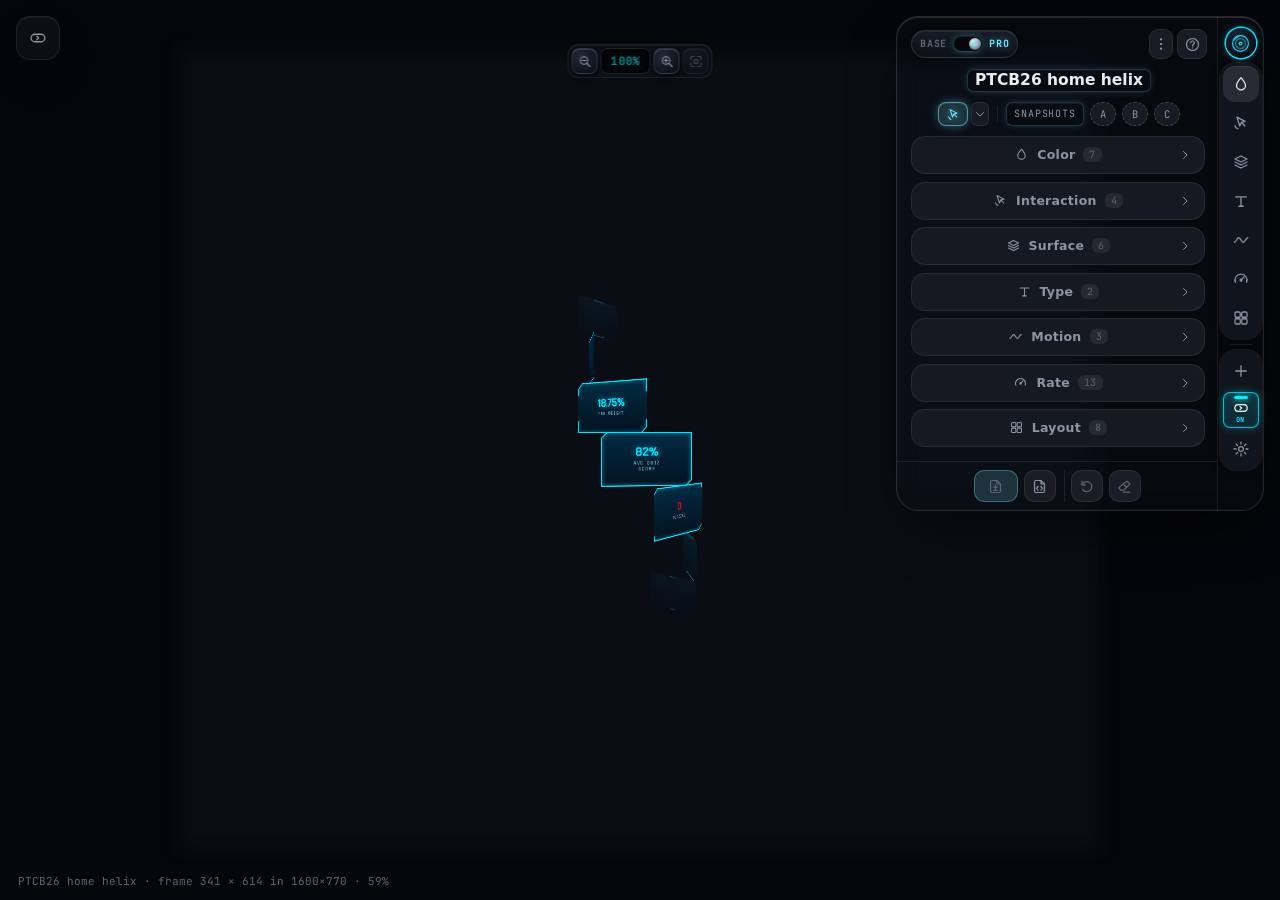
==== commit d090c4a0: "feat(lab): three-tier Free/Mid/Pro split (DEV_FORCE_TIER=pro for dev), dock/sandbox/header revisions" ====
--- a/index.html
+++ b/index.html
@@ -66,7 +66,7 @@
       <div class="card-main">
         <header class="card-head" id="cardHead">
           <div class="head-row">
-            <div class="head-name"><span class="head-kicker">Component</span><button class="cmp-pick" id="cmpName" type="button" aria-haspopup="listbox" aria-expanded="false" title="Switch component"></button></div>
+            <div class="head-name"><button class="cmp-pick" id="cmpName" type="button" aria-haspopup="listbox" aria-expanded="false" title="Switch component"></button></div>
             <div class="mode-sw" id="modeSeg"></div>
             <button class="icon-btn more-dots is-hidden" id="moreBtn" type="button" aria-label="Section options" aria-haspopup="menu" aria-expanded="false" aria-controls="accPop" title="Sections: collapse + motion"></button>
             <button class="icon-btn help-btn" id="helpBtn" type="button" aria-label="Help: dock, pass and shortcuts" aria-haspopup="dialog" aria-expanded="false" aria-controls="helpPop"></button>
@@ -80,6 +80,8 @@
             <span class="page-meta" id="pageMeta"></span>
           </div>
           <div class="quick-row" id="quickRow" hidden></div>
+          <!-- Pro home: quick hover key + arrow | SNAPSHOTS A B C (fixed header row; only the cards below scroll) -->
+          <div class="snap-row" id="snapRow" hidden></div>
         </header>
         <div class="pages" id="pages"></div>
         <footer class="card-foot" id="cardFoot">
@@ -115,6 +117,7 @@
   <script src="lab/scan.js"></script>
   <script src="lab/avatar.js"></script>
   <script src="lab/controls.js"></script>
+  <script src="lab/manifest.js"></script>
   <script src="lab/export.js"></script>
   <script src="lab/icons.js"></script>
   <script src="lab/lab.js"></script>
--- a/lab/lab.css
+++ b/lab/lab.css
@@ -11,7 +11,7 @@
   /* sandbox screen + margin (Settings > Viewport > Margin tone sets data-margin on <html>) */
   --screen-bg: #0a0d13;               /* the screen: one solid colour (the lab's existing stage tone), no dots / grid */
   --margin-bg: #050609;               /* the margin the toolbar / dock / badge live in: a flat, darker tone */
-  --screen-edge: rgba(255, 255, 255, 0.07);   /* faint hairline where screen meets margin */
+  --screen-fade: 28px;                /* the screen's edge: the screen colour (and zoomed content) fades into the margin over this width; no line */
   --screen-radius: 8px;
   /* expanded dock glass (Settings > Dock > Dock glass sets data-glass on <html>) */
   --glass-opacity: 0.3;               /* Frosted default; Clear 0.12, Solid 0.9 (dock.css) */
@@ -3617,6 +3617,14 @@
     grid-template-columns: minmax(0, 1fr) minmax(0, 1fr);
   }
 
+  /* Mid audit fix (c): a lone deck control (Spacing & Radius: Corner radius; Size: Card width) sits in one
+     centred tile the width of a 3-column deck slot instead of hugging the left edge */
+  .mini-body.is-deck.is-single,
+  .mini-deck-faders.is-single {
+    grid-template-columns: minmax(0, 0.34fr);
+    justify-content: center;
+  }
+
   /* Inline Compact Select (e.g. Card Count in Size Deck) */
   .ctl.ctl-select-inline {
     gap: 0;
@@ -4364,15 +4372,23 @@
   cursor: grabbing !important;
 }
 
-/* ---------- sandbox screen: the card (#stageFit, one box) is the locked screen: an opaque, single-colour
-   work area (--screen-bg) on a flat darker margin (--margin-bg). Only its contents zoom (lab.js Zoom),
-   clipped at the card edge. No bezel, frame lines, dots or grid. ---------- */
+/* ---------- sandbox screen: the card (#stageFit, one box; lab.js screenBox) is the screen: an opaque,
+   single-colour work area (--screen-bg) on a flat darker margin (--margin-bg). Only its contents zoom
+   (lab.js Zoom), clipped at the card. No bezel, frame lines, border, dots or grid: the edge is a soft
+   fade-out (--screen-fade) where the screen colour, and anything zoomed up to the edge, melts into the
+   margin. The mask is paint only: the box size / position and the hit-testing maths never change. ---------- */
 .stage-fit {
   overflow: hidden;
   border-radius: var(--screen-radius);
   background: var(--screen-bg);
-  /* hairline drawn inside the box (inset shadow): paint only, the box size / position never change */
-  box-shadow: inset 0 0 0 1px var(--screen-edge);
+  -webkit-mask-image:
+    linear-gradient(90deg, transparent 0, #000 var(--screen-fade), #000 calc(100% - var(--screen-fade)), transparent 100%),
+    linear-gradient(180deg, transparent 0, #000 var(--screen-fade), #000 calc(100% - var(--screen-fade)), transparent 100%);
+  -webkit-mask-composite: source-in;
+  mask-image:
+    linear-gradient(90deg, transparent 0, #000 var(--screen-fade), #000 calc(100% - var(--screen-fade)), transparent 100%),
+    linear-gradient(180deg, transparent 0, #000 var(--screen-fade), #000 calc(100% - var(--screen-fade)), transparent 100%);
+  mask-composite: intersect;
 }
 
 /* the screen carries no markings: the old dotted viewport frame + its "1600 x 770 viewport" tag are gone
@@ -4384,4 +4400,4 @@
 
 /* margin tones (ui.marginTone): dark = default */
 :root[data-margin="deep"] { --margin-bg: #010102; }
-:root[data-margin="light"] { --margin-bg: #161b24; --screen-edge: rgba(255, 255, 255, 0.05); }
+:root[data-margin="light"] { --margin-bg: #161b24; }
--- a/lab/pass.css
+++ b/lab/pass.css
@@ -1,16 +1,19 @@
 /* Component Lab profile pass: the closed dock (stage 1) is a VIP / all-access lanyard pass, the part
-   that hangs from a DJ's lanyard: clip + slot punch at the top, access band, photo window, name and
-   role lines, barcode. Portrait (taller than wide), sized for the top-right corner the round button
-   used: 54 x 84 at 16px from the edges, so it clears the stage toolbar (top left) at 1366x768 and 1600x770.
-   --trig-w / --trig-h / --trig-r size the closed dock; lab.js reads them for the stage morph.
+   that hangs from a DJ's lanyard. Stage 1 shows the SAME card as Settings > Profile pass (.pass-full,
+   176 x 252) drawn at --pass-zoom (0.8 = 80%: 141 x 202 on screen), pinned top right 16px from the
+   edges with its top edge above the screen's top edge; the screen's side margins are sized from
+   --trig-w (lab.js screenBox) so the badge fits in the margin beside the screen.
+   --trig-w / --trig-h / --trig-r size the closed dock (zoomed card + the dock's 1px border);
+   lab.js reads them for the stage morph and the screen margins.
    Restyle hooks (e.g. a future Pioneer XDJ-XZ skin): --pass-accent, --pass-display, --pass-face,
-   --pass-clip, --pass-strap, --strap-w; every part has its own pm-* class. */
+   --pass-clip, --pass-strap, --strap-w, --pass-zoom; every part has its own pm-* / pf-* class. */
 :root {
-  --trig-w: 54px; --trig-h: 84px; --trig-r: 9px;
+  --pass-zoom: 0.8;
+  --trig-w: 143px; --trig-h: 204px; --trig-r: 14px;   /* 176 x 252 x 0.8 + 2px border */
   --pass-face: #090c12;
   --pass-clip: linear-gradient(180deg, #d9dee6, #8a929e 55%, #5d646e);
   --pass-strap: var(--pass-accent);
-  --strap-w: 12px;
+  --strap-w: 18px;
   --pass-accent: #00e5ff;
   --pass-display: 'Chakra Petch', var(--ui, system-ui), sans-serif;
 }
@@ -25,7 +28,12 @@
 .dock[data-state="closed"]:hover { border-color: color-mix(in srgb, var(--pass-accent) 75%, transparent); }
 .dock > .dock-trigger { width: calc(var(--trig-w) - 2px); height: calc(var(--trig-h) - 2px); border-radius: calc(var(--trig-r) - 1px); padding: 0; overflow: hidden; background: transparent; }
 .dock > .dock-trigger:hover { background: transparent; }
-.dock-trigger:active .pass-mini { transform: scale(0.96); }
+.dock-trigger:active .pass-mini, .dock-trigger:active .pass-badge { transform: scale(0.97); }
+/* the stage-1 badge: the Settings card at --pass-zoom (zoom re-lays it out, so text and lines stay crisp) */
+.dock-trigger .pass-badge { zoom: var(--pass-zoom); flex: none; width: 176px; height: 252px; border-radius: 16px; box-shadow: none;
+  transition: transform 0.35s var(--spring, cubic-bezier(0.34, 1.4, 0.64, 1)); }
+.dock-trigger:hover .pass-badge { transform: translateY(1px); }
+.dock-trigger:hover .pass-badge .pm-sheen { opacity: 1; }
 .dock-trigger:focus-visible { outline-offset: 3px; }
 
 /* ---------- lanyard strap: from the screen edge down to the clip (top anchors only, closed only) ---------- */
@@ -38,7 +46,7 @@
   box-shadow: 0 0 10px -3px var(--pass-strap);
 }
 
-/* ---------- mini lanyard pass (54 x 84) ---------- */
+/* ---------- mini lanyard pass (the morph's travel ghost) ---------- */
 .pass-mini, .pass-full { --pa: var(--pass-accent); }
 .pass-mini {
   position: relative; display: flex; flex-direction: column; align-items: center; width: 100%; height: 100%;
@@ -117,8 +125,8 @@
 
 @media (prefers-reduced-motion: reduce) {
   .pm-led, .pm-sheen::after, .pf-holo { animation: none; }
-  .pass-mini { transition-duration: 0.01ms; }
+  .pass-mini, .pass-badge { transition-duration: 0.01ms; }
 }
 /* a flick / drag of the pass: tilt a little like a badge swinging on its strap */
-.dock-trigger.is-flicking .pass-mini { transform: rotate(-3deg); }
+.dock-trigger.is-flicking .pass-mini, .dock-trigger.is-flicking .pass-badge { transform: rotate(-3deg); }
 html.no-motion .pm-led, html.no-motion .pm-sheen::after, html.no-motion .pf-holo { animation: none; }
--- a/lab/dock.css
+++ b/lab/dock.css
@@ -136,7 +136,7 @@
   --chip-edge: rgba(110, 231, 255, 0.2);
   --chip-glow: 0 0 10px -2px rgba(110, 231, 255, 0.28), inset 0 1px 0 rgba(255, 255, 255, 0.05);
 }
-.dock .card :is(.head-kicker, .cmp-pick, .page-title, .page-meta, .snap-bar .snap-tag),
+.dock .card :is(.cmp-pick, .page-title, .page-meta, .snap-bar .snap-tag),
 .dock .card .page-inner > .presets > .ctl-label.sub,
 .dock .card .page-inner > .ctl > .ctl-head > :is(.ctl-label, .ctl-val:not(:empty)) {
   background: var(--chip-bg);
@@ -147,7 +147,6 @@
   width: fit-content;
   max-width: 100%;
 }
-.dock .card .head-kicker { align-self: flex-start; font-size: 9.5px; margin-bottom: 3px; color: var(--lab-muted); }
 .dock .card .cmp-pick { padding: 2px 8px; }
 .dock .card .cmp-pick:hover { padding-left: 8px; background: color-mix(in srgb, #6ee7ff 8%, rgb(9, 12, 18)); border-color: rgba(110, 231, 255, 0.4); }
 .dock .card .page-meta { margin-left: auto; }
@@ -173,15 +172,34 @@
   box-shadow: 0 0 0 3px var(--card-solid), 0 0 0 4px rgba(255, 255, 255, 0.07), 0 0 12px 2px rgba(0, 0, 0, 0.35);
 }
 
-/* ---------- Pro home header: no 'All controls' / count row; the component title is a centred block ABOVE the
-   quick (Hover) pill. The tools row (mode switch left, ... ? x right) stays on top. ---------- */
-.dock[data-pro="true"] .card-head .head-row { flex-wrap: wrap; row-gap: 8px; }
-.dock[data-pro="true"] .card-head .mode-sw { order: -1; margin-right: auto; }
-.dock[data-pro="true"] .card-head .head-name { order: 10; flex: 1 0 100%; margin: 0; align-items: center; text-align: center; }
-.dock[data-pro="true"] .card .head-kicker { align-self: center; }
-.dock[data-pro="true"] .card .cmp-pick { text-align: center; }
-.dock[data-pro="true"] .card-head.is-pro-home .crumb-row { display: none; }
-.dock[data-pro="true"] .card-head.is-pro-home .quick-row { margin-top: 10px; }
+/* ---------- Card header (t584u, Basic + Pro): a FIXED region (never scrolls). Row 1 = Basic/Pro switch left,
+   ... ? (and the X only when hover-to-expand is off) right. Row 2 = the working component name, centred, with even
+   space above and below (no 'Component' kicker). Row 3 = quick hover key + arrow (Basic) or key + arrow | SNAPSHOTS
+   A B C (Pro). The controls home has no page title / count row. Only the cards below (.page) scroll, so the
+   scrollbar starts at the top of the first card. ---------- */
+.dock .card-head { padding-bottom: 10px; }
+.dock .card-head .head-row { flex-wrap: wrap; row-gap: 0; }
+.dock .card-head .mode-sw { order: -1; margin-right: auto; }
+.dock .card-head .head-name { order: 10; flex: 1 0 100%; margin: 0; padding: 10px 0; align-items: center; text-align: center; }
+.dock .card-head .cmp-pick { text-align: center; font-size: 15.5px; line-height: 1.25; padding: 3px 12px; }
+.dock .card-head .cmp-pick:hover { padding-left: 12px; }
+.dock .card-head .close-btn.is-hidden { display: none; }
+.dock .card-head.is-home .crumb-row { display: none; }
+.dock .card-head.is-home .quick-row,
+.dock .card-head .snap-row { margin-top: 0; }
+.dock .card-head .snap-row[hidden] { display: none; }
+.dock .card-head .snap-row .snap-bar { padding: 0 4px; }
+/* Pro home: the quick key lives in the SNAPSHOTS row, so the head copy is hidden there */
+/* (Pro and Mid: the row exists whenever the tier has snapshots) */
+.dock .card-head.is-pro-home .quick-row { display: none; }
+/* the scroll area starts flush with the first card (scrollbar top = first card top) */
+.dock .card .page-inner.is-acc { padding-top: 0; }
+/* Basic: the same section cards as Pro, always open (static header: no chevron, no toggle), titles centred */
+.basic-list { display: flex; flex-direction: column; gap: 8px; }
+.dock .card .bsec-head { cursor: default; color: var(--lab-fg); padding: 9px 14px; }
+.dock .card .bsec-head:hover { background: none; }
+.dock .card .bsec .acc-inner { align-items: stretch; }
+.dock .card .bsec .mini-head { justify-content: center; text-align: center; }
 
 /* ---------- Basic / Pro: one Beat-FX style pill switch (lab.js buildModeSw). Knob slides left = Basic, right = Pro;
    the LED glows accent on Pro. ---------- */
@@ -213,3 +231,83 @@
 .mode-sw[data-value="pro"] .msw-led { background: var(--lab-accent); box-shadow: 0 0 6px var(--lab-accent); }
 .mode-sw[data-value="pro"] .msw-track { box-shadow: inset 0 1px 3px rgba(0, 0, 0, 0.9), inset 0 0 0 1px rgba(110, 231, 255, 0.35), 0 0 8px -2px rgba(110, 231, 255, 0.5); }
 @media (prefers-reduced-motion: reduce) { .msw-knob { transition: none; } }
+
+/* ---------- Tiers (lab.js TIER / CAPS): Base and Mid show a tier pill (same 28px pill as the switch) + a glowing
+   UPGRADE button (placeholder: Lab.upgrade toast until UPGRADE_URL is set). Pro keeps the switch above. ---------- */
+.mode-sw.tier-sw { align-items: center; gap: 6px; }
+.tier-pill {
+  display: inline-flex; align-items: center; height: 28px; padding: 0 11px; border-radius: 999px;
+  border: 1px solid rgba(255, 255, 255, 0.12); background: linear-gradient(180deg, #161b25, #0c1017);
+  box-shadow: inset 0 1px 0 rgba(255, 255, 255, 0.06), 0 2px 8px -2px rgba(0, 0, 0, 0.6);
+  color: var(--lab-fg); font: 600 9.5px/1 var(--mono); letter-spacing: 0.08em; text-transform: uppercase; cursor: default;
+}
+.tier-up {
+  display: inline-flex; align-items: center; gap: 4px; height: 28px; padding: 0 10px 0 8px; border-radius: 999px;
+  border: 1px solid rgba(110, 231, 255, 0.55); background: linear-gradient(180deg, rgba(110, 231, 255, 0.16), rgba(110, 231, 255, 0.05));
+  color: var(--lab-accent); font: 700 9.5px/1 var(--mono); letter-spacing: 0.08em; text-transform: uppercase; cursor: pointer;
+  text-shadow: 0 0 8px rgba(110, 231, 255, 0.6);
+  box-shadow: 0 0 10px -2px rgba(110, 231, 255, 0.55), inset 0 0 6px rgba(110, 231, 255, 0.12);
+  animation: tier-glow 2.6s ease-in-out infinite;
+  transition: border-color 0.2s, background 0.2s;
+}
+.tier-up svg { width: 12px; height: 12px; }
+.tier-up:hover { border-color: var(--lab-accent); background: linear-gradient(180deg, rgba(110, 231, 255, 0.26), rgba(110, 231, 255, 0.08)); }
+.tier-up:focus-visible { outline: 2px solid var(--lab-accent); outline-offset: 2px; }
+@keyframes tier-glow {
+  0%, 100% { box-shadow: 0 0 8px -3px rgba(110, 231, 255, 0.45), inset 0 0 6px rgba(110, 231, 255, 0.1); }
+  50% { box-shadow: 0 0 16px -1px rgba(110, 231, 255, 0.8), inset 0 0 8px rgba(110, 231, 255, 0.2); }
+}
+@media (prefers-reduced-motion: reduce) { .tier-up { animation: none; } }
+html.no-motion .tier-up { animation: none; }
+/* footer buttons a tier does not have (lab.js syncFootTools) */
+.foot-btn.is-tier-off, .dock .is-tier-off { display: none !important; }
+/* Base: the card is locked open (no avatar fold, slim rail or badge) and there is no stage toolbar */
+html[data-tier="free"] #stageBar,
+html[data-tier="free"] #tbHint,
+html[data-tier="free"] .dock .rail .rail-avatar { display: none !important; }
+.dock .rail.no-tools .rail-tools,
+.dock .rail.no-tools .rail-sep { display: none; }
+/* Base: one line of 8 swatches per colour */
+.chips.chips-8 { gap: 5px; flex-wrap: nowrap; justify-content: center; }
+.chips.chips-8 .chip { width: 20px; height: 20px; flex: none; }
+/* Mid: Speed as 0.5x / 1x / 2x pads */
+.ctl-rate-pads .seg { margin-top: 4px; }
+
+/* ---------- Quick hover key (t577u): the rail's interaction icon as an on/off key (dim = off, accent glow = on) +
+   a small dropdown arrow that jumps to the Interaction section. Pro home: left of SNAPSHOTS A B C on one centred row
+   (key + arrow | divider | SNAPSHOTS A B C); Basic / other pages: centred under the head. Solid, never glass. ---------- */
+.dock .quick-ctl { display: inline-flex; align-items: center; gap: 3px; flex: none; }
+.dock .quick-key {
+  display: inline-grid; place-items: center; width: 30px; height: 24px; padding: 0; border-radius: 8px;
+  border: 1px solid var(--lab-line); background: color-mix(in srgb, #fff 3%, var(--card-solid));
+  color: var(--lab-dim); cursor: pointer;
+  transition: color 0.2s, border-color 0.2s, background 0.2s, box-shadow 0.2s, transform 0.15s var(--ease-out);
+}
+.dock .quick-key .ico { width: 15px; height: 15px; opacity: 0.55; transition: opacity 0.2s, filter 0.2s; }
+.dock .quick-key:hover { border-color: rgba(110, 231, 255, 0.35); color: var(--lab-muted); }
+.dock .quick-key:hover .ico { opacity: 0.8; }
+.dock .quick-key.is-on {
+  color: var(--lab-accent); border-color: rgba(110, 231, 255, 0.55);
+  background: color-mix(in srgb, #6ee7ff 14%, var(--card-solid));
+  box-shadow: 0 0 12px -2px rgba(110, 231, 255, 0.55), inset 0 1px 0 rgba(255, 255, 255, 0.08);
+}
+.dock .quick-key.is-on .ico { opacity: 1; filter: drop-shadow(0 0 4px rgba(110, 231, 255, 0.7)); }
+.dock .quick-key.is-on:hover { background: color-mix(in srgb, #6ee7ff 20%, var(--card-solid)); }
+.dock .quick-key:active { transform: scale(0.94); }
+.dock .quick-ctl .quick-go {
+  display: inline-grid; place-items: center; width: 18px; height: 24px; padding: 0; border-radius: 6px;
+  border: 1px solid var(--lab-line); background: color-mix(in srgb, #fff 3%, var(--card-solid));
+  color: var(--lab-muted); cursor: pointer; transition: color 0.2s, border-color 0.2s, background 0.2s;
+}
+.dock .quick-ctl .quick-go .ico { width: 14px; height: 14px; transform: rotate(90deg); }
+.dock .quick-ctl .quick-go:hover { color: var(--lab-accent); border-color: rgba(110, 231, 255, 0.4); background: color-mix(in srgb, #6ee7ff 9%, var(--card-solid)); }
+.dock :is(.quick-key, .quick-ctl .quick-go):focus-visible { outline: 2px solid var(--lab-accent); outline-offset: 2px; }
+.dock .quick-row { gap: 0; }
+/* the shared row: even 6px gaps, everything 24px tall and vertically centred, row centred in the card */
+.dock .card .snap-bar { flex-wrap: nowrap; justify-content: center; align-items: center; gap: 6px; padding: 2px 4px 6px; }
+.dock .card .snap-bar .snap-tag { margin-right: 0; line-height: 20px; }
+.dock .card .snap-bar .snap-sep { flex: none; width: 1px; height: 16px; background: var(--lab-line); margin: 0 2px; }
+.dock .card .snap-slot { height: 24px; min-width: 26px; padding: 0 8px; background: color-mix(in srgb, #fff 3%, var(--card-solid)); }
+.dock .card .snap-slot:hover { background: color-mix(in srgb, #fff 8%, var(--card-solid)); }
+.dock .card .snap-slot.is-filled { background: color-mix(in srgb, #6ee7ff 14%, var(--card-solid)); }
+@media (prefers-reduced-motion: reduce) { .dock :is(.quick-key, .quick-ctl .quick-go) { transition-duration: 0.01ms !important; } }
